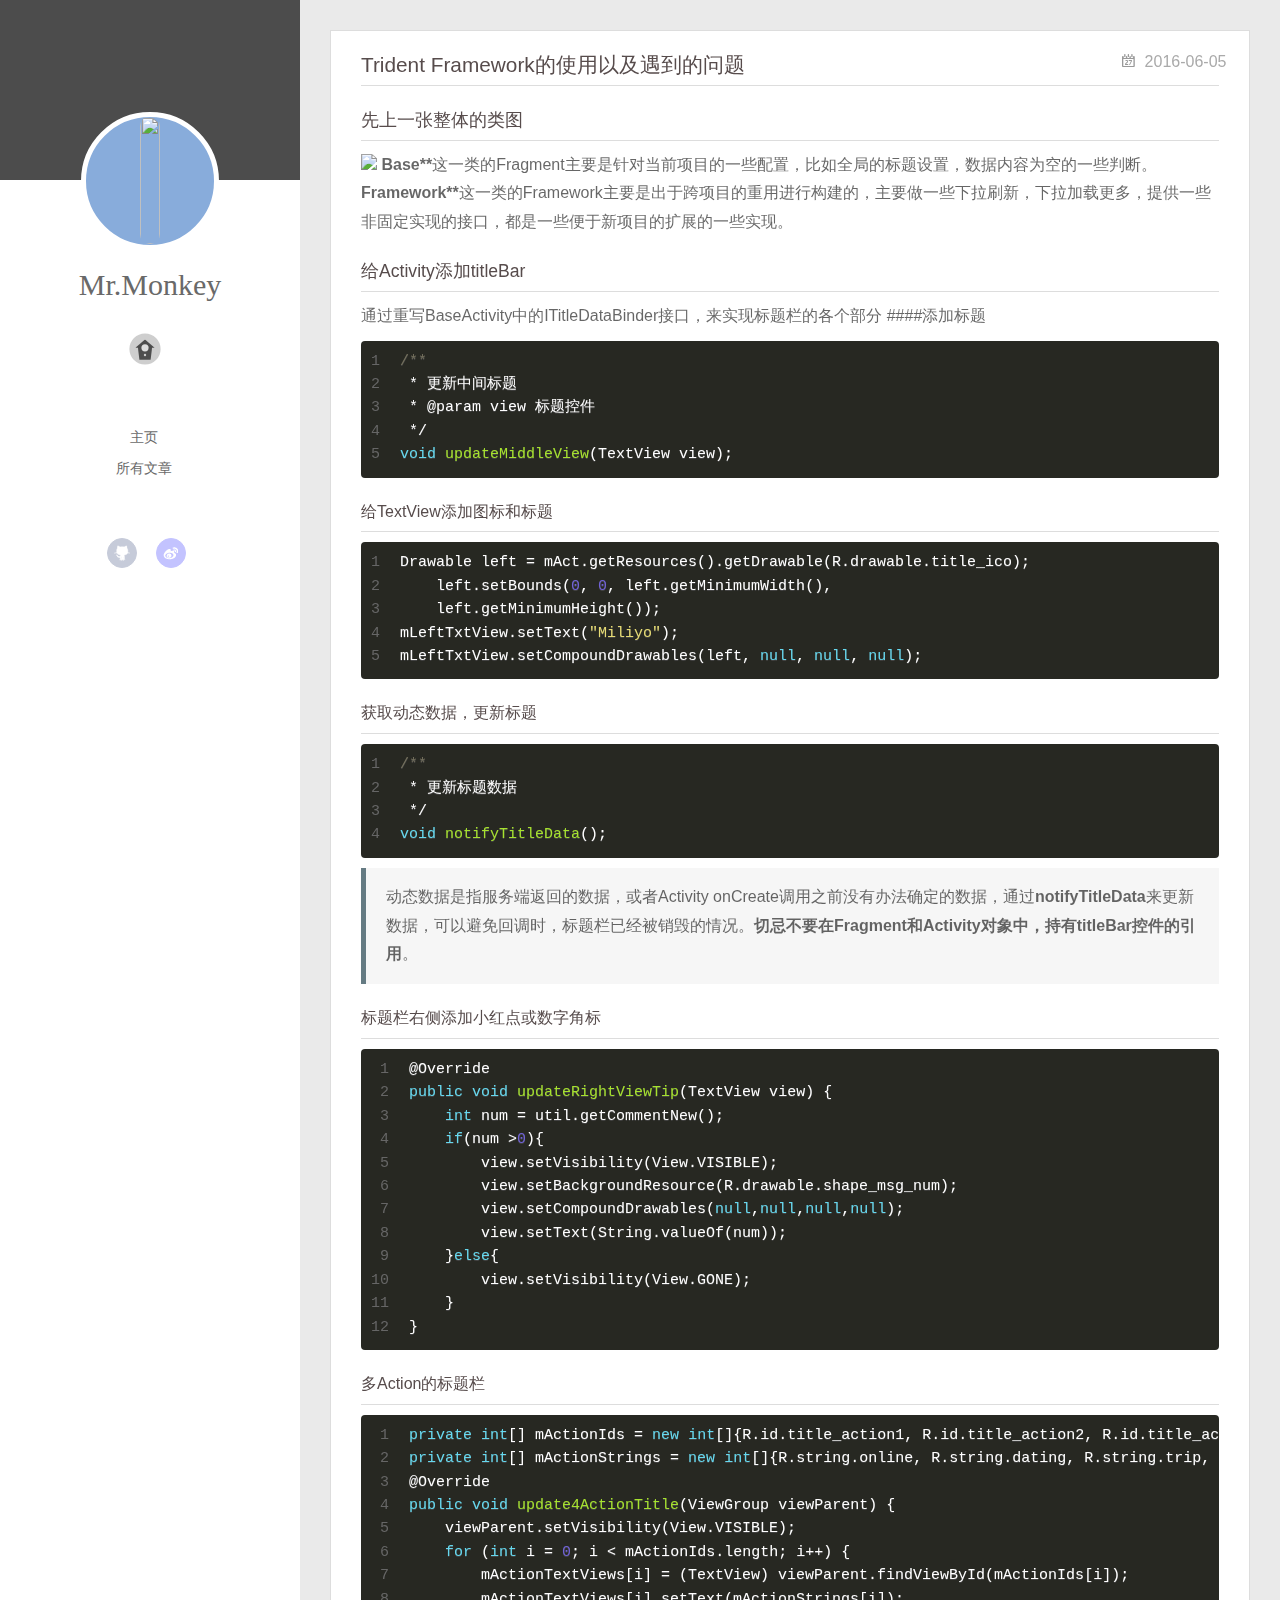
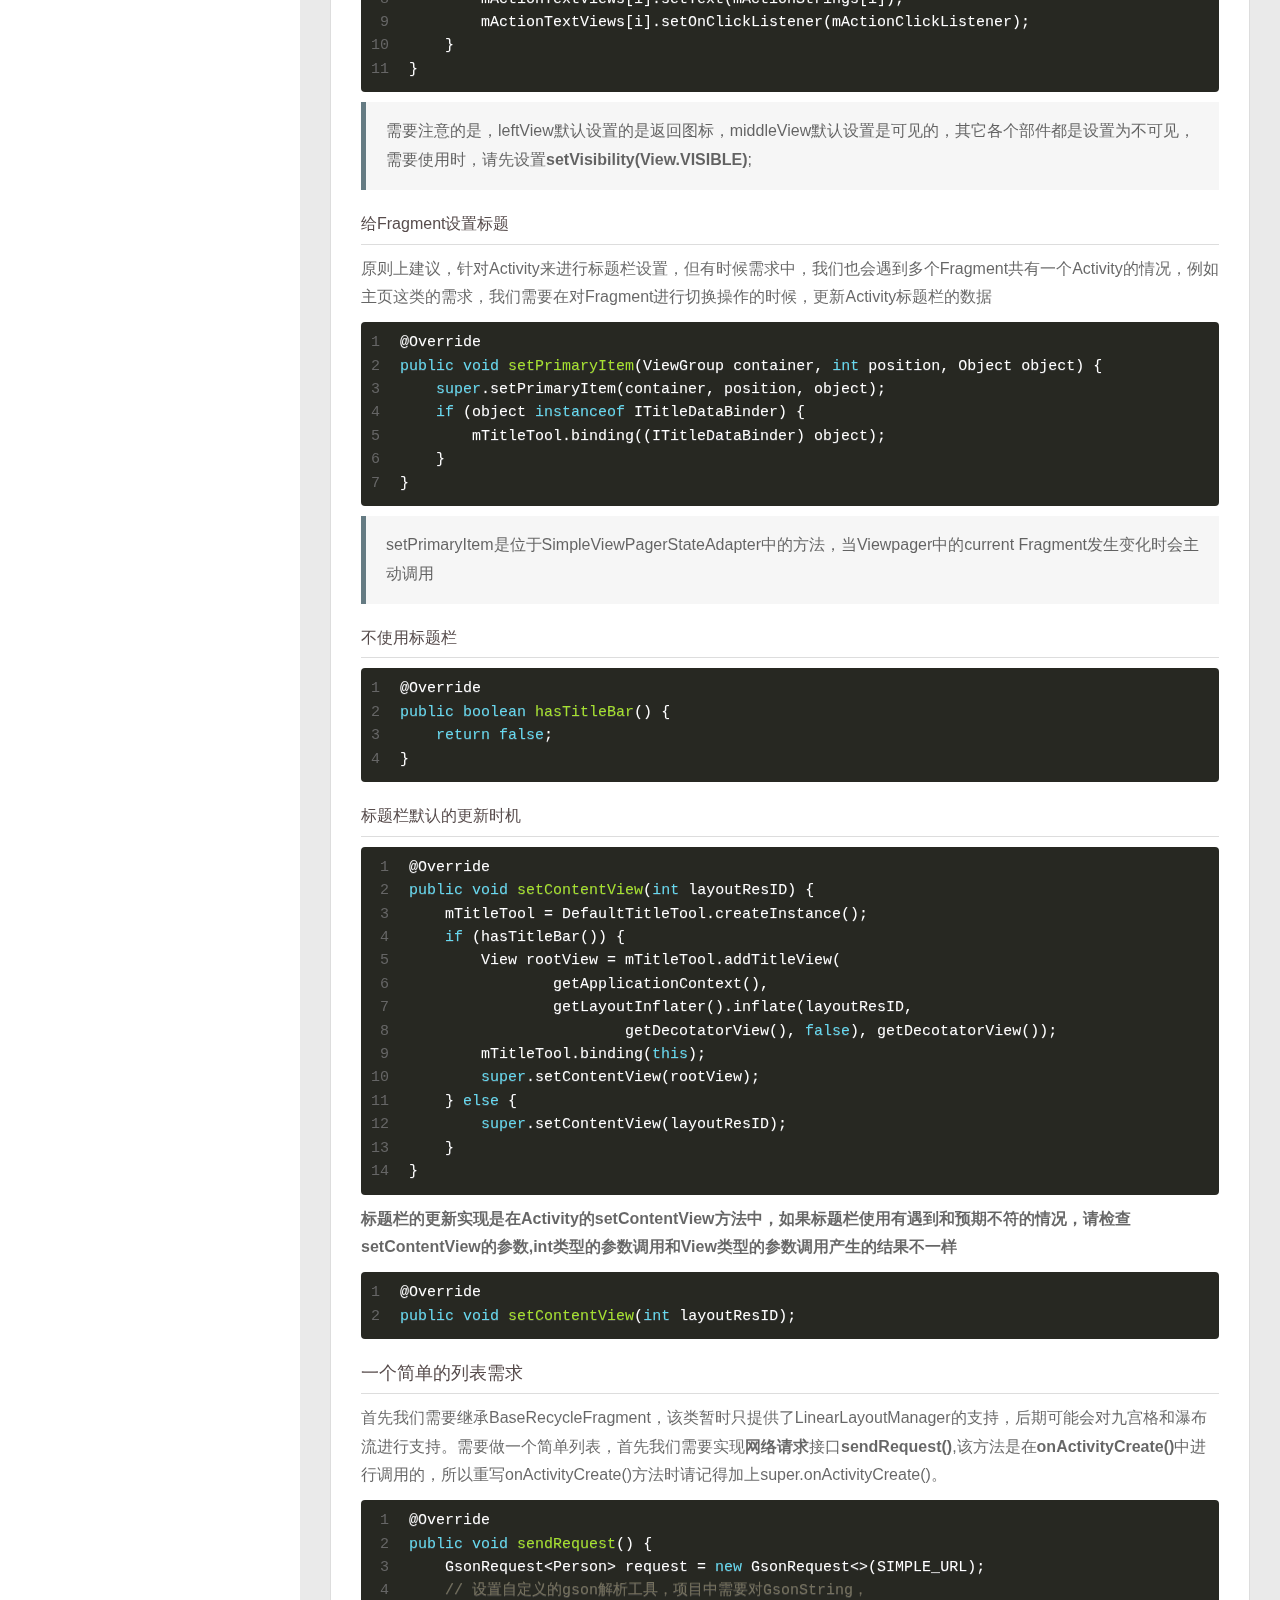
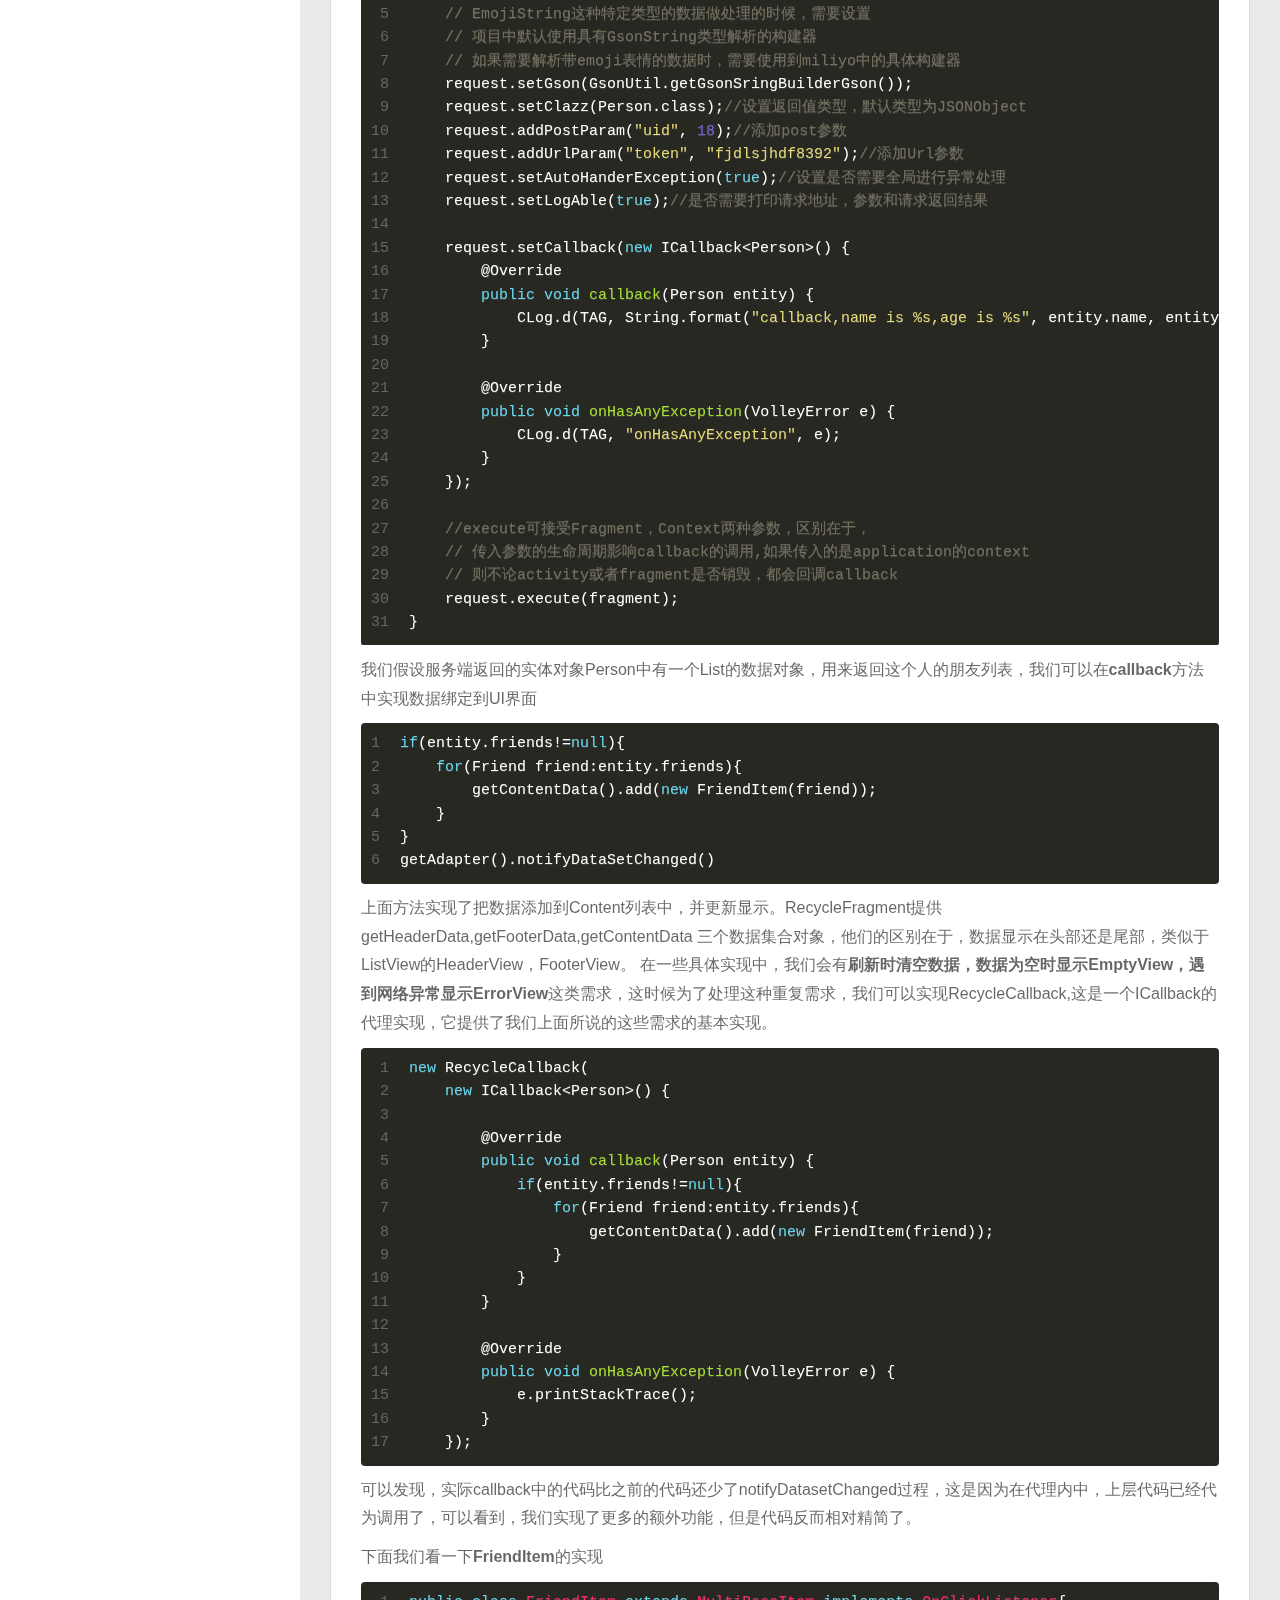
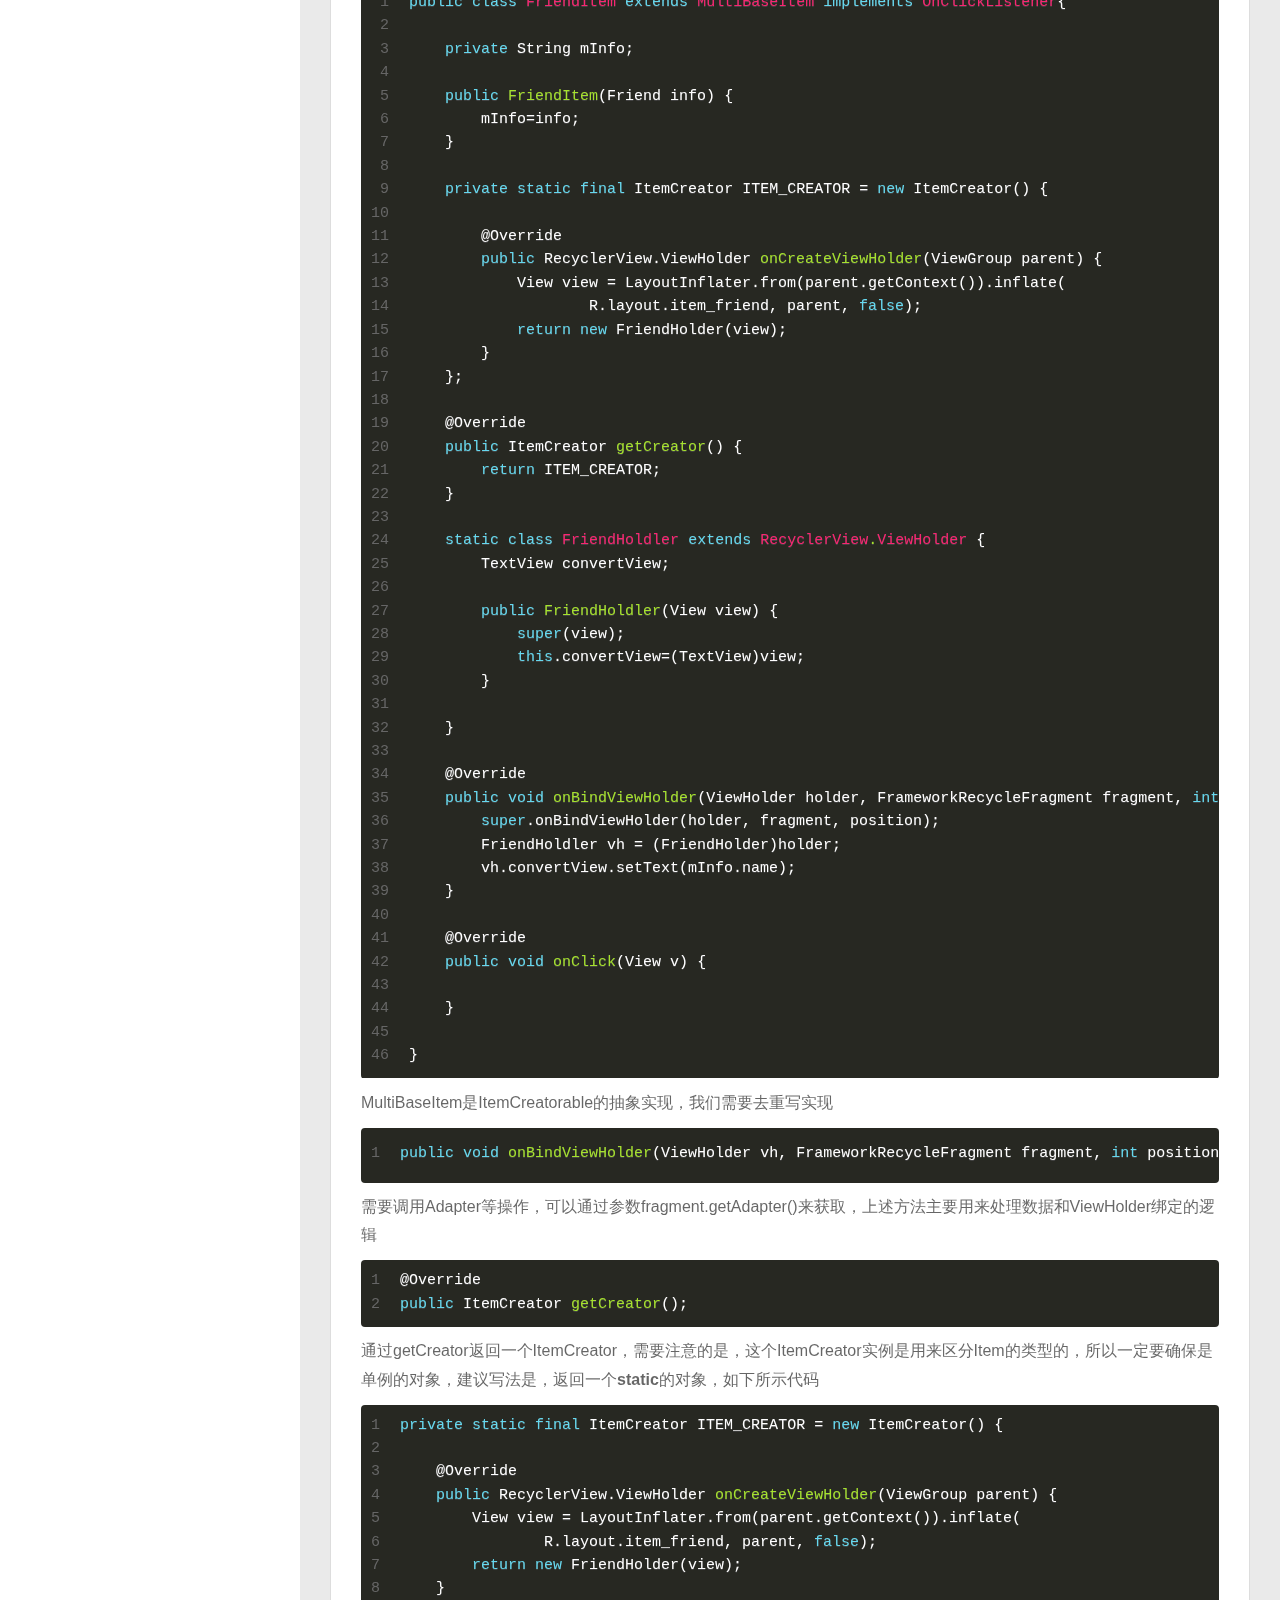
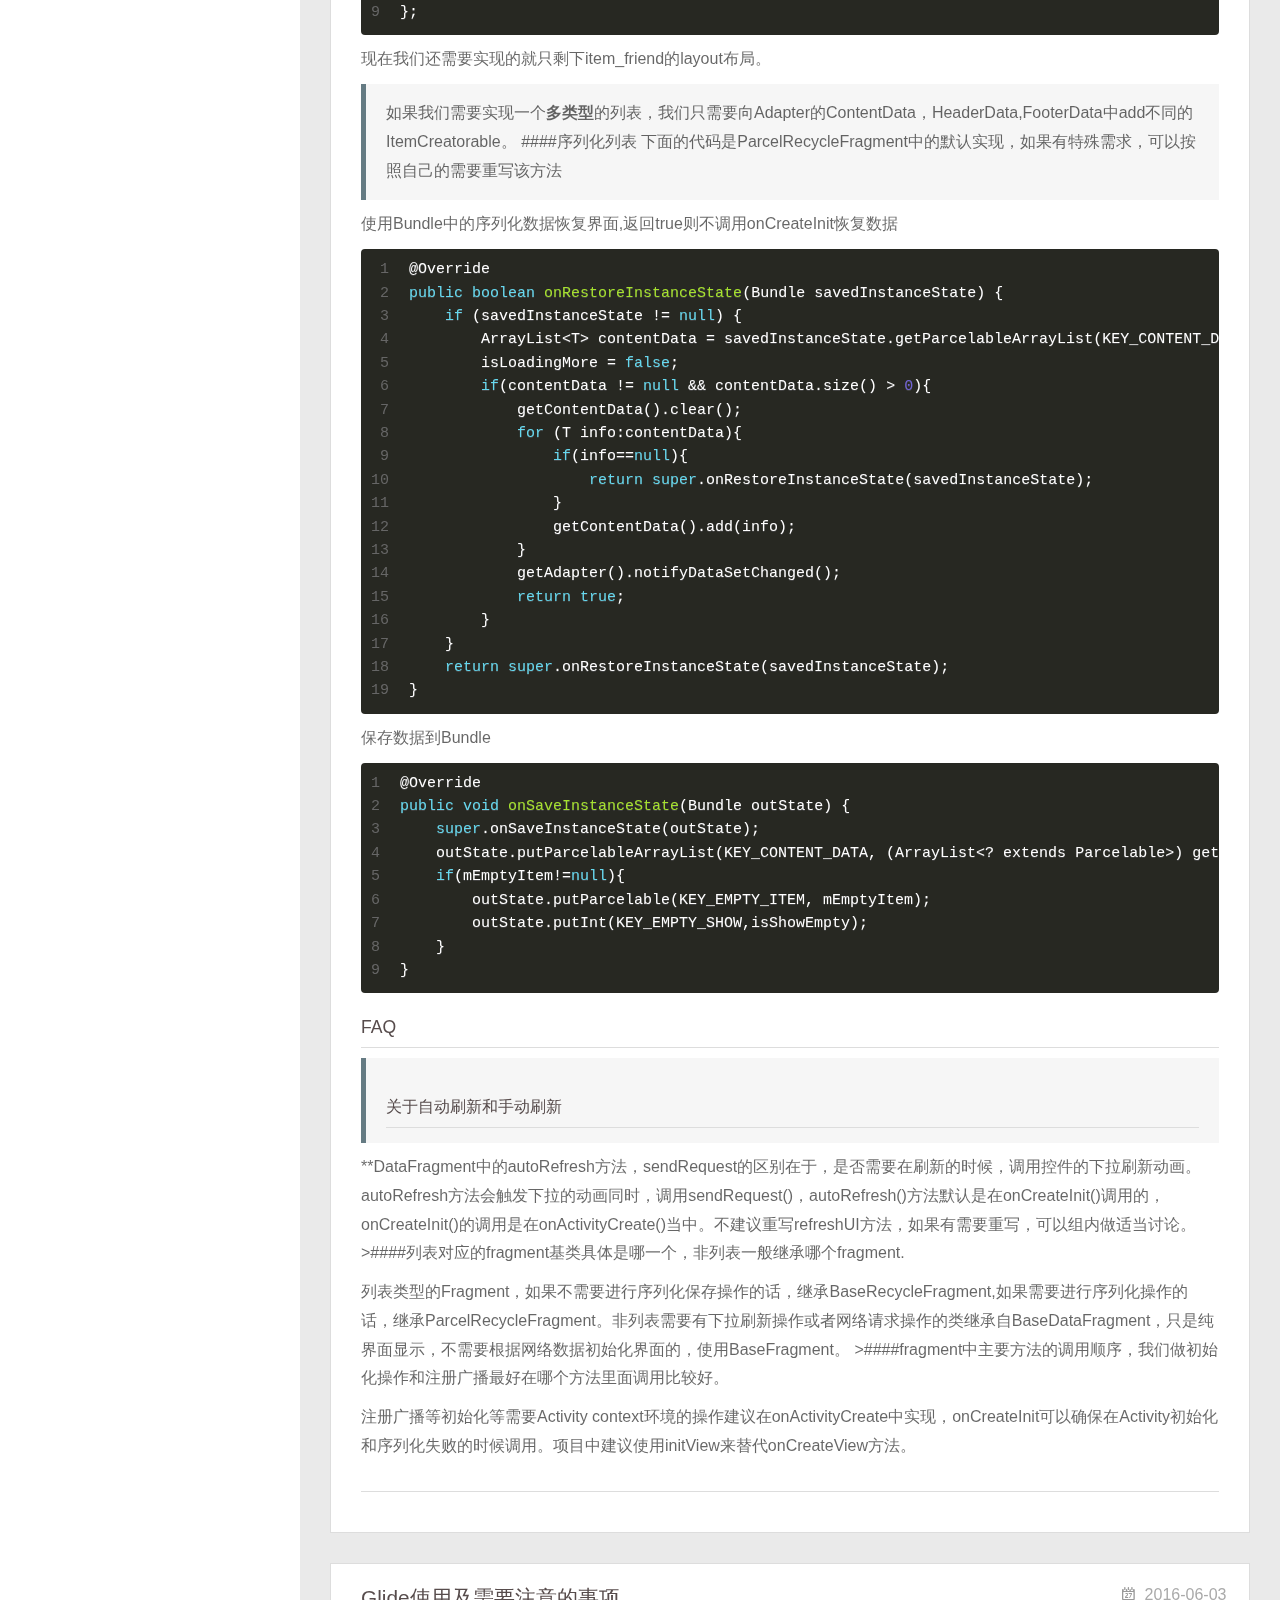
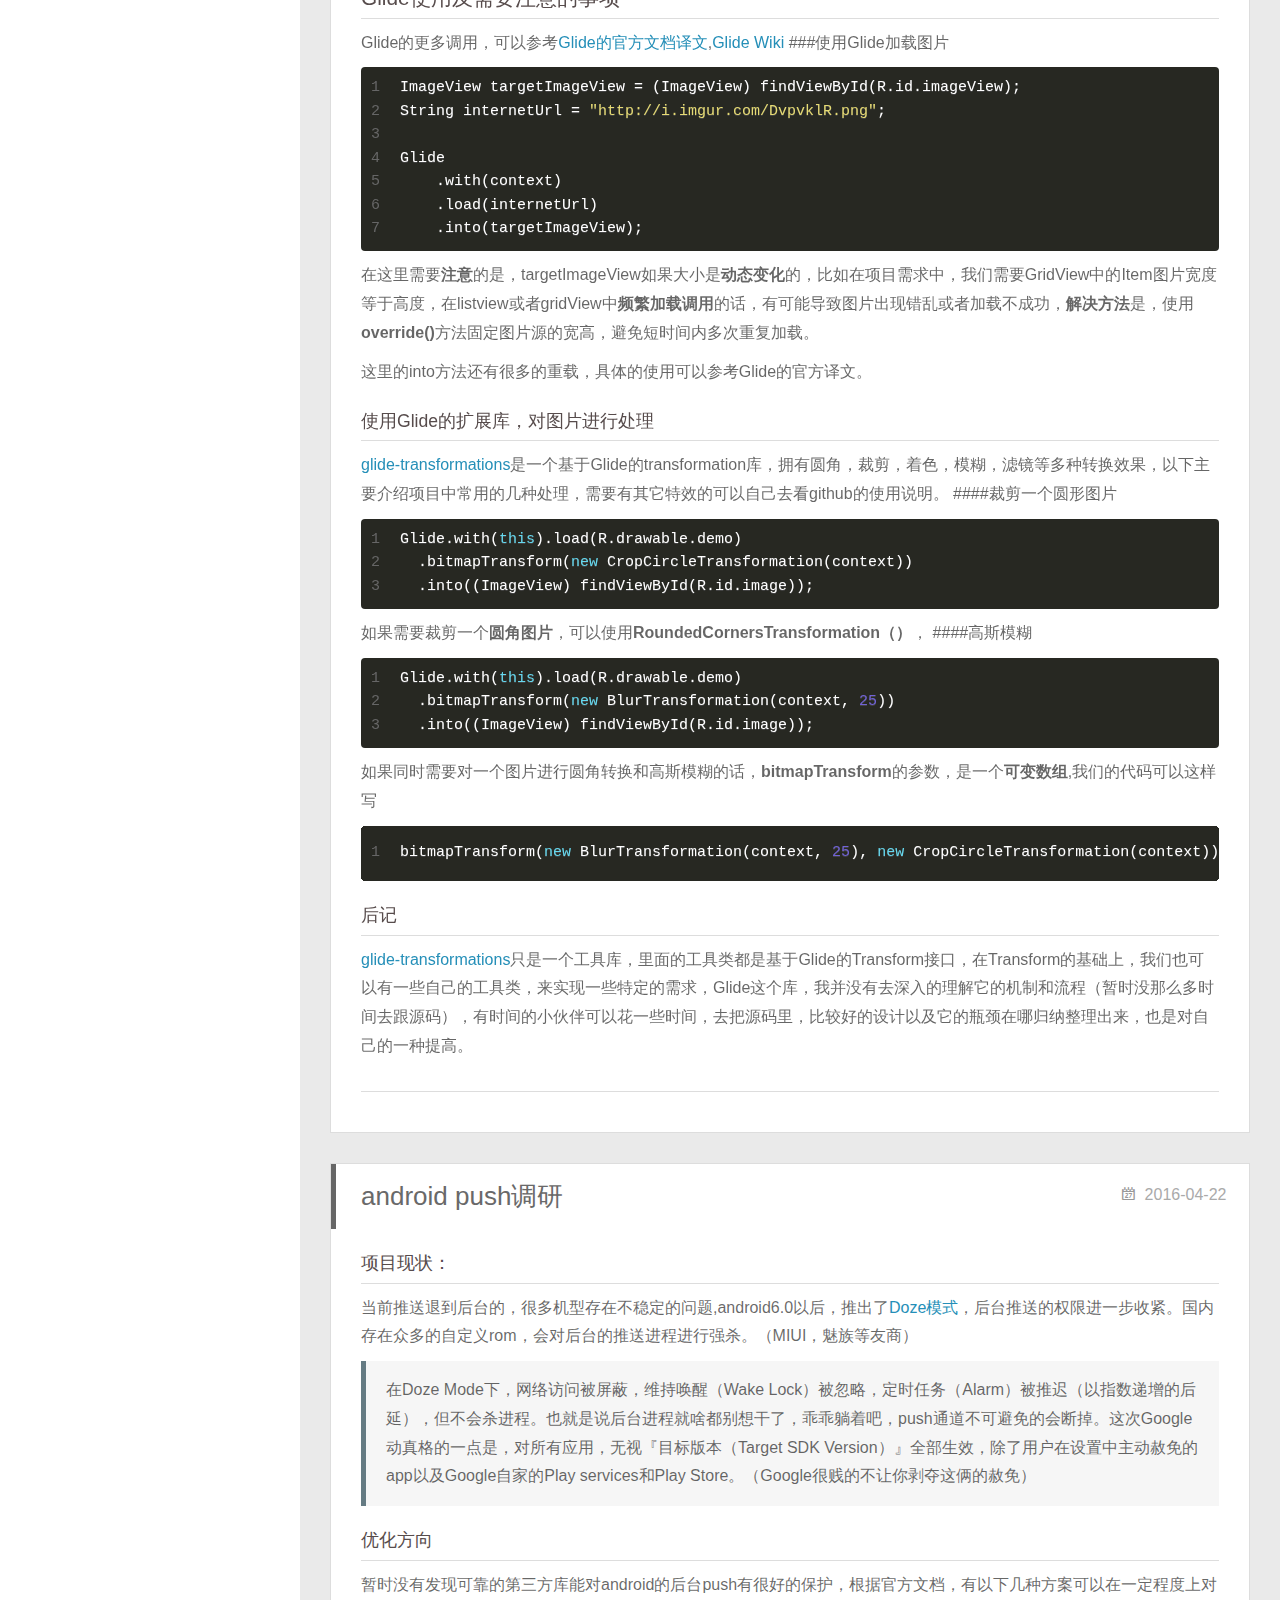
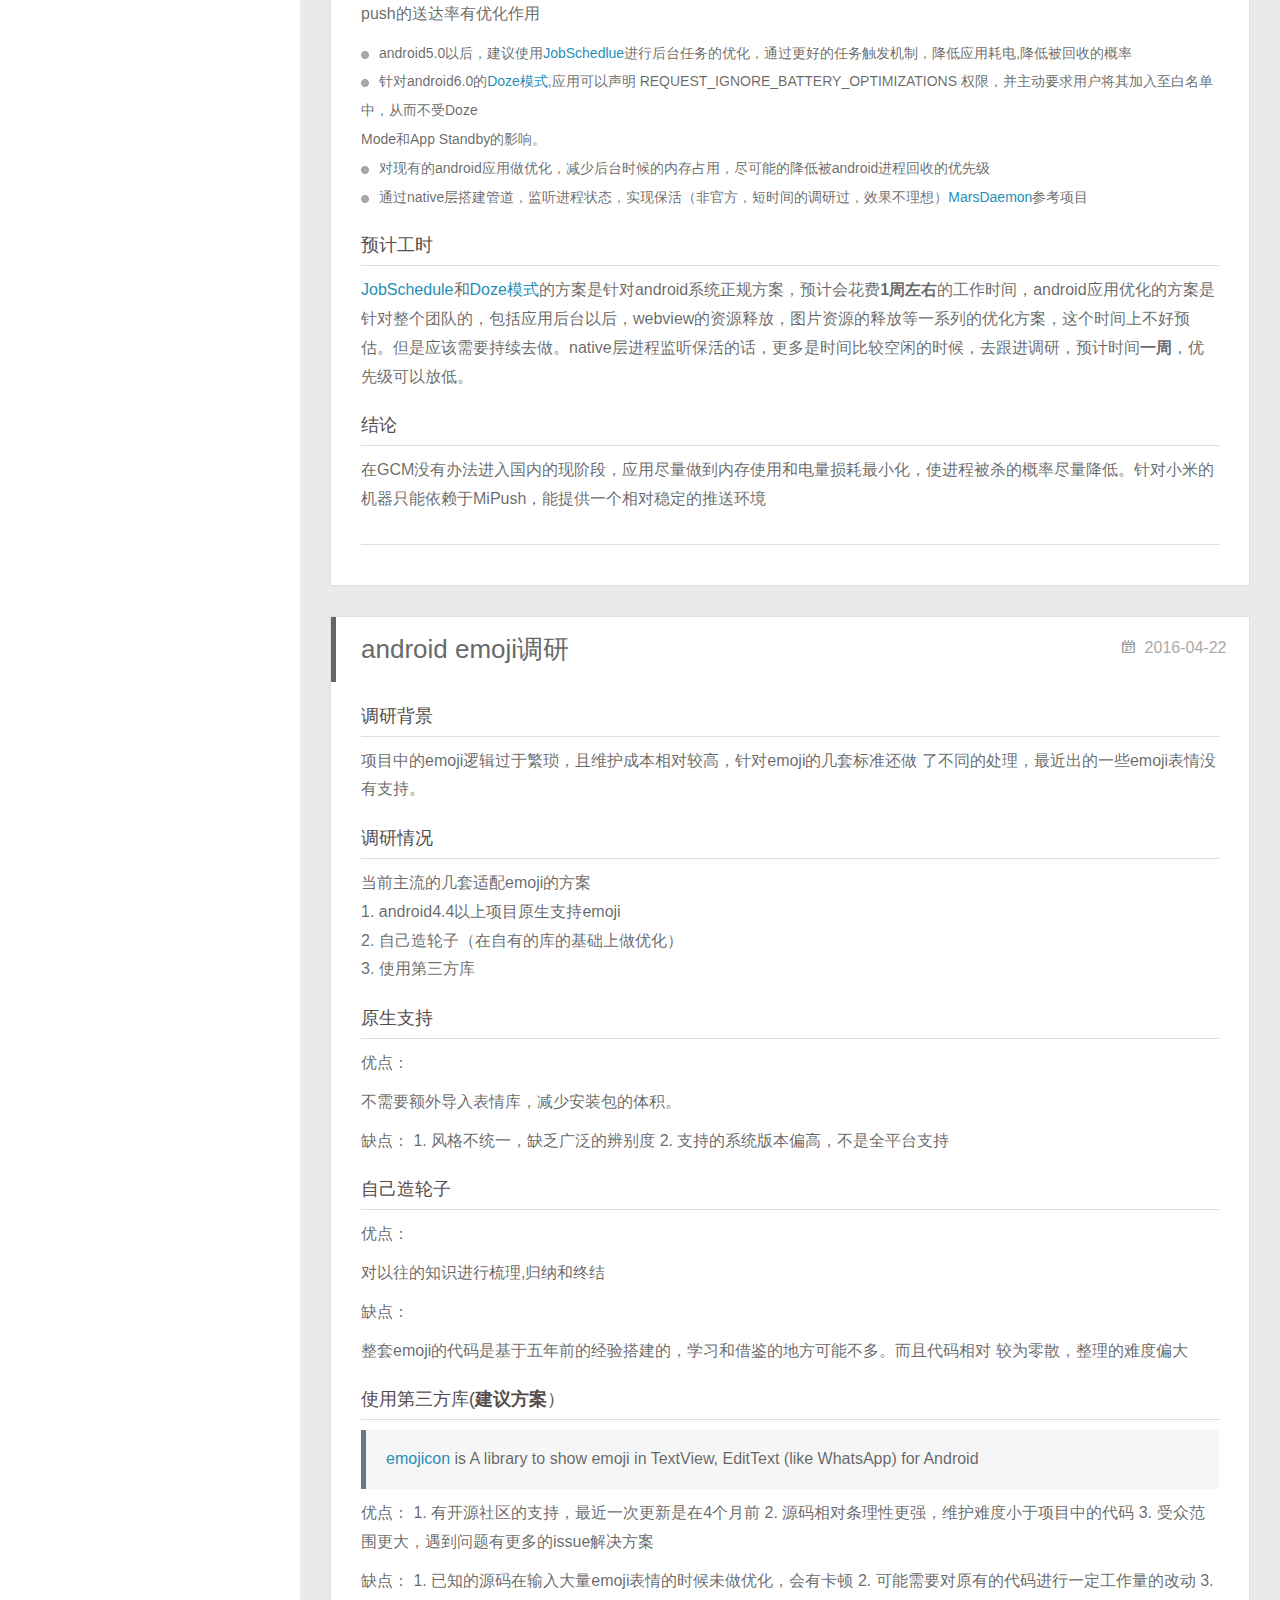
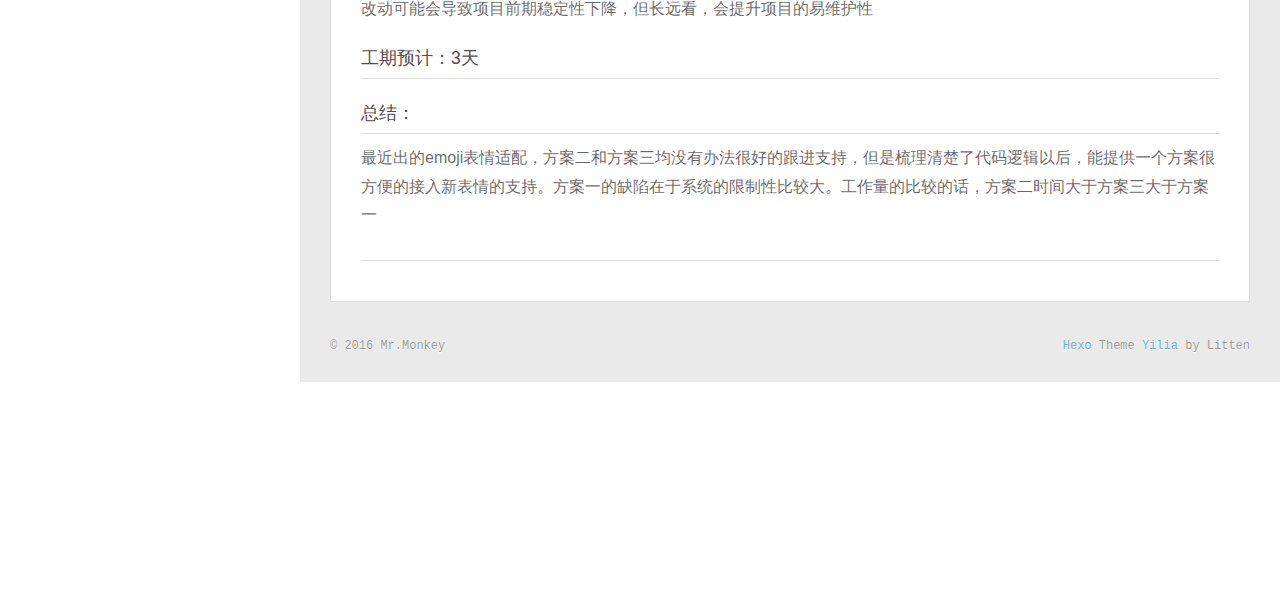
==== index.html @ d8be7259 "add some article" ====
<!DOCTYPE html>
<html>
<head>
  <meta charset="utf-8">
  
  <meta http-equiv="X-UA-Compatible" content="IE=edge" >
  <title>Mr.Monkey&#39;s Pages</title>
  <meta name="viewport" content="width=device-width, initial-scale=1, maximum-scale=1">
  <meta name="description">
<meta property="og:type" content="website">
<meta property="og:title" content="Mr.Monkey's Pages">
<meta property="og:url" content="http://yoursite.com/index.html">
<meta property="og:site_name" content="Mr.Monkey's Pages">
<meta property="og:description">
<meta name="twitter:card" content="summary">
<meta name="twitter:title" content="Mr.Monkey's Pages">
<meta name="twitter:description">
  
    <link rel="alternative" href="/atom.xml" title="Mr.Monkey&#39;s Pages" type="application/atom+xml">
  
  
    <link rel="icon" href="/favicon.png">
  
  <link rel="stylesheet" href="/css/style.css">
</head>

<body>
  <div id="container">
    <div class="left-col">
    <div class="overlay"></div>
<div class="intrude-less">
	<header id="header" class="inner">
		<a href="/" class="profilepic">
			
			<img src="https://raw.githubusercontent.com/lzhAndroid/lzhAndroid.github.io/master/img/avatar.jpg" class="js-avatar" style="width: 100%;height: 100%;opacity: 1;">
			
		</a>

		<hgroup>
		  <h1 class="header-author"><a href="/">Mr.Monkey</a></h1>
		</hgroup>

		

		
			<div class="switch-btn">
				<div class="icon">
					<div class="icon-ctn">
						<div class="icon-wrap icon-house" data-idx="0">
							<div class="birdhouse"></div>
							<div class="birdhouse_holes"></div>
						</div>
						<div class="icon-wrap icon-ribbon hide" data-idx="1">
							<div class="ribbon"></div>
						</div>
						
						
					</div>
					
				</div>
				<div class="tips-box hide">
					<div class="tips-arrow"></div>
					<ul class="tips-inner">
						<li>Menu</li>
						<li>Tags</li>
						
						
					</ul>
				</div>
			</div>
		

		<div class="switch-area">
			<div class="switch-wrap">
				<section class="switch-part switch-part1">
					<nav class="header-menu">
						<ul>
						
							<li><a href="/">主页</a></li>
				        
							<li><a href="/archives">所有文章</a></li>
				        
						</ul>
					</nav>
					<nav class="header-nav">
						<div class="social">
							
								<a class="github" target="_blank" href="#" title="github">github</a>
					        
								<a class="weibo" target="_blank" href="#" title="weibo">weibo</a>
					        
						</div>
					</nav>
				</section>
				
				
				<section class="switch-part switch-part2">
					<div class="widget tagcloud" id="js-tagcloud">
						
					</div>
				</section>
				
				
				

				
			</div>
		</div>
	</header>				
</div>

    </div>
    <div class="mid-col">
      <nav id="mobile-nav">
  	<div class="overlay">
  		<div class="slider-trigger"></div>
  		<h1 class="header-author js-mobile-header hide">Mr.Monkey</h1>
  	</div>
	<div class="intrude-less">
		<header id="header" class="inner">
			<div class="profilepic">
			
				<img src="https://raw.githubusercontent.com/lzhAndroid/lzhAndroid.github.io/master/img/avatar.jpg" class="js-avatar" style="width: 100%;height: 100%;opacity: 1;">
			
			</div>
			<hgroup>
			  <h1 class="header-author">Mr.Monkey</h1>
			</hgroup>
			
			<nav class="header-menu">
				<ul>
				
					<li><a href="/">主页</a></li>
		        
					<li><a href="/archives">所有文章</a></li>
		        
		        <div class="clearfix"></div>
				</ul>
			</nav>
			<nav class="header-nav">
				<div class="social">
					
						<a class="github" target="_blank" href="#" title="github">github</a>
			        
						<a class="weibo" target="_blank" href="#" title="weibo">weibo</a>
			        
				</div>
			</nav>
		</header>				
	</div>
</nav>

      <div class="body-wrap">
  
    <article id="post-trident_framework_guide" class="article article-type-post" itemscope itemprop="blogPost">
  
    <div class="article-meta">
      <a href="/2016/06/05/trident_framework_guide/" class="article-date">
  	<time datetime="2016-06-05T09:55:40.000Z" itemprop="datePublished">2016-06-05</time>
</a>
    </div>
  
  <div class="article-inner">
    
      <input type="hidden" class="isFancy" />
    
    
    <div class="article-entry" itemprop="articleBody">
      
        <h2 id="trident-framework的使用以及遇到的问题">Trident Framework的使用以及遇到的问题</h2>
<h3 id="先上一张整体的类图">先上一张整体的类图</h3>
<p><img src="https://raw.githubusercontent.com/lzhAndroid/image/master/trident_framework_class.jpg"> <strong>Base**</strong>这一类的Fragment主要是针对当前项目的一些配置，比如全局的标题设置，数据内容为空的一些判断。<strong>Framework**</strong>这一类的Framework主要是出于跨项目的重用进行构建的，主要做一些下拉刷新，下拉加载更多，提供一些非固定实现的接口，都是一些便于新项目的扩展的一些实现。</p>
<h3 id="给activity添加titlebar">给Activity添加titleBar</h3>
<p>通过重写BaseActivity中的ITitleDataBinder接口，来实现标题栏的各个部分 ####添加标题 <figure class="highlight java"><table><tr><td class="gutter"><pre><span class="line">1</span><br><span class="line">2</span><br><span class="line">3</span><br><span class="line">4</span><br><span class="line">5</span><br></pre></td><td class="code"><pre><span class="line"><span class="comment">/**</span><br><span class="line"> * 更新中间标题</span><br><span class="line"> * <span class="doctag">@param</span> view 标题控件</span><br><span class="line"> */</span></span><br><span class="line"><span class="function"><span class="keyword">void</span> <span class="title">updateMiddleView</span><span class="params">(TextView view)</span></span>;</span><br></pre></td></tr></table></figure></p>
<h4 id="给textview添加图标和标题">给TextView添加图标和标题</h4>
<figure class="highlight java"><table><tr><td class="gutter"><pre><span class="line">1</span><br><span class="line">2</span><br><span class="line">3</span><br><span class="line">4</span><br><span class="line">5</span><br></pre></td><td class="code"><pre><span class="line">Drawable left = mAct.getResources().getDrawable(R.drawable.title_ico);</span><br><span class="line">    left.setBounds(<span class="number">0</span>, <span class="number">0</span>, left.getMinimumWidth(),</span><br><span class="line">    left.getMinimumHeight());</span><br><span class="line">mLeftTxtView.setText(<span class="string">"Miliyo"</span>);</span><br><span class="line">mLeftTxtView.setCompoundDrawables(left, <span class="keyword">null</span>, <span class="keyword">null</span>, <span class="keyword">null</span>);</span><br></pre></td></tr></table></figure>
<h4 id="获取动态数据更新标题">获取动态数据，更新标题</h4>
<figure class="highlight java"><table><tr><td class="gutter"><pre><span class="line">1</span><br><span class="line">2</span><br><span class="line">3</span><br><span class="line">4</span><br></pre></td><td class="code"><pre><span class="line"><span class="comment">/**</span><br><span class="line"> * 更新标题数据</span><br><span class="line"> */</span></span><br><span class="line"><span class="function"><span class="keyword">void</span> <span class="title">notifyTitleData</span><span class="params">()</span></span>;</span><br></pre></td></tr></table></figure>
<blockquote>
<p>动态数据是指服务端返回的数据，或者Activity onCreate调用之前没有办法确定的数据，通过<strong>notifyTitleData</strong>来更新数据，可以避免回调时，标题栏已经被销毁的情况。<strong>切忌不要在Fragment和Activity对象中，持有titleBar控件的引用</strong>。</p>
</blockquote>
<h4 id="标题栏右侧添加小红点或数字角标">标题栏右侧添加小红点或数字角标</h4>
<figure class="highlight java"><table><tr><td class="gutter"><pre><span class="line">1</span><br><span class="line">2</span><br><span class="line">3</span><br><span class="line">4</span><br><span class="line">5</span><br><span class="line">6</span><br><span class="line">7</span><br><span class="line">8</span><br><span class="line">9</span><br><span class="line">10</span><br><span class="line">11</span><br><span class="line">12</span><br></pre></td><td class="code"><pre><span class="line"><span class="meta">@Override</span></span><br><span class="line"><span class="function"><span class="keyword">public</span> <span class="keyword">void</span> <span class="title">updateRightViewTip</span><span class="params">(TextView view)</span> </span>&#123;</span><br><span class="line">    <span class="keyword">int</span> num = util.getCommentNew();</span><br><span class="line">    <span class="keyword">if</span>(num &gt;<span class="number">0</span>)&#123;</span><br><span class="line">        view.setVisibility(View.VISIBLE);</span><br><span class="line">        view.setBackgroundResource(R.drawable.shape_msg_num);</span><br><span class="line">        view.setCompoundDrawables(<span class="keyword">null</span>,<span class="keyword">null</span>,<span class="keyword">null</span>,<span class="keyword">null</span>);</span><br><span class="line">        view.setText(String.valueOf(num));</span><br><span class="line">    &#125;<span class="keyword">else</span>&#123;</span><br><span class="line">        view.setVisibility(View.GONE);</span><br><span class="line">    &#125;</span><br><span class="line">&#125;</span><br></pre></td></tr></table></figure>
<h4 id="多action的标题栏">多Action的标题栏</h4>
<figure class="highlight java"><table><tr><td class="gutter"><pre><span class="line">1</span><br><span class="line">2</span><br><span class="line">3</span><br><span class="line">4</span><br><span class="line">5</span><br><span class="line">6</span><br><span class="line">7</span><br><span class="line">8</span><br><span class="line">9</span><br><span class="line">10</span><br><span class="line">11</span><br></pre></td><td class="code"><pre><span class="line"><span class="keyword">private</span> <span class="keyword">int</span>[] mActionIds = <span class="keyword">new</span> <span class="keyword">int</span>[]&#123;R.id.title_action1, R.id.title_action2, R.id.title_action3, R.id.title_action4&#125;;</span><br><span class="line"><span class="keyword">private</span> <span class="keyword">int</span>[] mActionStrings = <span class="keyword">new</span> <span class="keyword">int</span>[]&#123;R.string.online, R.string.dating, R.string.trip, R.string.like&#125;;</span><br><span class="line"><span class="meta">@Override</span></span><br><span class="line"><span class="function"><span class="keyword">public</span> <span class="keyword">void</span> <span class="title">update4ActionTitle</span><span class="params">(ViewGroup viewParent)</span> </span>&#123;</span><br><span class="line">    viewParent.setVisibility(View.VISIBLE);</span><br><span class="line">    <span class="keyword">for</span> (<span class="keyword">int</span> i = <span class="number">0</span>; i &lt; mActionIds.length; i++) &#123;</span><br><span class="line">        mActionTextViews[i] = (TextView) viewParent.findViewById(mActionIds[i]);</span><br><span class="line">        mActionTextViews[i].setText(mActionStrings[i]);</span><br><span class="line">        mActionTextViews[i].setOnClickListener(mActionClickListener);</span><br><span class="line">    &#125;</span><br><span class="line">&#125;</span><br></pre></td></tr></table></figure>
<blockquote>
<p>需要注意的是，leftView默认设置的是返回图标，middleView默认设置是可见的，其它各个部件都是设置为不可见，需要使用时，请先设置<strong>setVisibility(View.VISIBLE)</strong>;</p>
</blockquote>
<h4 id="给fragment设置标题">给Fragment设置标题</h4>
<p>原则上建议，针对Activity来进行标题栏设置，但有时候需求中，我们也会遇到多个Fragment共有一个Activity的情况，例如主页这类的需求，我们需要在对Fragment进行切换操作的时候，更新Activity标题栏的数据 <figure class="highlight java"><table><tr><td class="gutter"><pre><span class="line">1</span><br><span class="line">2</span><br><span class="line">3</span><br><span class="line">4</span><br><span class="line">5</span><br><span class="line">6</span><br><span class="line">7</span><br></pre></td><td class="code"><pre><span class="line"><span class="meta">@Override</span></span><br><span class="line"><span class="function"><span class="keyword">public</span> <span class="keyword">void</span> <span class="title">setPrimaryItem</span><span class="params">(ViewGroup container, <span class="keyword">int</span> position, Object object)</span> </span>&#123;</span><br><span class="line">    <span class="keyword">super</span>.setPrimaryItem(container, position, object);</span><br><span class="line">    <span class="keyword">if</span> (object <span class="keyword">instanceof</span> ITitleDataBinder) &#123;</span><br><span class="line">        mTitleTool.binding((ITitleDataBinder) object);</span><br><span class="line">    &#125;</span><br><span class="line">&#125;</span><br></pre></td></tr></table></figure></p>
<blockquote>
<p>setPrimaryItem是位于SimpleViewPagerStateAdapter中的方法，当Viewpager中的current Fragment发生变化时会主动调用</p>
</blockquote>
<h4 id="不使用标题栏">不使用标题栏</h4>
<figure class="highlight java"><table><tr><td class="gutter"><pre><span class="line">1</span><br><span class="line">2</span><br><span class="line">3</span><br><span class="line">4</span><br></pre></td><td class="code"><pre><span class="line"><span class="meta">@Override</span></span><br><span class="line"><span class="function"><span class="keyword">public</span> <span class="keyword">boolean</span> <span class="title">hasTitleBar</span><span class="params">()</span> </span>&#123;</span><br><span class="line">    <span class="keyword">return</span> <span class="keyword">false</span>;</span><br><span class="line">&#125;</span><br></pre></td></tr></table></figure>
<h4 id="标题栏默认的更新时机">标题栏默认的更新时机</h4>
<figure class="highlight java"><table><tr><td class="gutter"><pre><span class="line">1</span><br><span class="line">2</span><br><span class="line">3</span><br><span class="line">4</span><br><span class="line">5</span><br><span class="line">6</span><br><span class="line">7</span><br><span class="line">8</span><br><span class="line">9</span><br><span class="line">10</span><br><span class="line">11</span><br><span class="line">12</span><br><span class="line">13</span><br><span class="line">14</span><br></pre></td><td class="code"><pre><span class="line"><span class="meta">@Override</span></span><br><span class="line"><span class="function"><span class="keyword">public</span> <span class="keyword">void</span> <span class="title">setContentView</span><span class="params">(<span class="keyword">int</span> layoutResID)</span> </span>&#123;</span><br><span class="line">    mTitleTool = DefaultTitleTool.createInstance();</span><br><span class="line">    <span class="keyword">if</span> (hasTitleBar()) &#123;</span><br><span class="line">        View rootView = mTitleTool.addTitleView(</span><br><span class="line">                getApplicationContext(),</span><br><span class="line">                getLayoutInflater().inflate(layoutResID,</span><br><span class="line">                        getDecotatorView(), <span class="keyword">false</span>), getDecotatorView());</span><br><span class="line">        mTitleTool.binding(<span class="keyword">this</span>);</span><br><span class="line">        <span class="keyword">super</span>.setContentView(rootView);</span><br><span class="line">    &#125; <span class="keyword">else</span> &#123;</span><br><span class="line">        <span class="keyword">super</span>.setContentView(layoutResID);</span><br><span class="line">    &#125;</span><br><span class="line">&#125;</span><br></pre></td></tr></table></figure>
<p><strong>标题栏的更新实现是在Activity的setContentView方法中，如果标题栏使用有遇到和预期不符的情况，请检查setContentView的参数,int类型的参数调用和View类型的参数调用产生的结果不一样</strong></p>
<figure class="highlight java"><table><tr><td class="gutter"><pre><span class="line">1</span><br><span class="line">2</span><br></pre></td><td class="code"><pre><span class="line"><span class="meta">@Override</span></span><br><span class="line"><span class="function"><span class="keyword">public</span> <span class="keyword">void</span> <span class="title">setContentView</span><span class="params">(<span class="keyword">int</span> layoutResID)</span></span>;</span><br></pre></td></tr></table></figure>
<h3 id="一个简单的列表需求">一个简单的列表需求</h3>
<p>首先我们需要继承BaseRecycleFragment，该类暂时只提供了LinearLayoutManager的支持，后期可能会对九宫格和瀑布流进行支持。需要做一个简单列表，首先我们需要实现<strong>网络请求</strong>接口<strong>sendRequest()</strong>,该方法是在<strong>onActivityCreate()</strong>中进行调用的，所以重写onActivityCreate()方法时请记得加上super.onActivityCreate()。 <figure class="highlight java"><table><tr><td class="gutter"><pre><span class="line">1</span><br><span class="line">2</span><br><span class="line">3</span><br><span class="line">4</span><br><span class="line">5</span><br><span class="line">6</span><br><span class="line">7</span><br><span class="line">8</span><br><span class="line">9</span><br><span class="line">10</span><br><span class="line">11</span><br><span class="line">12</span><br><span class="line">13</span><br><span class="line">14</span><br><span class="line">15</span><br><span class="line">16</span><br><span class="line">17</span><br><span class="line">18</span><br><span class="line">19</span><br><span class="line">20</span><br><span class="line">21</span><br><span class="line">22</span><br><span class="line">23</span><br><span class="line">24</span><br><span class="line">25</span><br><span class="line">26</span><br><span class="line">27</span><br><span class="line">28</span><br><span class="line">29</span><br><span class="line">30</span><br><span class="line">31</span><br></pre></td><td class="code"><pre><span class="line"><span class="meta">@Override</span></span><br><span class="line"><span class="function"><span class="keyword">public</span> <span class="keyword">void</span> <span class="title">sendRequest</span><span class="params">()</span> </span>&#123;</span><br><span class="line">    GsonRequest&lt;Person&gt; request = <span class="keyword">new</span> GsonRequest&lt;&gt;(SIMPLE_URL);</span><br><span class="line">    <span class="comment">// 设置自定义的gson解析工具，项目中需要对GsonString，</span></span><br><span class="line">    <span class="comment">// EmojiString这种特定类型的数据做处理的时候，需要设置</span></span><br><span class="line">    <span class="comment">// 项目中默认使用具有GsonString类型解析的构建器</span></span><br><span class="line">    <span class="comment">// 如果需要解析带emoji表情的数据时，需要使用到miliyo中的具体构建器</span></span><br><span class="line">    request.setGson(GsonUtil.getGsonSringBuilderGson());</span><br><span class="line">    request.setClazz(Person.class);<span class="comment">//设置返回值类型，默认类型为JSONObject</span></span><br><span class="line">    request.addPostParam(<span class="string">"uid"</span>, <span class="number">18</span>);<span class="comment">//添加post参数</span></span><br><span class="line">    request.addUrlParam(<span class="string">"token"</span>, <span class="string">"fjdlsjhdf8392"</span>);<span class="comment">//添加Url参数</span></span><br><span class="line">    request.setAutoHanderException(<span class="keyword">true</span>);<span class="comment">//设置是否需要全局进行异常处理</span></span><br><span class="line">    request.setLogAble(<span class="keyword">true</span>);<span class="comment">//是否需要打印请求地址，参数和请求返回结果</span></span><br><span class="line">    </span><br><span class="line">    request.setCallback(<span class="keyword">new</span> ICallback&lt;Person&gt;() &#123;</span><br><span class="line">        <span class="meta">@Override</span></span><br><span class="line">        <span class="function"><span class="keyword">public</span> <span class="keyword">void</span> <span class="title">callback</span><span class="params">(Person entity)</span> </span>&#123;</span><br><span class="line">            CLog.d(TAG, String.format(<span class="string">"callback,name is %s,age is %s"</span>, entity.name, entity.age));</span><br><span class="line">        &#125;</span><br><span class="line">    </span><br><span class="line">        <span class="meta">@Override</span></span><br><span class="line">        <span class="function"><span class="keyword">public</span> <span class="keyword">void</span> <span class="title">onHasAnyException</span><span class="params">(VolleyError e)</span> </span>&#123;</span><br><span class="line">            CLog.d(TAG, <span class="string">"onHasAnyException"</span>, e);</span><br><span class="line">        &#125;</span><br><span class="line">    &#125;);</span><br><span class="line">    </span><br><span class="line">    <span class="comment">//execute可接受Fragment，Context两种参数，区别在于，</span></span><br><span class="line">    <span class="comment">// 传入参数的生命周期影响callback的调用,如果传入的是application的context</span></span><br><span class="line">    <span class="comment">// 则不论activity或者fragment是否销毁，都会回调callback</span></span><br><span class="line">    request.execute(fragment);</span><br><span class="line">&#125;</span><br></pre></td></tr></table></figure></p>
<p>我们假设服务端返回的实体对象Person中有一个List<friend>的数据对象，用来返回这个人的朋友列表，我们可以在<strong>callback</strong>方法中实现数据绑定到UI界面 <figure class="highlight java"><table><tr><td class="gutter"><pre><span class="line">1</span><br><span class="line">2</span><br><span class="line">3</span><br><span class="line">4</span><br><span class="line">5</span><br><span class="line">6</span><br></pre></td><td class="code"><pre><span class="line"><span class="keyword">if</span>(entity.friends!=<span class="keyword">null</span>)&#123;</span><br><span class="line">    <span class="keyword">for</span>(Friend friend:entity.friends)&#123;</span><br><span class="line">        getContentData().add(<span class="keyword">new</span> FriendItem(friend));</span><br><span class="line">    &#125;</span><br><span class="line">&#125;</span><br><span class="line">getAdapter().notifyDataSetChanged()</span><br></pre></td></tr></table></figure></friend></p>
<p>上面方法实现了把数据添加到Content列表中，并更新显示。RecycleFragment提供getHeaderData,getFooterData,getContentData 三个数据集合对象，他们的区别在于，数据显示在头部还是尾部，类似于ListView的HeaderView，FooterView。 在一些具体实现中，我们会有<strong>刷新时清空数据，数据为空时显示EmptyView，遇到网络异常显示ErrorView</strong>这类需求，这时候为了处理这种重复需求，我们可以实现RecycleCallback,这是一个ICallback的代理实现，它提供了我们上面所说的这些需求的基本实现。 <figure class="highlight java"><table><tr><td class="gutter"><pre><span class="line">1</span><br><span class="line">2</span><br><span class="line">3</span><br><span class="line">4</span><br><span class="line">5</span><br><span class="line">6</span><br><span class="line">7</span><br><span class="line">8</span><br><span class="line">9</span><br><span class="line">10</span><br><span class="line">11</span><br><span class="line">12</span><br><span class="line">13</span><br><span class="line">14</span><br><span class="line">15</span><br><span class="line">16</span><br><span class="line">17</span><br></pre></td><td class="code"><pre><span class="line"><span class="keyword">new</span> RecycleCallback(</span><br><span class="line">    <span class="keyword">new</span> ICallback&lt;Person&gt;() &#123;</span><br><span class="line"></span><br><span class="line">        <span class="meta">@Override</span></span><br><span class="line">        <span class="function"><span class="keyword">public</span> <span class="keyword">void</span> <span class="title">callback</span><span class="params">(Person entity)</span> </span>&#123;</span><br><span class="line">            <span class="keyword">if</span>(entity.friends!=<span class="keyword">null</span>)&#123;</span><br><span class="line">                <span class="keyword">for</span>(Friend friend:entity.friends)&#123;</span><br><span class="line">                    getContentData().add(<span class="keyword">new</span> FriendItem(friend));</span><br><span class="line">                &#125;</span><br><span class="line">            &#125;</span><br><span class="line">        &#125;</span><br><span class="line"></span><br><span class="line">        <span class="meta">@Override</span></span><br><span class="line">        <span class="function"><span class="keyword">public</span> <span class="keyword">void</span> <span class="title">onHasAnyException</span><span class="params">(VolleyError e)</span> </span>&#123;</span><br><span class="line">            e.printStackTrace();</span><br><span class="line">        &#125;</span><br><span class="line">    &#125;);</span><br></pre></td></tr></table></figure></p>
<p>可以发现，实际callback中的代码比之前的代码还少了notifyDatasetChanged过程，这是因为在代理内中，上层代码已经代为调用了，可以看到，我们实现了更多的额外功能，但是代码反而相对精简了。</p>
<p>下面我们看一下<strong>FriendItem</strong>的实现 <figure class="highlight java"><table><tr><td class="gutter"><pre><span class="line">1</span><br><span class="line">2</span><br><span class="line">3</span><br><span class="line">4</span><br><span class="line">5</span><br><span class="line">6</span><br><span class="line">7</span><br><span class="line">8</span><br><span class="line">9</span><br><span class="line">10</span><br><span class="line">11</span><br><span class="line">12</span><br><span class="line">13</span><br><span class="line">14</span><br><span class="line">15</span><br><span class="line">16</span><br><span class="line">17</span><br><span class="line">18</span><br><span class="line">19</span><br><span class="line">20</span><br><span class="line">21</span><br><span class="line">22</span><br><span class="line">23</span><br><span class="line">24</span><br><span class="line">25</span><br><span class="line">26</span><br><span class="line">27</span><br><span class="line">28</span><br><span class="line">29</span><br><span class="line">30</span><br><span class="line">31</span><br><span class="line">32</span><br><span class="line">33</span><br><span class="line">34</span><br><span class="line">35</span><br><span class="line">36</span><br><span class="line">37</span><br><span class="line">38</span><br><span class="line">39</span><br><span class="line">40</span><br><span class="line">41</span><br><span class="line">42</span><br><span class="line">43</span><br><span class="line">44</span><br><span class="line">45</span><br><span class="line">46</span><br></pre></td><td class="code"><pre><span class="line"><span class="keyword">public</span> <span class="class"><span class="keyword">class</span> <span class="title">FriendItem</span> <span class="keyword">extends</span> <span class="title">MultiBaseItem</span> <span class="keyword">implements</span> <span class="title">OnClickListener</span></span>&#123;</span><br><span class="line"></span><br><span class="line">    <span class="keyword">private</span> String mInfo;</span><br><span class="line">    </span><br><span class="line">    <span class="function"><span class="keyword">public</span> <span class="title">FriendItem</span><span class="params">(Friend info)</span> </span>&#123;</span><br><span class="line">        mInfo=info;</span><br><span class="line">    &#125;</span><br><span class="line">    </span><br><span class="line">    <span class="keyword">private</span> <span class="keyword">static</span> <span class="keyword">final</span> ItemCreator ITEM_CREATOR = <span class="keyword">new</span> ItemCreator() &#123;</span><br><span class="line">    </span><br><span class="line">        <span class="meta">@Override</span></span><br><span class="line">        <span class="keyword">public</span> RecyclerView.<span class="function">ViewHolder <span class="title">onCreateViewHolder</span><span class="params">(ViewGroup parent)</span> </span>&#123;</span><br><span class="line">            View view = LayoutInflater.from(parent.getContext()).inflate(</span><br><span class="line">                    R.layout.item_friend, parent, <span class="keyword">false</span>);</span><br><span class="line">            <span class="keyword">return</span> <span class="keyword">new</span> FriendHolder(view);</span><br><span class="line">        &#125;</span><br><span class="line">    &#125;;</span><br><span class="line">    </span><br><span class="line">    <span class="meta">@Override</span></span><br><span class="line">    <span class="function"><span class="keyword">public</span> ItemCreator <span class="title">getCreator</span><span class="params">()</span> </span>&#123;</span><br><span class="line">        <span class="keyword">return</span> ITEM_CREATOR;</span><br><span class="line">    &#125;</span><br><span class="line">    </span><br><span class="line">    <span class="keyword">static</span> <span class="class"><span class="keyword">class</span> <span class="title">FriendHoldler</span> <span class="keyword">extends</span> <span class="title">RecyclerView</span>.<span class="title">ViewHolder</span> </span>&#123;</span><br><span class="line">        TextView convertView;</span><br><span class="line">    </span><br><span class="line">        <span class="function"><span class="keyword">public</span> <span class="title">FriendHoldler</span><span class="params">(View view)</span> </span>&#123;</span><br><span class="line">            <span class="keyword">super</span>(view);</span><br><span class="line">            <span class="keyword">this</span>.convertView=(TextView)view;</span><br><span class="line">        &#125;</span><br><span class="line">    </span><br><span class="line">    &#125;</span><br><span class="line">    </span><br><span class="line">    <span class="meta">@Override</span></span><br><span class="line">    <span class="function"><span class="keyword">public</span> <span class="keyword">void</span> <span class="title">onBindViewHolder</span><span class="params">(ViewHolder holder, FrameworkRecycleFragment fragment, <span class="keyword">int</span> position)</span> </span>&#123;</span><br><span class="line">        <span class="keyword">super</span>.onBindViewHolder(holder, fragment, position);</span><br><span class="line">        FriendHoldler vh = (FriendHolder)holder;</span><br><span class="line">        vh.convertView.setText(mInfo.name);</span><br><span class="line">    &#125;</span><br><span class="line">    </span><br><span class="line">    <span class="meta">@Override</span></span><br><span class="line">    <span class="function"><span class="keyword">public</span> <span class="keyword">void</span> <span class="title">onClick</span><span class="params">(View v)</span> </span>&#123;</span><br><span class="line">    </span><br><span class="line">    &#125;</span><br><span class="line"></span><br><span class="line">&#125;</span><br></pre></td></tr></table></figure></p>
<p>MultiBaseItem是ItemCreatorable的抽象实现，我们需要去重写实现 <figure class="highlight java"><table><tr><td class="gutter"><pre><span class="line">1</span><br></pre></td><td class="code"><pre><span class="line"><span class="function"><span class="keyword">public</span> <span class="keyword">void</span> <span class="title">onBindViewHolder</span><span class="params">(ViewHolder vh, FrameworkRecycleFragment fragment, <span class="keyword">int</span> position)</span></span>;</span><br></pre></td></tr></table></figure></p>
<p>需要调用Adapter等操作，可以通过参数fragment.getAdapter()来获取，上述方法主要用来处理数据和ViewHolder绑定的逻辑 <figure class="highlight java"><table><tr><td class="gutter"><pre><span class="line">1</span><br><span class="line">2</span><br></pre></td><td class="code"><pre><span class="line"><span class="meta">@Override</span></span><br><span class="line"><span class="function"><span class="keyword">public</span> ItemCreator <span class="title">getCreator</span><span class="params">()</span></span>;</span><br></pre></td></tr></table></figure></p>
<p>通过getCreator返回一个ItemCreator，需要注意的是，这个ItemCreator实例是用来区分Item的类型的，所以一定要确保是单例的对象，建议写法是，返回一个<strong>static</strong>的对象，如下所示代码 <figure class="highlight java"><table><tr><td class="gutter"><pre><span class="line">1</span><br><span class="line">2</span><br><span class="line">3</span><br><span class="line">4</span><br><span class="line">5</span><br><span class="line">6</span><br><span class="line">7</span><br><span class="line">8</span><br><span class="line">9</span><br></pre></td><td class="code"><pre><span class="line"><span class="keyword">private</span> <span class="keyword">static</span> <span class="keyword">final</span> ItemCreator ITEM_CREATOR = <span class="keyword">new</span> ItemCreator() &#123;</span><br><span class="line"></span><br><span class="line">    <span class="meta">@Override</span></span><br><span class="line">    <span class="keyword">public</span> RecyclerView.<span class="function">ViewHolder <span class="title">onCreateViewHolder</span><span class="params">(ViewGroup parent)</span> </span>&#123;</span><br><span class="line">        View view = LayoutInflater.from(parent.getContext()).inflate(</span><br><span class="line">                R.layout.item_friend, parent, <span class="keyword">false</span>);</span><br><span class="line">        <span class="keyword">return</span> <span class="keyword">new</span> FriendHolder(view);</span><br><span class="line">    &#125;</span><br><span class="line">&#125;;</span><br></pre></td></tr></table></figure></p>
<p>现在我们还需要实现的就只剩下item_friend的layout布局。</p>
<blockquote>
<p>如果我们需要实现一个<strong>多类型</strong>的列表，我们只需要向Adapter的ContentData，HeaderData,FooterData中add不同的ItemCreatorable。 ####序列化列表 下面的代码是ParcelRecycleFragment中的默认实现，如果有特殊需求，可以按照自己的需要重写该方法</p>
</blockquote>
<p>使用Bundle中的序列化数据恢复界面,返回true则不调用onCreateInit恢复数据 <figure class="highlight java"><table><tr><td class="gutter"><pre><span class="line">1</span><br><span class="line">2</span><br><span class="line">3</span><br><span class="line">4</span><br><span class="line">5</span><br><span class="line">6</span><br><span class="line">7</span><br><span class="line">8</span><br><span class="line">9</span><br><span class="line">10</span><br><span class="line">11</span><br><span class="line">12</span><br><span class="line">13</span><br><span class="line">14</span><br><span class="line">15</span><br><span class="line">16</span><br><span class="line">17</span><br><span class="line">18</span><br><span class="line">19</span><br></pre></td><td class="code"><pre><span class="line"><span class="meta">@Override</span></span><br><span class="line"><span class="function"><span class="keyword">public</span> <span class="keyword">boolean</span> <span class="title">onRestoreInstanceState</span><span class="params">(Bundle savedInstanceState)</span> </span>&#123;</span><br><span class="line">    <span class="keyword">if</span> (savedInstanceState != <span class="keyword">null</span>) &#123;</span><br><span class="line">        ArrayList&lt;T&gt; contentData = savedInstanceState.getParcelableArrayList(KEY_CONTENT_DATA);</span><br><span class="line">        isLoadingMore = <span class="keyword">false</span>;</span><br><span class="line">        <span class="keyword">if</span>(contentData != <span class="keyword">null</span> &amp;&amp; contentData.size() &gt; <span class="number">0</span>)&#123;</span><br><span class="line">            getContentData().clear();</span><br><span class="line">            <span class="keyword">for</span> (T info:contentData)&#123;</span><br><span class="line">                <span class="keyword">if</span>(info==<span class="keyword">null</span>)&#123;</span><br><span class="line">                    <span class="keyword">return</span> <span class="keyword">super</span>.onRestoreInstanceState(savedInstanceState);</span><br><span class="line">                &#125;</span><br><span class="line">                getContentData().add(info);</span><br><span class="line">            &#125;</span><br><span class="line">            getAdapter().notifyDataSetChanged();</span><br><span class="line">            <span class="keyword">return</span> <span class="keyword">true</span>;</span><br><span class="line">        &#125;</span><br><span class="line">    &#125;</span><br><span class="line">    <span class="keyword">return</span> <span class="keyword">super</span>.onRestoreInstanceState(savedInstanceState);</span><br><span class="line">&#125;</span><br></pre></td></tr></table></figure></p>
<p>保存数据到Bundle <figure class="highlight java"><table><tr><td class="gutter"><pre><span class="line">1</span><br><span class="line">2</span><br><span class="line">3</span><br><span class="line">4</span><br><span class="line">5</span><br><span class="line">6</span><br><span class="line">7</span><br><span class="line">8</span><br><span class="line">9</span><br></pre></td><td class="code"><pre><span class="line"><span class="meta">@Override</span></span><br><span class="line"><span class="function"><span class="keyword">public</span> <span class="keyword">void</span> <span class="title">onSaveInstanceState</span><span class="params">(Bundle outState)</span> </span>&#123;</span><br><span class="line">    <span class="keyword">super</span>.onSaveInstanceState(outState);</span><br><span class="line">    outState.putParcelableArrayList(KEY_CONTENT_DATA, (ArrayList&lt;? extends Parcelable&gt;) getContentData());</span><br><span class="line">    <span class="keyword">if</span>(mEmptyItem!=<span class="keyword">null</span>)&#123;</span><br><span class="line">        outState.putParcelable(KEY_EMPTY_ITEM, mEmptyItem);</span><br><span class="line">        outState.putInt(KEY_EMPTY_SHOW,isShowEmpty);</span><br><span class="line">    &#125;</span><br><span class="line">&#125;</span><br></pre></td></tr></table></figure></p>
<h3 id="faq">FAQ</h3>
<blockquote>
<h4 id="关于自动刷新和手动刷新">关于自动刷新和手动刷新</h4>
</blockquote>
<p>**DataFragment中的autoRefresh方法，sendRequest的区别在于，是否需要在刷新的时候，调用控件的下拉刷新动画。autoRefresh方法会触发下拉的动画同时，调用sendRequest()，autoRefresh()方法默认是在onCreateInit()调用的，onCreateInit()的调用是在onActivityCreate()当中。不建议重写refreshUI方法，如果有需要重写，可以组内做适当讨论。 &gt;####列表对应的fragment基类具体是哪一个，非列表一般继承哪个fragment.</p>
<p>列表类型的Fragment，如果不需要进行序列化保存操作的话，继承BaseRecycleFragment,如果需要进行序列化操作的话，继承ParcelRecycleFragment。非列表需要有下拉刷新操作或者网络请求操作的类继承自BaseDataFragment，只是纯界面显示，不需要根据网络数据初始化界面的，使用BaseFragment。 &gt;####fragment中主要方法的调用顺序，我们做初始化操作和注册广播最好在哪个方法里面调用比较好。</p>
<p>注册广播等初始化等需要Activity context环境的操作建议在onActivityCreate中实现，onCreateInit可以确保在Activity初始化和序列化失败的时候调用。项目中建议使用initView来替代onCreateView方法。</p>

      
    </div>
    
    <div class="article-info article-info-index">
      
      
      

      
      <div class="clearfix"></div>
    </div>
    
  </div>
  
</article>









  
    <article id="post-glide_guide" class="article article-type-post" itemscope itemprop="blogPost">
  
    <div class="article-meta">
      <a href="/2016/06/03/glide_guide/" class="article-date">
  	<time datetime="2016-06-03T02:55:37.000Z" itemprop="datePublished">2016-06-03</time>
</a>
    </div>
  
  <div class="article-inner">
    
      <input type="hidden" class="isFancy" />
    
    
    <div class="article-entry" itemprop="articleBody">
      
        <h2 id="glide使用及需要注意的事项">Glide使用及需要注意的事项</h2>
<p>Glide的更多调用，可以参考<a href="http://mrfu.me/2016/02/27/Glide_Getting_Started/" target="_blank" rel="external">Glide的官方文档译文</a>,<a href="https://github.com/bumptech/glide/wiki" target="_blank" rel="external">Glide Wiki</a> ###使用Glide加载图片 <figure class="highlight java"><table><tr><td class="gutter"><pre><span class="line">1</span><br><span class="line">2</span><br><span class="line">3</span><br><span class="line">4</span><br><span class="line">5</span><br><span class="line">6</span><br><span class="line">7</span><br></pre></td><td class="code"><pre><span class="line">ImageView targetImageView = (ImageView) findViewById(R.id.imageView);</span><br><span class="line">String internetUrl = <span class="string">"http://i.imgur.com/DvpvklR.png"</span>;</span><br><span class="line"></span><br><span class="line">Glide</span><br><span class="line">    .with(context)</span><br><span class="line">    .load(internetUrl)</span><br><span class="line">    .into(targetImageView);</span><br></pre></td></tr></table></figure></p>
<p>在这里需要<strong>注意</strong>的是，targetImageView如果大小是<strong>动态变化</strong>的，比如在项目需求中，我们需要GridView中的Item图片宽度等于高度，在listview或者gridView中<strong>频繁加载调用</strong>的话，有可能导致图片出现错乱或者加载不成功，<strong>解决方法</strong>是，使用<strong>override()</strong>方法固定图片源的宽高，避免短时间内多次重复加载。</p>
<p>这里的into方法还有很多的重载，具体的使用可以参考Glide的官方译文。</p>
<h3 id="使用glide的扩展库对图片进行处理">使用Glide的扩展库，对图片进行处理</h3>
<p><a href="https://github.com/wasabeef/glide-transformations" target="_blank" rel="external">glide-transformations</a>是一个基于Glide的transformation库，拥有圆角，裁剪，着色，模糊，滤镜等多种转换效果，以下主要介绍项目中常用的几种处理，需要有其它特效的可以自己去看github的使用说明。 ####裁剪一个圆形图片 <figure class="highlight java"><table><tr><td class="gutter"><pre><span class="line">1</span><br><span class="line">2</span><br><span class="line">3</span><br></pre></td><td class="code"><pre><span class="line">Glide.with(<span class="keyword">this</span>).load(R.drawable.demo)</span><br><span class="line">  .bitmapTransform(<span class="keyword">new</span> CropCircleTransformation(context))</span><br><span class="line">  .into((ImageView) findViewById(R.id.image));</span><br></pre></td></tr></table></figure></p>
<p>如果需要裁剪一个<strong>圆角图片</strong>，可以使用<strong>RoundedCornersTransformation（）</strong>， ####高斯模糊 <figure class="highlight java"><table><tr><td class="gutter"><pre><span class="line">1</span><br><span class="line">2</span><br><span class="line">3</span><br></pre></td><td class="code"><pre><span class="line">Glide.with(<span class="keyword">this</span>).load(R.drawable.demo)</span><br><span class="line">  .bitmapTransform(<span class="keyword">new</span> BlurTransformation(context, <span class="number">25</span>))</span><br><span class="line">  .into((ImageView) findViewById(R.id.image));</span><br></pre></td></tr></table></figure></p>
<p>如果同时需要对一个图片进行圆角转换和高斯模糊的话，<strong>bitmapTransform</strong>的参数，是一个<strong>可变数组</strong>,我们的代码可以这样写<br>
<figure class="highlight java"><table><tr><td class="gutter"><pre><span class="line">1</span><br></pre></td><td class="code"><pre><span class="line">bitmapTransform(<span class="keyword">new</span> BlurTransformation(context, <span class="number">25</span>), <span class="keyword">new</span> CropCircleTransformation(context))</span><br></pre></td></tr></table></figure></p>
<h3 id="后记">后记</h3>
<p><a href="https://github.com/wasabeef/glide-transformations" target="_blank" rel="external">glide-transformations</a>只是一个工具库，里面的工具类都是基于Glide的Transform接口，在Transform的基础上，我们也可以有一些自己的工具类，来实现一些特定的需求，Glide这个库，我并没有去深入的理解它的机制和流程（暂时没那么多时间去跟源码），有时间的小伙伴可以花一些时间，去把源码里，比较好的设计以及它的瓶颈在哪归纳整理出来，也是对自己的一种提高。</p>

      
    </div>
    
    <div class="article-info article-info-index">
      
      
      

      
      <div class="clearfix"></div>
    </div>
    
  </div>
  
</article>









  
    <article id="post-android-push调研" class="article article-type-post" itemscope itemprop="blogPost">
  
    <div class="article-meta">
      <a href="/2016/04/22/android-push调研/" class="article-date">
  	<time datetime="2016-04-22T12:37:25.000Z" itemprop="datePublished">2016-04-22</time>
</a>
    </div>
  
  <div class="article-inner">
    
      <input type="hidden" class="isFancy" />
    
    
      <header class="article-header">
        
  
    <h1 itemprop="name">
      <a class="article-title" href="/2016/04/22/android-push调研/">android push调研</a>
    </h1>
  

      </header>
      
    
    <div class="article-entry" itemprop="articleBody">
      
        <h3 id="项目现状："><a href="#项目现状：" class="headerlink" title="项目现状："></a>项目现状：</h3><p>当前推送退到后台的，很多机型存在不稳定的问题,android6.0以后，推出了<a href="http://blog.csdn.net/aa20616012/article/details/49781875" target="_blank" rel="external">Doze模式</a>，后台推送的权限进一步收紧。国内存在众多的自定义rom，会对后台的推送进程进行强杀。（MIUI，魅族等友商）</p>
<blockquote>
<p>在Doze Mode下，网络访问被屏蔽，维持唤醒（Wake Lock）被忽略，定时任务（Alarm）被推迟（以指数递增的后延），但不会杀进程。也就是说后台进程就啥都别想干了，乖乖躺着吧，push通道不可避免的会断掉。这次Google动真格的一点是，对所有应用，无视『目标版本（Target SDK Version）』全部生效，除了用户在设置中主动赦免的app以及Google自家的Play services和Play Store。（Google很贱的不让你剥夺这俩的赦免）</p>
</blockquote>
<h3 id="优化方向"><a href="#优化方向" class="headerlink" title="优化方向"></a>优化方向</h3><p>暂时没有发现可靠的第三方库能对android的后台push有很好的保护，根据官方文档，有以下几种方案可以在一定程度上对push的送达率有优化作用  </p>
<ul>
<li>android5.0以后，建议使用<a href="http://blog.csdn.net/bboyfeiyu/article/details/44809395" target="_blank" rel="external">JobSchedlue</a>进行后台任务的优化，通过更好的任务触发机制，降低应用耗电,降低被回收的概率  </li>
<li>针对android6.0的<a href="http://blog.csdn.net/aa20616012/article/details/49781875" target="_blank" rel="external">Doze模式</a>,应用可以声明 REQUEST_IGNORE_BATTERY_OPTIMIZATIONS 权限，并主动要求用户将其加入至白名单中，从而不受Doze<br>Mode和App Standby的影响。  </li>
<li>对现有的android应用做优化，减少后台时候的内存占用，尽可能的降低被android进程回收的优先级 </li>
<li>通过native层搭建管道，监听进程状态，实现保活（非官方，短时间的调研过，效果不理想）<a href="https://github.com/lzhAndroid/MarsDaemon" target="_blank" rel="external">MarsDaemon</a>参考项目  </li>
</ul>
<h3 id="预计工时"><a href="#预计工时" class="headerlink" title="预计工时"></a>预计工时</h3><p><a href="http://blog.csdn.net/bboyfeiyu/article/details/44809395" target="_blank" rel="external">JobSchedule</a>和<a href="http://blog.csdn.net/aa20616012/article/details/49781875" target="_blank" rel="external">Doze模式</a>的方案是针对android系统正规方案，预计会花费<strong>1周左右</strong>的工作时间，android应用优化的方案是针对整个团队的，包括应用后台以后，webview的资源释放，图片资源的释放等一系列的优化方案，这个时间上不好预估。但是应该需要持续去做。native层进程监听保活的话，更多是时间比较空闲的时候，去跟进调研，预计时间<strong>一周</strong>，优先级可以放低。</p>
<h3 id="结论"><a href="#结论" class="headerlink" title="结论"></a>结论</h3><p>在GCM没有办法进入国内的现阶段，应用尽量做到内存使用和电量损耗最小化，使进程被杀的概率尽量降低。针对小米的机器只能依赖于MiPush，能提供一个相对稳定的推送环境  </p>

      
    </div>
    
    <div class="article-info article-info-index">
      
      
      

      
      <div class="clearfix"></div>
    </div>
    
  </div>
  
</article>









  
    <article id="post-android-emoji调研" class="article article-type-post" itemscope itemprop="blogPost">
  
    <div class="article-meta">
      <a href="/2016/04/22/android-emoji调研/" class="article-date">
  	<time datetime="2016-04-22T10:31:00.000Z" itemprop="datePublished">2016-04-22</time>
</a>
    </div>
  
  <div class="article-inner">
    
      <input type="hidden" class="isFancy" />
    
    
      <header class="article-header">
        
  
    <h1 itemprop="name">
      <a class="article-title" href="/2016/04/22/android-emoji调研/">android emoji调研</a>
    </h1>
  

      </header>
      
    
    <div class="article-entry" itemprop="articleBody">
      
        <h3 id="调研背景">调研背景</h3>
<p>项目中的emoji逻辑过于繁琐，且维护成本相对较高，针对emoji的几套标准还做 了不同的处理，最近出的一些emoji表情没有支持。</p>
<h3 id="调研情况">调研情况</h3>
<p>当前主流的几套适配emoji的方案<br>
1. android4.4以上项目原生支持emoji<br>
2. 自己造轮子（在自有的库的基础上做优化）<br>
3. 使用第三方库</p>
<h3 id="原生支持">原生支持</h3>
<p>优点：</p>
<p>不需要额外导入表情库，减少安装包的体积。</p>
<p>缺点： 1. 风格不统一，缺乏广泛的辨别度 2. 支持的系统版本偏高，不是全平台支持</p>
<h3 id="自己造轮子">自己造轮子</h3>
<p>优点：</p>
<p>对以往的知识进行梳理,归纳和终结</p>
<p>缺点：</p>
<p>整套emoji的代码是基于五年前的经验搭建的，学习和借鉴的地方可能不多。而且代码相对 较为零散，整理的难度偏大</p>
<h3 id="使用第三方库建议方案">使用第三方库(<strong>建议方案</strong>）</h3>
<blockquote>
<p><a href="https://github.com/rockerhieu/emojicon" title="emojicon" target="_blank" rel="external">emojicon</a> is A library to show emoji in TextView, EditText (like WhatsApp) for Android</p>
</blockquote>
<p>优点： 1. 有开源社区的支持，最近一次更新是在4个月前 2. 源码相对条理性更强，维护难度小于项目中的代码 3. 受众范围更大，遇到问题有更多的issue解决方案</p>
<p>缺点： 1. 已知的源码在输入大量emoji表情的时候未做优化，会有卡顿 2. 可能需要对原有的代码进行一定工作量的改动 3. 改动可能会导致项目前期稳定性下降，但长远看，会提升项目的易维护性</p>
<h3 id="工期预计3天">工期预计：3天</h3>
<h3 id="总结">总结：</h3>
<p>最近出的emoji表情适配，方案二和方案三均没有办法很好的跟进支持，但是梳理清楚了代码逻辑以后，能提供一个方案很方便的接入新表情的支持。方案一的缺陷在于系统的限制性比较大。工作量的比较的话，方案二时间大于方案三大于方案一</p>

      
    </div>
    
    <div class="article-info article-info-index">
      
      
      

      
      <div class="clearfix"></div>
    </div>
    
  </div>
  
</article>









  
  
</div>
      <footer id="footer">
  <div class="outer">
    <div id="footer-info">
    	<div class="footer-left">
    		&copy; 2016 Mr.Monkey
    	</div>
      	<div class="footer-right">
      		<a href="http://hexo.io/" target="_blank">Hexo</a>  Theme <a href="https://github.com/litten/hexo-theme-yilia" target="_blank">Yilia</a> by Litten
      	</div>
    </div>
  </div>
</footer>
    </div>
    
  <link rel="stylesheet" href="/fancybox/jquery.fancybox.css">


<script>
	var yiliaConfig = {
		fancybox: true,
		mathjax: true,
		animate: false,
		isHome: true,
		isPost: false,
		isArchive: false,
		isTag: false,
		isCategory: false,
		open_in_new: true
	}
</script>
<script src="http://7.url.cn/edu/jslib/comb/require-2.1.6,jquery-1.9.1.min.js"></script>
<script src="/js/main.js"></script>






<script type="text/x-mathjax-config">
MathJax.Hub.Config({
    tex2jax: {
        inlineMath: [ ['$','$'], ["\\(","\\)"]  ],
        processEscapes: true,
        skipTags: ['script', 'noscript', 'style', 'textarea', 'pre', 'code']
    }
});

MathJax.Hub.Queue(function() {
    var all = MathJax.Hub.getAllJax(), i;
    for(i=0; i < all.length; i += 1) {
        all[i].SourceElement().parentNode.className += ' has-jax';                 
    }       
});
</script>

<script type="text/javascript" src="http://cdn.mathjax.org/mathjax/latest/MathJax.js?config=TeX-AMS-MML_HTMLorMML">
</script>


  </div>
</body>
</html>
---- css/style.css ----
body {
  width: 100%;
}
body:before,
body:after {
  content: "";
  display: table;
}
body:after {
  clear: both;
}
@font-face {
  font-family: 'FontAwesome';
  src: url("fonts/fontawesome-webfont.eot");
  src: url("fonts/fontawesome-webfont.eot?#iefix") format("embedded-opentype"), url("fonts/fontawesome-webfont.woff") format("woff"), url("fonts/fontawesome-webfont.ttf") format("truetype"), url("fonts/fontawesome-webfont.svgz#FontAwesomeRegular") format("svg"), url("fonts/fontawesome-webfont.svg#FontAwesomeRegular") format("svg");
  font-weight: normal;
  font-style: normal;
}
html,
body,
div,
span,
applet,
object,
iframe,
h1,
h2,
h3,
h4,
h5,
h6,
p,
blockquote,
pre,
a,
abbr,
acronym,
address,
big,
cite,
code,
del,
dfn,
em,
img,
ins,
kbd,
q,
s,
samp,
small,
strike,
strong,
sub,
sup,
tt,
var,
dl,
dt,
dd,
ol,
ul,
li,
fieldset,
form,
label,
legend,
table,
caption,
tbody,
tfoot,
thead,
tr,
th,
td {
  margin: 0;
  padding: 0;
  border: 0;
  outline: 0;
  font-weight: inherit;
  font-style: inherit;
  font-family: inherit;
  font-size: 100%;
  vertical-align: baseline;
}
body {
  line-height: 1;
  color: #000;
  background: #fff;
}
ol,
ul {
  list-style: none;
}
table {
  border-collapse: separate;
  border-spacing: 0;
  vertical-align: middle;
}
caption,
th,
td {
  text-align: left;
  font-weight: normal;
  vertical-align: middle;
}
a img {
  border: none;
}
ol {
  list-style: decimal;
  padding-left: 20px;
}
ul {
  list-style: none;
}
input,
button {
  margin: 0;
  padding: 0;
}
input::-moz-focus-inner,
button::-moz-focus-inner {
  border: 0;
  padding: 0;
}
@font-face {
  font-family: FontAwesome;
  font-style: normal;
  font-weight: normal;
  src: url("fonts/fontawesome-webfont.eot?v=#4.0.3");
  src: url("fonts/fontawesome-webfont.eot?#iefix&v=#4.0.3") format("embedded-opentype"), url("fonts/fontawesome-webfont.woff?v=#4.0.3") format("woff"), url("fonts/fontawesome-webfont.ttf?v=#4.0.3") format("truetype"), url("fonts/fontawesome-webfont.svg#fontawesomeregular?v=#4.0.3") format("svg");
}
html,
body,
#container {
  height: 100%;
}
body {
  font-family: "微软雅黑", "HelveticaNeue-Light", "Helvetica Neue Light", "Helvetica Neue", Helvetica, Arial, sans-serif;
  font-size: 16px;
  background: #fff;
  color: rgba(0,0,0,0.6);
  -webkit-overflow-scrolling: touch;
}
h1,
h2,
h3 {
  display: block;
}
h1 {
  font-size: 1.5em;
}
h2 {
  font-size: 1.3em;
}
h3 {
  font-size: 1.1em;
}
h4,
h5,
h6 {
  font-size: 1em;
}
a {
  text-decoration: none;
  outline-width: 0;
  color: #258fb8;
  outline: none;
}
.alignleft {
  float: left;
}
.alignright {
  float: right;
}
.clearfix {
  *zoom: 1;
}
.clearfix:after {
  content: "";
  display: table;
  clear: both;
}
.inner {
  width: 1000px;
  margin: 0 auto;
}
.hide {
  display: none;
}
@media screen and (max-width: 1040px) {
  .inner {
    width: 100%;
  }
}
#container {
  position: relative;
  min-height: 100%;
}
#container #mobile-nav {
  display: none;
}
#container #mobile-nav .overlay {
  height: 110px;
  position: absolute;
  width: 100%;
  background: #4d4d4d;
}
#container #mobile-nav .overlay.fixed {
  position: fixed;
  height: 42px;
  z-index: 99;
}
#container #mobile-nav #header {
  padding: 10px 0 0 0;
}
#container #mobile-nav #header .profilepic {
  display: block;
  position: relative;
  z-index: 100;
}
#container #mobile-nav #header .header-menu {
  height: auto;
  margin: 10px;
}
#container #mobile-nav #header .header-menu ul {
  text-align: center;
  cursor: default;
}
#container #mobile-nav #header .header-menu li {
  display: inline-block;
  margin: 3px;
}
#container .left-col {
  background: #fff;
  width: 300px;
  position: fixed;
  opacity: 1;
  -webkit-transition: all 0.2s ease-in;
  -moz-transition: all 0.2s ease-in;
  -ms-transition: all 0.2s ease-in;
  transition: all 0.2s ease-in;
  height: 100%;
}
#container .left-col .overlay {
  width: 100%;
  height: 180px;
  background-color: #000;
  position: absolute;
  opacity: 0.7;
}
#container .left-col .intrude-less {
  width: 76%;
  text-align: center;
  margin: 112px auto 0;
}
#container .mid-col {
  position: absolute;
  right: 0;
  min-height: 100%;
  background: #eaeaea;
  left: 300px;
  width: auto;
}
@media screen and (max-width: 800px) {
  #container .left-col {
    display: none;
  }
  #container .mid-col {
    left: 0;
  }
  #container #header .header-nav {
    position: relative;
  }
  #container .header-author.fixed {
    position: fixed;
    top: -13px;
    width: 100%;
    color: #ddd;
  }
  #container .overlay .slider-trigger {
    position: absolute;
    z-index: 101;
    bottom: 0;
    left: 0;
    width: 42px;
    height: 42px;
  }
  #container .overlay .slider-trigger:hover {
    background: #444;
  }
  #container .overlay .slider-trigger:before {
    color: #ddd;
    content: "\f00b";
    font: 16px FontAwesome;
    width: 16px;
    height: 16px;
    margin-left: 9px;
    margin-top: 14px;
    display: block;
  }
  #container .article-header {
    border-left: none;
    padding: 0;
    border-bottom: 1px dotted #ddd;
  }
  #container .article-header h1 {
    margin-bottom: 10px;
  }
  #container .header-subtitle {
    padding: 0 24px;
  }
  #container .article-info-index.article-info {
    padding-top: 10px;
    margin: 0;
    border-top: 1px solid #ddd;
  }
  #container .article-info-post.article-info {
    margin: 0;
    padding-top: 10px;
    border: none;
  }
  #container .article-more-link a {
    float: right;
  }
  #container #viewer-box .viewer-box-l {
    font-size: 14px;
  }
  #container .article {
    padding: 10px;
    margin: 10px;
    font-size: 14px;
  }
  #container .article .article-entry {
    padding-left: 0;
    padding-right: 0;
    padding-top: 10px;
  }
  #container .article .article-title {
    font-size: 18px;
    max-width: 185px;
    display: block;
    margin: 0;
  }
  #container .article .article-meta {
    width: auto;
    height: 30px;
    margin-top: -5px;
    position: ralative;
  }
  #container .article .article-meta .article-date {
    font-size: 12px;
    -webkit-border-radius: 0;
    border-radius: 0;
    color: #666;
    background: none;
    height: auto;
    padding: 0;
    margin: 0;
    width: 100%;
    text-align: left;
    margin-left: 10px;
  }
  #container .article .article-meta .article-date time {
    width: auto;
    float: right;
    margin-right: 10px;
  }
  #container .article .article-meta .article-tag-list {
    margin-top: 7px;
    position: absolute;
    right: 10px;
    top: 0;
  }
  #container .article .article-meta .article-tag-list:before {
    float: left;
    margin-top: 1px;
    left: 0;
  }
  #container .article .article-meta .article-tag-list .article-tag-list-item {
    float: left;
    padding-left: 0;
    width: auto;
    max-width: 83px;
  }
  #container .article .article-meta .article-category {
    margin-top: 7px;
    position: absolute;
    right: 10px;
    top: -30px;
  }
  #container .article .article-meta .article-category:before {
    float: left;
    margin-top: 1px;
    left: 15px;
  }
  #container .article .article-meta .article-category .article-category-link {
    max-width: 83px;
    width: auto;
    padding-left: 10px;
  }
  #container .article .article-nav-link-wrap {
    margin: 5px 0;
  }
  #container .article .article-nav-link-wrap strong {
    float: left;
    margin-right: 5px;
  }
  #container .article #article-nav-older {
    float: none;
    display: block;
  }
  #container .share {
    padding: 3px 10px;
  }
  #container .duoshuo {
    padding: 0 13px;
  }
  #container #disqus_thread {
    padding: 0 13px;
  }
  #container #mobile-nav {
    display: block;
  }
  #container #page-nav .extend {
    opacity: 1;
  }
  #container .instagram .open-ins {
    left: 2px;
    top: -30px;
    color: #aaa;
  }
  #container .info-on-right {
    float: initial;
  }
  #container .archives-wrap {
    margin: 10px 10px 0px;
    padding: 10px;
  }
  #container .archives-wrap .archive-article-title {
    font-size: 14px;
  }
  #container .archives-wrap .archive-year-wrap {
    position: relative;
    padding: 0 0 0 0;
  }
  #container .archives-wrap .archive-year-wrap a {
    padding: 0 0 0 0;
  }
  #container .archives-wrap .article-meta .archive-article-date {
    font-size: 12px;
    margin-right: 10px;
    margin-top: -5px;
  }
  #container .archives-wrap .article-meta .article-tag-list-link {
    font-size: 12px;
  }
  #container .archives .archive-article {
    padding: 10px 0;
    margin-left: 0;
  }
  #container #footer .footer-left {
    float: initial;
    margin-bottom: 10px;
  }
  #container #footer .footer-right {
    float: initial;
  }
}
.header-author {
  text-align: center;
  margin: 0.67em 0;
  font-family: Roboto, "Roboto", serif;
  font-size: 30px;
  -webkit-transition: 0.3s;
  -moz-transition: 0.3s;
  -ms-transition: 0.3s;
  transition: 0.3s;
}
#header {
  width: 100%;
}
#header a {
  color: #696969;
}
#header a:hover {
  color: #b0a0aa;
}
#header .profilepic {
  text-align: center;
  display: block;
  border: 5px solid #fff;
  -webkit-border-radius: 300px;
  border-radius: 300px;
  width: 128px;
  height: 128px;
  margin: 0 auto;
  position: relative;
  overflow: hidden;
  background: #88acdb;
  -webkit-transition: all 0.2s ease-in;
  display: -webkit-box;
  -webkit-box-orient: horizontal;
  -webkit-box-pack: center;
  -webkit-box-align: center;
  text-align: center;
}
#header .profilepic img {
  width: 20%;
  height: 20%;
  -webkit-border-radius: 300px;
  border-radius: 300px;
  opacity: 0;
  -webkit-transition: all 0.2s ease-in;
}
#header .profilepic img.show {
  width: 100%;
  height: 100%;
  opacity: 1;
}
#header .header-subtitle {
  text-align: center;
  color: #999;
  font-size: 14px;
  line-height: 25px;
  overflow: hidden;
  text-overflow: ellipsis;
  display: -webkit-box;
  -webkit-line-clamp: 2;
  -webkit-box-orient: vertical;
}
#header .header-menu {
  font-weight: 300;
  line-height: 31px;
  cursor: pointer;
  text-transform: uppercase;
  float: none;
  min-height: 150px;
  margin-left: -12px;
  text-align: center;
  display: -webkit-box;
  -webkit-box-orient: horizontal;
  -webkit-box-pack: center;
  -webkit-box-align: center;
}
#header .header-menu li {
  cursor: default;
}
#header .header-menu li a {
  font-size: 14px;
  min-width: 300px;
}
#header .switch-area {
  position: relative;
  width: 100%;
  overflow: hidden;
  min-height: 500px;
  font-size: 14px;
}
#header .switch-area .switch-wrap {
  -webkit-transition: -webkit-transform 0.3s ease-in;
  -moz-transition: -moz-transform 0.3s ease-in;
  -ms-transition: -ms-transform 0.3s ease-in;
  transition: transform 0.3s ease-in;
  position: relative;
}
#header .turn-left {
  -webkit-transform: translate(-100%, 0);
  -moz-transform: translate(-100%, 0);
  -ms-transform: translate(-100%, 0);
  transform: translate(-100%, 0);
}
#header .header-nav {
  width: 100%;
  position: absolute;
  -webkit-transition: -webkit-transform 0.3s ease-in;
  -moz-transition: -moz-transform 0.3s ease-in;
  -ms-transition: -ms-transform 0.3s ease-in;
  transition: transform 0.3s ease-in;
}
#header .header-nav .social {
  margin-right: 15px;
  margin-top: 10px;
  text-align: center;
}
#header .header-nav .social a {
  -webkit-border-radius: 50%;
  border-radius: 50%;
  display: -moz-inline-stack;
  display: inline-block;
  vertical-align: middle;
  *vertical-align: auto;
  zoom: 1;
  *display: inline;
  text-indent: -9999px;
  margin: 0 8px 15px 8px;
  opacity: 0.7;
  width: 28px;
  height: 28px;
  -webkit-transition: 0.3s;
  -moz-transition: 0.3s;
  -ms-transition: 0.3s;
  transition: 0.3s;
}
#header .header-nav .social a:hover {
  opacity: 1;
}
#header .header-nav .social a:last-of-type {
  margin-right: 0;
}
#header .header-nav .social a.weibo {
  background: url("/img/weibo.png") center no-repeat #aaf;
  border: 1px solid #aaf;
}
#header .header-nav .social a.weibo:hover {
  border: 1px solid #aaf;
}
#header .header-nav .social a.rss {
  background: url("/img/rss.png") center no-repeat #ef7522;
  border: 1px solid #ef7522;
}
#header .header-nav .social a.rss:hover {
  border: 1px solid #cf5d0f;
}
#header .header-nav .social a.github {
  background: url("/img/github.png") center no-repeat #afb6ca;
  border: 1px solid #afb6ca;
}
#header .header-nav .social a.github:hover {
  border: 1px solid #909ab6;
}
#header .header-nav .social a.facebook {
  background: url("/img/facebook.png") center no-repeat #3b5998;
  border: 1px solid #3b5998;
}
#header .header-nav .social a.facebook:hover {
  border: 1px solid #2d4373;
}
#header .header-nav .social a.google {
  background: url("/img/google.png") center no-repeat #c83d20;
  border: 1px solid #c83d20;
}
#header .header-nav .social a.google:hover {
  border: 1px solid #9c3019;
}
#header .header-nav .social a.twitter {
  background: url("/img/twitter.png") center no-repeat #55cff8;
  border: 1px solid #55cff8;
}
#header .header-nav .social a.twitter:hover {
  border: 1px solid #24c1f6;
}
#header .header-nav .social a.linkedin {
  background: url("/img/linkedin.png") center no-repeat #005a87;
  border: 1px solid #005a87;
}
#header .header-nav .social a.linkedin:hover {
  border: 1px solid #006b98;
}
#header .header-nav .social a.zhihu {
  background: url("/img/zhihu.png") center no-repeat #0078d8;
  border: 1px solid #0078d8;
}
#header .header-nav .social a.zhihu:hover {
  border: 1px solid #0078d8;
}
#header .header-nav .social a.douban {
  background: url("/img/douban.png") center no-repeat #06c611;
  border: 1px solid #06c611;
}
#header .header-nav .social a.douban:hover {
  border: 1px solid #06c611;
}
#header .header-nav .social a.mail {
  background: url("/img/mail.png") center no-repeat #005a87;
  border: 1px solid #005a87;
}
#header .header-nav .social a.mail:hover {
  border: 1px solid #006b98;
}
#header .switch-part {
  width: 100%;
  position: absolute;
}
#header .switch-part1 {
  left: 0;
}
#header .switch-part2 {
  left: 100%;
  top: 20px;
  overlay-x: hidden;
  overflow-y: auto;
  max-height: 200px;
}
#header .switch-part3 {
  left: 200%;
  line-height: 30px;
}
#header .switch-part3 .switch-friends-link {
  margin-right: 9px;
  -webkit-border-radius: 3px;
  border-radius: 3px;
  padding: 5px;
}
#header .switch-part3 .switch-friends-link:hover {
  background: #88acdb;
  color: #fff;
}
#header .switch-part4 {
  left: 300%;
  text-align: left;
  line-height: 30px;
}
.duoshuo {
  padding: 0 40px;
}
#disqus_thread {
  padding: 0 40px;
}
.archives-wrap {
  position: relative;
  margin: 0 30px;
  padding-right: 60px;
  border-bottom: 1px solid #eee;
  background: #fff;
}
.archives-wrap:first-child {
  margin-top: 30px;
}
.archives-wrap:last-child {
  margin-bottom: 80px;
}
.archives-wrap .archive-year-wrap {
  line-height: 35px;
  width: 200px;
  position: absolute;
  padding-top: 15px;
  font-size: 1.8em;
}
.archives-wrap .archive-year-wrap a {
  color: #666;
  font-weight: bold;
  padding-left: 48px;
}
.archives {
  position: relative;
}
.archives .article-info {
  border: none;
}
.archives .archive-article {
  margin-left: 200px;
  padding: 20px 0;
  border-bottom: 1px solid #eee;
  border-top: 1px solid #fff;
  position: relative;
}
.archives .archive-article:first-child {
  border-top: none;
}
.archives .archive-article:last-child {
  border-bottom: none;
}
.archives .archive-article-title {
  font-size: 16px;
  color: #333;
  -webkit-transition: color 0.3s;
  -moz-transition: color 0.3s;
  -ms-transition: color 0.3s;
  transition: color 0.3s;
}
.archives .archive-article-title:hover {
  color: #657b83;
}
.archives .archive-article-title span {
  display: block;
  color: #a8a8a8;
  font-size: 12px;
  line-height: 14px;
  height: 7px;
  padding-left: 2px;
}
.archives .archive-article-title span:before {
  display: inline-block;
  content: "“";
  font-family: serif;
  font-size: 30px;
  float: left;
  margin: 4px 4px 0 -12px;
  color: #c8c8c8;
}
.archive-article-inner .archive-article-header {
  position: relative;
}
.archive-article-inner .article-meta {
  position: relative;
  float: right;
  margin-top: -10px;
  color: #555;
  background: none;
  text-align: right;
  width: auto;
}
.archive-article-inner .article-meta .article-date time {
  color: #aaa;
}
.archive-article-inner .article-meta .archive-article-date,
.archive-article-inner .article-meta .article-tag-list {
  margin-right: 30px;
  display: -moz-inline-stack;
  display: inline-block;
  vertical-align: middle;
  zoom: 1;
  color: #666;
  font-size: 14px;
}
.archive-article-inner .article-meta .archive-article-date {
  cursor: default;
  font-size: 12px;
  margin-bottom: 5px;
  margin-top: -10px;
}
.archive-article-inner .article-meta .archive-article-date time:before {
  content: "\f073";
  color: #999;
  position: relative;
  margin-right: 10px;
  font: 16px FontAwesome;
}
.archive-article-inner .article-meta .article-category:before {
  float: left;
  margin-top: 1px;
  left: 15px;
}
.archive-article-inner .article-meta .article-category .article-category-link {
  width: auto;
  max-width: 83px;
  padding-left: 10px;
}
.archive-article-inner .article-meta .article-tag-list {
  margin-top: 0px;
}
.archive-article-inner .article-meta .article-tag-list:before {
  left: 15px;
}
.archive-article-inner .article-meta .article-tag-list .article-tag-list-item {
  display: inline-block;
  width: auto;
  max-width: 83px;
  padding-left: 8px;
  font-size: 12px;
}
.body-wrap {
  margin-bottom: 80px;
}
.article {
  margin: 30px;
  position: relative;
  border: 1px solid #ddd;
  background: #fff;
  -webkit-transition: all 0.2s ease-in;
}
.article.show {
  visibility: visible;
  -webkit-animation: cd-bounce-1 0.6s;
  -moz-animation: cd-bounce-1 0.6s;
  -webkit-animation: cd-bounce-1 0.6s;
  -moz-animation: cd-bounce-1 0.6s;
  -ms-animation: cd-bounce-1 0.6s;
  animation: cd-bounce-1 0.6s;
}
.article.hidden {
  visibility: hidden;
}
.article img {
  max-width: 100%;
}
@-webkit-keyframes cd-bounce-1 {
  0% {
    opacity: 0;
    -webkit-transform: scale(1);
  }
  60% {
    opacity: 1;
    -webkit-transform: scale(1.01);
  }
  100% {
    -webkit-transform: scale(1);
  }
}
@-moz-keyframes cd-bounce-1 {
  0% {
    opacity: 0;
    -moz-transform: scale(1);
  }
  60% {
    opacity: 1;
    -moz-transform: scale(1.01);
  }
  100% {
    -moz-transform: scale(1);
  }
}
.article-index {
  margin-left: 200px;
  padding: 15px 0;
  margin-right: 75px;
}
.article-index .brief {
  display: block;
  color: #a8a8a8;
  font-size: 12px;
  line-height: 14px;
  height: 7px;
  padding-left: 2px;
}
.article-index .brief:before {
  display: inline-block;
  content: "“";
  font-family: serif;
  font-size: 30px;
  float: left;
  margin: 4px 4px 0 -12px;
  color: #c8c8c8;
}
.article-title {
  color: #696969;
  margin-left: 0px;
  font-weight: 300;
  line-height: 35px;
  margin-bottom: 20px;
  font-size: 26px;
  -webkit-transition: color 0.3s;
  -moz-transition: color 0.3s;
  -o-transition: color 0.3s;
  -webkit-transition: color 0.3s;
  -moz-transition: color 0.3s;
  -ms-transition: color 0.3s;
  transition: color 0.3s;
}
.article-title:hover {
  color: #b0a0aa;
}
.article-inner {
  position: relative;
  margin-bottom: 20px;
}
.article-header {
  border-left: 5px solid;
  padding: 15px 0px 15px 25px;
}
.article-info.info-on-right {
  margin: 10px 0 0 0;
  float: right;
}
.article-info-index.article-info {
  padding-top: 20px;
  margin: 30px 30px 0 30px;
  border-top: 1px solid #ddd;
}
.article-info-post.article-info {
  padding: 0;
  border: none;
  margin: -30px 0 20px 30px;
}
.article-entry {
  line-height: 1.8em;
  padding-right: 30px;
  padding-left: 30px;
}
.article-entry p {
  margin-top: 10px;
}
.article-entry p code,
.article-entry li code {
  padding: 1px 3px;
  margin: 0 3px;
  background: #ddd;
  border: 1px solid #ccc;
  font-family: Menlo, Monaco, "Andale Mono", "lucida console", "Courier New", monospace;
  word-wrap: break-word;
  font-size: 14px;
}
.article-entry blockquote {
  background: #ddd;
  border-left: 5px solid #ccc;
  padding: 15px 20px;
  margin-top: 10px;
  border-left: 5px solid #657b83;
  background: #f6f6f6;
}
.article-entry blockquote p {
  margin-top: 0;
}
.article-entry em {
  font-style: italic;
}
.article-entry ul li:before {
  content: "";
  width: 6px;
  height: 6px;
  border: 1px solid #999;
  -webkit-border-radius: 10px;
  border-radius: 10px;
  background: #aaa;
  display: inline-block;
  margin-right: 10px;
  float: left;
  margin-top: 12px;
}
.article-entry ul,
.article-entry ol {
  font-size: 14px;
  margin: 10px 0px;
}
.article-entry li ul,
.article-entry li ol {
  margin-left: 30px;
}
.article-entry li ul li:before,
.article-entry li ol li:before {
  content: "";
  background: #dedede;
}
.article-entry h1 {
  margin-top: 30px;
}
.article-entry h2 {
  margin-top: 20px;
  font-weight: 300;
  color: #574c4c;
  padding-bottom: 5px;
  border-bottom: 1px solid #ddd;
}
.article-entry h3,
.article-entry h4,
.article-entry h5,
.article-entry h6 {
  margin-top: 20px;
  font-weight: 300;
  color: #574c4c;
  padding-bottom: 5px;
  border-bottom: 1px solid #ddd;
}
.article-entry video {
  max-width: 100%;
}
.article-entry strong {
  font-weight: bold;
}
.article-entry .caption {
  display: block;
  font-size: 0.8em;
  color: #aaa;
}
.article-entry hr {
  height: 0;
  margin-top: 20px;
  margin-bottom: 20px;
  border-left: 0;
  border-right: 0;
  border-top: 1px solid #ddd;
  border-bottom: 1px solid #fff;
}
.article-entry pre {
  font-size: 1/0.9em;
  line-height: 1.5;
  margin-top: 10px;
  padding: 5px 15px;
  overflow-x: auto;
  color: #657b83;
  font-size: 10px;
  border: 1px solid #ccc;
  text-shadow: 0 1px #444;
  font-family: Menlo, Monaco, "Andale Mono", "lucida console", "Courier New", monospace;
}
.article-entry pre code {
  font-size: 14px;
}
.article-entry table {
  width: 100%;
  border: 1px solid #dedede;
  margin: 15px 0;
  border-collapse: collapse;
}
.article-entry table tr,
.article-entry table td {
  height: 35px;
}
.article-entry table thead tr {
  background: #f8f8f8;
}
.article-entry table tbody tr:hover {
  background: #efefef;
}
.article-entry table td,
.article-entry table th {
  border: 1px solid #dedede;
  padding: 0 10px;
}
.article-entry figure table {
  border: none;
  width: auto;
  margin: 0;
}
.article-entry figure table tbody tr:hover {
  background: none;
}
.article-meta {
  width: 150px;
  font-size: 14;
  text-align: right;
  position: absolute;
  right: 0;
  top: 23px;
  text-align: center;
  z-index: 1;
}
.article-meta time {
  color: #aaa;
}
.article-meta time:before {
  color: #999;
  content: "\f073";
  font: 17px FontAwesome;
  margin-right: 10px;
}
.article-more-link {
  margin-top: 5px;
  text-align: right;
}
.article-more-link a {
  background: #4d4d4d;
  color: #fff;
  font-size: 12px;
  padding: 2px 8px 4px;
  line-height: 16px;
  -webkit-border-radius: 2px;
  -moz-border-radius: 2px;
  -webkit-border-radius: 2px;
  border-radius: 2px;
  -webkit-transition: background 0.3s;
  -moz-transition: background 0.3s;
  -ms-transition: background 0.3s;
  transition: background 0.3s;
}
.article-more-link a:hover {
  background: #3c3c3c;
}
.article-more-link a.hidden {
  visibility: hidden;
}
#article-nav {
  margin: 80px 0 30px 0;
  padding-bottom: 10px;
}
#article-nav .article-nav-link-wrap {
  margin: 0px 30px 0px 30px;
  font-size: 14px;
  color: #333;
}
#article-nav .article-nav-link-wrap .article-nav-title {
  display: inline-block;
  font-size: 12px;
  color: #aaa;
  -webkit-transition: color 0.3s;
  -moz-transition: color 0.3s;
  -ms-transition: color 0.3s;
  transition: color 0.3s;
}
#article-nav .article-nav-link-wrap strong {
  background: #ddd;
  color: #fff;
  -webkit-border-radius: 100%;
  border-radius: 100%;
  width: 15px;
  height: 15px;
  display: inline-block;
  text-align: center;
  -webkit-transition: background 0.3s;
  -moz-transition: background 0.3s;
  -ms-transition: background 0.3s;
  transition: background 0.3s;
}
#article-nav .article-nav-link-wrap:hover strong {
  background: #4d4d4d;
}
#article-nav .article-nav-link-wrap:hover .article-nav-title {
  color: #4d4d4d;
}
#article-nav #article-nav-older {
  float: right;
}
@-moz-keyframes cd-bounce-1 {
  0% {
    opacity: 0;
    -webkit-transform: scale(1);
    -moz-transform: scale(1);
    -ms-transform: scale(1);
    -o-transform: scale(1);
    -webkit-transform: scale(1);
    -moz-transform: scale(1);
    -ms-transform: scale(1);
    transform: scale(1);
  }
  60% {
    opacity: 1;
    -webkit-transform: scale(1.01);
    -moz-transform: scale(1.01);
    -ms-transform: scale(1.01);
    -o-transform: scale(1.01);
    -webkit-transform: scale(1.01);
    -moz-transform: scale(1.01);
    -ms-transform: scale(1.01);
    transform: scale(1.01);
  }
  100% {
    -webkit-transform: scale(1);
    -moz-transform: scale(1);
    -ms-transform: scale(1);
    -o-transform: scale(1);
    -webkit-transform: scale(1);
    -moz-transform: scale(1);
    -ms-transform: scale(1);
    transform: scale(1);
  }
}
@-webkit-keyframes cd-bounce-1 {
  0% {
    opacity: 0;
    -webkit-transform: scale(1);
    -moz-transform: scale(1);
    -ms-transform: scale(1);
    -o-transform: scale(1);
    -webkit-transform: scale(1);
    -moz-transform: scale(1);
    -ms-transform: scale(1);
    transform: scale(1);
  }
  60% {
    opacity: 1;
    -webkit-transform: scale(1.01);
    -moz-transform: scale(1.01);
    -ms-transform: scale(1.01);
    -o-transform: scale(1.01);
    -webkit-transform: scale(1.01);
    -moz-transform: scale(1.01);
    -ms-transform: scale(1.01);
    transform: scale(1.01);
  }
  100% {
    -webkit-transform: scale(1);
    -moz-transform: scale(1);
    -ms-transform: scale(1);
    -o-transform: scale(1);
    -webkit-transform: scale(1);
    -moz-transform: scale(1);
    -ms-transform: scale(1);
    transform: scale(1);
  }
}
@-o-keyframes cd-bounce-1 {
  0% {
    opacity: 0;
    -webkit-transform: scale(1);
    -moz-transform: scale(1);
    -ms-transform: scale(1);
    -o-transform: scale(1);
    -webkit-transform: scale(1);
    -moz-transform: scale(1);
    -ms-transform: scale(1);
    transform: scale(1);
  }
  60% {
    opacity: 1;
    -webkit-transform: scale(1.01);
    -moz-transform: scale(1.01);
    -ms-transform: scale(1.01);
    -o-transform: scale(1.01);
    -webkit-transform: scale(1.01);
    -moz-transform: scale(1.01);
    -ms-transform: scale(1.01);
    transform: scale(1.01);
  }
  100% {
    -webkit-transform: scale(1);
    -moz-transform: scale(1);
    -ms-transform: scale(1);
    -o-transform: scale(1);
    -webkit-transform: scale(1);
    -moz-transform: scale(1);
    -ms-transform: scale(1);
    transform: scale(1);
  }
}
@keyframes cd-bounce-1 {
  0% {
    opacity: 0;
    -webkit-transform: scale(1);
    -moz-transform: scale(1);
    -ms-transform: scale(1);
    -o-transform: scale(1);
    -webkit-transform: scale(1);
    -moz-transform: scale(1);
    -ms-transform: scale(1);
    transform: scale(1);
  }
  60% {
    opacity: 1;
    -webkit-transform: scale(1.01);
    -moz-transform: scale(1.01);
    -ms-transform: scale(1.01);
    -o-transform: scale(1.01);
    -webkit-transform: scale(1.01);
    -moz-transform: scale(1.01);
    -ms-transform: scale(1.01);
    transform: scale(1.01);
  }
  100% {
    -webkit-transform: scale(1);
    -moz-transform: scale(1);
    -ms-transform: scale(1);
    -o-transform: scale(1);
    -webkit-transform: scale(1);
    -moz-transform: scale(1);
    -ms-transform: scale(1);
    transform: scale(1);
  }
}
.archives-wrap {
  position: relative;
  margin: 0 30px;
  padding-right: 60px;
  border-bottom: 1px solid #eee;
  background: #fff;
}
.archives-wrap:first-child {
  margin-top: 30px;
}
.archives-wrap:last-child {
  margin-bottom: 80px;
}
.archives-wrap .archive-year-wrap {
  line-height: 35px;
  width: 200px;
  position: absolute;
  padding-top: 15px;
  font-size: 1.8em;
}
.archives-wrap .archive-year-wrap a {
  color: #666;
  font-weight: bold;
  padding-left: 48px;
}
.archives {
  position: relative;
}
.archives .article-info {
  border: none;
}
.archives .archive-article {
  margin-left: 200px;
  padding: 20px 0;
  border-bottom: 1px solid #eee;
  border-top: 1px solid #fff;
  position: relative;
}
.archives .archive-article:first-child {
  border-top: none;
}
.archives .archive-article:last-child {
  border-bottom: none;
}
.archives .archive-article-title {
  font-size: 16px;
  color: #333;
  -webkit-transition: color 0.3s;
  -moz-transition: color 0.3s;
  -ms-transition: color 0.3s;
  transition: color 0.3s;
}
.archives .archive-article-title:hover {
  color: #657b83;
}
.archives .archive-article-title span {
  display: block;
  color: #a8a8a8;
  font-size: 12px;
  line-height: 14px;
  height: 7px;
  padding-left: 2px;
}
.archives .archive-article-title span:before {
  display: inline-block;
  content: "“";
  font-family: serif;
  font-size: 30px;
  float: left;
  margin: 4px 4px 0 -12px;
  color: #c8c8c8;
}
.archive-article-inner .archive-article-header {
  position: relative;
}
.archive-article-inner .article-meta {
  position: relative;
  float: right;
  margin-top: -10px;
  color: #555;
  background: none;
  text-align: right;
  width: auto;
}
.archive-article-inner .article-meta .article-date time {
  color: #aaa;
}
.archive-article-inner .article-meta .archive-article-date,
.archive-article-inner .article-meta .article-tag-list {
  margin-right: 30px;
  display: -moz-inline-stack;
  display: inline-block;
  vertical-align: middle;
  zoom: 1;
  color: #666;
  font-size: 14px;
}
.archive-article-inner .article-meta .archive-article-date {
  cursor: default;
  font-size: 12px;
  margin-bottom: 5px;
  margin-top: -10px;
}
.archive-article-inner .article-meta .archive-article-date time:before {
  content: "\f073";
  color: #999;
  position: relative;
  margin-right: 10px;
  font: 16px FontAwesome;
}
.archive-article-inner .article-meta .article-category:before {
  float: left;
  margin-top: 1px;
  left: 15px;
}
.archive-article-inner .article-meta .article-category .article-category-link {
  width: auto;
  max-width: 83px;
  padding-left: 10px;
}
.archive-article-inner .article-meta .article-tag-list {
  margin-top: 0px;
}
.archive-article-inner .article-meta .article-tag-list:before {
  left: 15px;
}
.archive-article-inner .article-meta .article-tag-list .article-tag-list-item {
  display: inline-block;
  width: auto;
  max-width: 83px;
  padding-left: 8px;
  font-size: 12px;
}
.article-entry pre,
.article-entry .highlight {
  background: #272822;
  margin: 10px 0;
  padding: 10px 10px;
  overflow: auto;
  color: #4c4c4c;
  line-height: 22.400000000000002px;
}
.article-entry .highlight .gutter pre,
.article-entry .gist .gist-file .gist-data .line-numbers {
  color: #666;
}
.article-entry pre,
.article-entry code {
  font-family: "Source Code Pro", Consolas, Monaco, Menlo, Consolas, monospace;
}
.article-entry code {
  background: #eee;
  padding: 0 0.3em;
  border: none;
}
.article-entry pre {
  color: #fff;
}
.article-entry pre code {
  background: none;
  text-shadow: none;
  padding: 0;
  color: #fff;
}
.article-entry .highlight {
  -webkit-border-radius: 4px;
  border-radius: 4px;
}
.article-entry .highlight pre {
  border: none;
  margin: 0;
  padding: 0;
}
.article-entry .highlight table {
  margin: 0;
  width: auto;
}
.article-entry .highlight td {
  border: none;
  padding: 0;
}
.article-entry .highlight figcaption {
  font-size: 0.85em;
  color: highlight-comment;
  line-height: 1em;
  margin-bottom: 1em;
}
.article-entry .highlight figcaption:before,
.article-entry .highlight figcaption:after {
  content: "";
  display: table;
}
.article-entry .highlight figcaption:after {
  clear: both;
}
.article-entry .highlight figcaption a {
  float: right;
}
.article-entry .highlight .gutter pre {
  text-align: right;
  padding-right: 20px;
}
.article-entry .highlight .gutter pre .line {
  text-shadow: none;
}
.article-entry .highlight .line {
  font-size: 15px;
  height: 15px;
}
.article-entry .gist {
  margin: 0 -20px;
  border-style: solid;
  border-color: #ddd;
  border-width: 1px 0;
  background: #272822;
  padding: 15px 20px 15px 0;
}
.article-entry .gist .gist-file {
  border: none;
  font-family: "Source Code Pro", Consolas, Monaco, Menlo, Consolas, monospace;
  margin: 0;
}
.article-entry .gist .gist-file .gist-data {
  background: none;
  border: none;
}
.article-entry .gist .gist-file .gist-data .line-numbers {
  background: none;
  border: none;
  padding: 0 20px 0 0;
}
.article-entry .gist .gist-file .gist-data .line-data {
  padding: 0 !important;
}
.article-entry .gist .gist-file .highlight {
  margin: 0;
  padding: 0;
  border: none;
}
.article-entry .gist .gist-file .gist-meta {
  background: #272822;
  color: highlight-comment;
  font: 0.85em "Helvetica Neue", Helvetica, Arial, sans-serif;
  text-shadow: 0 0;
  padding: 0;
  margin-top: 1em;
  margin-left: 20px;
}
.article-entry .gist .gist-file .gist-meta a {
  color: #258fb8;
  font-weight: normal;
}
.article-entry .gist .gist-file .gist-meta a:hover {
  text-decoration: underline;
}
pre .comment {
  color: #75715e;
}
pre .keyword,
pre .function .keyword,
pre .class .params {
  color: #66d9ef;
}
pre .tag,
pre .doctype,
pre .params,
pre .function,
pre .css .value {
  color: #fff;
}
pre .css ~ * .tag,
pre .title,
pre .at_rule,
pre .at_rule .keyword,
pre .preprocessor,
pre .preprocessor .keyword {
  color: #f92672;
}
pre .attribute,
pre .built_in,
pre .class,
pre .css ~ * .class,
pre .function .title {
  color: #a6e22e;
}
pre .value,
pre .string {
  color: #e6db74;
}
pre .number {
  color: #7163d7;
}
pre .id,
pre .css ~ * .id {
  color: #fd971f;
}
#footer {
  font-size: 12px;
  font-family: Menlo, Monaco, "Andale Mono", "lucida console", "Courier New", monospace;
  text-shadow: 0 1px #fff;
  position: absolute;
  bottom: 30px;
  opacity: 0.6;
  width: 100%;
  text-align: center;
}
#footer .outer {
  padding: 0 30px;
}
.footer-left {
  float: left;
}
.footer-right {
  float: right;
}
.share {
  padding: 0px 75px 30px 40px;
  margin-bottom: 15px;
}
.back_home {
  float: right;
}
.back_home a {
  font-weight: bold;
  margin-left: 10px;
}
.back_home a:hover {
  color: #6e6e6e;
}
#page-nav {
  text-align: center;
  margin-top: 30px;
}
#page-nav .page-number {
  width: 20px;
  height: 20px;
  background: #4d4d4d;
  -webkit-border-radius: 50%;
  -moz-border-radius: 50%;
  -webkit-border-radius: 50%;
  border-radius: 50%;
  display: inline-block;
  color: #fff;
  line-height: 20px;
  font-size: 12px;
  margin: 0 3px 30px;
}
#page-nav .page-number:hover {
  background: #5e5e5e;
}
#page-nav .current {
  background: #88acdb;
  cursor: default;
}
#page-nav .current:hover {
  background: #88acdb;
}
#page-nav .extend {
  color: #4d4d4d;
  margin: 0 27px;
  opacity: 0;
}
#page-nav .extend:hover {
  color: #5e5e5e;
}
#page-nav:hover .extend {
  opacity: 1;
}
#post-instagram {
  padding: 30px;
}
#post-instagram .article-entry {
  padding-right: 0;
}
.instagram {
  position: relative;
  min-height: 500px;
}
.instagram .open-ins {
  display: block;
  padding: 10px 0;
  position: absolute;
  right: 28px;
  top: -75px;
  color: #333;
}
.instagram .open-ins:hover {
  color: #657b83;
}
.instagram .year {
  display: inline;
}
.instagram .album h1 em {
  font-style: normal;
  font-size: 14px;
  margin-left: 10px;
}
.instagram .album ul {
  min-height: 149px;
  padding-top: 17px;
  border-bottom: 1px solid #ddd;
  list-style: none;
}
.instagram .album li {
  position: relative;
  display: inline-block;
  min-width: 157px;
  margin: 0;
}
.instagram .album li:before {
  display: none;
}
.instagram .album div.img-box {
  position: relative;
  margin: 0 20px 10px;
  -webkit-box-shadow: 0 1px 0 rgba(255,255,255,0.4), 0 1px 0 1px rgba(255,255,255,0.1);
  -moz-box-shadow: 0 1px 0 rgba(255,255,255,0.4), 0 1px 0 1px rgba(255,255,255,0.1);
  -webkit-box-shadow: 0 1px 0 rgba(255,255,255,0.4), 0 1px 0 1px rgba(255,255,255,0.1);
  box-shadow: 0 1px 0 rgba(255,255,255,0.4), 0 1px 0 1px rgba(255,255,255,0.1);
}
.instagram .album div.img-box .img-bg {
  position: absolute;
  top: 0;
  left: 0;
  bottom: 0px;
  width: 100%;
  margin: -5px;
  padding: 5px;
  background: rgba(204,204,204,0.8);
  -webkit-box-shadow: 0 0 0 1px rgba(0,0,0,0.04), 0 1px 5px rgba(0,0,0,0.1);
  -moz-box-shadow: 0 0 0 1px rgba(0,0,0,0.04), 0 1px 5px rgba(0,0,0,0.1);
  -webkit-box-shadow: 0 0 0 1px rgba(0,0,0,0.04), 0 1px 5px rgba(0,0,0,0.1);
  box-shadow: 0 0 0 1px rgba(0,0,0,0.04), 0 1px 5px rgba(0,0,0,0.1);
  -webkit-transition: all 0.15s ease-out 0.1s;
  -moz-transition: all 0.15s ease-out 0.1s;
  -o-transition: all 0.15s ease-out 0.1s;
  -webkit-transition: all 0.15s ease-out 0.1s;
  -moz-transition: all 0.15s ease-out 0.1s;
  -ms-transition: all 0.15s ease-out 0.1s;
  transition: all 0.15s ease-out 0.1s;
  opacity: 0.2;
  cursor: pointer;
  display: block;
}
.instagram .album div.img-box .img-bg:hover {
  opacity: 0;
}
.instagram .album div.img-box img {
  width: 100%;
  height: auto;
  display: block;
}
@media screen and (max-width: 600px) {
  .instagram .album ul {
    margin-left: 0;
    padding: 0;
    text-align: center;
  }
  .instagram .album li {
    max-width: 300px;
  }
  .instagram .album div.img-box {
    margin: 0;
  }
}
.switch-btn {
  margin-left: 74px;
  margin-top: 23px;
  position: relative;
  width: 70px;
  text-align: center;
}
.switch-btn .tips-box {
  position: relative;
}
.switch-btn .tips-box .tips-arrow {
  width: 0;
  height: 0;
  border-left: 5px solid transparent;
  border-right: 5px solid transparent;
  border-bottom: 6px solid #000;
  opacity: 0.8;
  position: absolute;
  top: -6px;
  left: 30px;
}
.switch-btn .tips-box .tips-inner {
  padding: 5px 8px 4px 8px;
  background-color: #000;
  color: #fff;
  width: 80px;
  text-align: center;
  -webkit-border-radius: 3px;
  border-radius: 3px;
  opacity: 0.8;
  position: absolute;
  z-index: 99;
  left: -13px;
}
.switch-btn .tips-box .tips-inner li {
  padding: 4px 0;
  cursor: pointer;
  font-size: 13px;
  color: #ddd;
}
.switch-btn .tips-box .tips-inner li:hover {
  background: #111;
}
.switch-btn .icon {
  height: 32px;
  width: 32px;
  background: #cecece;
  -webkit-border-radius: 100px;
  border-radius: 100px;
  position: relative;
  overflow: hidden;
  display: inline-block;
  padding: 10px;
  -webkit-transform: scale(0.6);
  -moz-transform: scale(0.6);
  -ms-transform: scale(0.6);
  transform: scale(0.6);
  cursor: pointer;
}
.switch-btn .icon-ctn {
  width: 34px;
  height: 34px;
  position: relative;
  overflow: hidden;
}
.switch-btn .icon-ctn .birdhouse {
  width: 0;
  height: 0;
  position: absolute;
  top: 0;
  left: 0;
  border-style: solid;
  border-color: transparent transparent #4d4d4d transparent;
  border-width: 0 16px 14px;
}
.switch-btn .icon-ctn .birdhouse:after {
  content: '';
  position: absolute;
  top: 12px;
  left: -12px;
  border-style: solid;
  border-color: #4d4d4d transparent transparent transparent;
  border-width: 100px 12px;
}
.switch-btn .icon-ctn .birdhouse_holes {
  width: 12px;
  height: 12px;
  background: #ddd;
  position: absolute;
  -webkit-border-radius: 60px;
  -moz-border-radius: 60px;
  -webkit-border-radius: 60px;
  border-radius: 60px;
  left: 10px;
  top: 8px;
}
.switch-btn .icon-ctn .birdhouse_holes:after {
  content: '';
  position: absolute;
  width: 4px;
  height: 4px;
  background: #ccc;
  bottom: -8px;
  left: 4px;
  -webkit-border-radius: 60px;
  -moz-border-radius: 60px;
  -webkit-border-radius: 60px;
  border-radius: 60px;
}
.switch-btn .icon-ctn .ribbon {
  width: 12px;
  height: 20px;
  background: #333;
  margin: 2px 0 0 10px;
}
.switch-btn .icon-ctn .ribbon:after {
  content: '';
  position: absolute;
  left: 10px;
  top: 16px;
  width: 0;
  height: 0;
  border: solid #333;
  border-color: transparent #333 transparent #333;
  border-width: 6px 6px 8px 6px;
}
.switch-btn .icon-ctn .loopback_l {
  width: 10px;
  height: 5px;
  border-style: solid;
  border-width: 0px 3px 3px 3px;
  border-color: #333;
  -webkit-border-radius: 0 0 50px 50px;
  border-radius: 0 0 50px 50px;
  position: absolute;
  top: 16px;
  left: 1px;
}
.switch-btn .icon-ctn .loopback_l:before {
  content: '';
  position: absolute;
  width: 0;
  height: 0;
  border-style: solid;
  border-width: 4px;
  border-color: transparent transparent transparent #333;
  bottom: 7px;
  left: 5px;
}
.switch-btn .icon-ctn .loopback_l:after {
  content: '';
  width: 5px;
  height: 5px;
  border-style: solid;
  border-width: 3px 0 0 3px;
  border-color: #333;
  -webkit-border-radius: 50px 0 0 0;
  border-radius: 50px 0 0 0;
  position: absolute;
  left: -3px;
  bottom: 5px;
}
.switch-btn .icon-ctn .loopback_r {
  width: 10px;
  height: 5px;
  border-style: solid;
  border-width: 3px 3px 0 3px;
  border-color: #333;
  -webkit-border-radius: 50px 50px 0 0;
  border-radius: 50px 50px 0 0;
  position: absolute;
  top: 8px;
  right: 2px;
}
.switch-btn .icon-ctn .loopback_r:before {
  content: '';
  position: absolute;
  width: 0;
  height: 0;
  border-style: solid;
  border-width: 4px;
  border-color: transparent #333 transparent transparent;
  top: 7px;
  right: 5px;
}
.switch-btn .icon-ctn .loopback_r:after {
  content: '';
  width: 5px;
  height: 5px;
  border-style: solid;
  border-width: 0 3px 3px 0;
  border-color: #333;
  -webkit-border-radius: 0 0 50px 0;
  border-radius: 0 0 50px 0;
  position: absolute;
  left: 5px;
  top: 5px;
}
.switch-btn .icon-ctn .user {
  width: 12px;
  height: 14px;
  background: #333;
  -webkit-border-radius: 5px 5px 0 0;
  border-radius: 5px 5px 0 0;
  margin-left: 10px;
  margin-top: 2px;
}
.switch-btn .icon-ctn .user:before {
  content: '';
  width: 0px;
  height: 0px;
  position: absolute;
  top: 17px;
  left: 0px;
  border-style: solid;
  border-color: transparent transparent #333 transparent;
  border-width: 0 16px 6px 16px;
}
.switch-btn .icon-ctn .user:after {
  content: '';
  width: 8px;
  height: 5px;
  background: #333;
  position: absolute;
  margin-top: 13px;
  margin-left: -4px;
}
.switch-btn .icon-ctn .shoulder {
  width: 32px;
  height: 6px;
  background: #333;
  position: absolute;
  bottom: 6px;
}
#header .tagcloud a {
  color: #fff;
}
.tagcloud a {
  display: inline-block;
  text-decoration: none;
  font-weight: normal;
  font-size: 10px;
  color: #fff;
  height: 18px;
  line-height: 18px;
  float: left;
  padding: 0 5px 0px 10px;
  position: relative;
  -webkit-border-radius: 0 5px 5px 0;
  border-radius: 0 5px 5px 0;
  margin: 5px 9px 5px 8px;
  font-family: Menlo, Monaco, "Andale Mono", "lucida console", "Courier New", monospace;
}
.tagcloud a:hover {
  opacity: 0.8;
}
.tagcloud a:before {
  content: " ";
  width: 0px;
  height: 0px;
  position: absolute;
  top: 0;
  left: -18px;
  border: 9px solid transparent;
}
.tagcloud a:after {
  content: " ";
  width: 4px;
  height: 4px;
  background-color: #fff;
  -webkit-border-radius: 4px;
  border-radius: 4px;
  -webkit-box-shadow: 0px 0px 0px 1px rgba(0,0,0,0.3);
  box-shadow: 0px 0px 0px 1px rgba(0,0,0,0.3);
  position: absolute;
  top: 7px;
  left: 2px;
}
.tagcloud a.color1 {
  background: #ff945c;
}
.tagcloud a.color1:before {
  border-right-color: #ff945c;
}
.tagcloud a.color2 {
  background: #f5c7b7;
}
.tagcloud a.color2:before {
  border-right-color: #f5c7b7;
}
.tagcloud a.color3 {
  background: #ba8f6c;
}
.tagcloud a.color3:before {
  border-right-color: #ba8f6c;
}
.tagcloud a.color4 {
  background: #cfb7c4;
}
.tagcloud a.color4:before {
  border-right-color: #cfb7c4;
}
.tagcloud a.color5 {
  background: #7b5d5f;
}
.tagcloud a.color5:before {
  border-right-color: #7b5d5f;
}
.article-tag-list .article-tag-list-item {
  float: left;
}
.article-tag {
  float: left;
}
.article-tag .article-tag-list {
  float: left;
}
.article-tag:before {
  float: left;
  color: #999;
  content: "\f06c";
  font: 16px FontAwesome;
  float: left;
  margin-right: 10px;
  margin-top: 9px;
}
.article-tag:after {
  float: left;
  content: "";
  margin-right: 20px;
  margin-top: 9px;
  float: left;
}
.article-category {
  float: left;
}
.article-category:before {
  float: left;
  color: #999;
  content: "\f02d";
  font: 16px FontAwesome;
  float: left;
  margin-right: 10px;
  margin-top: 9px;
}
.article-category:after {
  float: left;
  content: "";
  margin-right: 20px;
  margin-top: 9px;
  float: left;
}
.article-pop-out {
  float: left;
}
.article-pop-out:before {
  float: left;
  color: #999;
  content: "\f08d";
  font: 16px FontAwesome;
  float: left;
  margin-right: 10px;
  margin-top: 9px;
}
.article-pop-out:after {
  float: left;
  content: "";
  margin-right: 20px;
  margin-top: 9px;
  float: left;
}
::-webkit-scrollbar {
  width: 10px;
  height: 10px;
}
::-webkit-scrollbar-button {
  width: 0;
  height: 0;
}
::-webkit-scrollbar-button:start:increment,
::-webkit-scrollbar-button:end:decrement {
  display: none;
}
::-webkit-scrollbar-corner {
  display: block;
}
::-webkit-scrollbar-thumb {
  -webkit-border-radius: 8px;
  border-radius: 8px;
  background-color: rgba(0,0,0,0.2);
}
::-webkit-scrollbar-thumb:hover {
  -webkit-border-radius: 8px;
  border-radius: 8px;
  background-color: rgba(0,0,0,0.5);
}
::-webkit-scrollbar-track,
::-webkit-scrollbar-thumb {
  border-right: 1px solid transparent;
  border-left: 1px solid transparent;
}
::-webkit-scrollbar-track:hover {
  background-color: rgba(0,0,0,0.15);
}
::-webkit-scrollbar-button:start {
  width: 10px;
  height: 10px;
  background: url("../img/scrollbar_arrow.png") no-repeat 0 0;
}
::-webkit-scrollbar-button:start:hover {
  background: url("../img/scrollbar_arrow.png") no-repeat -15px 0;
}
::-webkit-scrollbar-button:start:active {
  background: url("../img/scrollbar_arrow.png") no-repeat -30px 0;
}
::-webkit-scrollbar-button:end {
  width: 10px;
  height: 10px;
  background: url("../img/scrollbar_arrow.png") no-repeat 0 -18px;
}
::-webkit-scrollbar-button:end:hover {
  background: url("../img/scrollbar_arrow.png") no-repeat -15px -18px;
}
::-webkit-scrollbar-button:end:active {
  background: url("../img/scrollbar_arrow.png") no-repeat -30px -18px;
}
#viewer {
  position: fixed;
  z-index: 1000000;
  top: 0;
  bottom: 0;
  left: 0;
  right: 0;
  overflow: hidden;
}
#viewer-box {
  width: 100%;
  height: 100%;
  position: relative;
  color: #ccc;
  -webkit-transform: translate3d(-100%, 0, 0);
  -webkit-transition: -webkit-transform 0.25s ease-in-out;
}
#viewer-box .viewer-box-l {
  background: rgba(20,20,20,0.9);
  width: 80%;
  height: 100%;
  float: left;
}
#viewer-box .viewer-box-l .viewer-box-wrap {
  margin: 20px 10px 0px 20px;
}
#viewer-box .viewer-box-l .viewer-title {
  line-height: 32px;
}
#viewer-box .viewer-box-l .viewer-title:before {
  content: "";
  width: 6px;
  height: 6px;
  border: 1px solid #999;
  -webkit-border-radius: 10px;
  -webkit-border-radius: 10px;
  border-radius: 10px;
  background: #aaa;
  display: inline-block;
  margin-right: 10px;
}
#viewer-box .viewer-box-l .viewer-div {
  border-bottom: 1px dotted #666;
  padding-bottom: 13px;
  line-height: 20px;
}
#viewer-box .viewer-box-l .viewer-div:last-child {
  border-bottom: none;
}
#viewer-box .viewer-box-l .viewer-div .switch-friends-link {
  line-height: 20px;
}
#viewer-box .viewer-box-r {
  background: rgba(0,0,0,0);
  width: 20%;
  height: 100%;
  float: right;
}
#viewer-box.anm-swipe {
  -webkit-transform: translate3d(0, 0, 0);
}
#viewer-box.anm-swipe .viewer-box-r {
  background: rgba(0,0,0,0);
}
.hide {
  display: none;
}
#viewer-box .viewer-list {
  margin: 0;
  padding: 0;
  height: 100%;
  overflow: hidden;
}
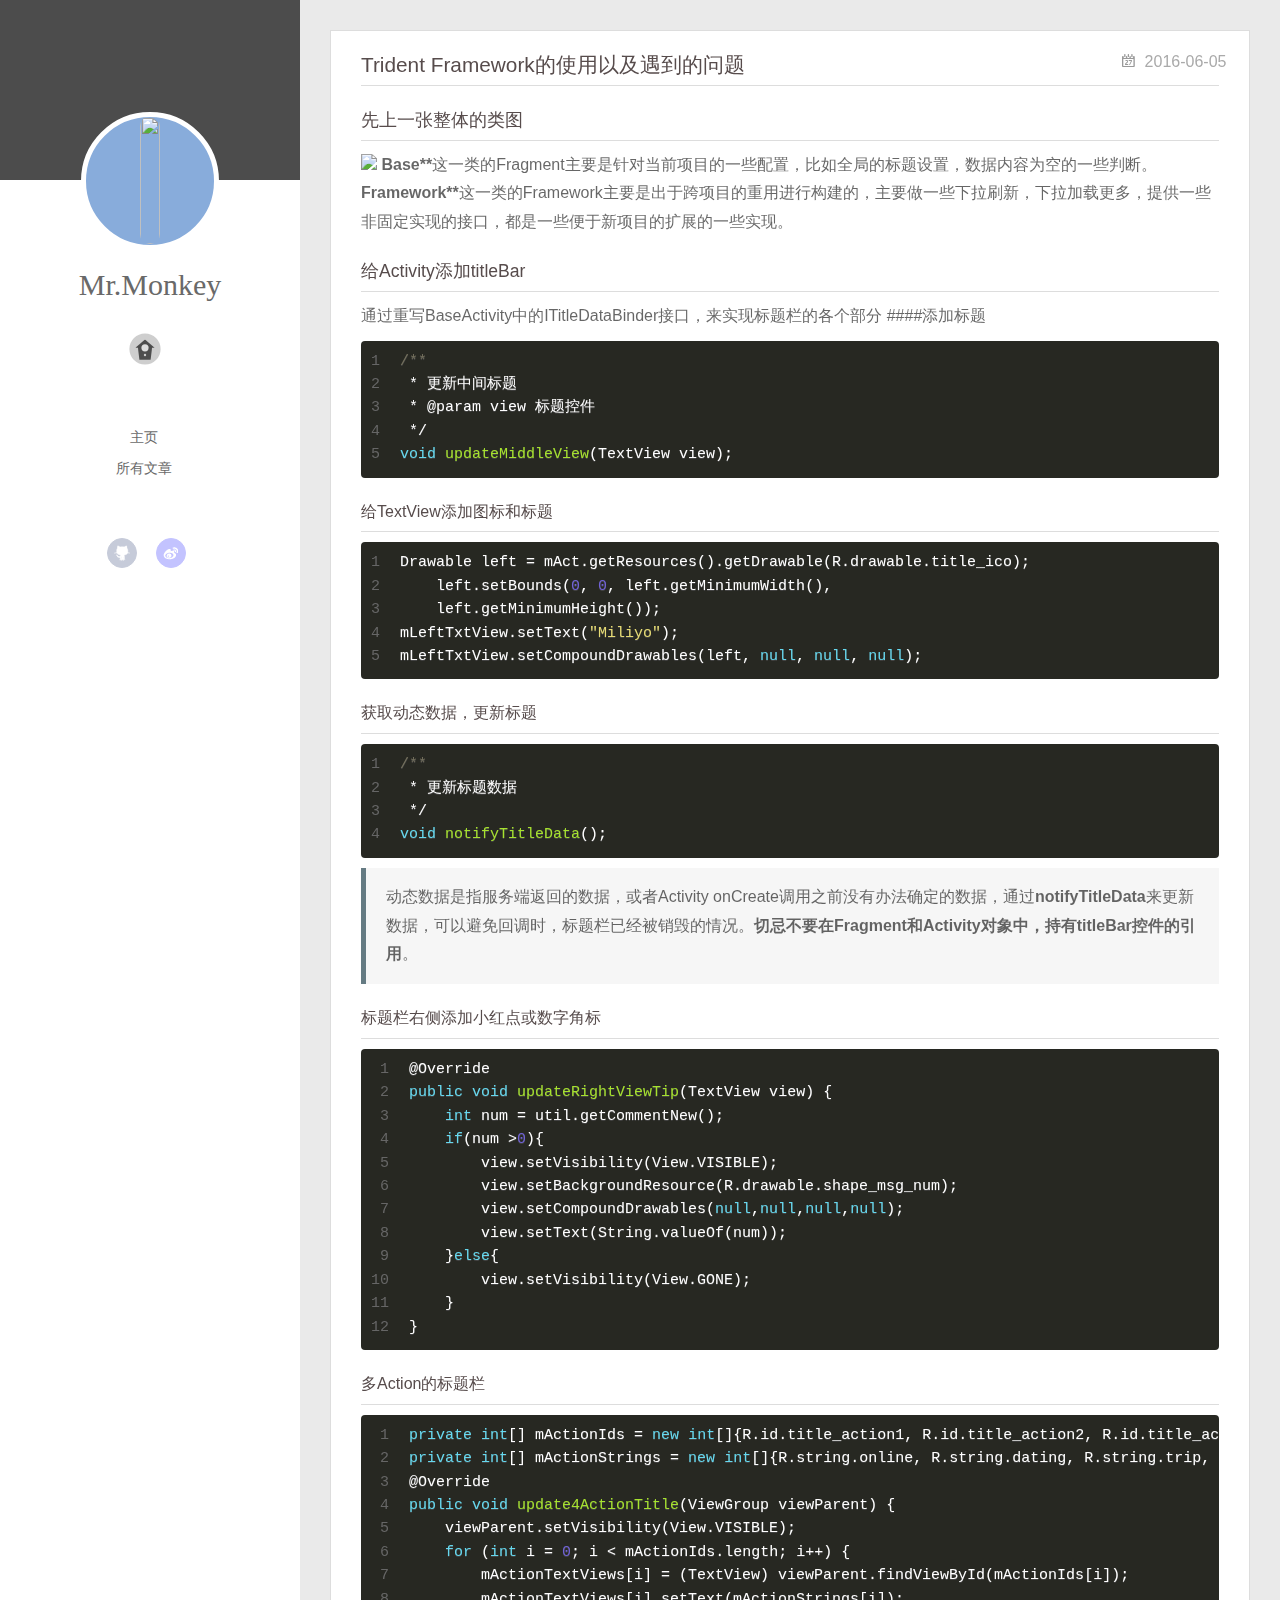
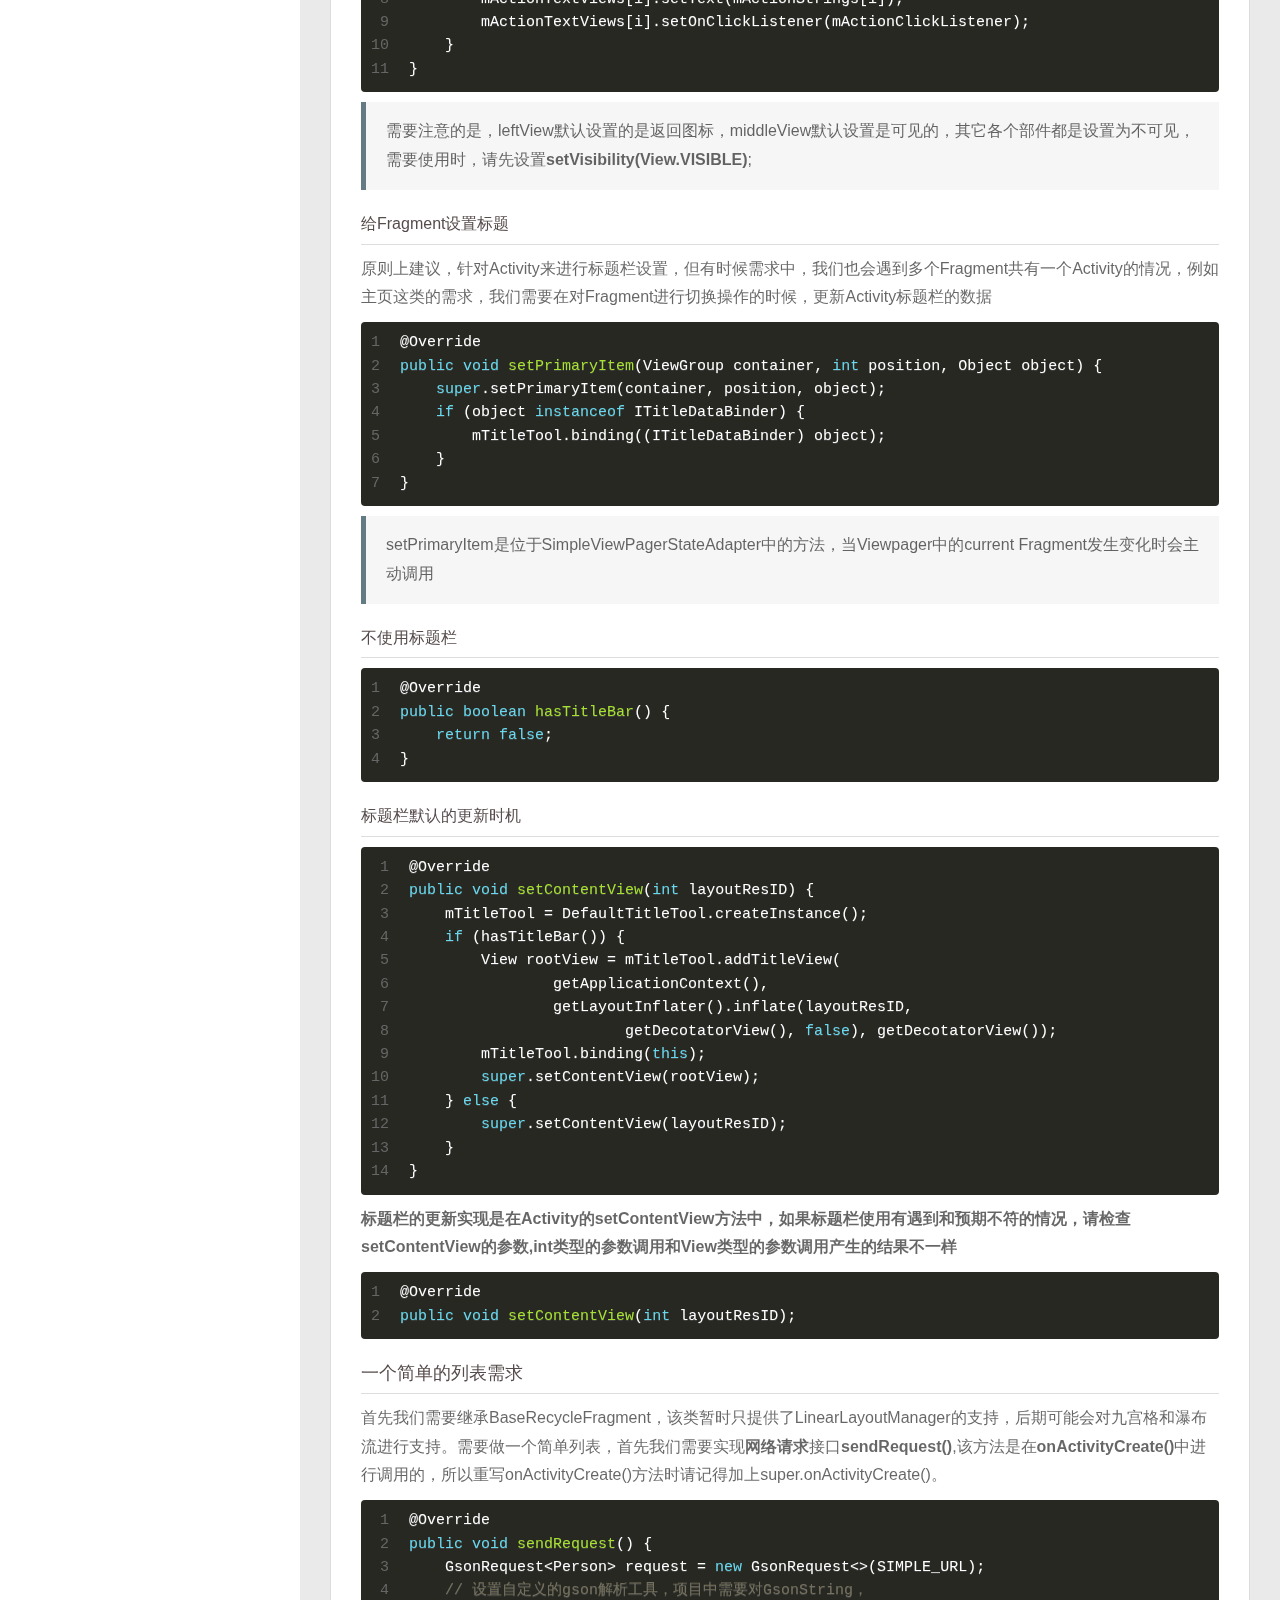
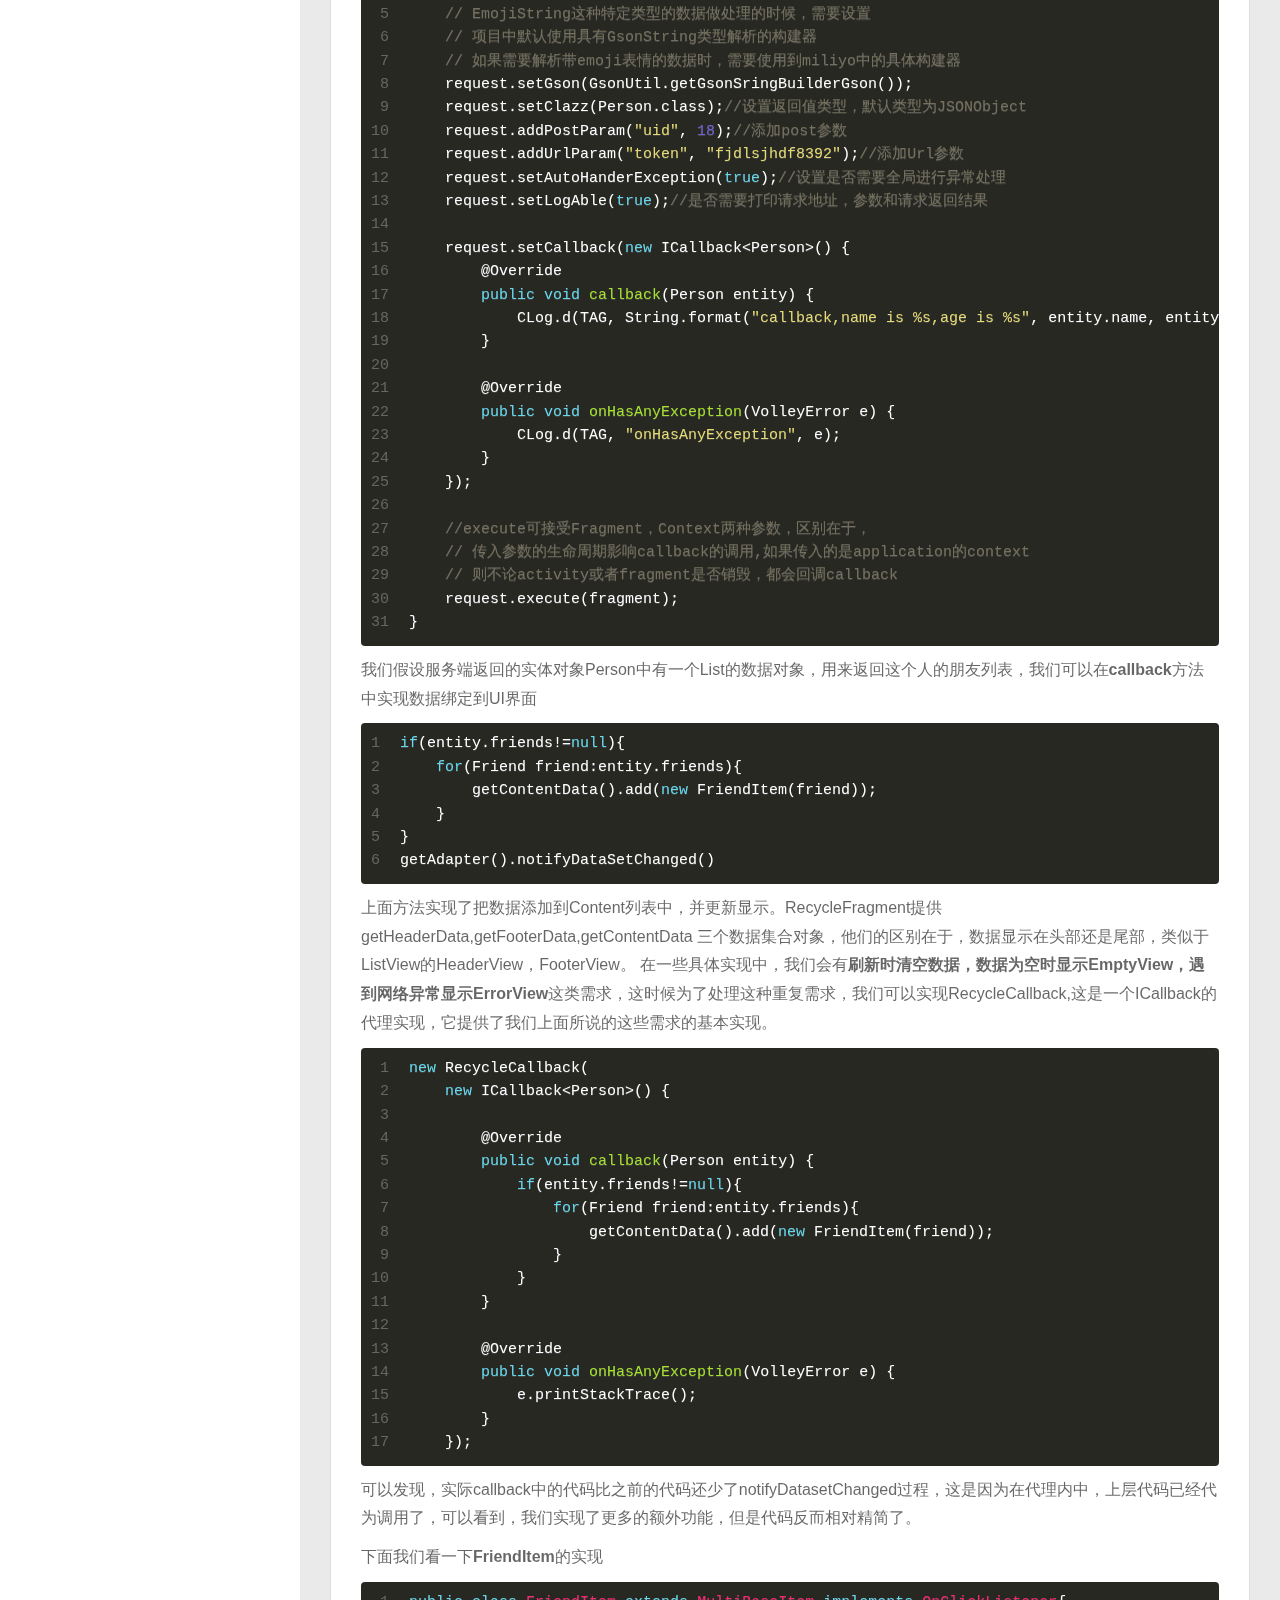
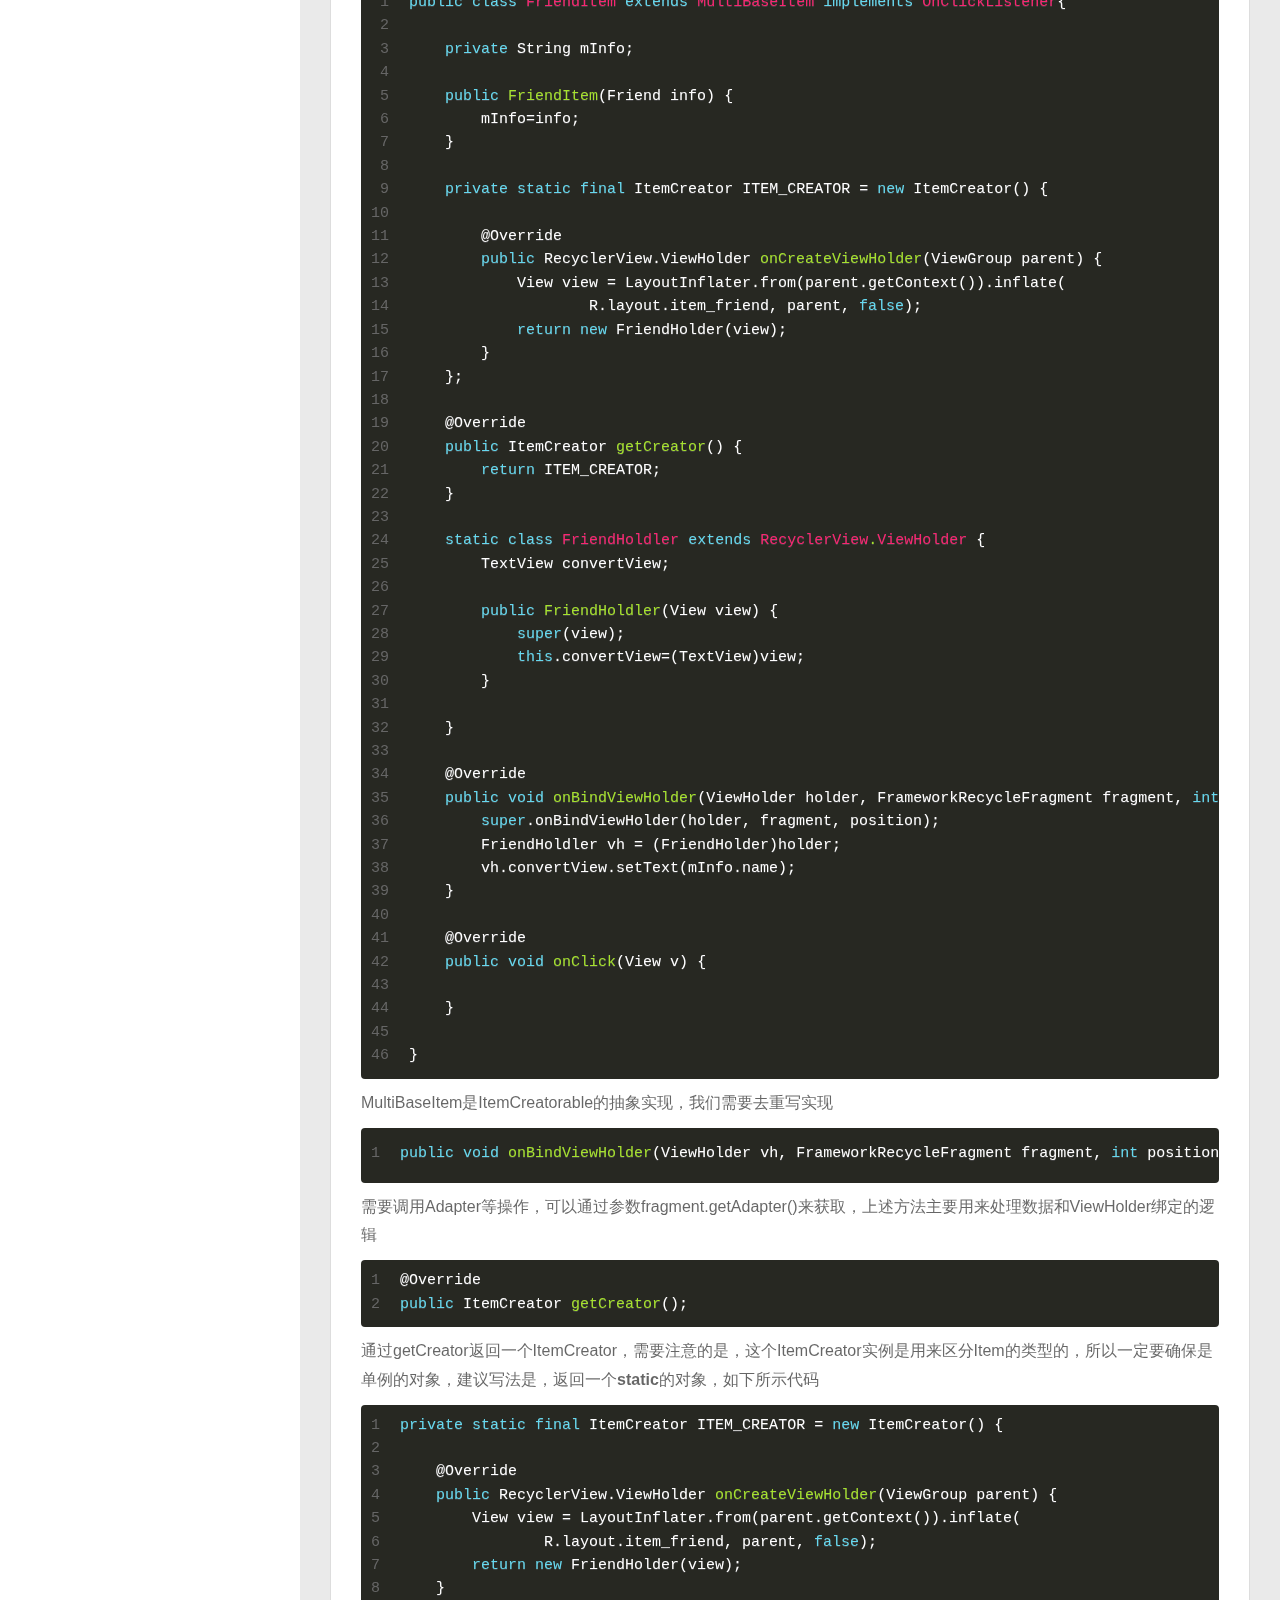
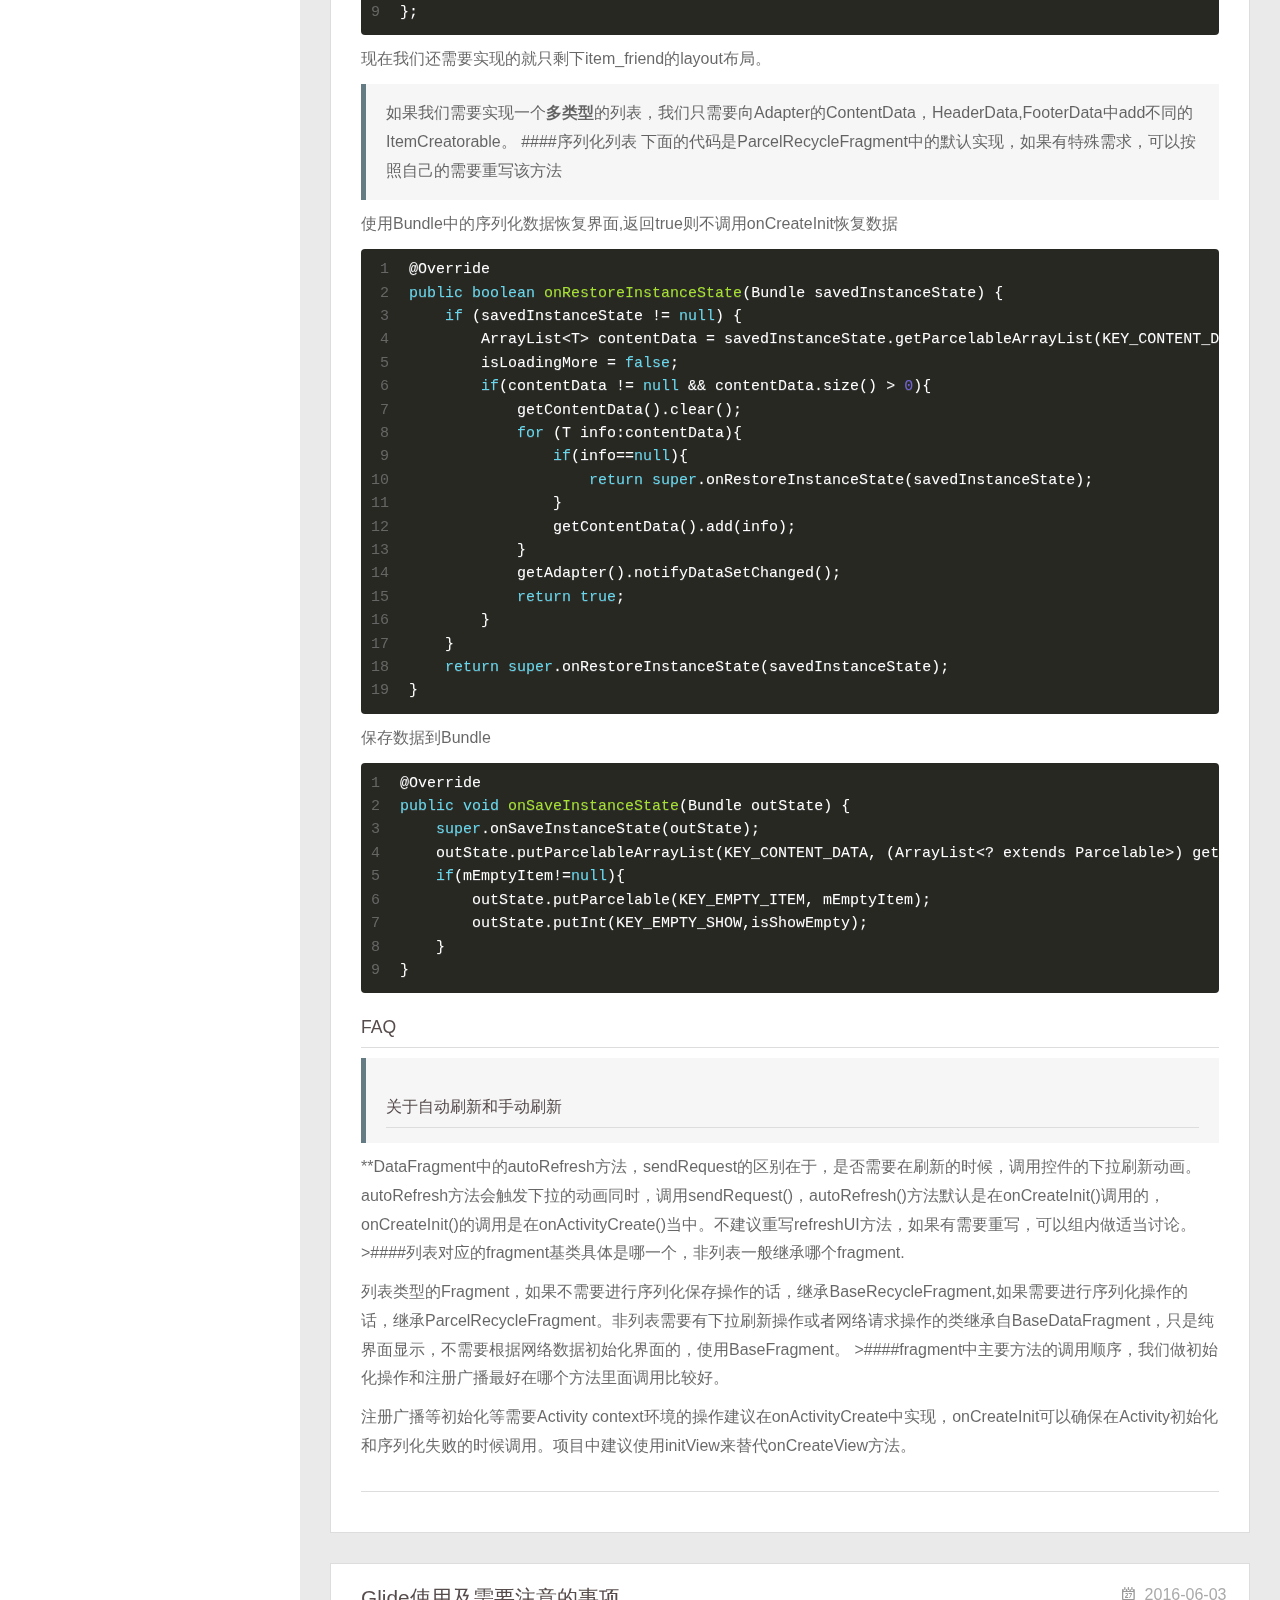
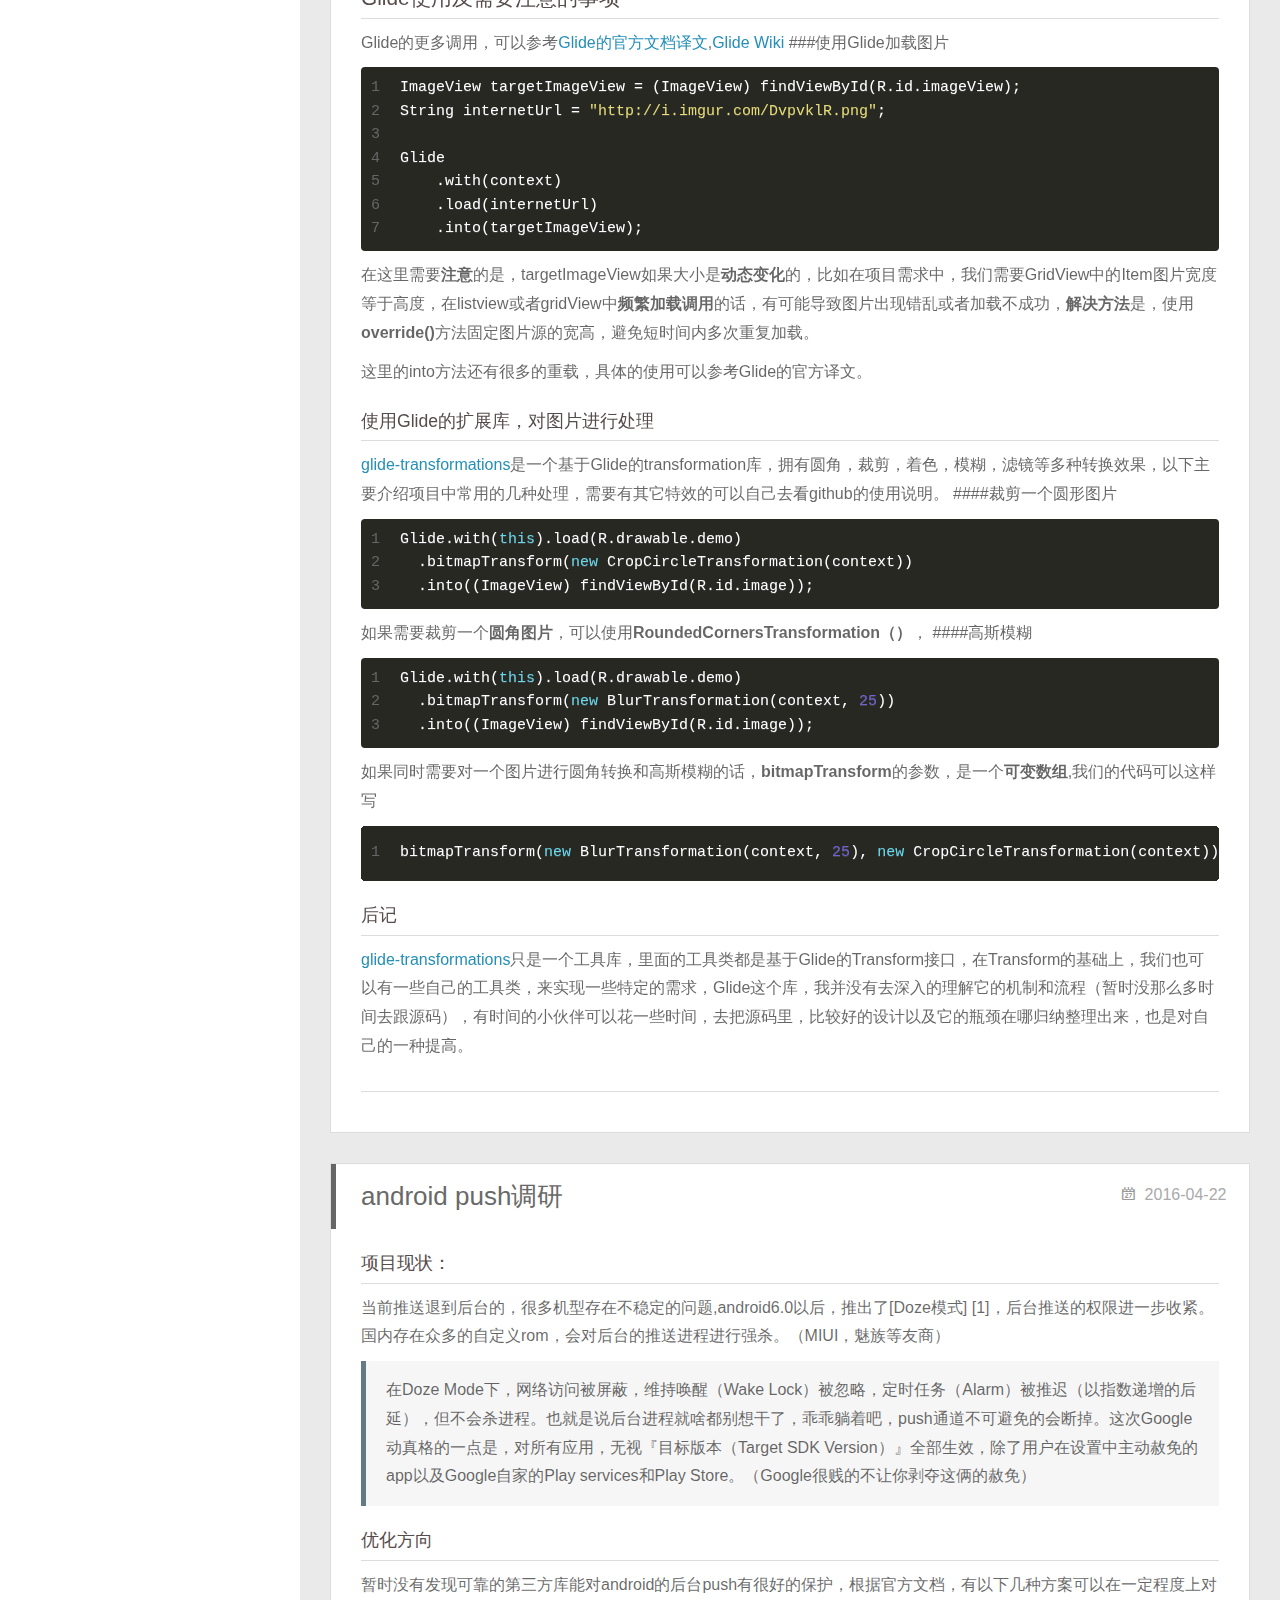
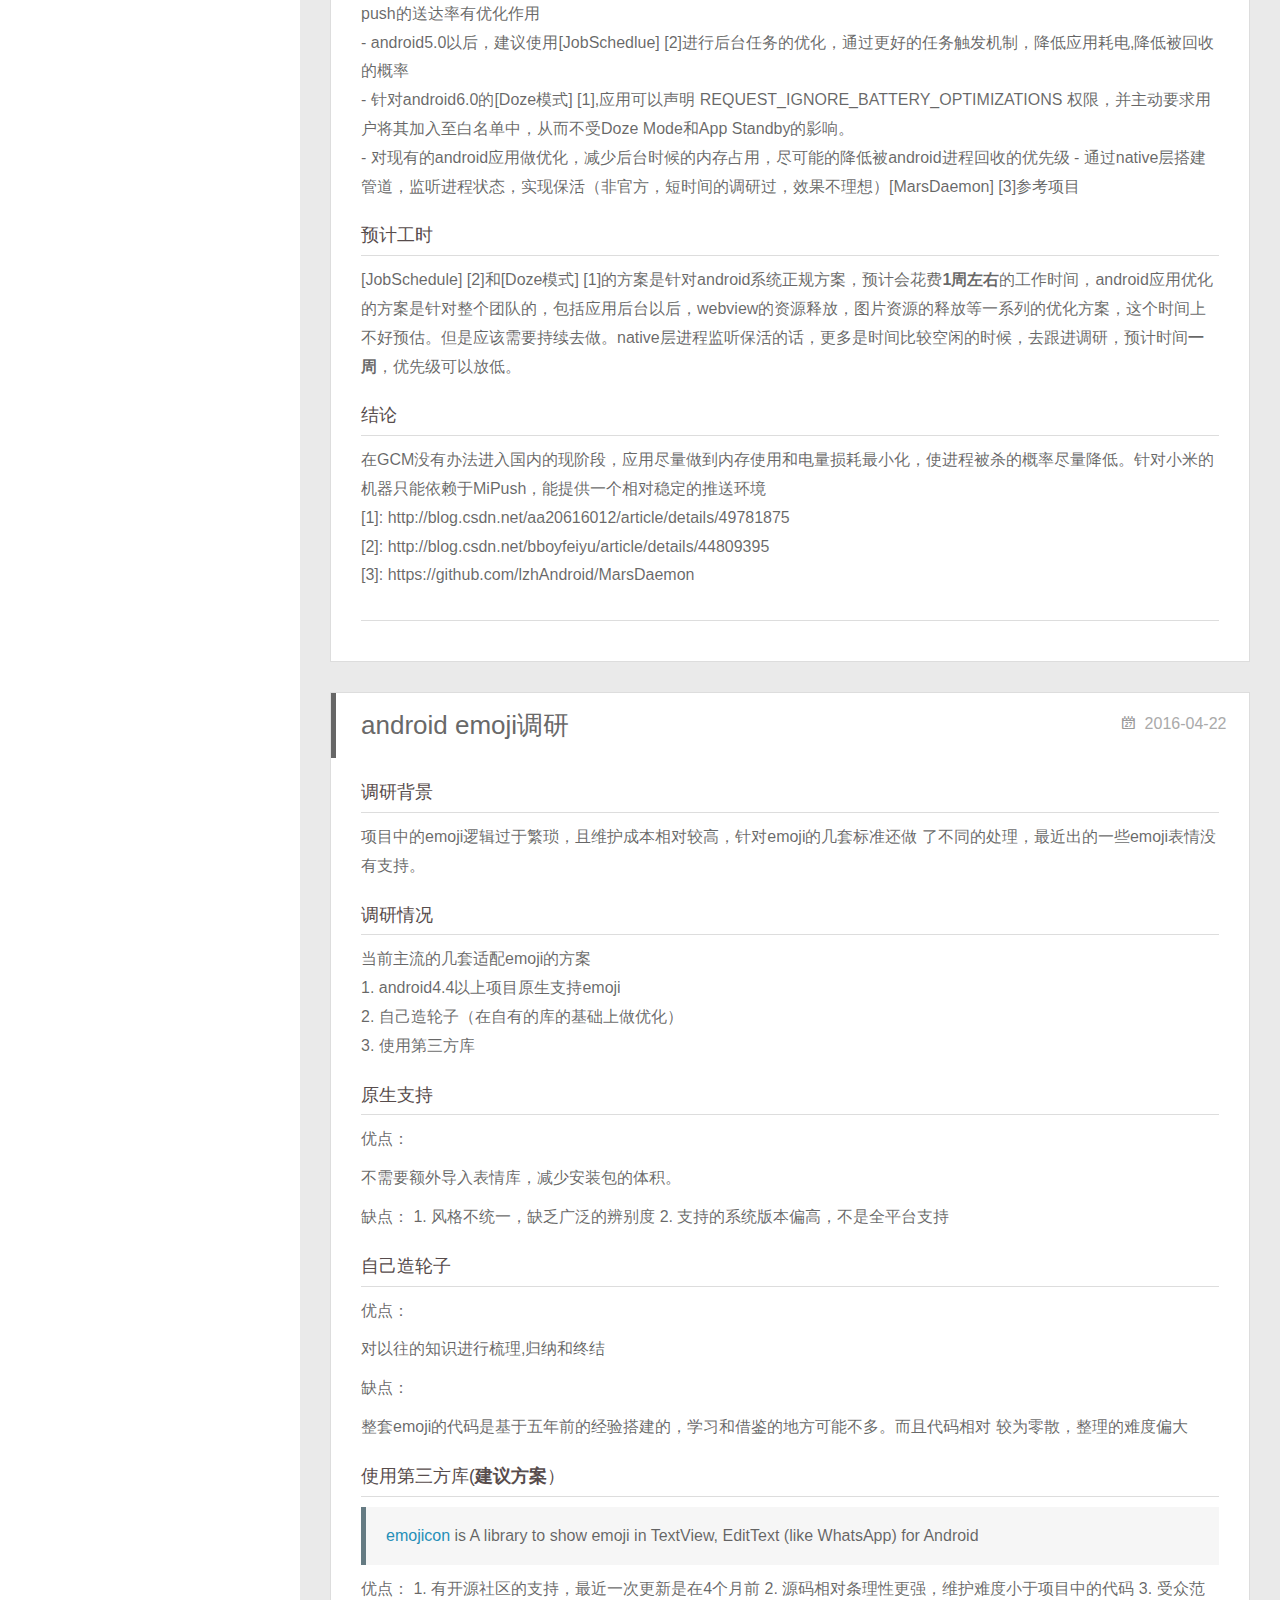
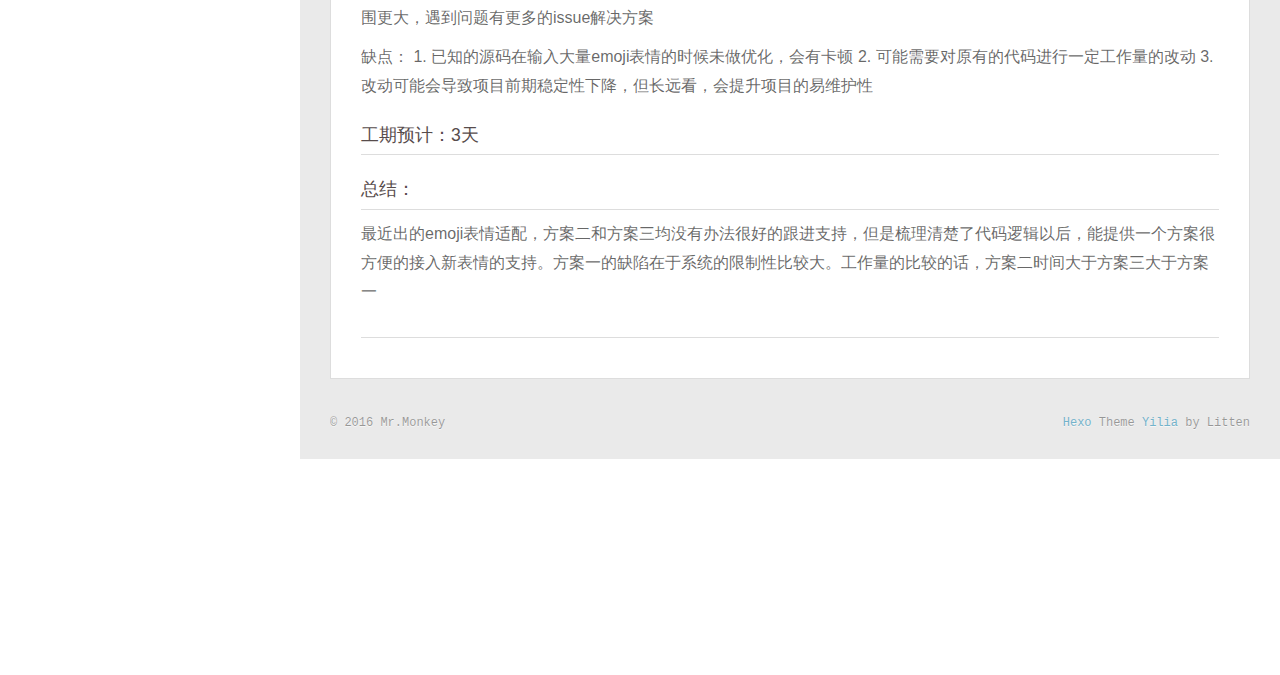
==== commit 32892fc5: "modify some article" ====
--- a/index.html
+++ b/index.html
@@ -323,19 +323,23 @@
     
     <div class="article-entry" itemprop="articleBody">
       
-        <h3 id="项目现状："><a href="#项目现状：" class="headerlink" title="项目现状："></a>项目现状：</h3><p>当前推送退到后台的，很多机型存在不稳定的问题,android6.0以后，推出了<a href="http://blog.csdn.net/aa20616012/article/details/49781875" target="_blank" rel="external">Doze模式</a>，后台推送的权限进一步收紧。国内存在众多的自定义rom，会对后台的推送进程进行强杀。（MIUI，魅族等友商）</p>
+        <h3 id="项目现状">项目现状：</h3>
+<p>当前推送退到后台的，很多机型存在不稳定的问题,android6.0以后，推出了[Doze模式] [1]，后台推送的权限进一步收紧。国内存在众多的自定义rom，会对后台的推送进程进行强杀。（MIUI，魅族等友商）</p>
 <blockquote>
 <p>在Doze Mode下，网络访问被屏蔽，维持唤醒（Wake Lock）被忽略，定时任务（Alarm）被推迟（以指数递增的后延），但不会杀进程。也就是说后台进程就啥都别想干了，乖乖躺着吧，push通道不可避免的会断掉。这次Google动真格的一点是，对所有应用，无视『目标版本（Target SDK Version）』全部生效，除了用户在设置中主动赦免的app以及Google自家的Play services和Play Store。（Google很贱的不让你剥夺这俩的赦免）</p>
 </blockquote>
-<h3 id="优化方向"><a href="#优化方向" class="headerlink" title="优化方向"></a>优化方向</h3><p>暂时没有发现可靠的第三方库能对android的后台push有很好的保护，根据官方文档，有以下几种方案可以在一定程度上对push的送达率有优化作用  </p>
-<ul>
-<li>android5.0以后，建议使用<a href="http://blog.csdn.net/bboyfeiyu/article/details/44809395" target="_blank" rel="external">JobSchedlue</a>进行后台任务的优化，通过更好的任务触发机制，降低应用耗电,降低被回收的概率  </li>
-<li>针对android6.0的<a href="http://blog.csdn.net/aa20616012/article/details/49781875" target="_blank" rel="external">Doze模式</a>,应用可以声明 REQUEST_IGNORE_BATTERY_OPTIMIZATIONS 权限，并主动要求用户将其加入至白名单中，从而不受Doze<br>Mode和App Standby的影响。  </li>
-<li>对现有的android应用做优化，减少后台时候的内存占用，尽可能的降低被android进程回收的优先级 </li>
-<li>通过native层搭建管道，监听进程状态，实现保活（非官方，短时间的调研过，效果不理想）<a href="https://github.com/lzhAndroid/MarsDaemon" target="_blank" rel="external">MarsDaemon</a>参考项目  </li>
-</ul>
-<h3 id="预计工时"><a href="#预计工时" class="headerlink" title="预计工时"></a>预计工时</h3><p><a href="http://blog.csdn.net/bboyfeiyu/article/details/44809395" target="_blank" rel="external">JobSchedule</a>和<a href="http://blog.csdn.net/aa20616012/article/details/49781875" target="_blank" rel="external">Doze模式</a>的方案是针对android系统正规方案，预计会花费<strong>1周左右</strong>的工作时间，android应用优化的方案是针对整个团队的，包括应用后台以后，webview的资源释放，图片资源的释放等一系列的优化方案，这个时间上不好预估。但是应该需要持续去做。native层进程监听保活的话，更多是时间比较空闲的时候，去跟进调研，预计时间<strong>一周</strong>，优先级可以放低。</p>
-<h3 id="结论"><a href="#结论" class="headerlink" title="结论"></a>结论</h3><p>在GCM没有办法进入国内的现阶段，应用尽量做到内存使用和电量损耗最小化，使进程被杀的概率尽量降低。针对小米的机器只能依赖于MiPush，能提供一个相对稳定的推送环境  </p>
+<h3 id="优化方向">优化方向</h3>
+<p>暂时没有发现可靠的第三方库能对android的后台push有很好的保护，根据官方文档，有以下几种方案可以在一定程度上对push的送达率有优化作用<br>
+- android5.0以后，建议使用[JobSchedlue] [2]进行后台任务的优化，通过更好的任务触发机制，降低应用耗电,降低被回收的概率<br>
+- 针对android6.0的[Doze模式] [1],应用可以声明 REQUEST_IGNORE_BATTERY_OPTIMIZATIONS 权限，并主动要求用户将其加入至白名单中，从而不受Doze Mode和App Standby的影响。<br>
+- 对现有的android应用做优化，减少后台时候的内存占用，尽可能的降低被android进程回收的优先级 - 通过native层搭建管道，监听进程状态，实现保活（非官方，短时间的调研过，效果不理想）[MarsDaemon] [3]参考项目</p>
+<h3 id="预计工时">预计工时</h3>
+<p>[JobSchedule] [2]和[Doze模式] [1]的方案是针对android系统正规方案，预计会花费<strong>1周左右</strong>的工作时间，android应用优化的方案是针对整个团队的，包括应用后台以后，webview的资源释放，图片资源的释放等一系列的优化方案，这个时间上不好预估。但是应该需要持续去做。native层进程监听保活的话，更多是时间比较空闲的时候，去跟进调研，预计时间<strong>一周</strong>，优先级可以放低。</p>
+<h3 id="结论">结论</h3>
+<p>在GCM没有办法进入国内的现阶段，应用尽量做到内存使用和电量损耗最小化，使进程被杀的概率尽量降低。针对小米的机器只能依赖于MiPush，能提供一个相对稳定的推送环境<br>
+[1]: http://blog.csdn.net/aa20616012/article/details/49781875<br>
+[2]: http://blog.csdn.net/bboyfeiyu/article/details/44809395<br>
+[3]: https://github.com/lzhAndroid/MarsDaemon</p>
 
       
     </div>
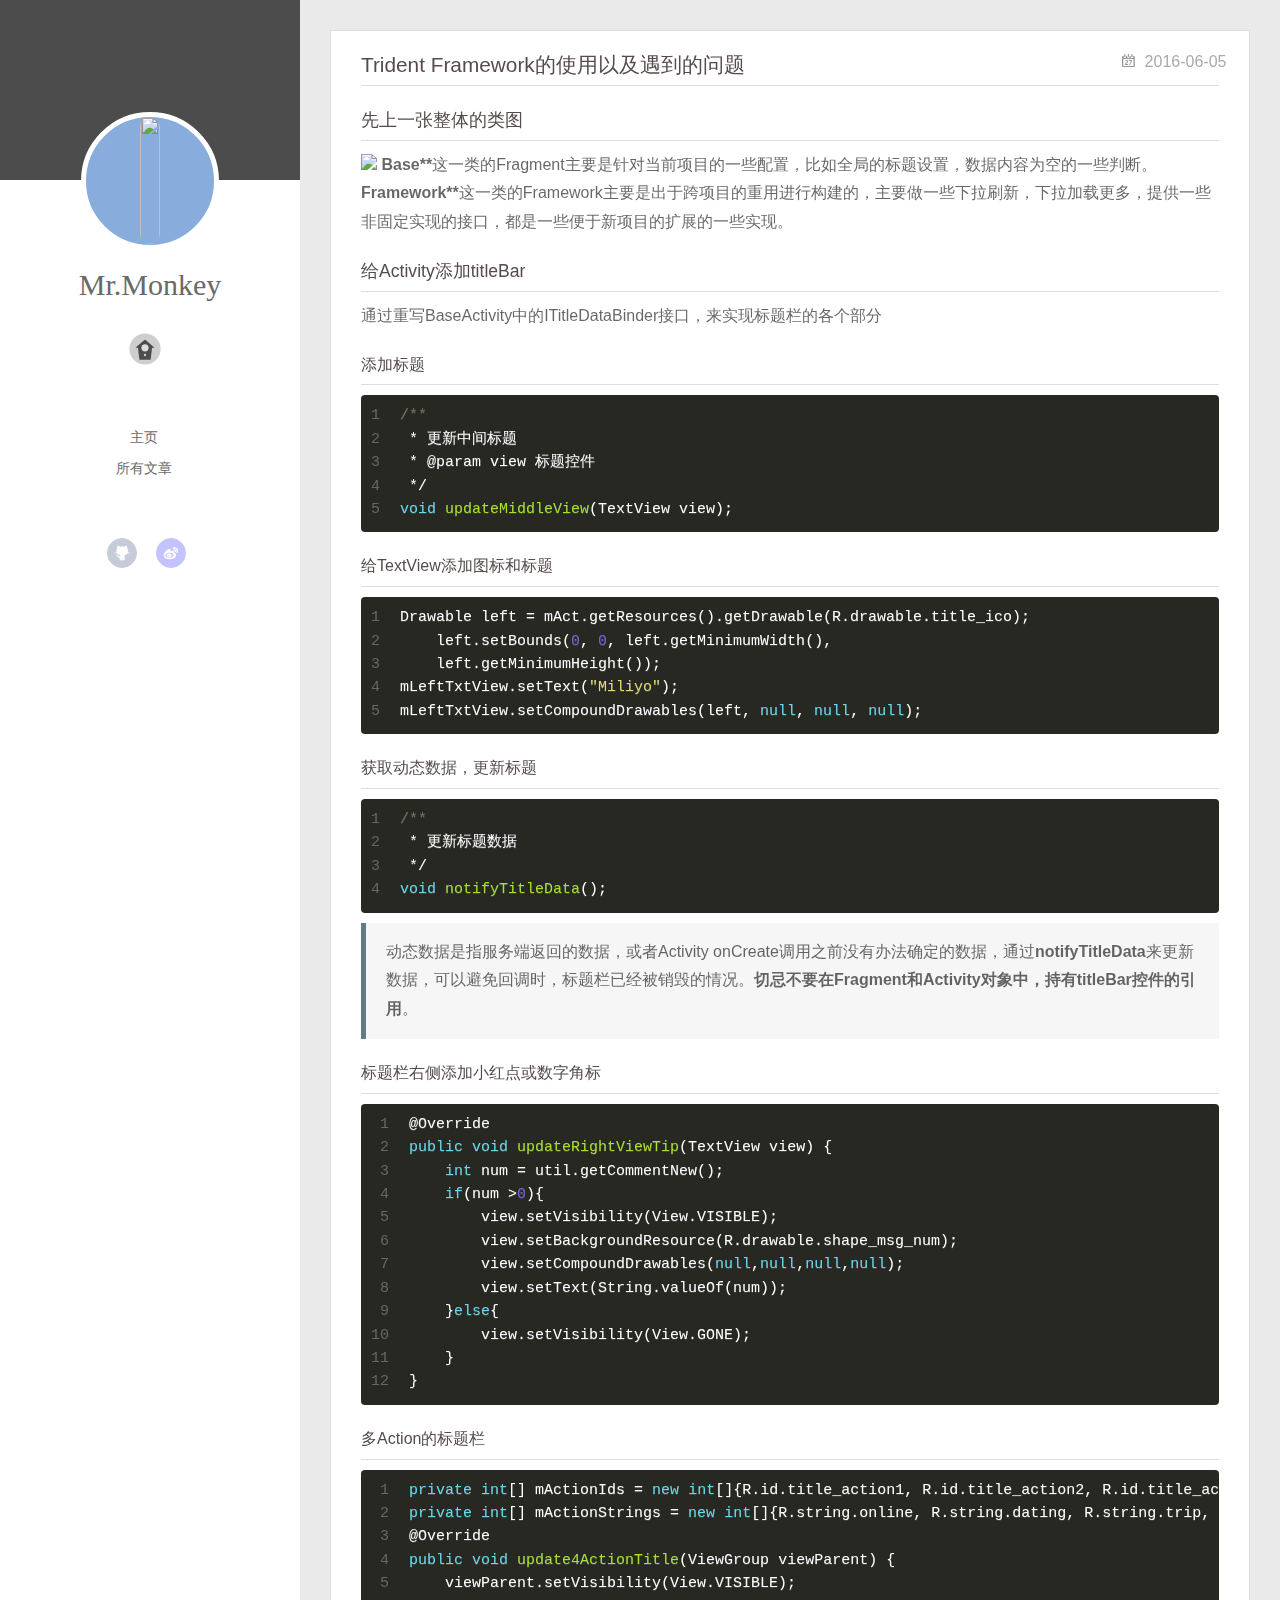
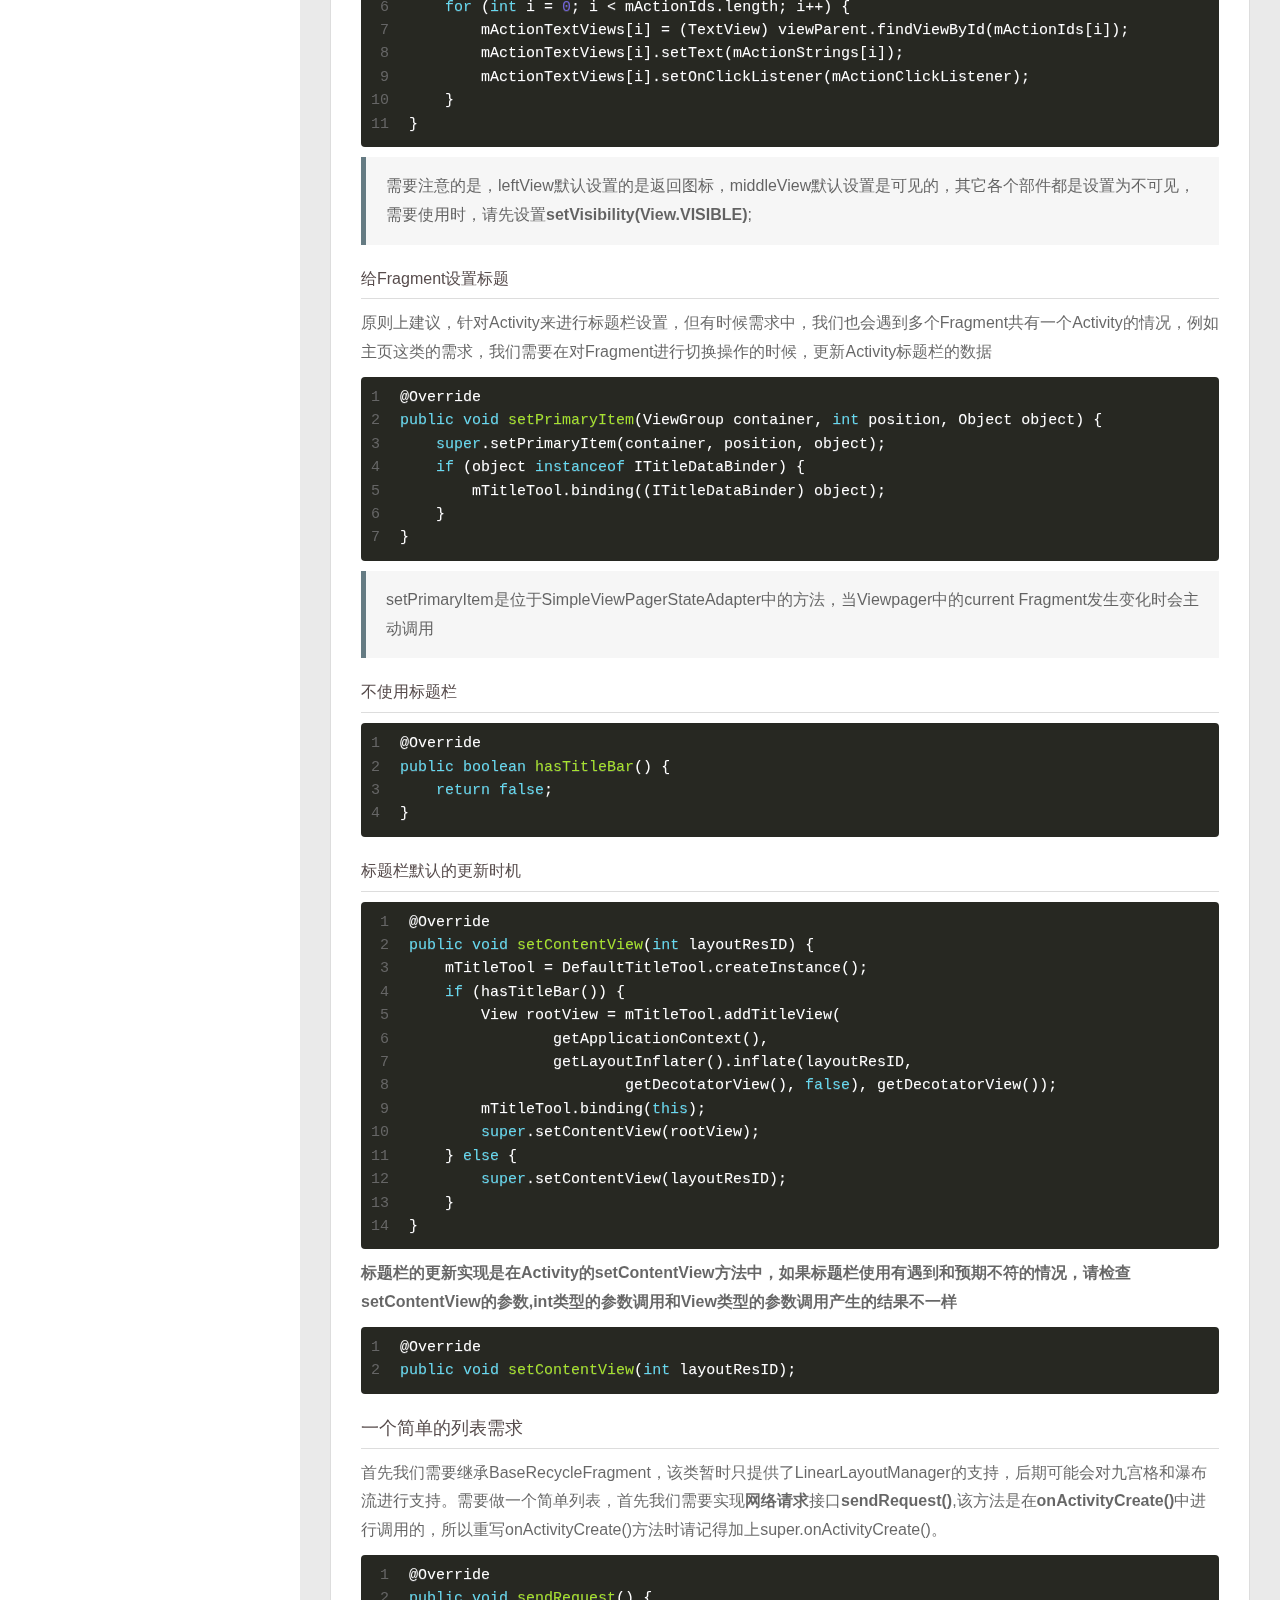
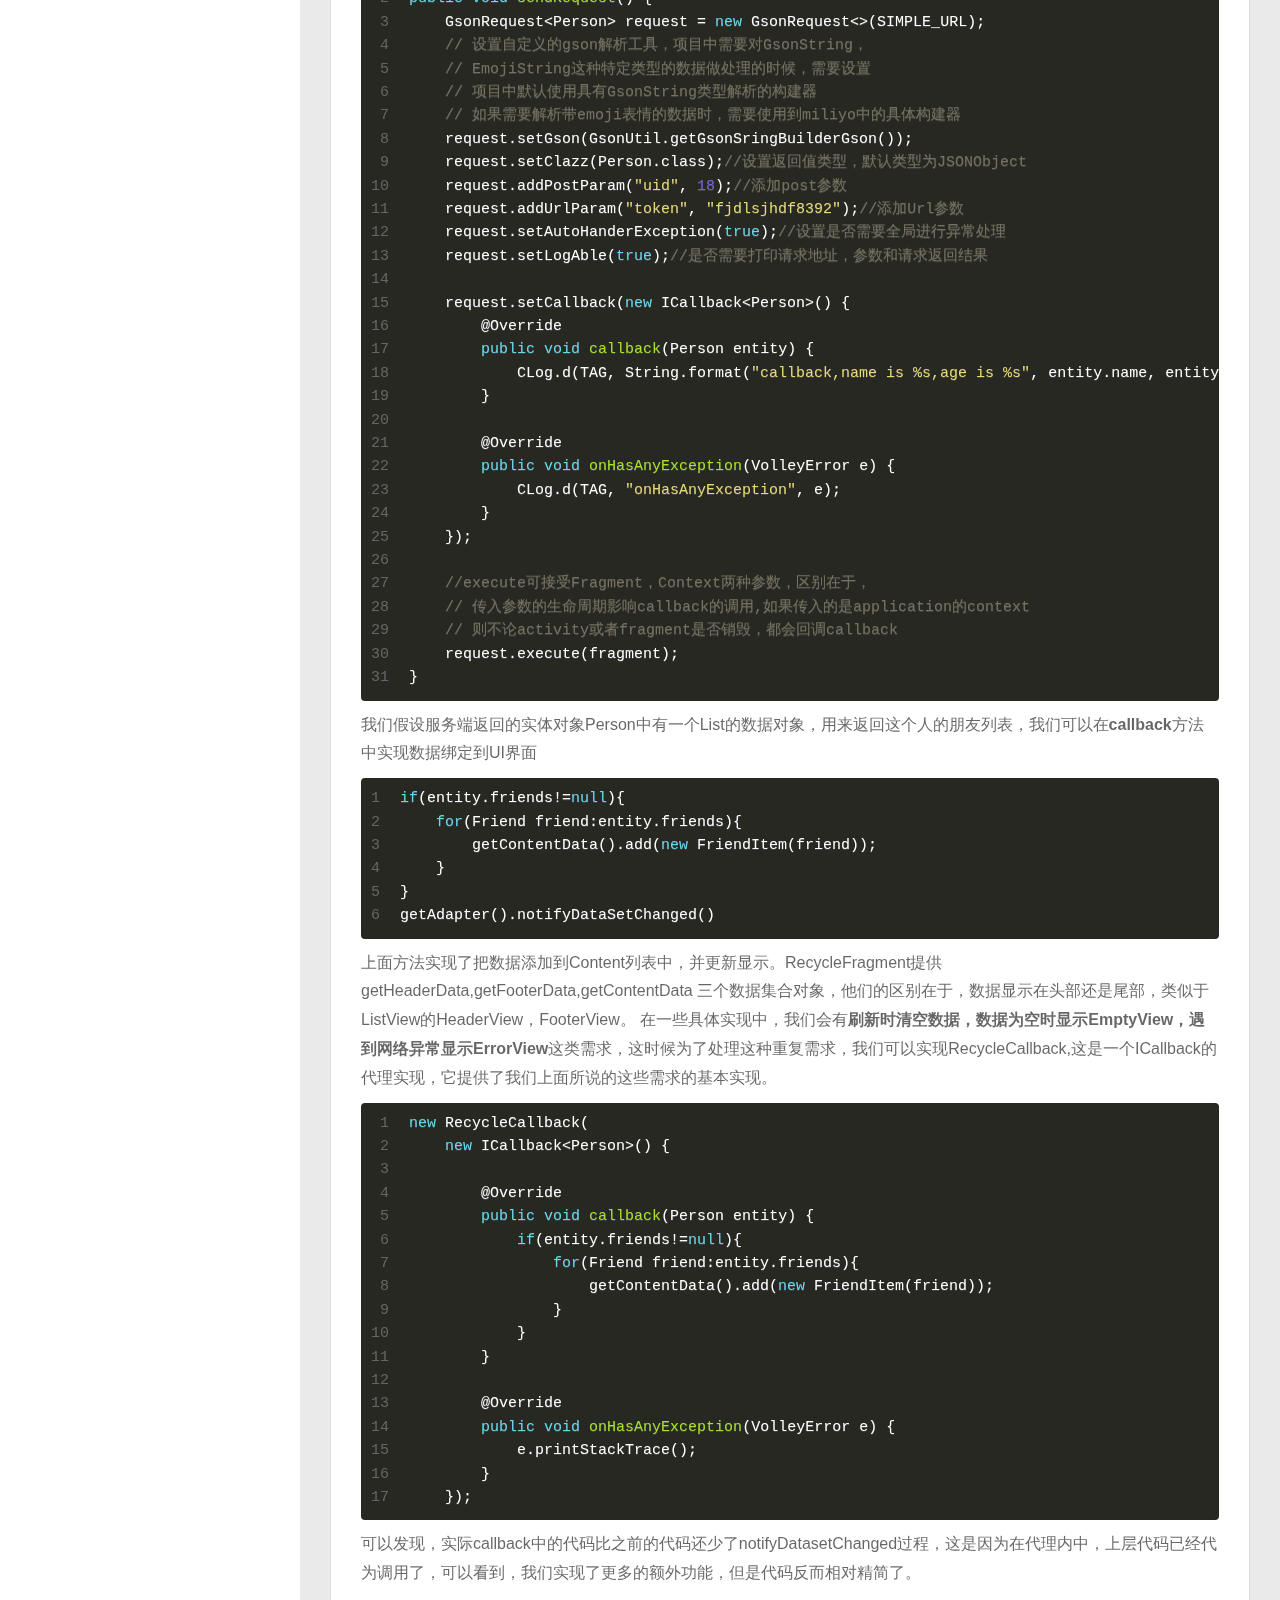
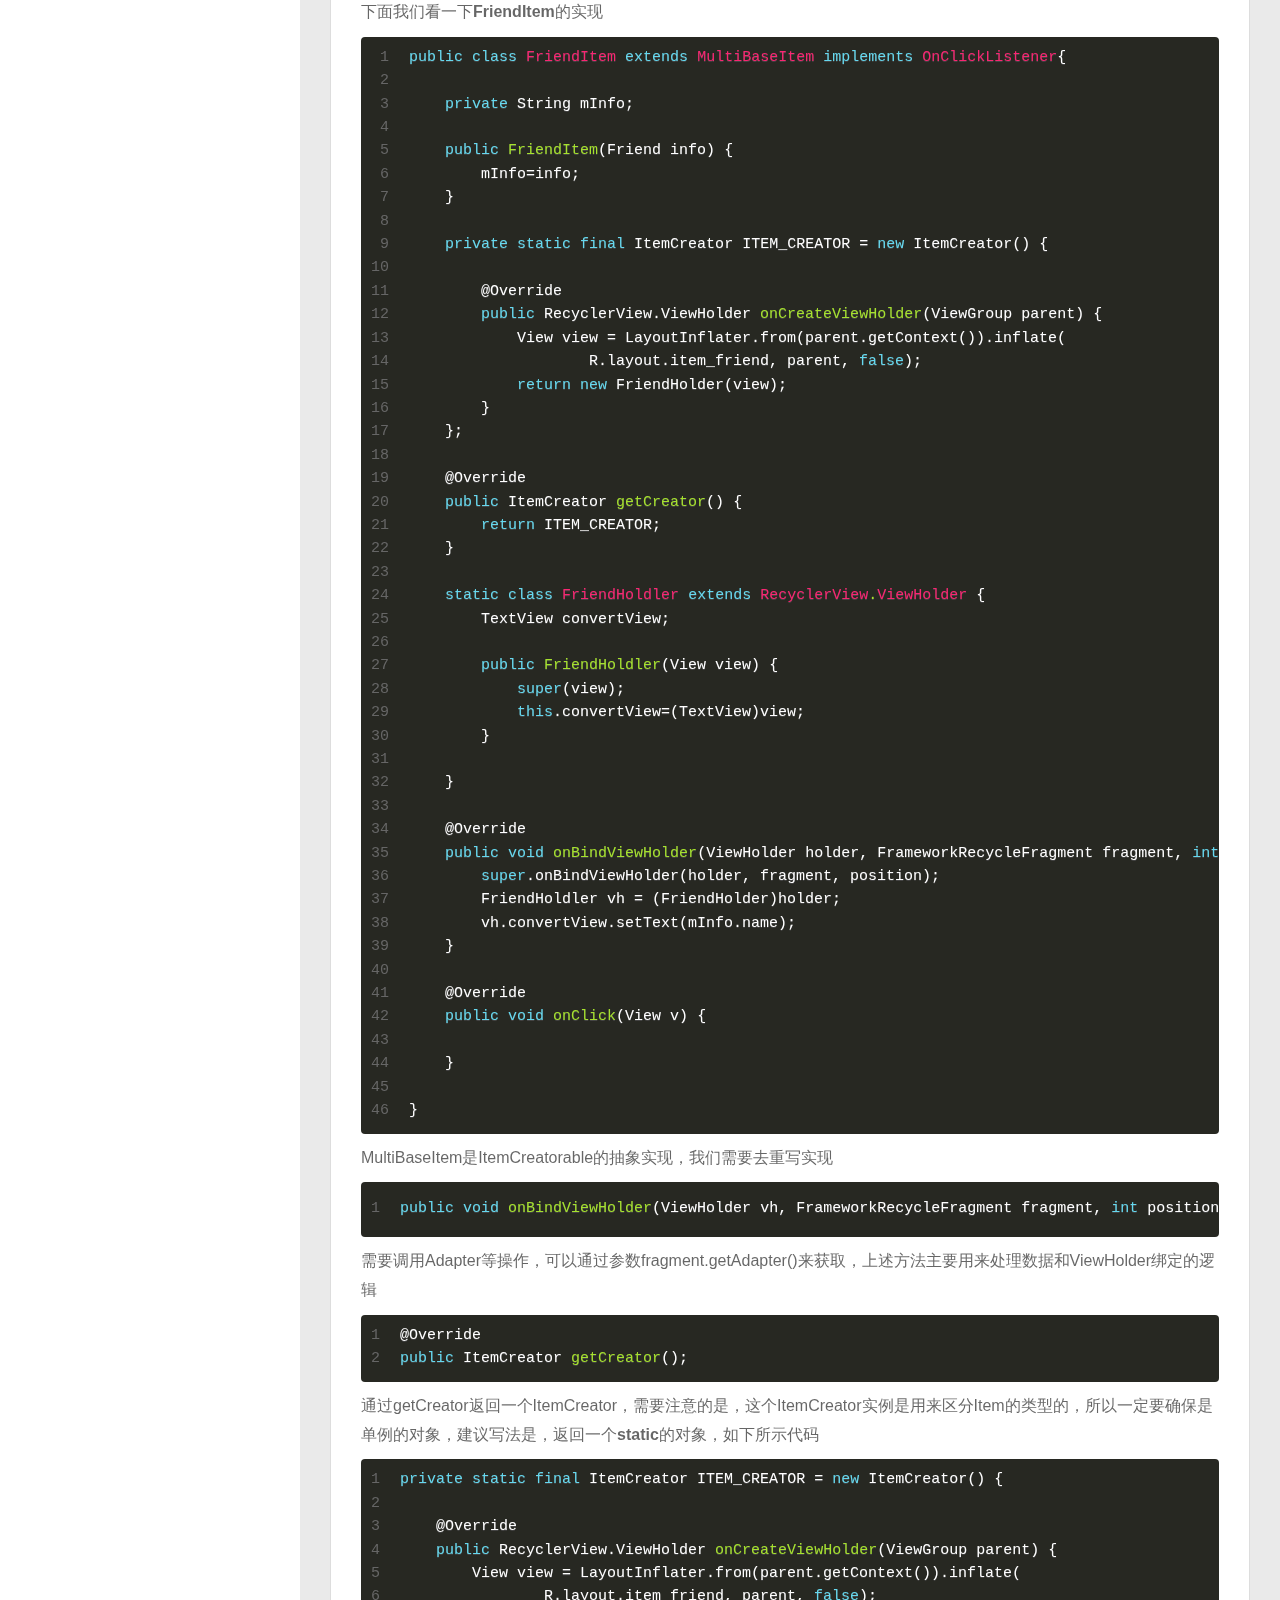
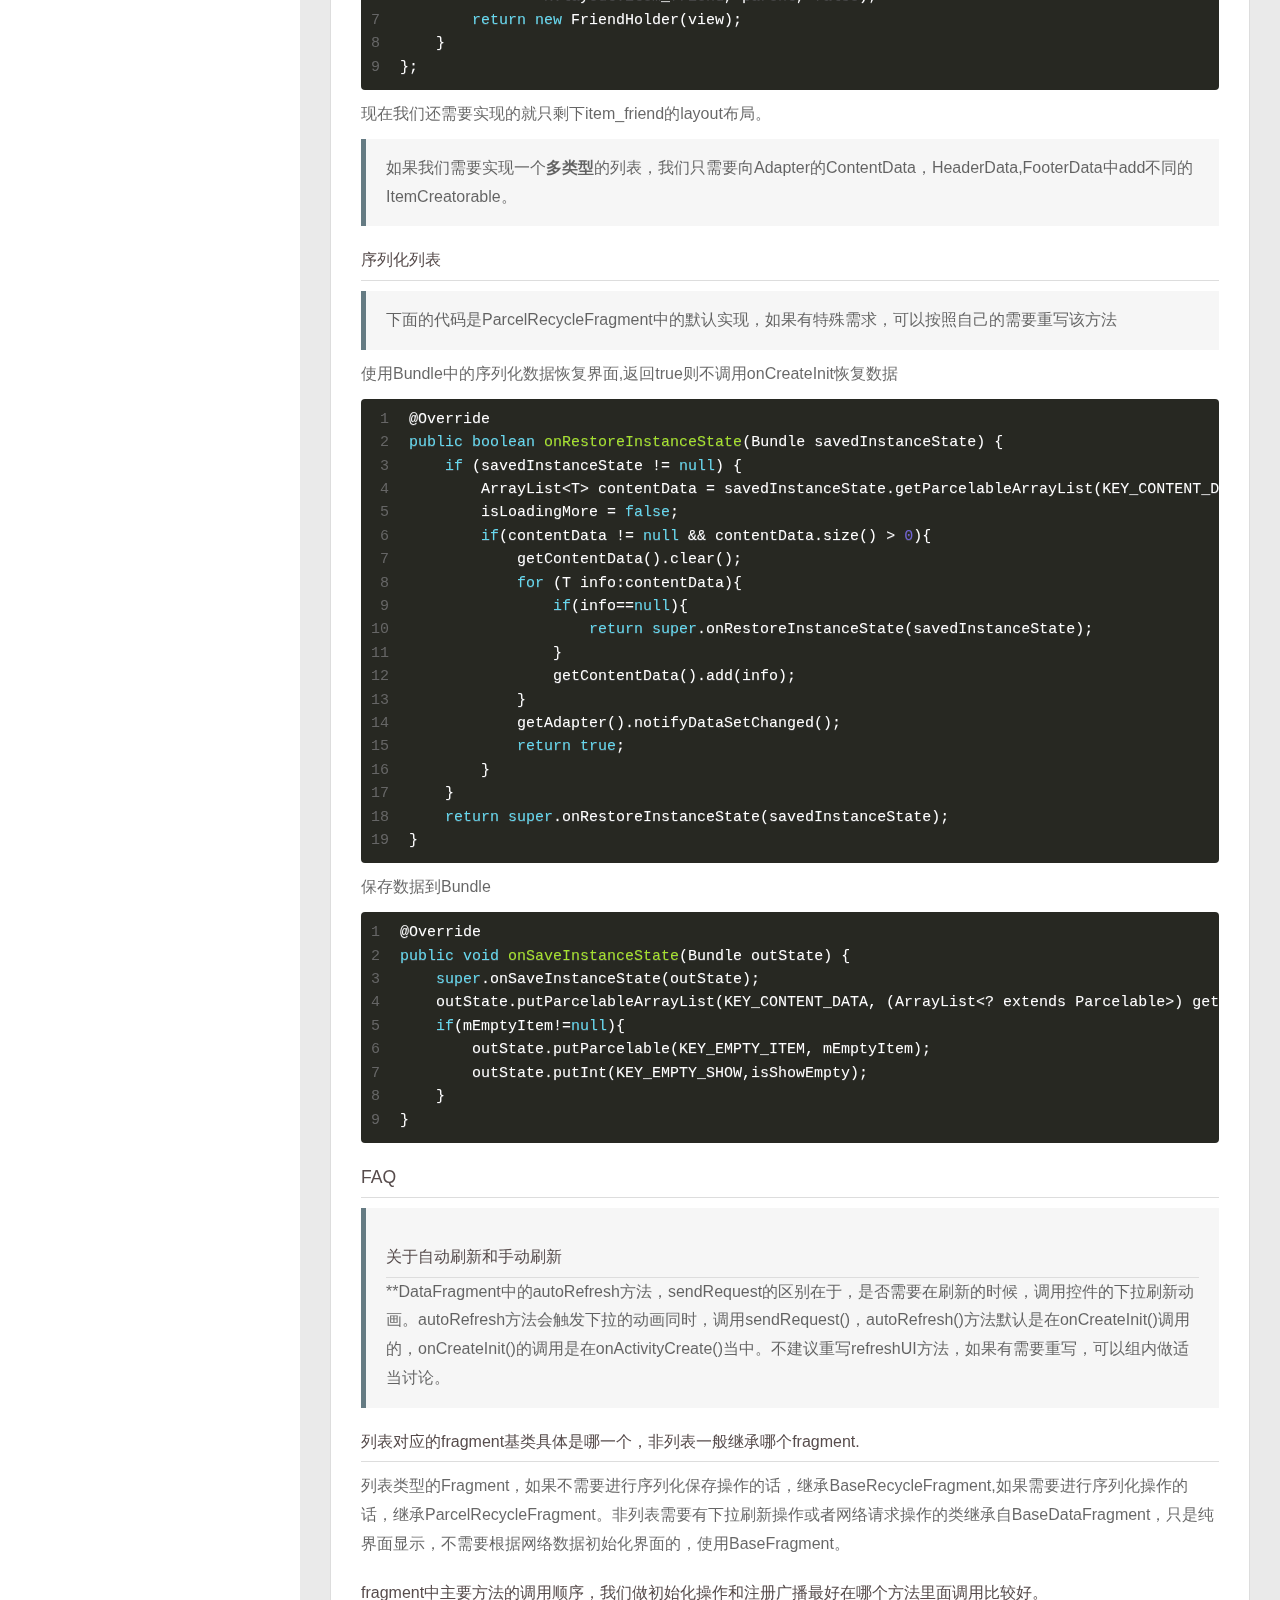
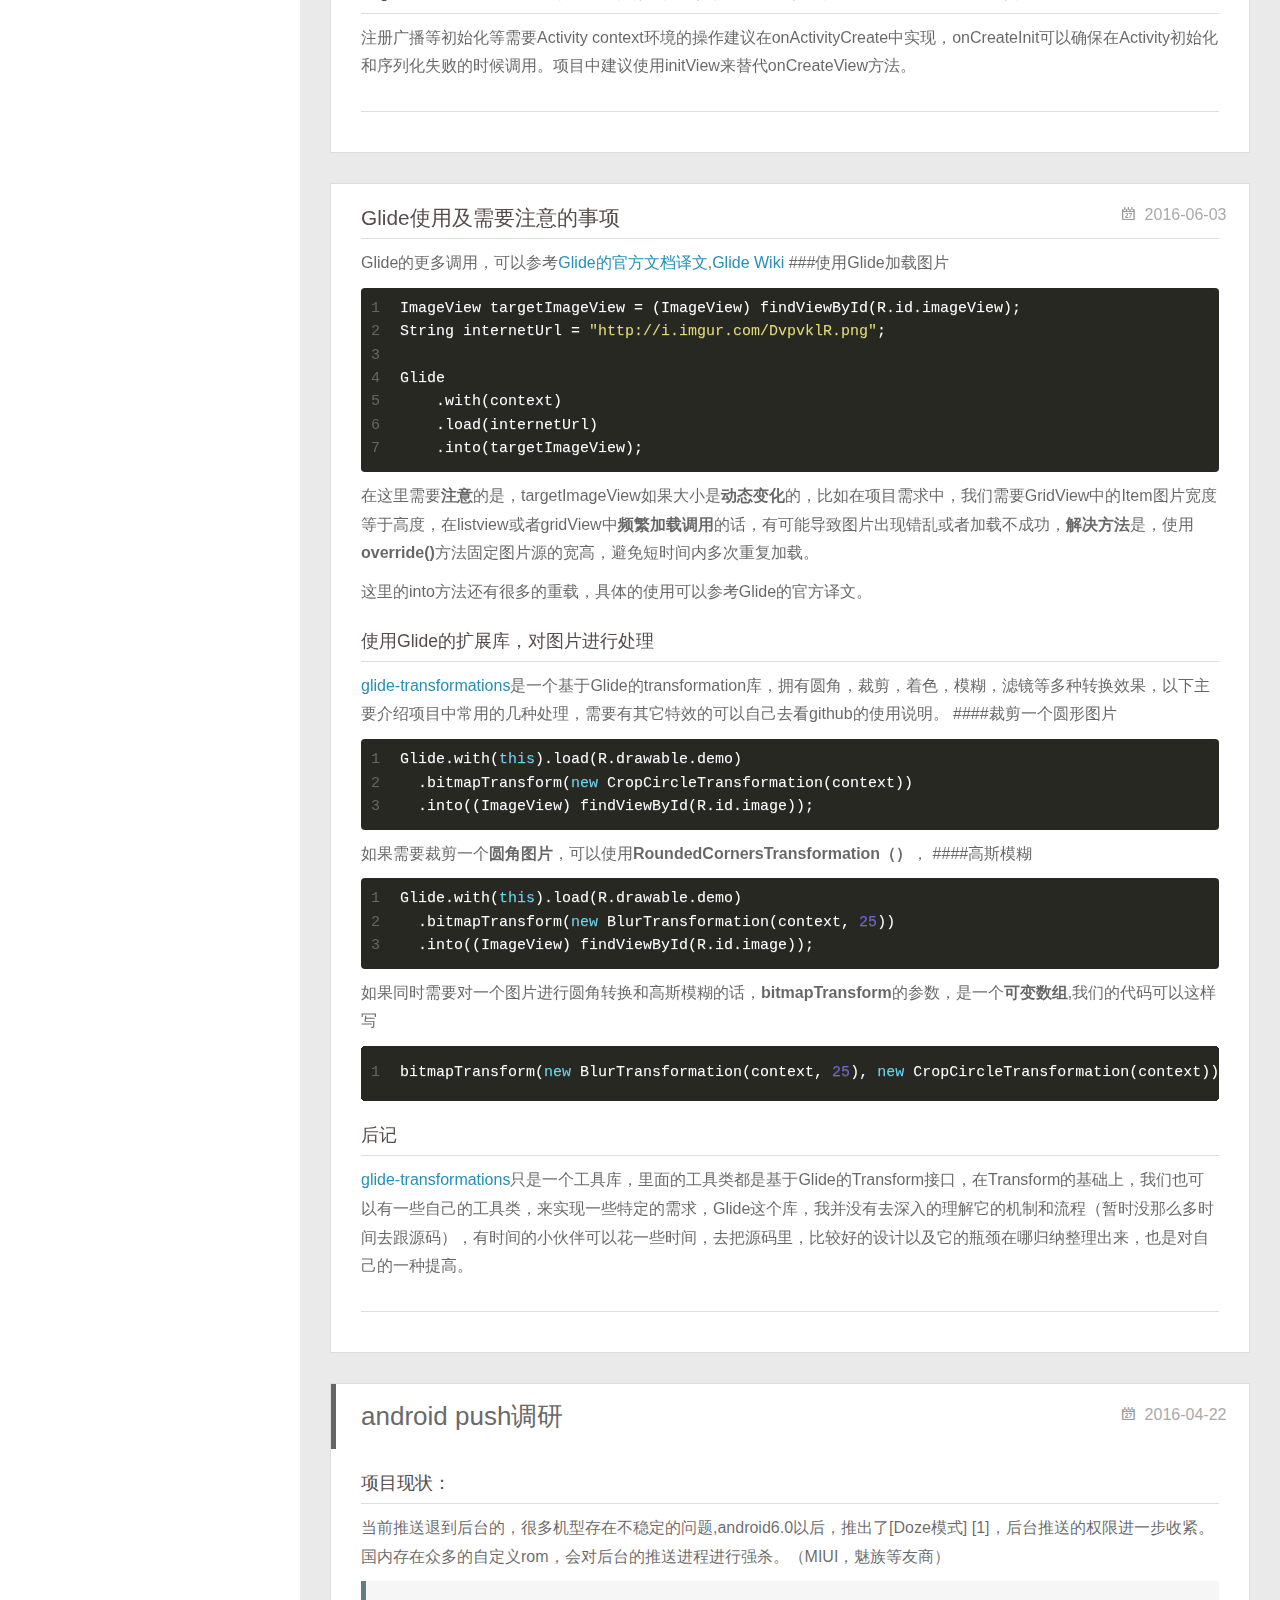
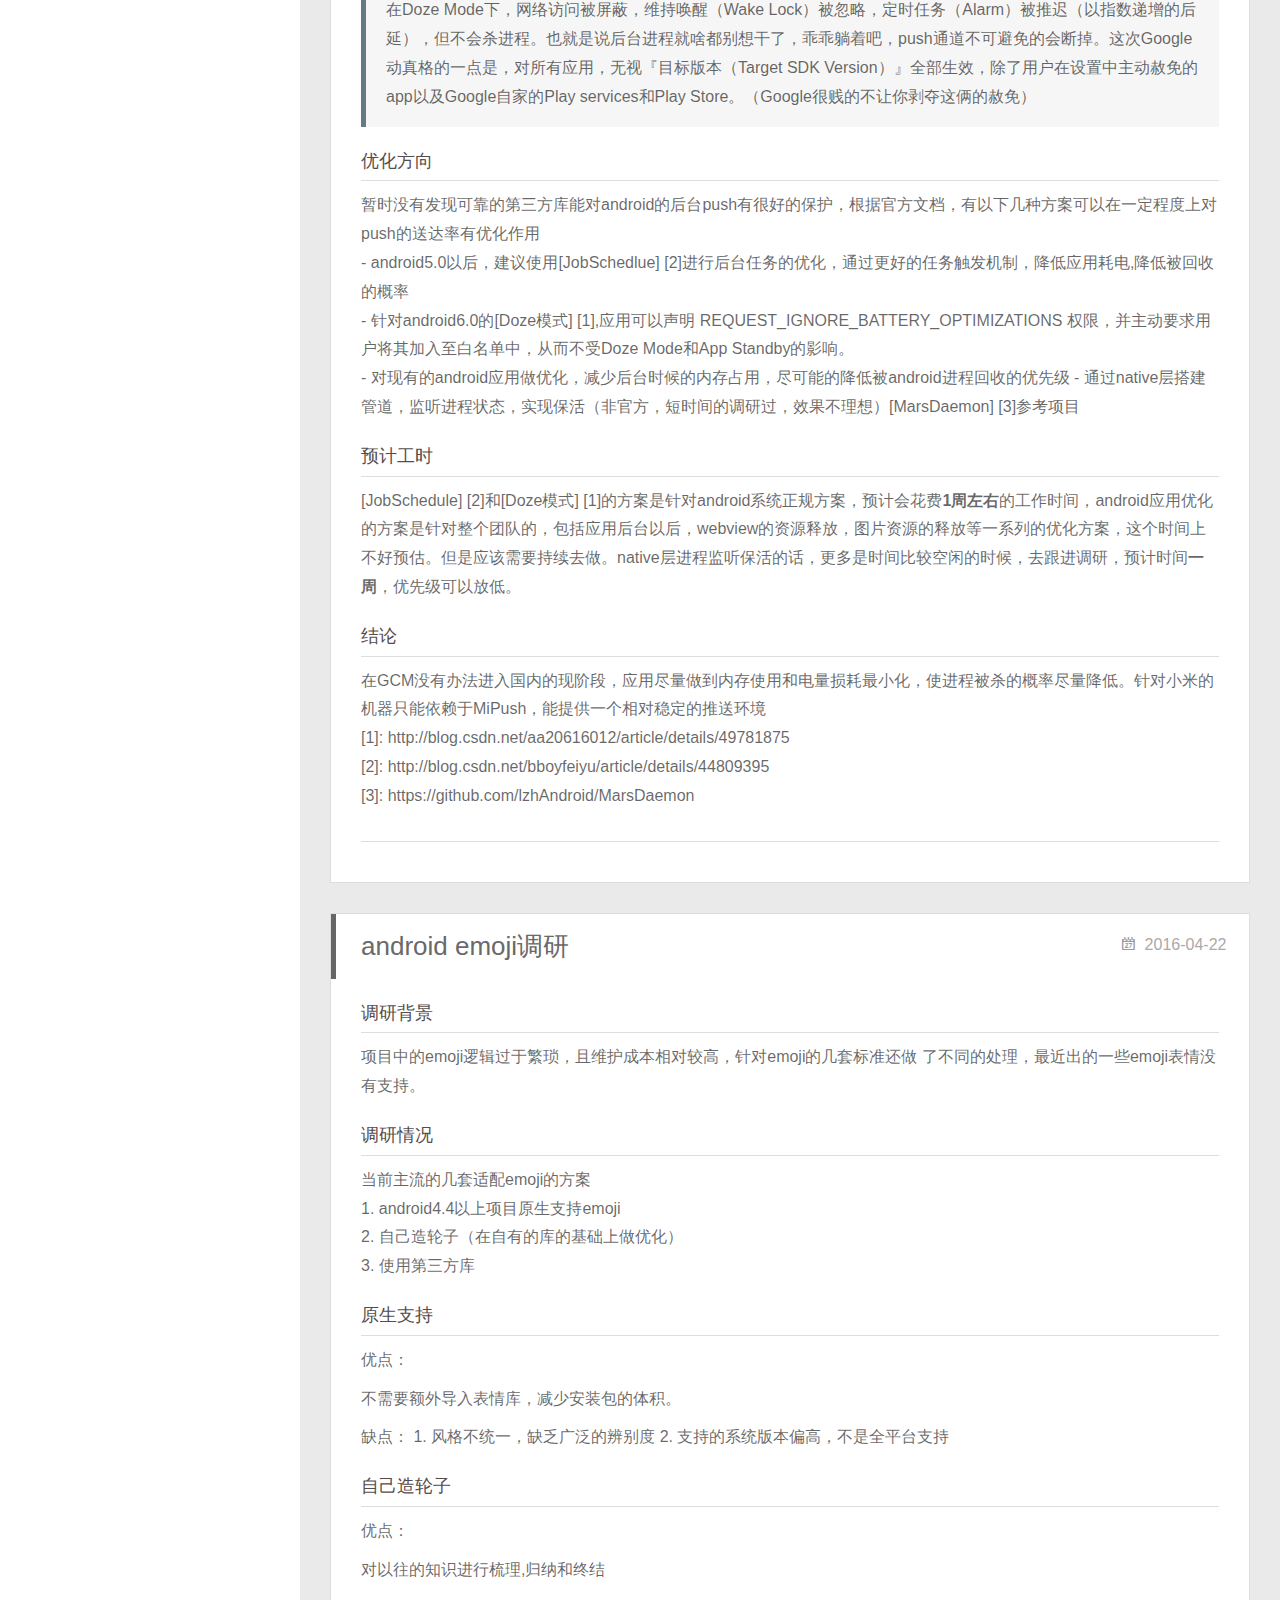
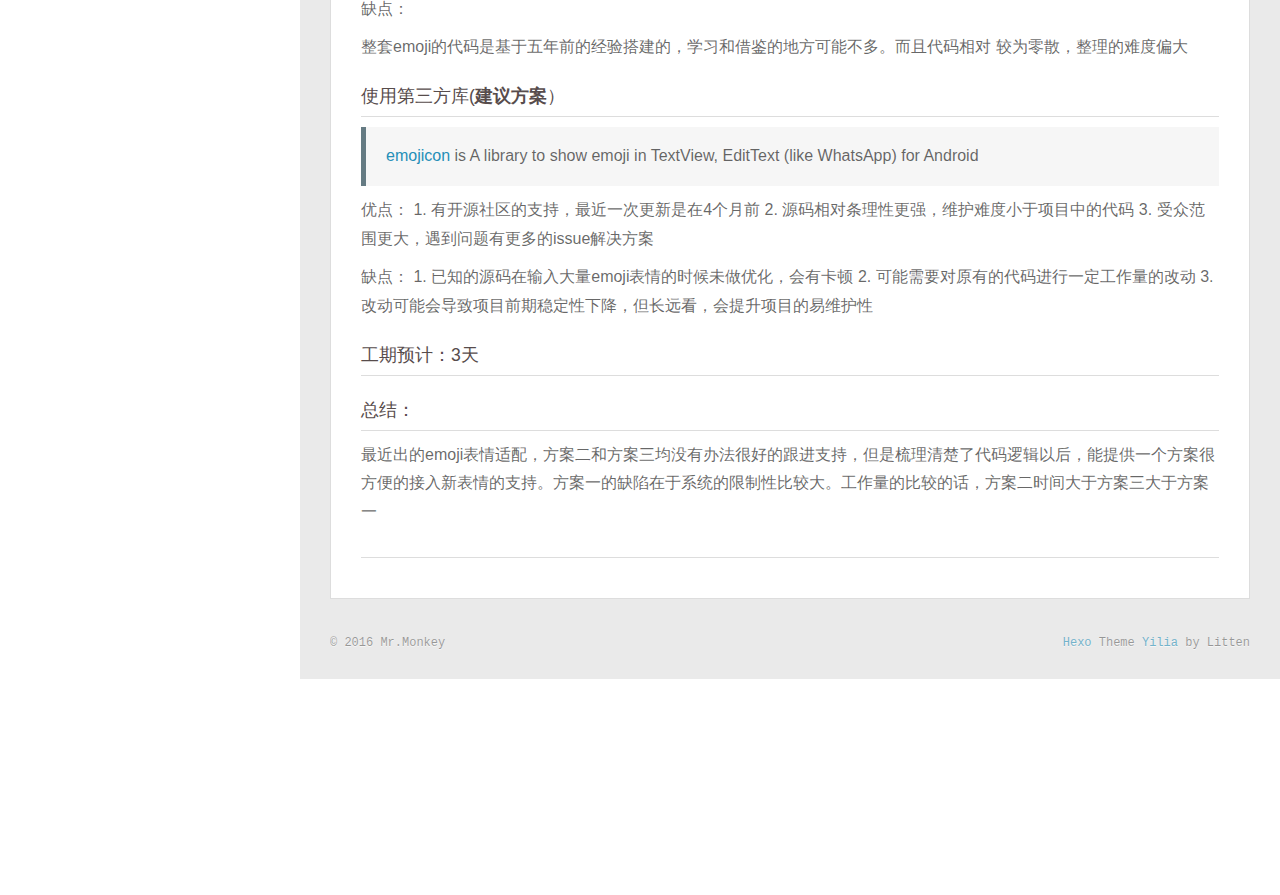
==== commit f8fafd4c: "modify some article" ====
--- a/index.html
+++ b/index.html
@@ -171,7 +171,9 @@
 <h3 id="先上一张整体的类图">先上一张整体的类图</h3>
 <p><img src="https://raw.githubusercontent.com/lzhAndroid/image/master/trident_framework_class.jpg"> <strong>Base**</strong>这一类的Fragment主要是针对当前项目的一些配置，比如全局的标题设置，数据内容为空的一些判断。<strong>Framework**</strong>这一类的Framework主要是出于跨项目的重用进行构建的，主要做一些下拉刷新，下拉加载更多，提供一些非固定实现的接口，都是一些便于新项目的扩展的一些实现。</p>
 <h3 id="给activity添加titlebar">给Activity添加titleBar</h3>
-<p>通过重写BaseActivity中的ITitleDataBinder接口，来实现标题栏的各个部分 ####添加标题 <figure class="highlight java"><table><tr><td class="gutter"><pre><span class="line">1</span><br><span class="line">2</span><br><span class="line">3</span><br><span class="line">4</span><br><span class="line">5</span><br></pre></td><td class="code"><pre><span class="line"><span class="comment">/**</span><br><span class="line"> * 更新中间标题</span><br><span class="line"> * <span class="doctag">@param</span> view 标题控件</span><br><span class="line"> */</span></span><br><span class="line"><span class="function"><span class="keyword">void</span> <span class="title">updateMiddleView</span><span class="params">(TextView view)</span></span>;</span><br></pre></td></tr></table></figure></p>
+<p>通过重写BaseActivity中的ITitleDataBinder接口，来实现标题栏的各个部分</p>
+<h4 id="添加标题">添加标题</h4>
+<figure class="highlight java"><table><tr><td class="gutter"><pre><span class="line">1</span><br><span class="line">2</span><br><span class="line">3</span><br><span class="line">4</span><br><span class="line">5</span><br></pre></td><td class="code"><pre><span class="line"><span class="comment">/**</span><br><span class="line"> * 更新中间标题</span><br><span class="line"> * <span class="doctag">@param</span> view 标题控件</span><br><span class="line"> */</span></span><br><span class="line"><span class="function"><span class="keyword">void</span> <span class="title">updateMiddleView</span><span class="params">(TextView view)</span></span>;</span><br></pre></td></tr></table></figure>
 <h4 id="给textview添加图标和标题">给TextView添加图标和标题</h4>
 <figure class="highlight java"><table><tr><td class="gutter"><pre><span class="line">1</span><br><span class="line">2</span><br><span class="line">3</span><br><span class="line">4</span><br><span class="line">5</span><br></pre></td><td class="code"><pre><span class="line">Drawable left = mAct.getResources().getDrawable(R.drawable.title_ico);</span><br><span class="line">    left.setBounds(<span class="number">0</span>, <span class="number">0</span>, left.getMinimumWidth(),</span><br><span class="line">    left.getMinimumHeight());</span><br><span class="line">mLeftTxtView.setText(<span class="string">"Miliyo"</span>);</span><br><span class="line">mLeftTxtView.setCompoundDrawables(left, <span class="keyword">null</span>, <span class="keyword">null</span>, <span class="keyword">null</span>);</span><br></pre></td></tr></table></figure>
 <h4 id="获取动态数据更新标题">获取动态数据，更新标题</h4>
@@ -208,16 +210,22 @@
 <p>通过getCreator返回一个ItemCreator，需要注意的是，这个ItemCreator实例是用来区分Item的类型的，所以一定要确保是单例的对象，建议写法是，返回一个<strong>static</strong>的对象，如下所示代码 <figure class="highlight java"><table><tr><td class="gutter"><pre><span class="line">1</span><br><span class="line">2</span><br><span class="line">3</span><br><span class="line">4</span><br><span class="line">5</span><br><span class="line">6</span><br><span class="line">7</span><br><span class="line">8</span><br><span class="line">9</span><br></pre></td><td class="code"><pre><span class="line"><span class="keyword">private</span> <span class="keyword">static</span> <span class="keyword">final</span> ItemCreator ITEM_CREATOR = <span class="keyword">new</span> ItemCreator() &#123;</span><br><span class="line"></span><br><span class="line">    <span class="meta">@Override</span></span><br><span class="line">    <span class="keyword">public</span> RecyclerView.<span class="function">ViewHolder <span class="title">onCreateViewHolder</span><span class="params">(ViewGroup parent)</span> </span>&#123;</span><br><span class="line">        View view = LayoutInflater.from(parent.getContext()).inflate(</span><br><span class="line">                R.layout.item_friend, parent, <span class="keyword">false</span>);</span><br><span class="line">        <span class="keyword">return</span> <span class="keyword">new</span> FriendHolder(view);</span><br><span class="line">    &#125;</span><br><span class="line">&#125;;</span><br></pre></td></tr></table></figure></p>
 <p>现在我们还需要实现的就只剩下item_friend的layout布局。</p>
 <blockquote>
-<p>如果我们需要实现一个<strong>多类型</strong>的列表，我们只需要向Adapter的ContentData，HeaderData,FooterData中add不同的ItemCreatorable。 ####序列化列表 下面的代码是ParcelRecycleFragment中的默认实现，如果有特殊需求，可以按照自己的需要重写该方法</p>
+<p>如果我们需要实现一个<strong>多类型</strong>的列表，我们只需要向Adapter的ContentData，HeaderData,FooterData中add不同的ItemCreatorable。</p>
+</blockquote>
+<h4 id="序列化列表">序列化列表</h4>
+<blockquote>
+<p>下面的代码是ParcelRecycleFragment中的默认实现，如果有特殊需求，可以按照自己的需要重写该方法</p>
 </blockquote>
 <p>使用Bundle中的序列化数据恢复界面,返回true则不调用onCreateInit恢复数据 <figure class="highlight java"><table><tr><td class="gutter"><pre><span class="line">1</span><br><span class="line">2</span><br><span class="line">3</span><br><span class="line">4</span><br><span class="line">5</span><br><span class="line">6</span><br><span class="line">7</span><br><span class="line">8</span><br><span class="line">9</span><br><span class="line">10</span><br><span class="line">11</span><br><span class="line">12</span><br><span class="line">13</span><br><span class="line">14</span><br><span class="line">15</span><br><span class="line">16</span><br><span class="line">17</span><br><span class="line">18</span><br><span class="line">19</span><br></pre></td><td class="code"><pre><span class="line"><span class="meta">@Override</span></span><br><span class="line"><span class="function"><span class="keyword">public</span> <span class="keyword">boolean</span> <span class="title">onRestoreInstanceState</span><span class="params">(Bundle savedInstanceState)</span> </span>&#123;</span><br><span class="line">    <span class="keyword">if</span> (savedInstanceState != <span class="keyword">null</span>) &#123;</span><br><span class="line">        ArrayList&lt;T&gt; contentData = savedInstanceState.getParcelableArrayList(KEY_CONTENT_DATA);</span><br><span class="line">        isLoadingMore = <span class="keyword">false</span>;</span><br><span class="line">        <span class="keyword">if</span>(contentData != <span class="keyword">null</span> &amp;&amp; contentData.size() &gt; <span class="number">0</span>)&#123;</span><br><span class="line">            getContentData().clear();</span><br><span class="line">            <span class="keyword">for</span> (T info:contentData)&#123;</span><br><span class="line">                <span class="keyword">if</span>(info==<span class="keyword">null</span>)&#123;</span><br><span class="line">                    <span class="keyword">return</span> <span class="keyword">super</span>.onRestoreInstanceState(savedInstanceState);</span><br><span class="line">                &#125;</span><br><span class="line">                getContentData().add(info);</span><br><span class="line">            &#125;</span><br><span class="line">            getAdapter().notifyDataSetChanged();</span><br><span class="line">            <span class="keyword">return</span> <span class="keyword">true</span>;</span><br><span class="line">        &#125;</span><br><span class="line">    &#125;</span><br><span class="line">    <span class="keyword">return</span> <span class="keyword">super</span>.onRestoreInstanceState(savedInstanceState);</span><br><span class="line">&#125;</span><br></pre></td></tr></table></figure></p>
 <p>保存数据到Bundle <figure class="highlight java"><table><tr><td class="gutter"><pre><span class="line">1</span><br><span class="line">2</span><br><span class="line">3</span><br><span class="line">4</span><br><span class="line">5</span><br><span class="line">6</span><br><span class="line">7</span><br><span class="line">8</span><br><span class="line">9</span><br></pre></td><td class="code"><pre><span class="line"><span class="meta">@Override</span></span><br><span class="line"><span class="function"><span class="keyword">public</span> <span class="keyword">void</span> <span class="title">onSaveInstanceState</span><span class="params">(Bundle outState)</span> </span>&#123;</span><br><span class="line">    <span class="keyword">super</span>.onSaveInstanceState(outState);</span><br><span class="line">    outState.putParcelableArrayList(KEY_CONTENT_DATA, (ArrayList&lt;? extends Parcelable&gt;) getContentData());</span><br><span class="line">    <span class="keyword">if</span>(mEmptyItem!=<span class="keyword">null</span>)&#123;</span><br><span class="line">        outState.putParcelable(KEY_EMPTY_ITEM, mEmptyItem);</span><br><span class="line">        outState.putInt(KEY_EMPTY_SHOW,isShowEmpty);</span><br><span class="line">    &#125;</span><br><span class="line">&#125;</span><br></pre></td></tr></table></figure></p>
 <h3 id="faq">FAQ</h3>
 <blockquote>
 <h4 id="关于自动刷新和手动刷新">关于自动刷新和手动刷新</h4>
-</blockquote>
-<p>**DataFragment中的autoRefresh方法，sendRequest的区别在于，是否需要在刷新的时候，调用控件的下拉刷新动画。autoRefresh方法会触发下拉的动画同时，调用sendRequest()，autoRefresh()方法默认是在onCreateInit()调用的，onCreateInit()的调用是在onActivityCreate()当中。不建议重写refreshUI方法，如果有需要重写，可以组内做适当讨论。 &gt;####列表对应的fragment基类具体是哪一个，非列表一般继承哪个fragment.</p>
-<p>列表类型的Fragment，如果不需要进行序列化保存操作的话，继承BaseRecycleFragment,如果需要进行序列化操作的话，继承ParcelRecycleFragment。非列表需要有下拉刷新操作或者网络请求操作的类继承自BaseDataFragment，只是纯界面显示，不需要根据网络数据初始化界面的，使用BaseFragment。 &gt;####fragment中主要方法的调用顺序，我们做初始化操作和注册广播最好在哪个方法里面调用比较好。</p>
+<p>**DataFragment中的autoRefresh方法，sendRequest的区别在于，是否需要在刷新的时候，调用控件的下拉刷新动画。autoRefresh方法会触发下拉的动画同时，调用sendRequest()，autoRefresh()方法默认是在onCreateInit()调用的，onCreateInit()的调用是在onActivityCreate()当中。不建议重写refreshUI方法，如果有需要重写，可以组内做适当讨论。</p>
+</blockquote>
+<h4 id="列表对应的fragment基类具体是哪一个非列表一般继承哪个fragment.">列表对应的fragment基类具体是哪一个，非列表一般继承哪个fragment.</h4>
+<p>列表类型的Fragment，如果不需要进行序列化保存操作的话，继承BaseRecycleFragment,如果需要进行序列化操作的话，继承ParcelRecycleFragment。非列表需要有下拉刷新操作或者网络请求操作的类继承自BaseDataFragment，只是纯界面显示，不需要根据网络数据初始化界面的，使用BaseFragment。</p>
+<h4 id="fragment中主要方法的调用顺序我们做初始化操作和注册广播最好在哪个方法里面调用比较好">fragment中主要方法的调用顺序，我们做初始化操作和注册广播最好在哪个方法里面调用比较好。</h4>
 <p>注册广播等初始化等需要Activity context环境的操作建议在onActivityCreate中实现，onCreateInit可以确保在Activity初始化和序列化失败的时候调用。项目中建议使用initView来替代onCreateView方法。</p>
 
       
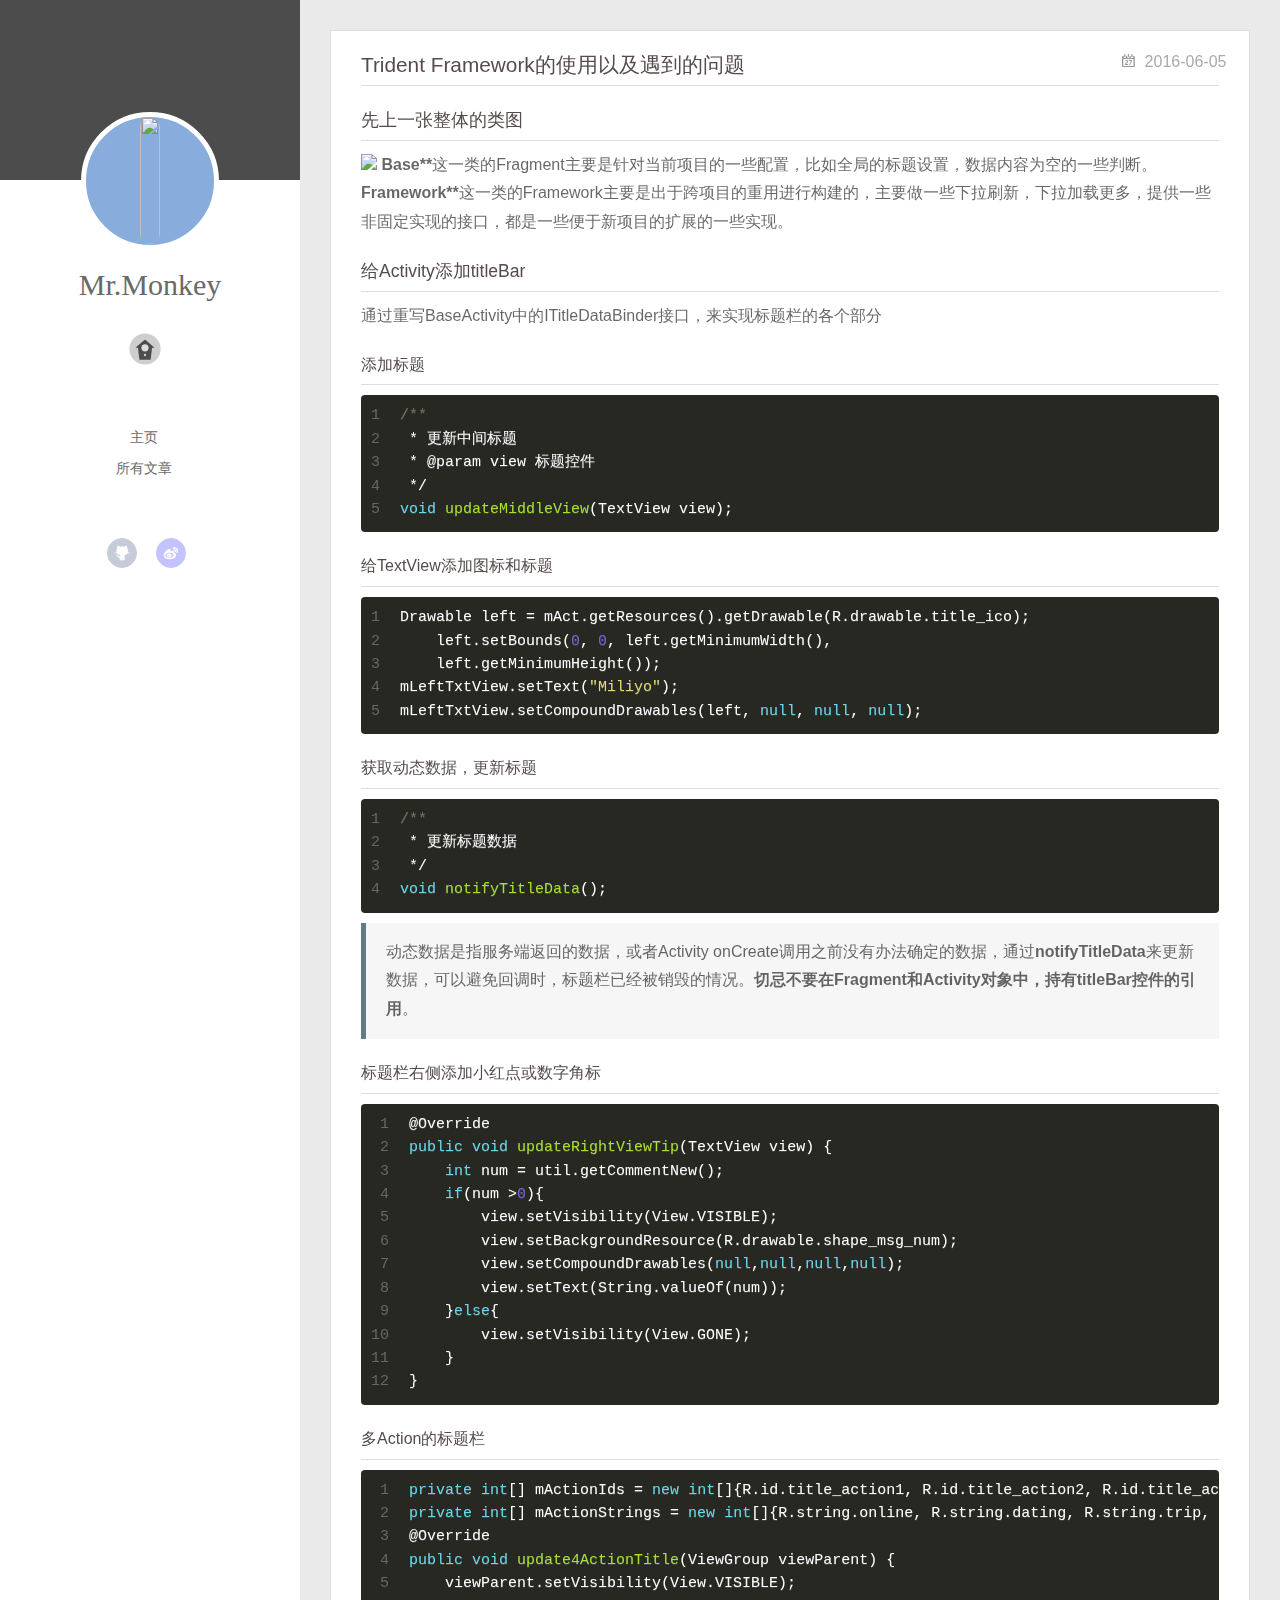
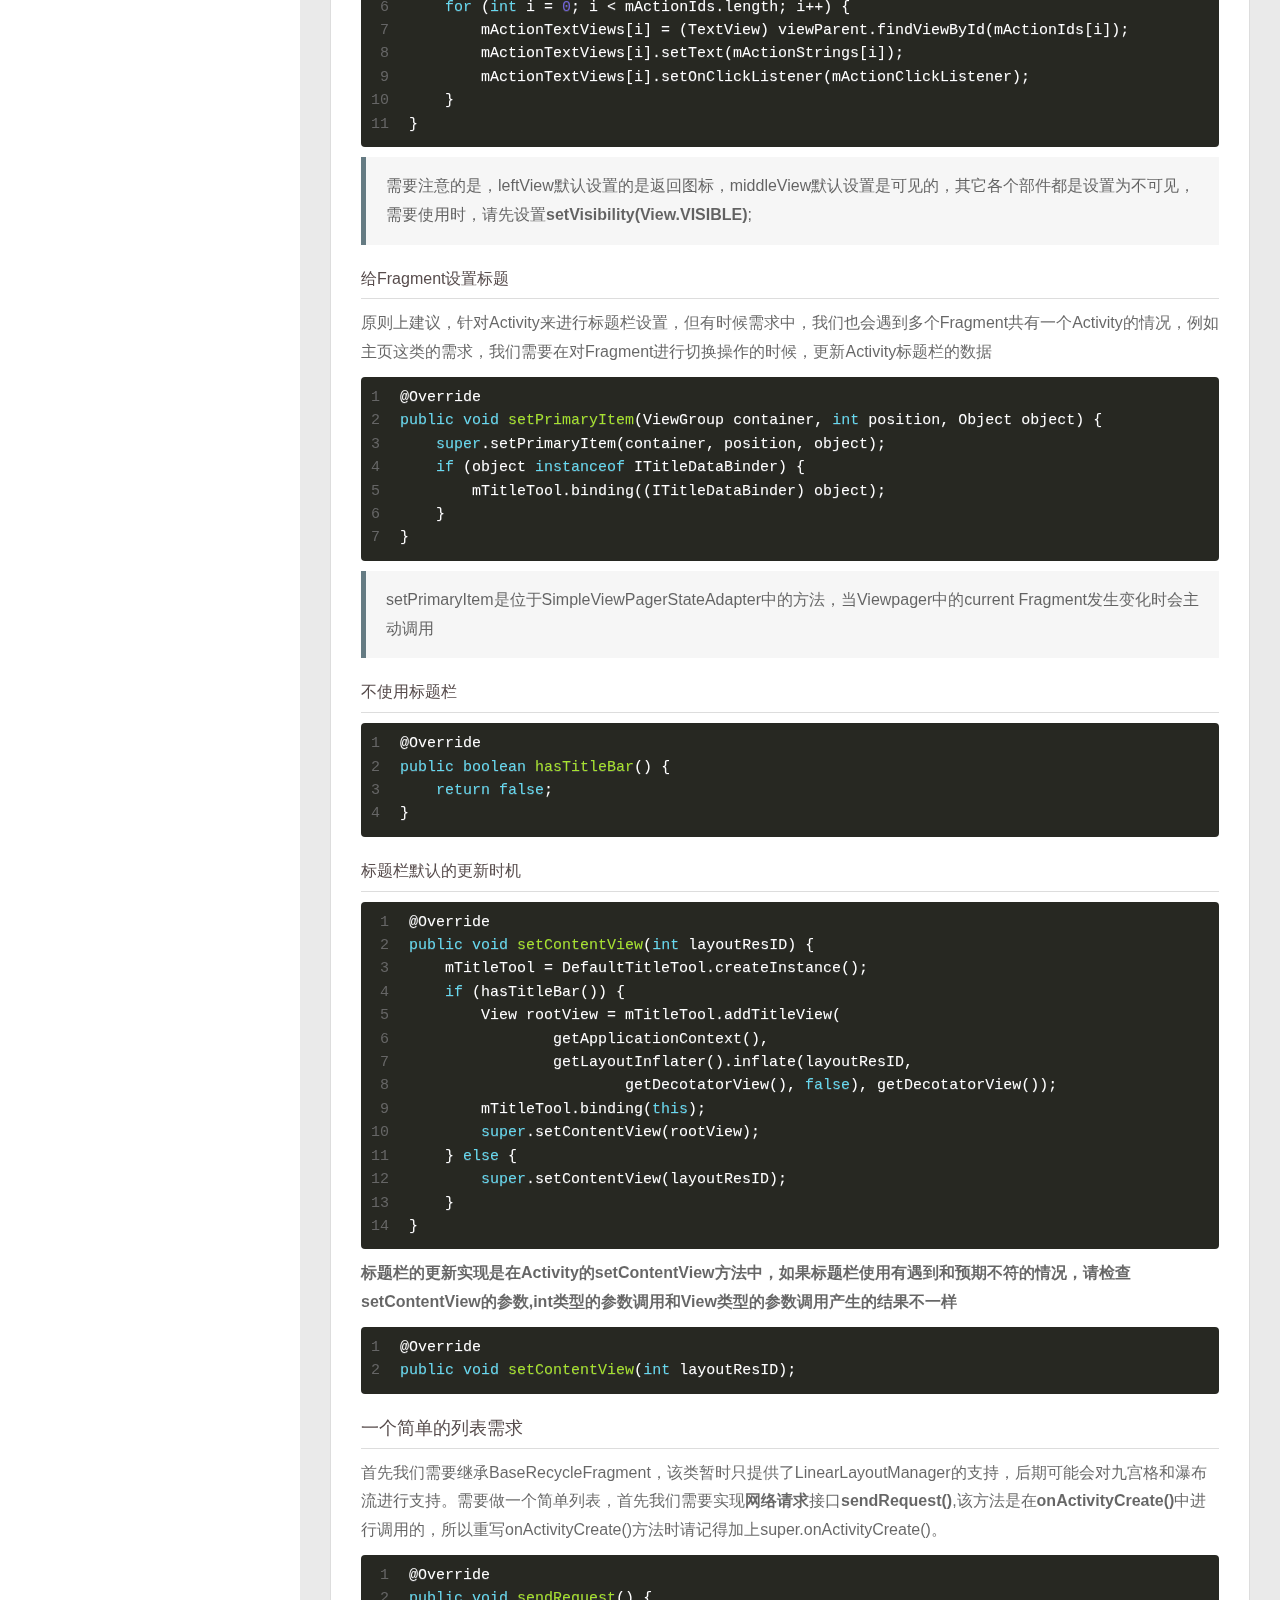
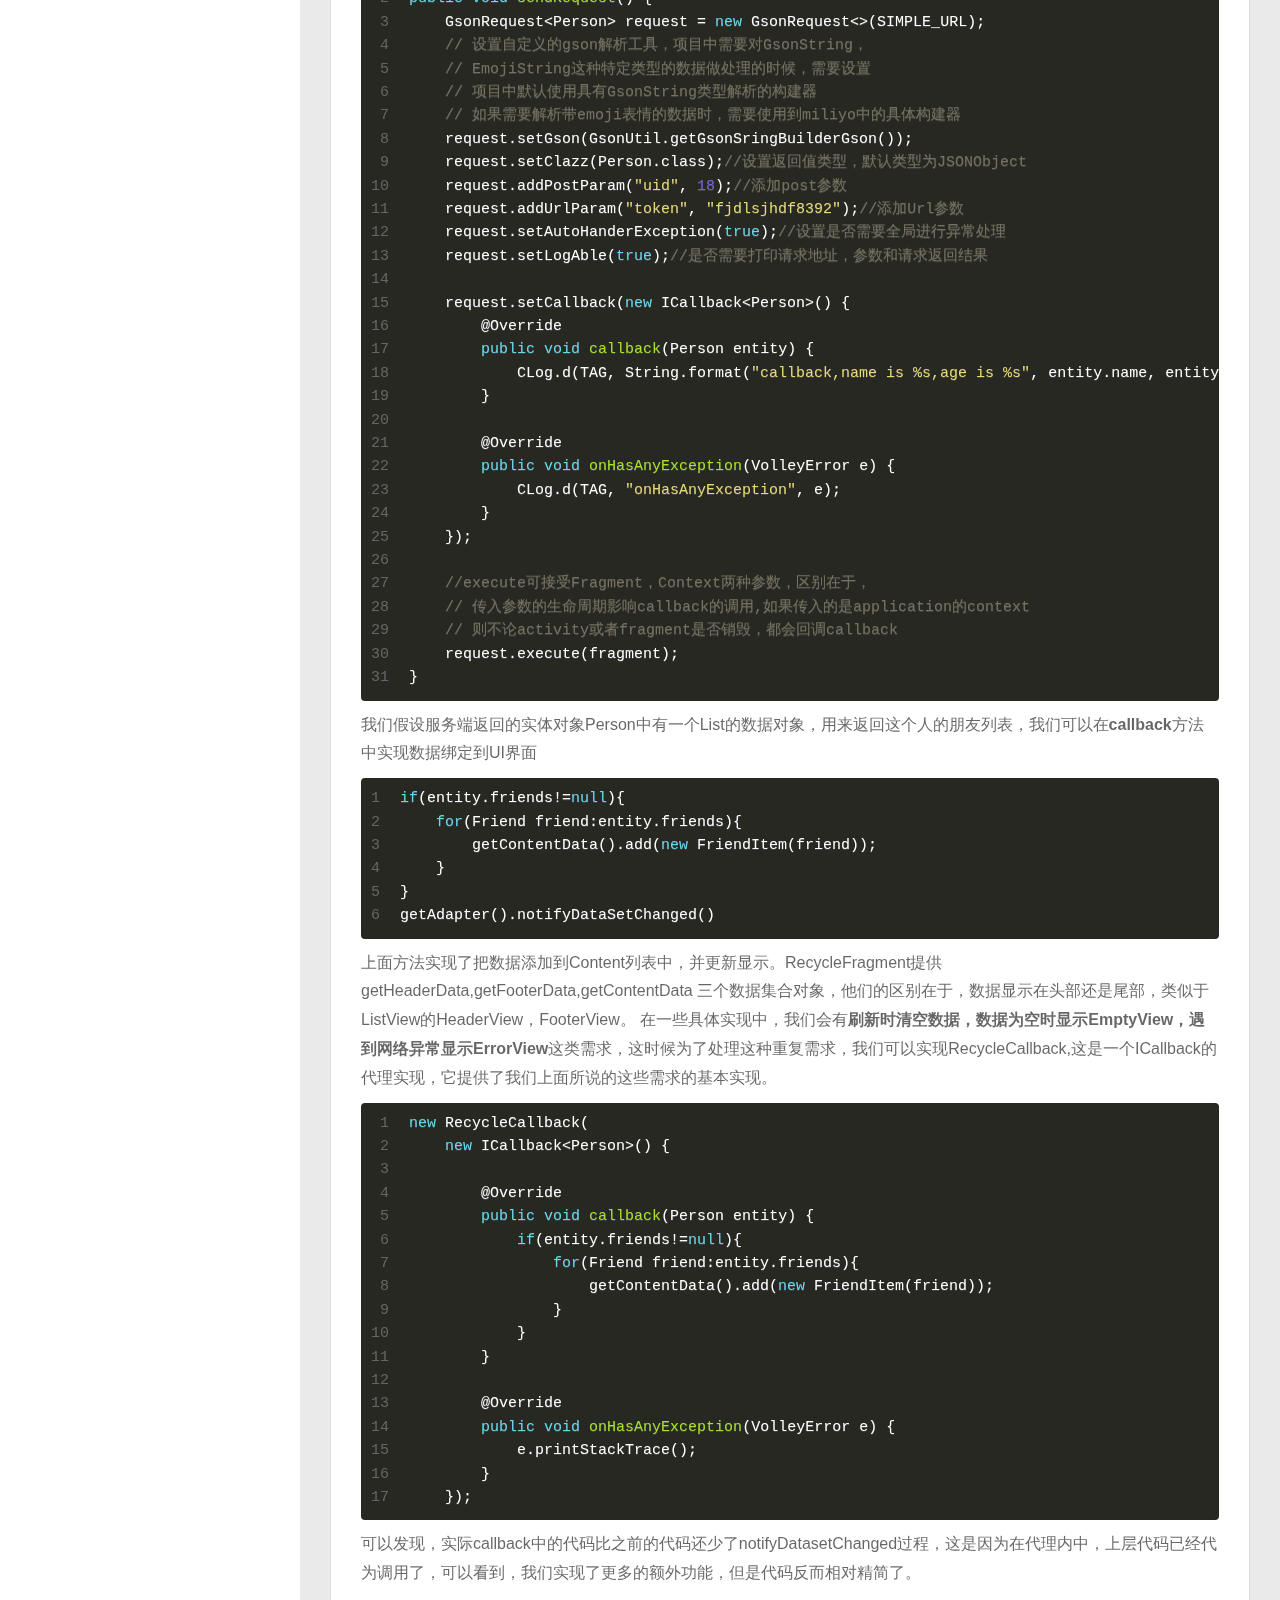
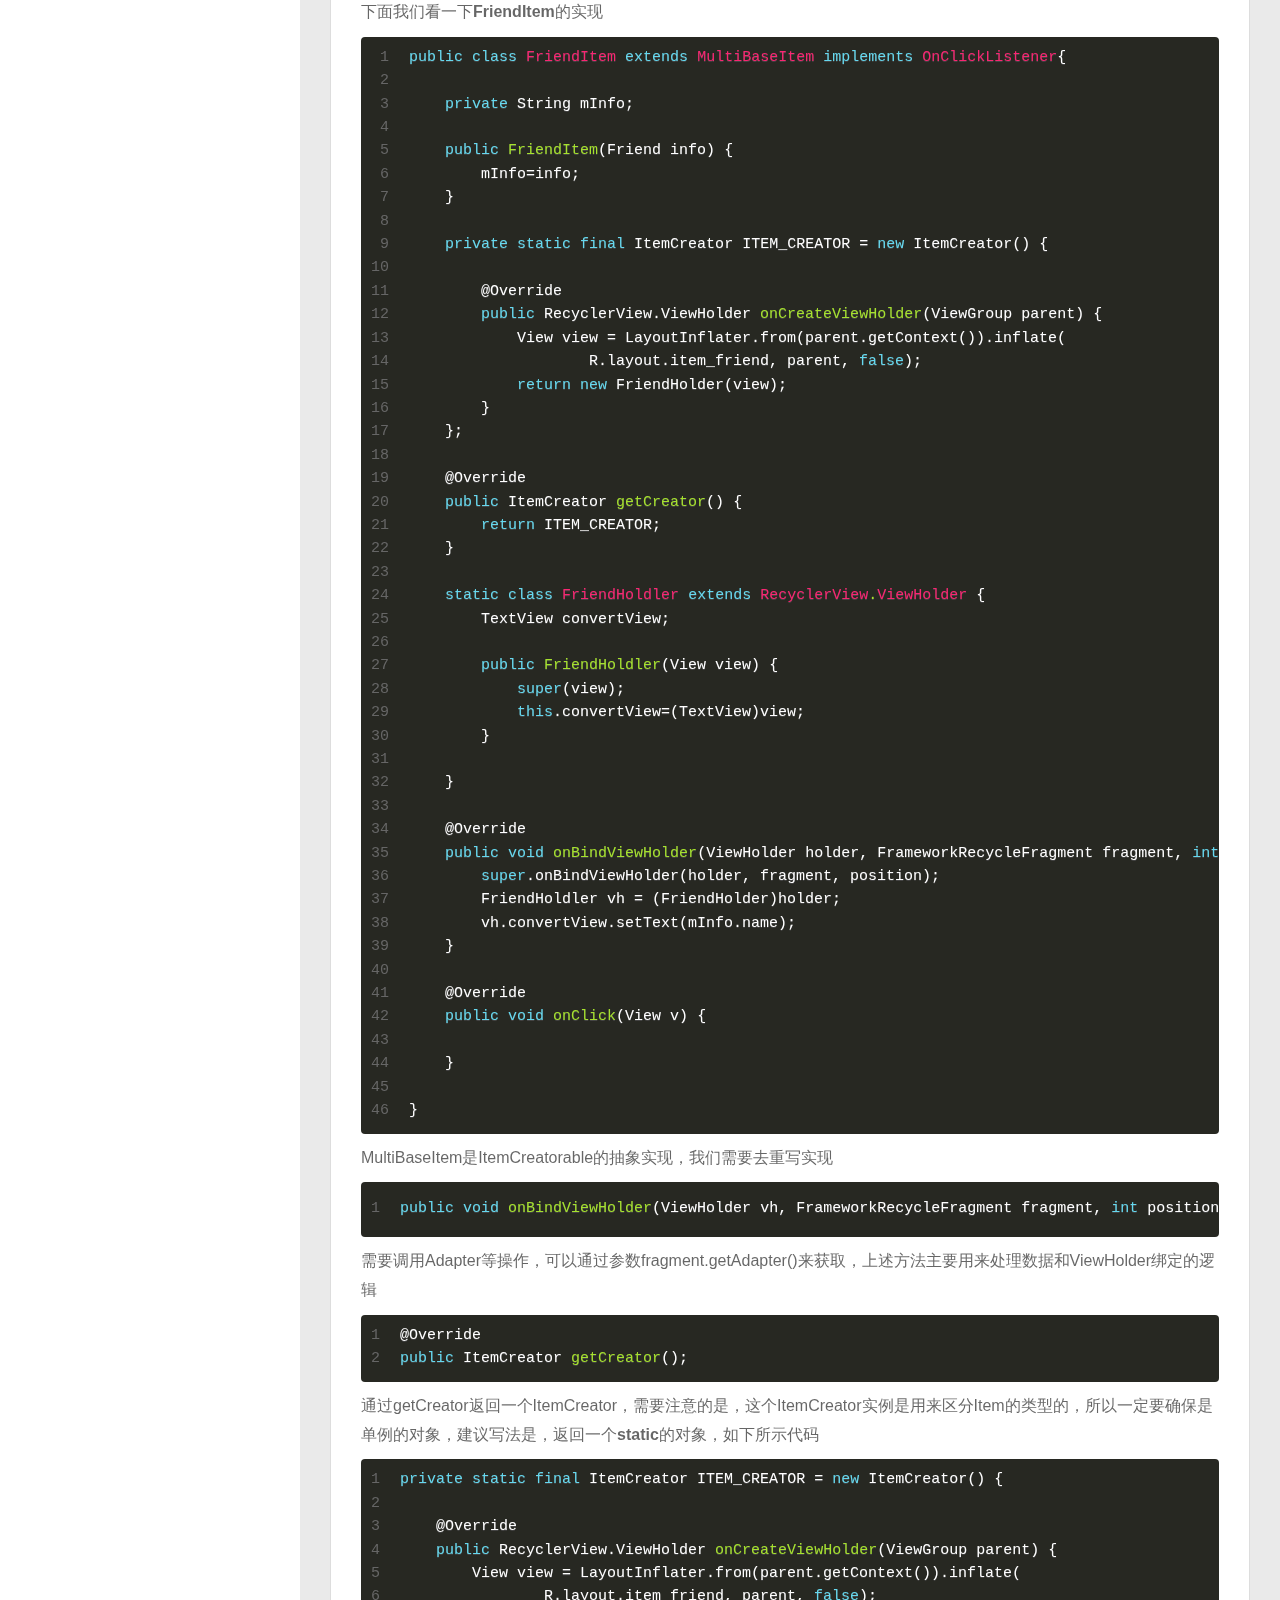
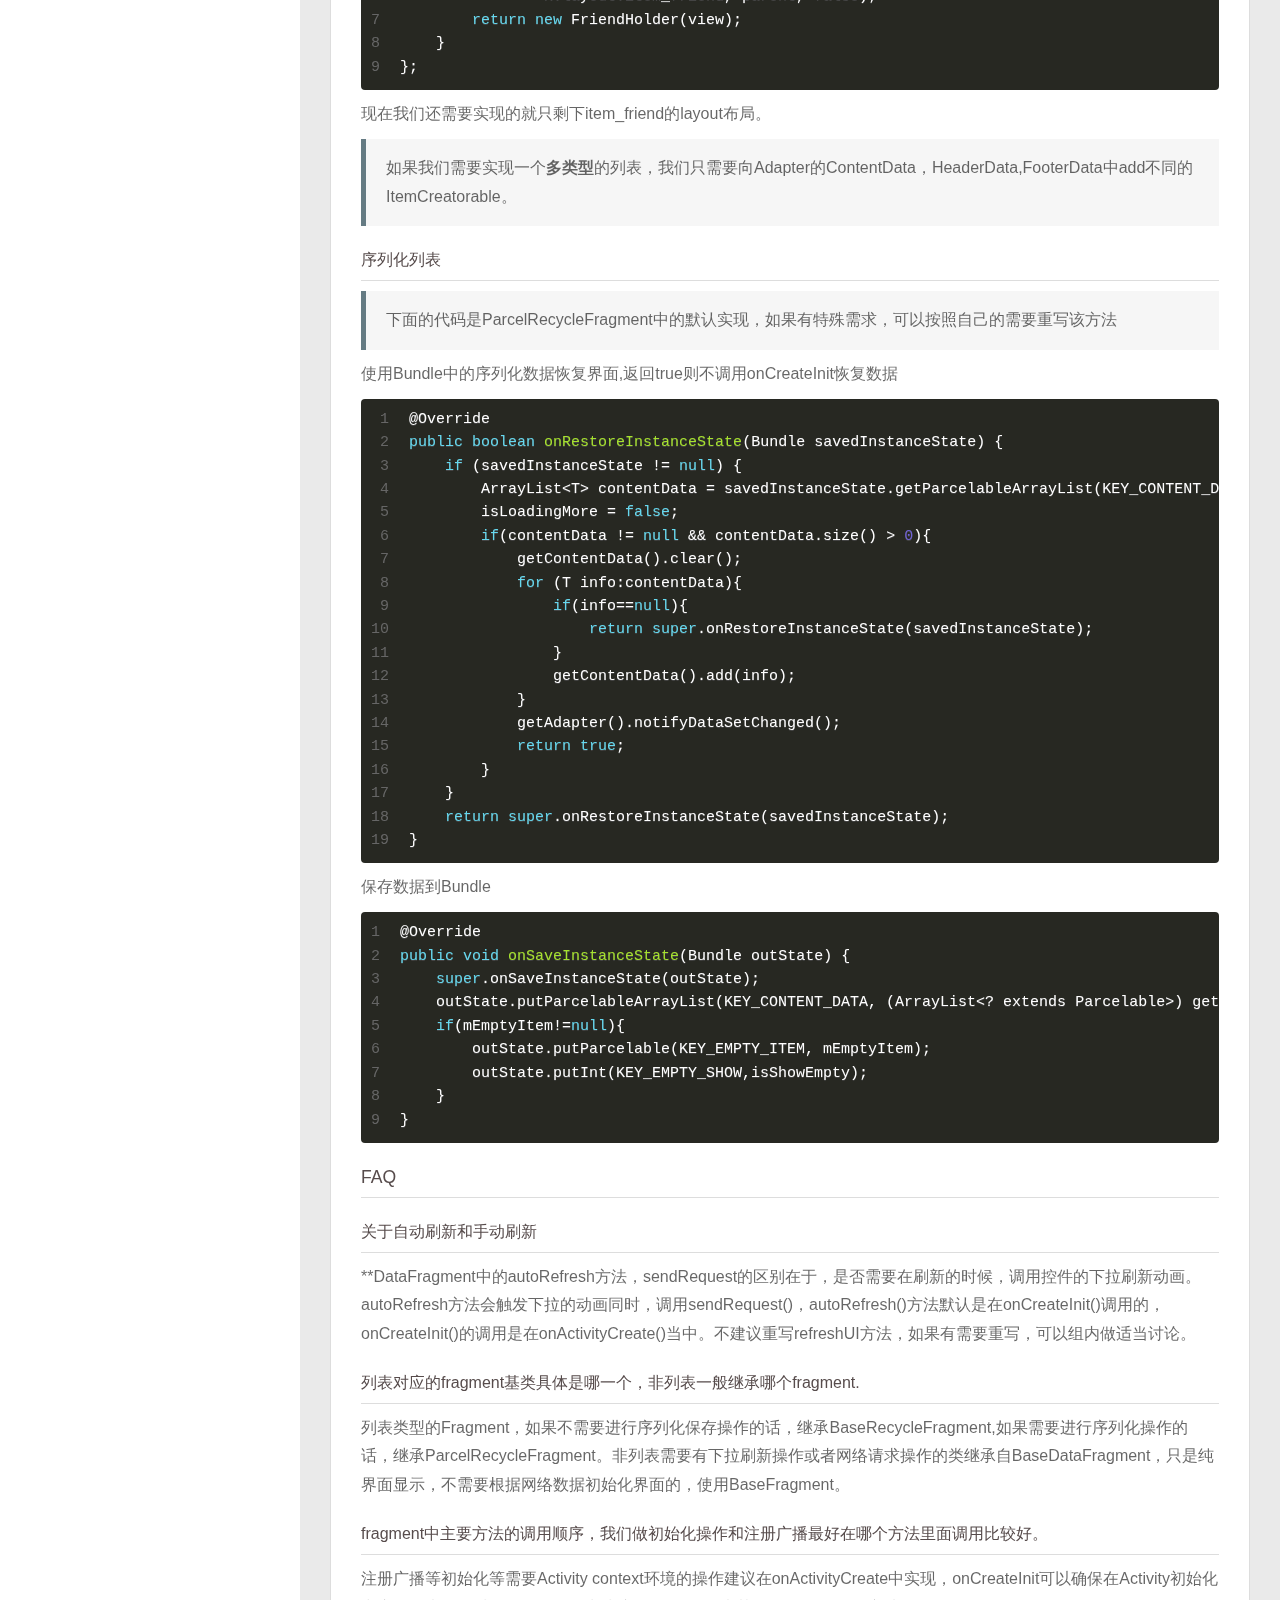
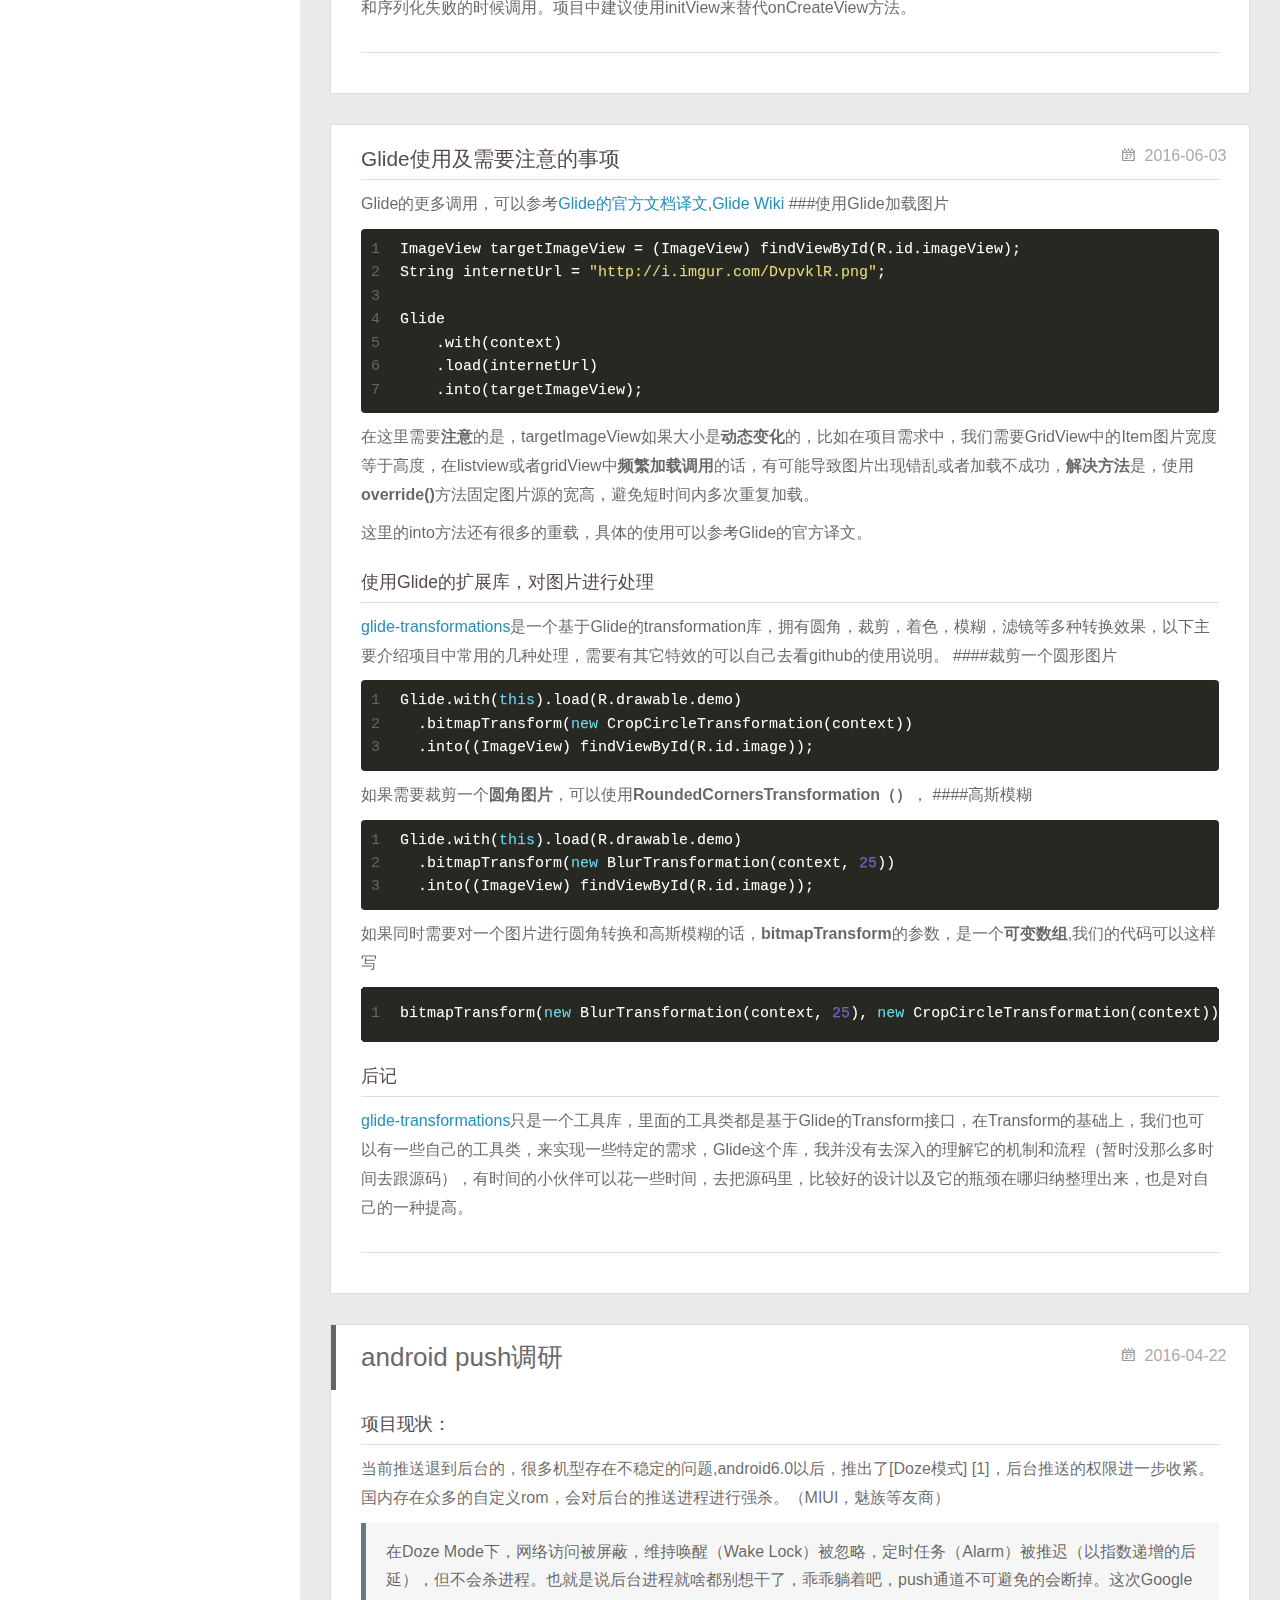
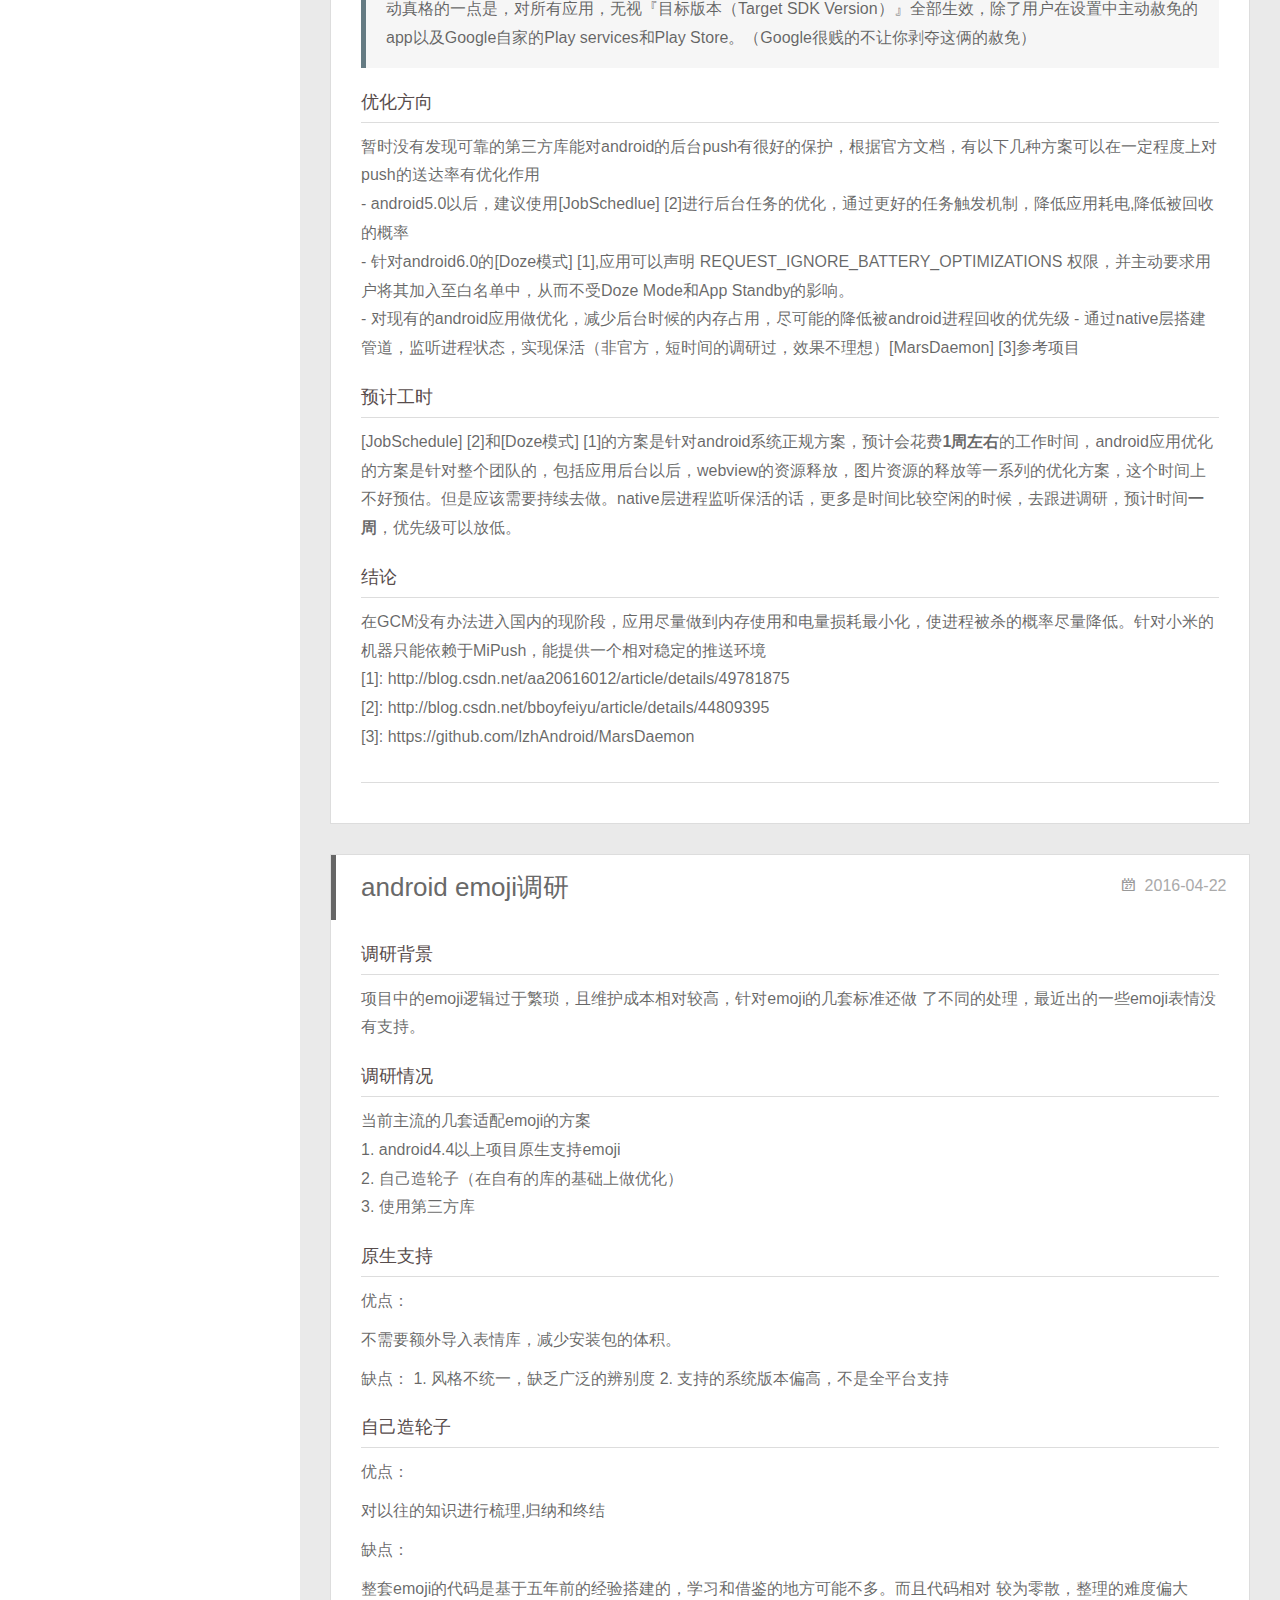
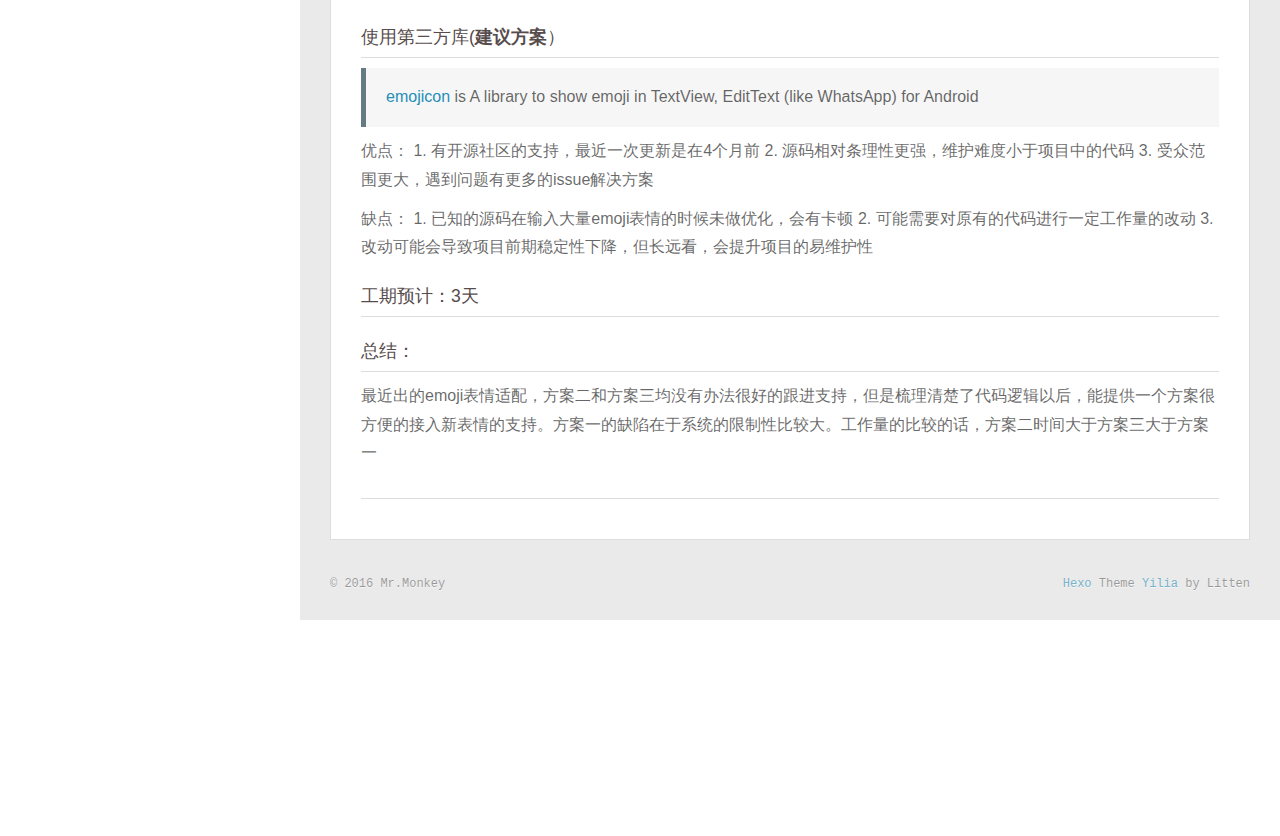
==== commit f79cb63d: "modify some article" ====
--- a/index.html
+++ b/index.html
@@ -219,10 +219,8 @@
 <p>使用Bundle中的序列化数据恢复界面,返回true则不调用onCreateInit恢复数据 <figure class="highlight java"><table><tr><td class="gutter"><pre><span class="line">1</span><br><span class="line">2</span><br><span class="line">3</span><br><span class="line">4</span><br><span class="line">5</span><br><span class="line">6</span><br><span class="line">7</span><br><span class="line">8</span><br><span class="line">9</span><br><span class="line">10</span><br><span class="line">11</span><br><span class="line">12</span><br><span class="line">13</span><br><span class="line">14</span><br><span class="line">15</span><br><span class="line">16</span><br><span class="line">17</span><br><span class="line">18</span><br><span class="line">19</span><br></pre></td><td class="code"><pre><span class="line"><span class="meta">@Override</span></span><br><span class="line"><span class="function"><span class="keyword">public</span> <span class="keyword">boolean</span> <span class="title">onRestoreInstanceState</span><span class="params">(Bundle savedInstanceState)</span> </span>&#123;</span><br><span class="line">    <span class="keyword">if</span> (savedInstanceState != <span class="keyword">null</span>) &#123;</span><br><span class="line">        ArrayList&lt;T&gt; contentData = savedInstanceState.getParcelableArrayList(KEY_CONTENT_DATA);</span><br><span class="line">        isLoadingMore = <span class="keyword">false</span>;</span><br><span class="line">        <span class="keyword">if</span>(contentData != <span class="keyword">null</span> &amp;&amp; contentData.size() &gt; <span class="number">0</span>)&#123;</span><br><span class="line">            getContentData().clear();</span><br><span class="line">            <span class="keyword">for</span> (T info:contentData)&#123;</span><br><span class="line">                <span class="keyword">if</span>(info==<span class="keyword">null</span>)&#123;</span><br><span class="line">                    <span class="keyword">return</span> <span class="keyword">super</span>.onRestoreInstanceState(savedInstanceState);</span><br><span class="line">                &#125;</span><br><span class="line">                getContentData().add(info);</span><br><span class="line">            &#125;</span><br><span class="line">            getAdapter().notifyDataSetChanged();</span><br><span class="line">            <span class="keyword">return</span> <span class="keyword">true</span>;</span><br><span class="line">        &#125;</span><br><span class="line">    &#125;</span><br><span class="line">    <span class="keyword">return</span> <span class="keyword">super</span>.onRestoreInstanceState(savedInstanceState);</span><br><span class="line">&#125;</span><br></pre></td></tr></table></figure></p>
 <p>保存数据到Bundle <figure class="highlight java"><table><tr><td class="gutter"><pre><span class="line">1</span><br><span class="line">2</span><br><span class="line">3</span><br><span class="line">4</span><br><span class="line">5</span><br><span class="line">6</span><br><span class="line">7</span><br><span class="line">8</span><br><span class="line">9</span><br></pre></td><td class="code"><pre><span class="line"><span class="meta">@Override</span></span><br><span class="line"><span class="function"><span class="keyword">public</span> <span class="keyword">void</span> <span class="title">onSaveInstanceState</span><span class="params">(Bundle outState)</span> </span>&#123;</span><br><span class="line">    <span class="keyword">super</span>.onSaveInstanceState(outState);</span><br><span class="line">    outState.putParcelableArrayList(KEY_CONTENT_DATA, (ArrayList&lt;? extends Parcelable&gt;) getContentData());</span><br><span class="line">    <span class="keyword">if</span>(mEmptyItem!=<span class="keyword">null</span>)&#123;</span><br><span class="line">        outState.putParcelable(KEY_EMPTY_ITEM, mEmptyItem);</span><br><span class="line">        outState.putInt(KEY_EMPTY_SHOW,isShowEmpty);</span><br><span class="line">    &#125;</span><br><span class="line">&#125;</span><br></pre></td></tr></table></figure></p>
 <h3 id="faq">FAQ</h3>
-<blockquote>
 <h4 id="关于自动刷新和手动刷新">关于自动刷新和手动刷新</h4>
 <p>**DataFragment中的autoRefresh方法，sendRequest的区别在于，是否需要在刷新的时候，调用控件的下拉刷新动画。autoRefresh方法会触发下拉的动画同时，调用sendRequest()，autoRefresh()方法默认是在onCreateInit()调用的，onCreateInit()的调用是在onActivityCreate()当中。不建议重写refreshUI方法，如果有需要重写，可以组内做适当讨论。</p>
-</blockquote>
 <h4 id="列表对应的fragment基类具体是哪一个非列表一般继承哪个fragment.">列表对应的fragment基类具体是哪一个，非列表一般继承哪个fragment.</h4>
 <p>列表类型的Fragment，如果不需要进行序列化保存操作的话，继承BaseRecycleFragment,如果需要进行序列化操作的话，继承ParcelRecycleFragment。非列表需要有下拉刷新操作或者网络请求操作的类继承自BaseDataFragment，只是纯界面显示，不需要根据网络数据初始化界面的，使用BaseFragment。</p>
 <h4 id="fragment中主要方法的调用顺序我们做初始化操作和注册广播最好在哪个方法里面调用比较好">fragment中主要方法的调用顺序，我们做初始化操作和注册广播最好在哪个方法里面调用比较好。</h4>
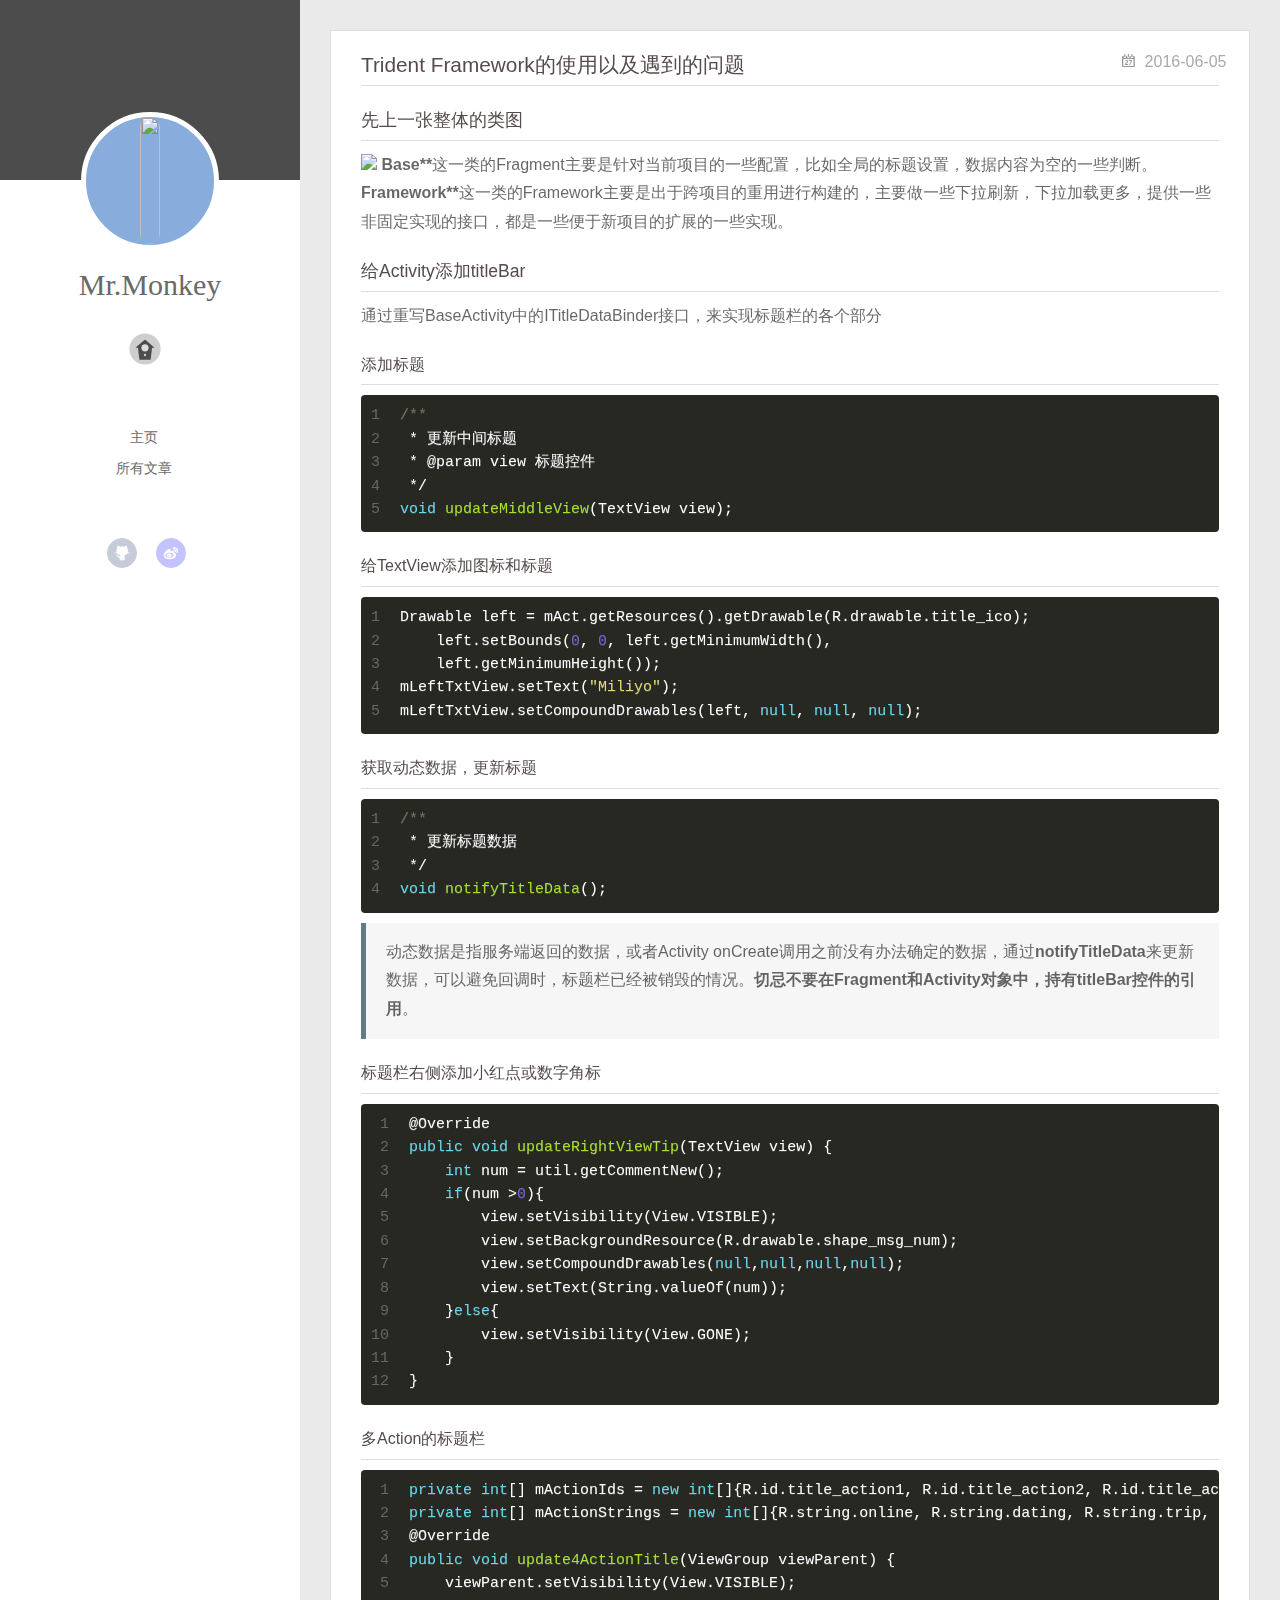
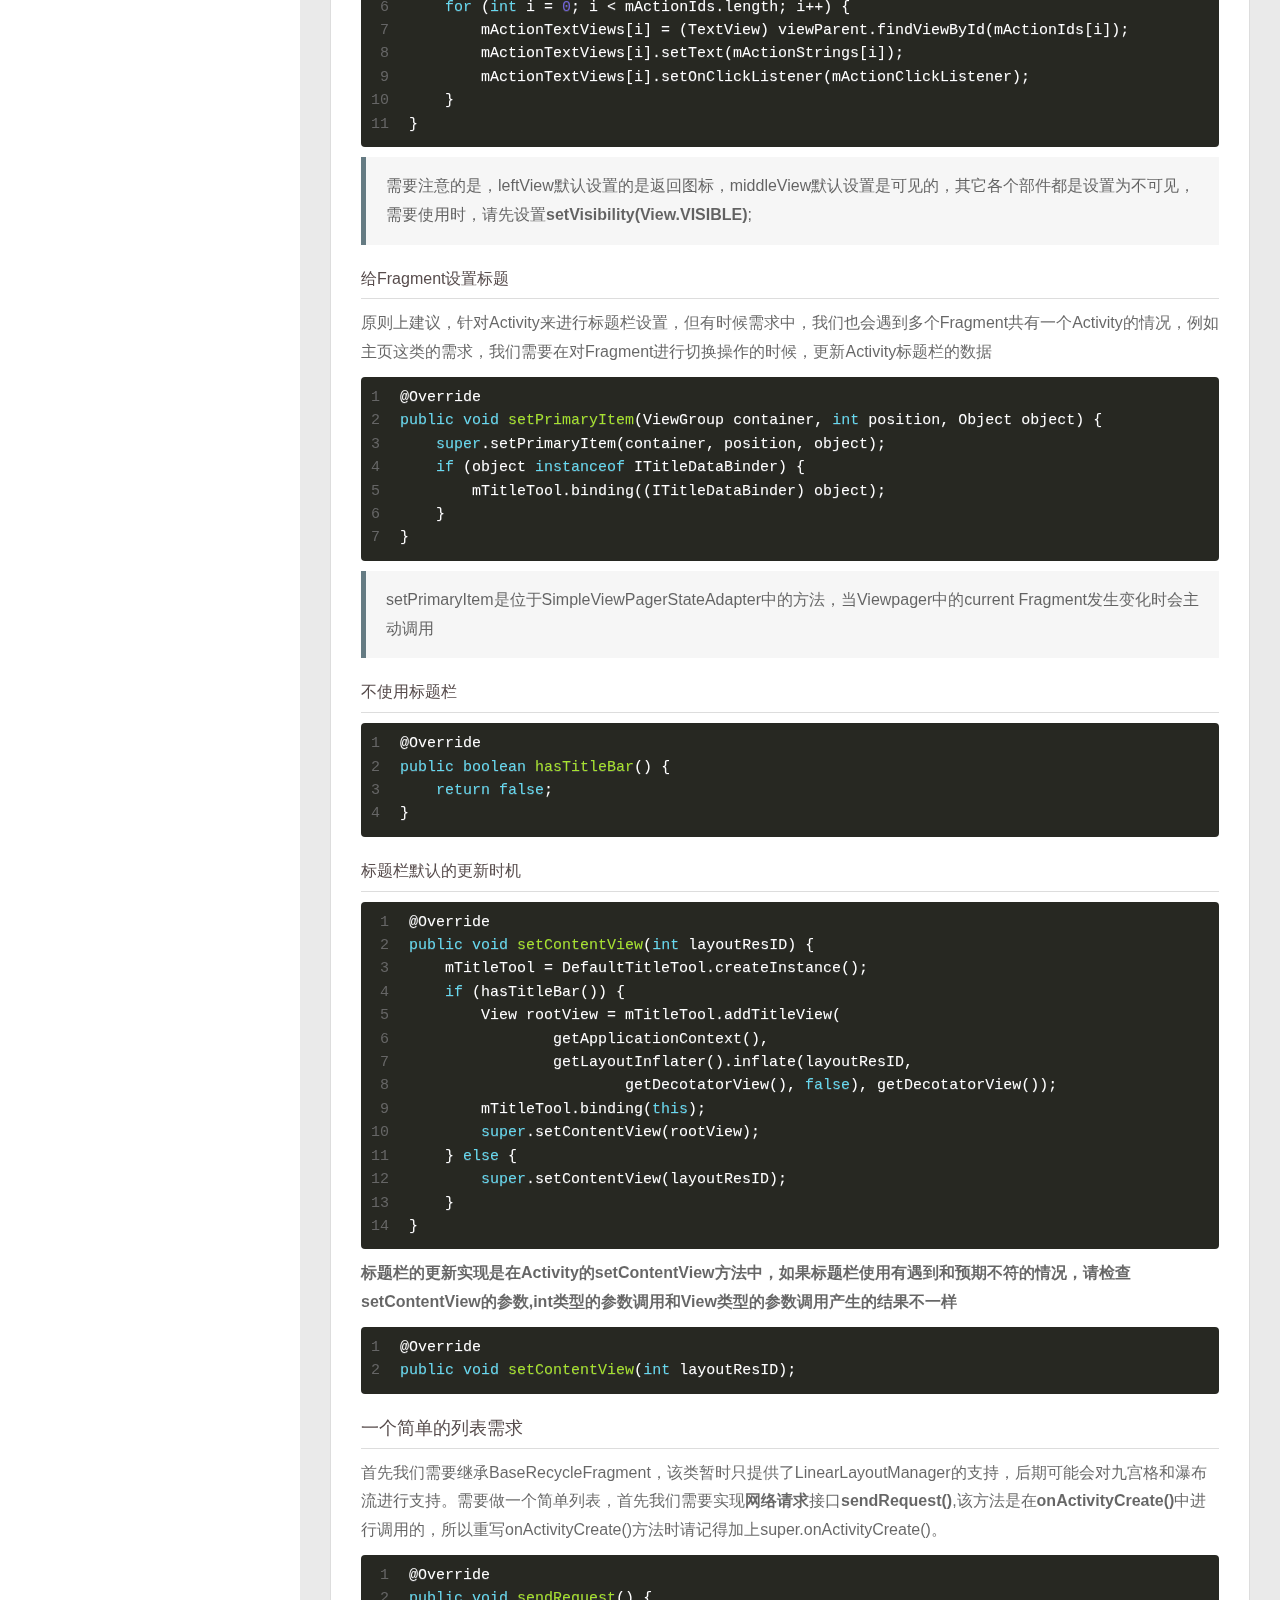
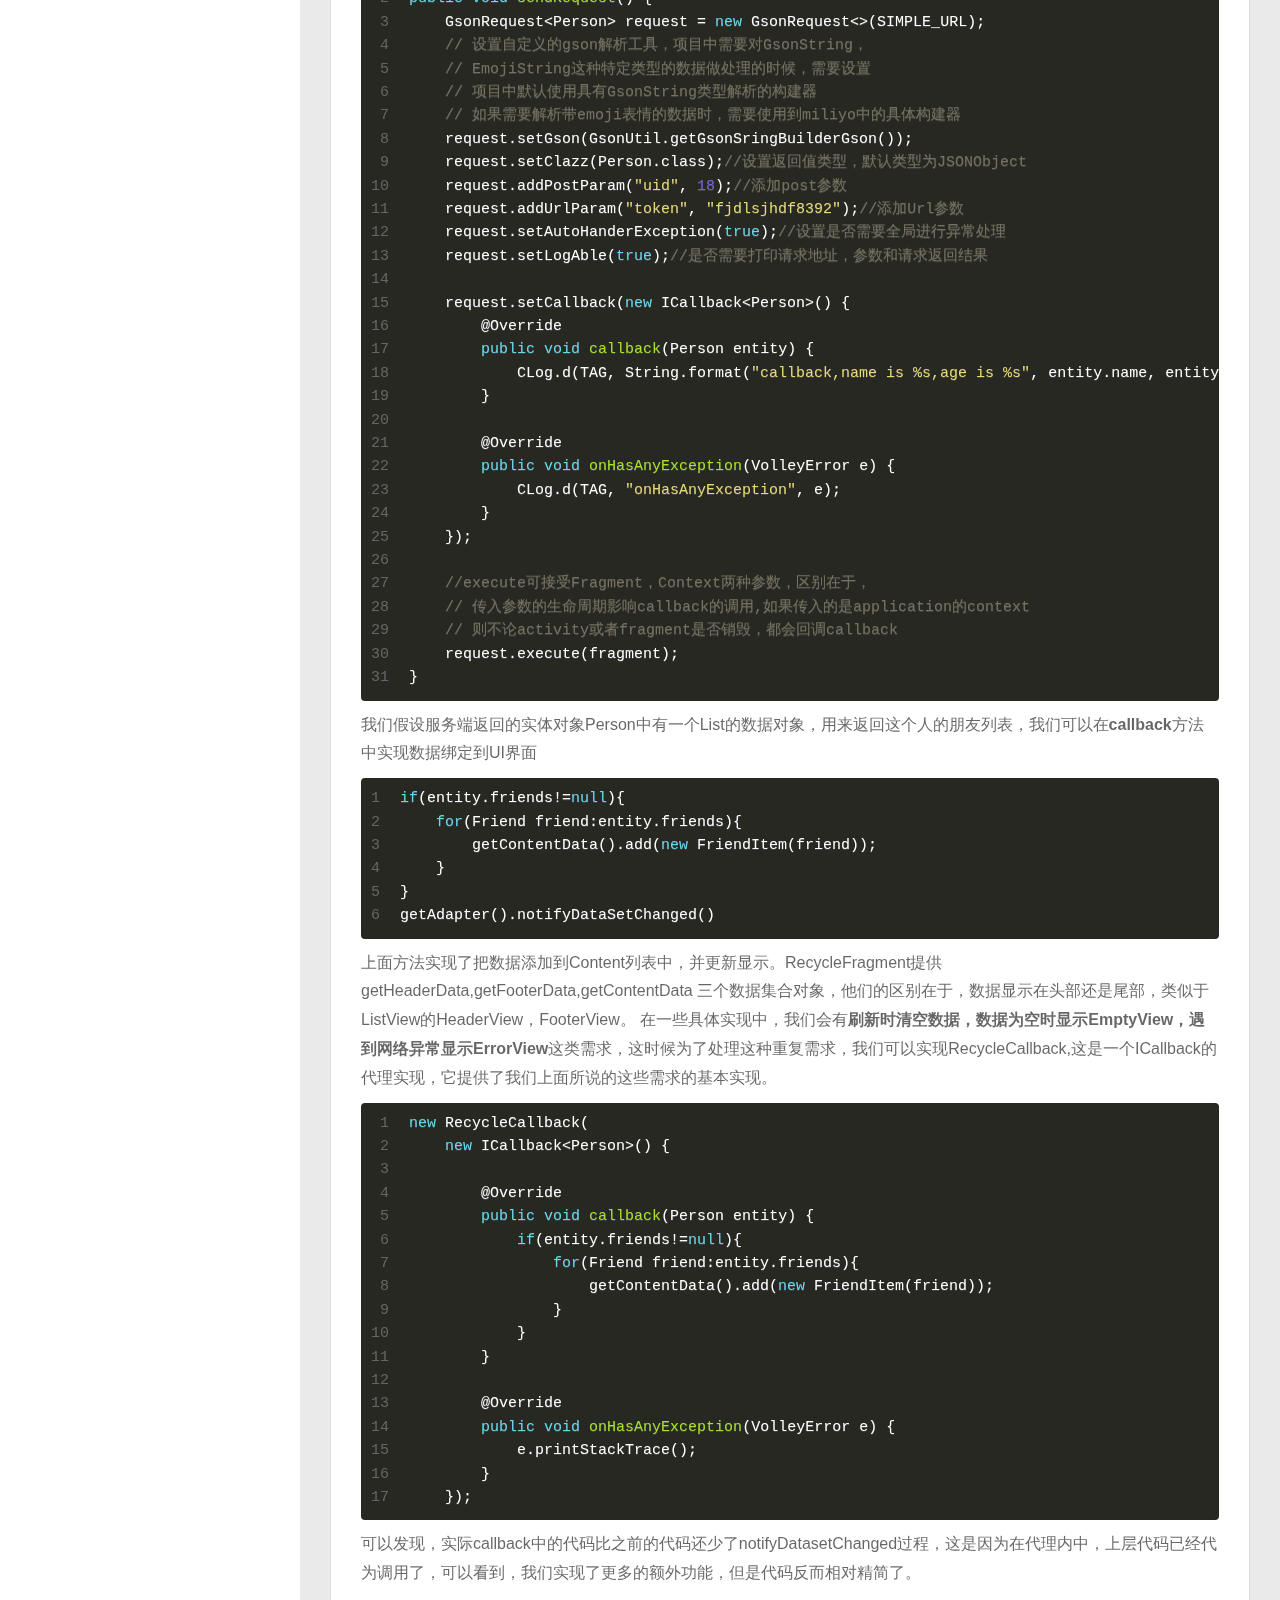
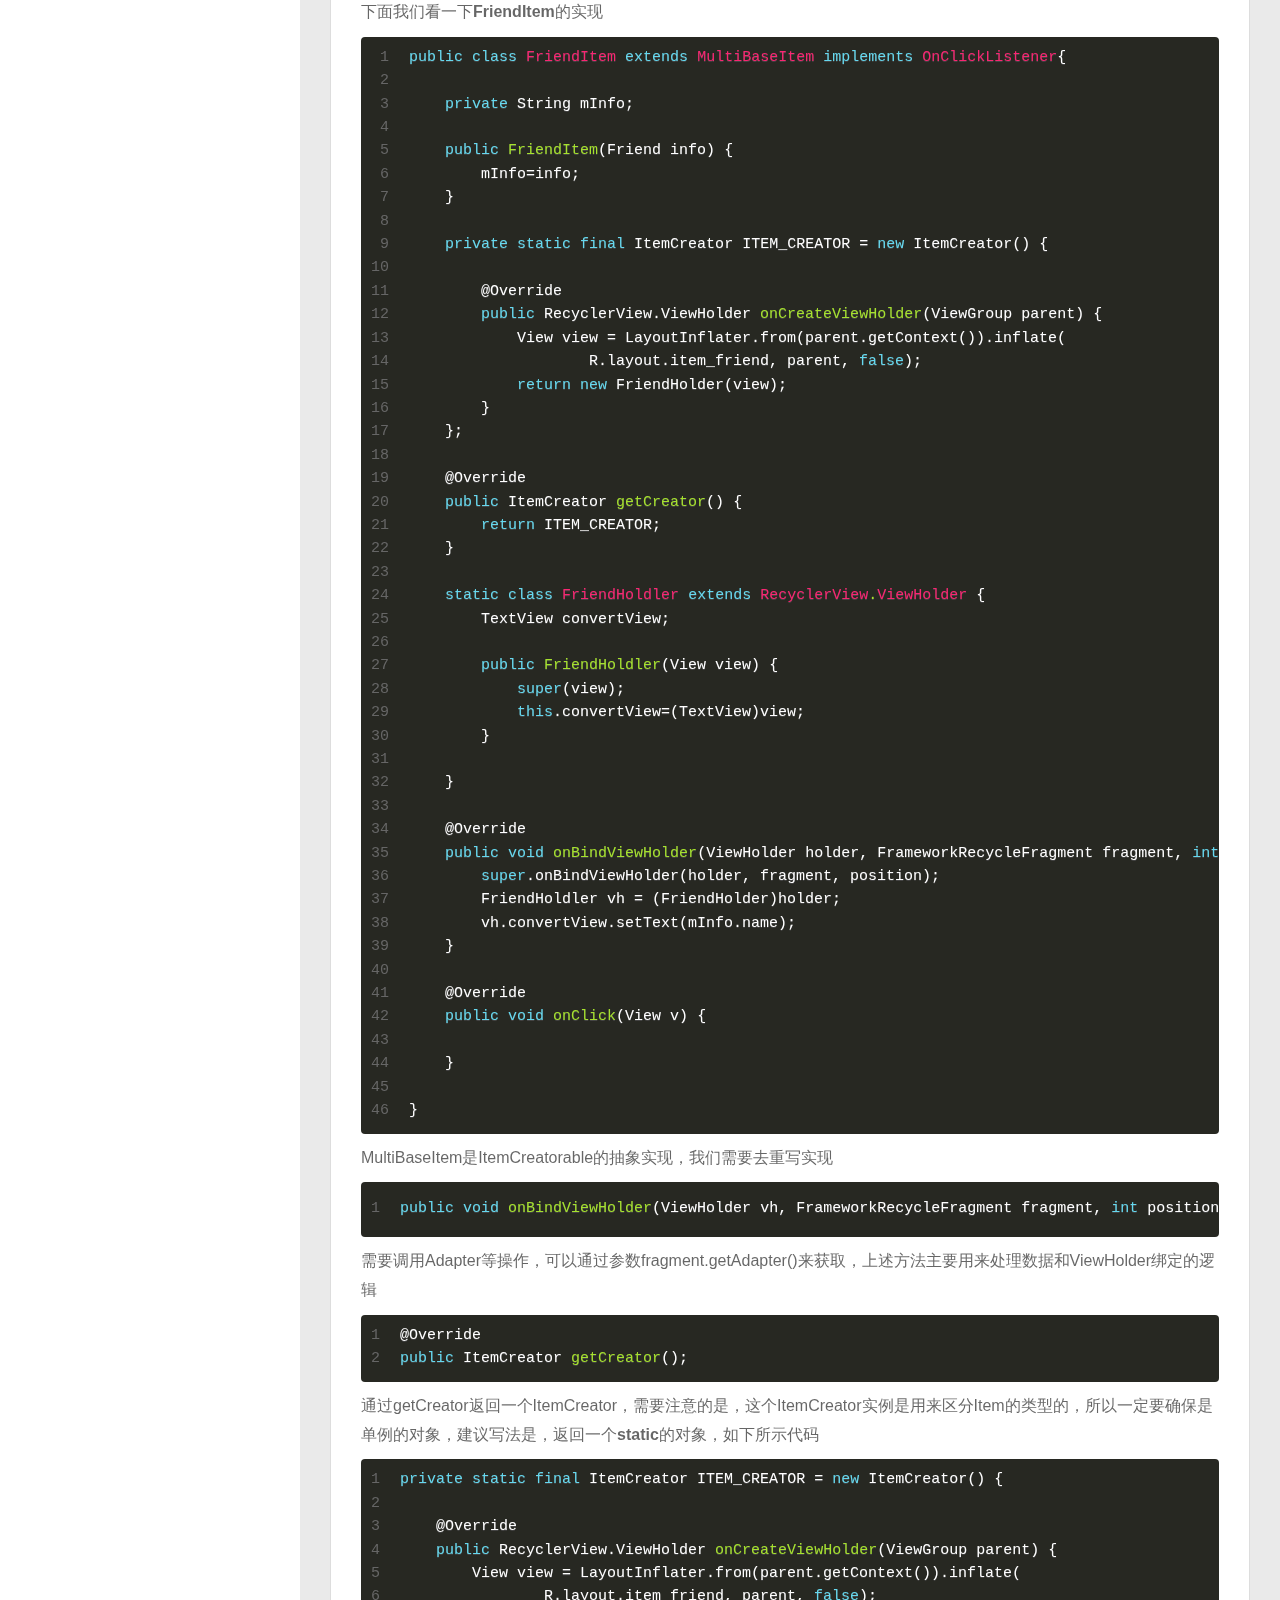
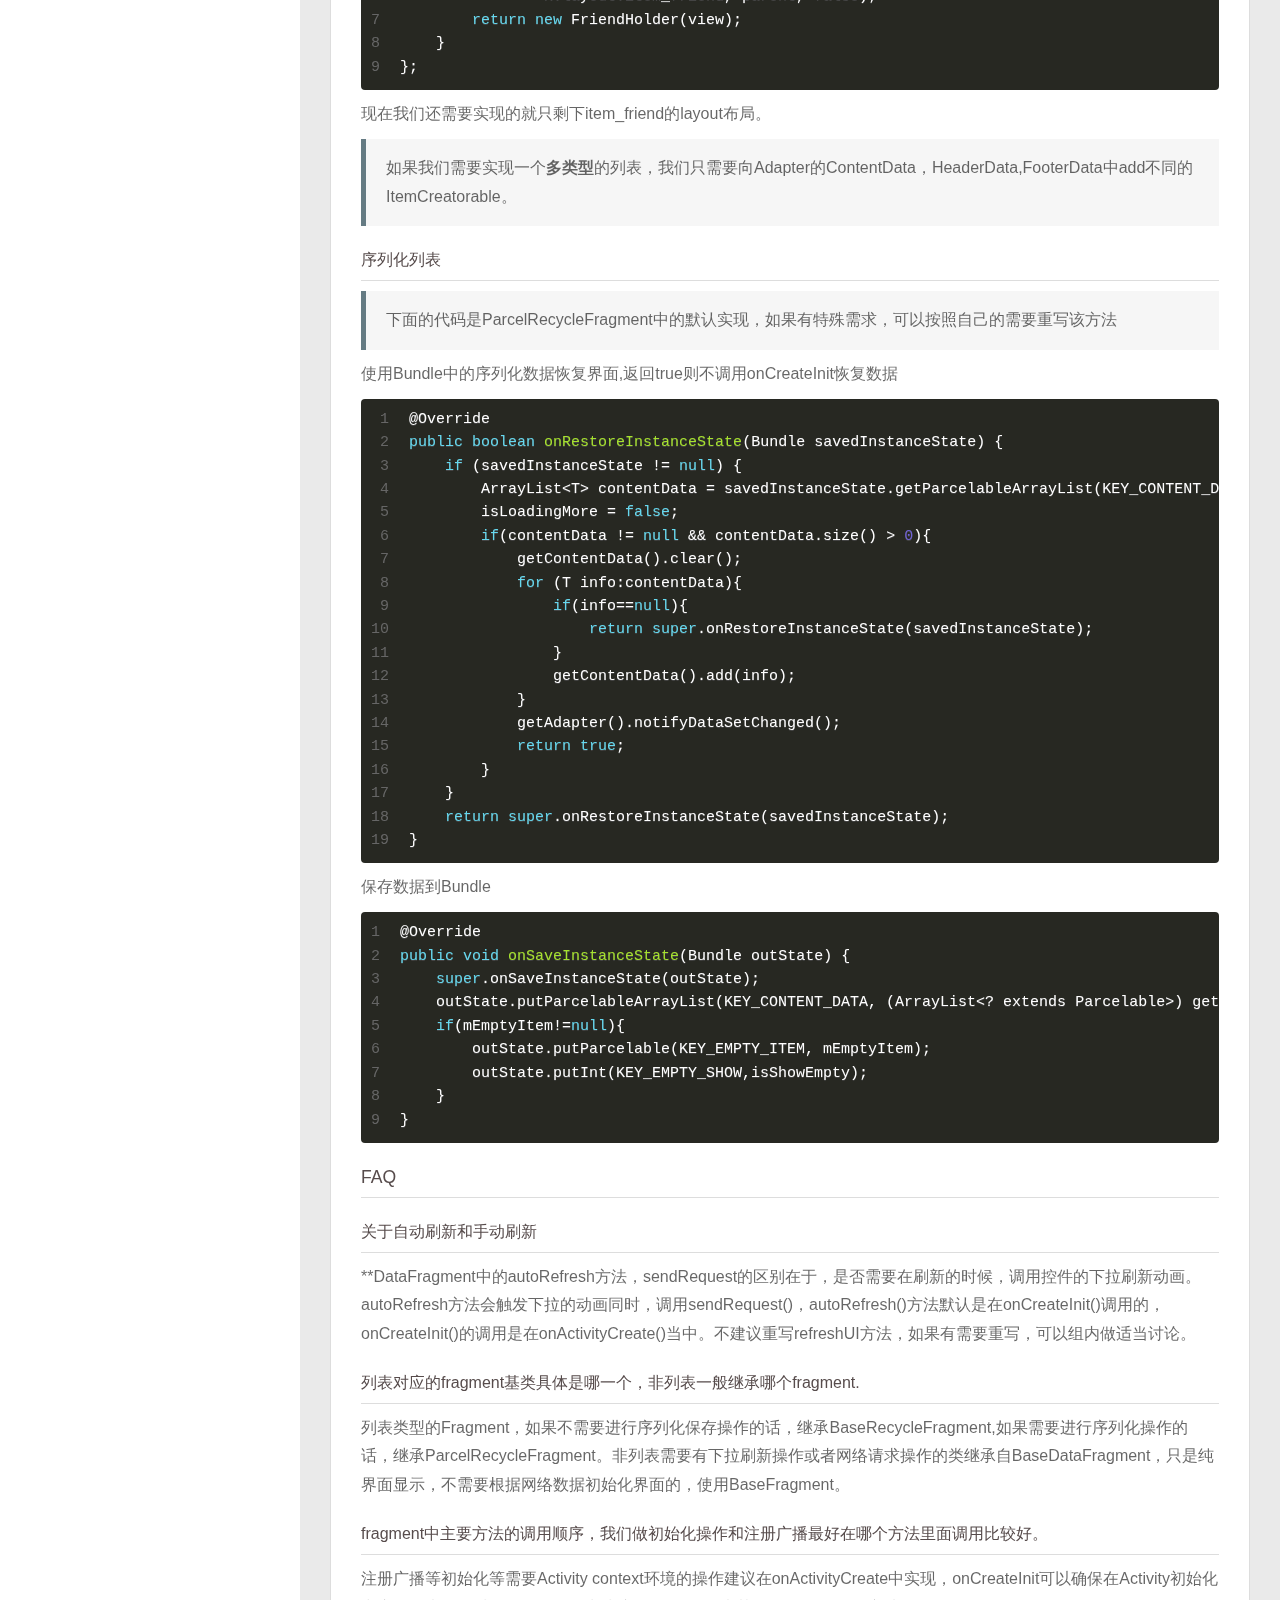
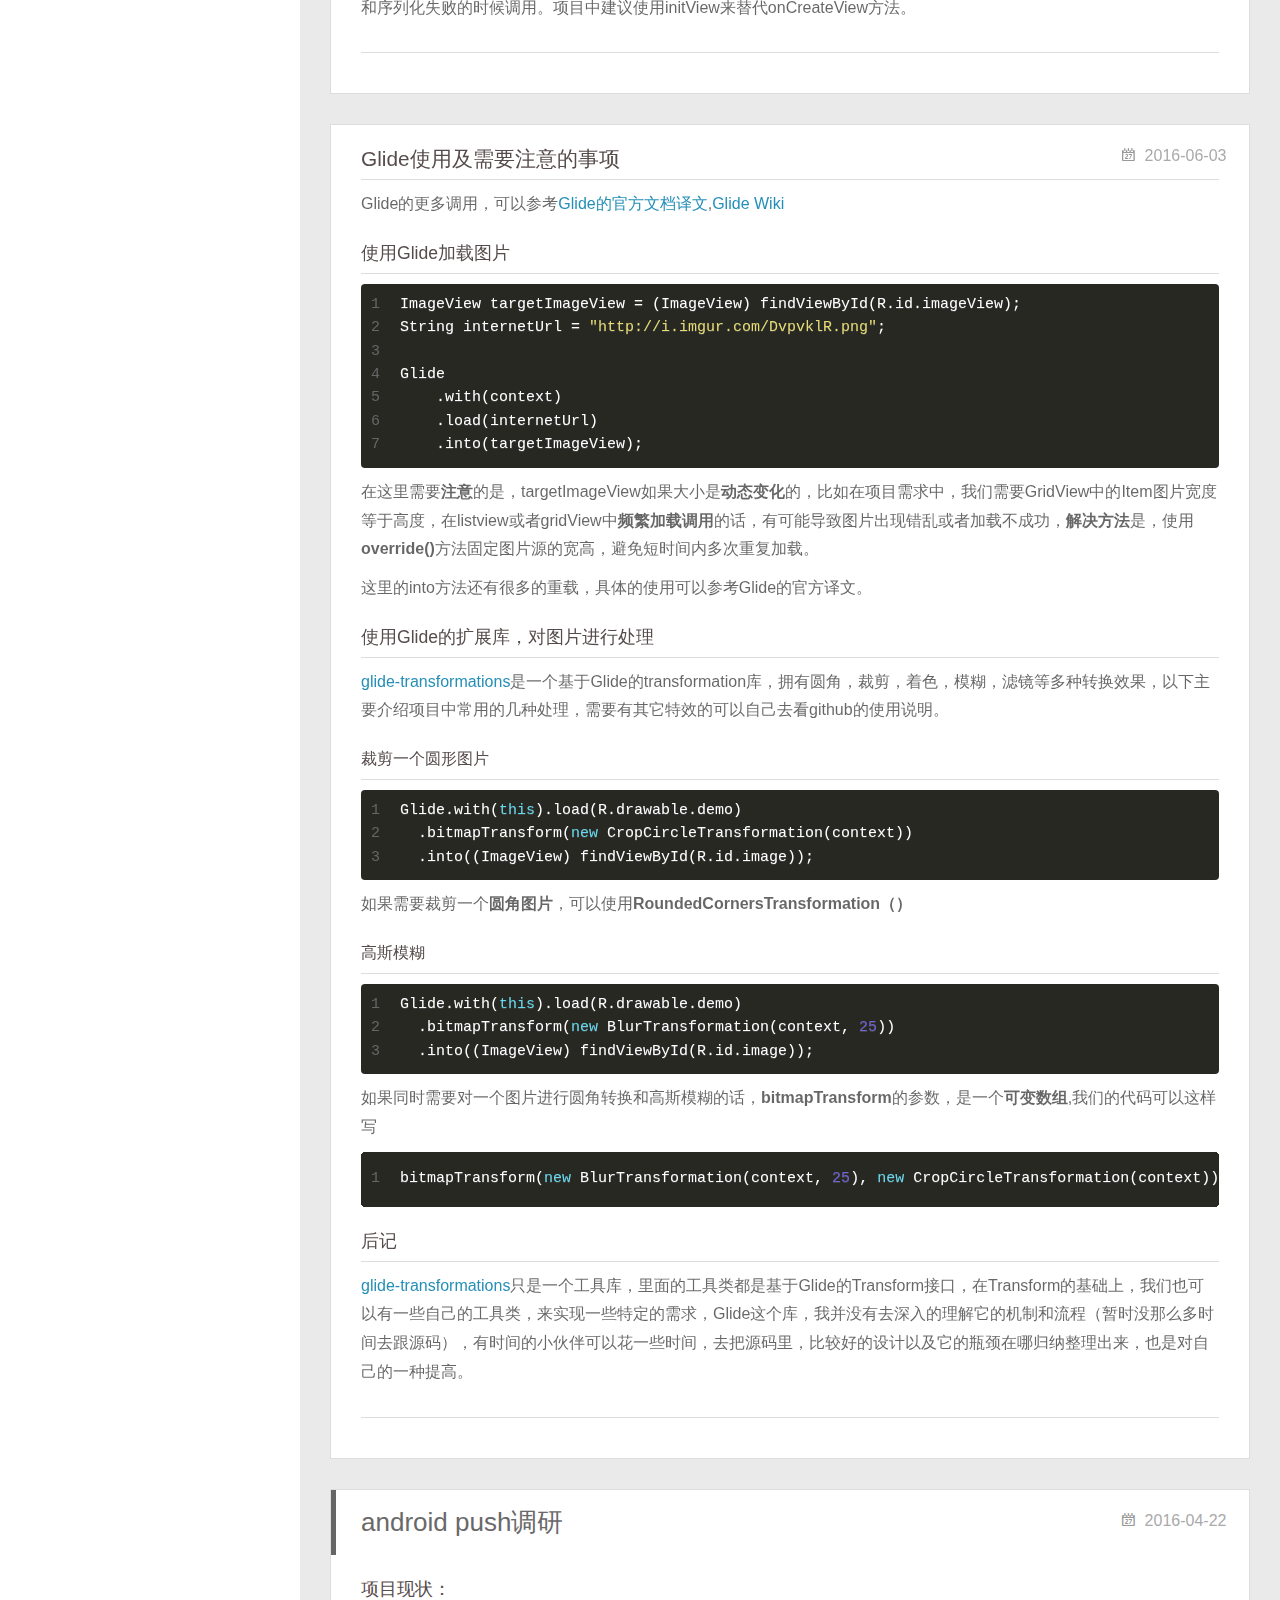
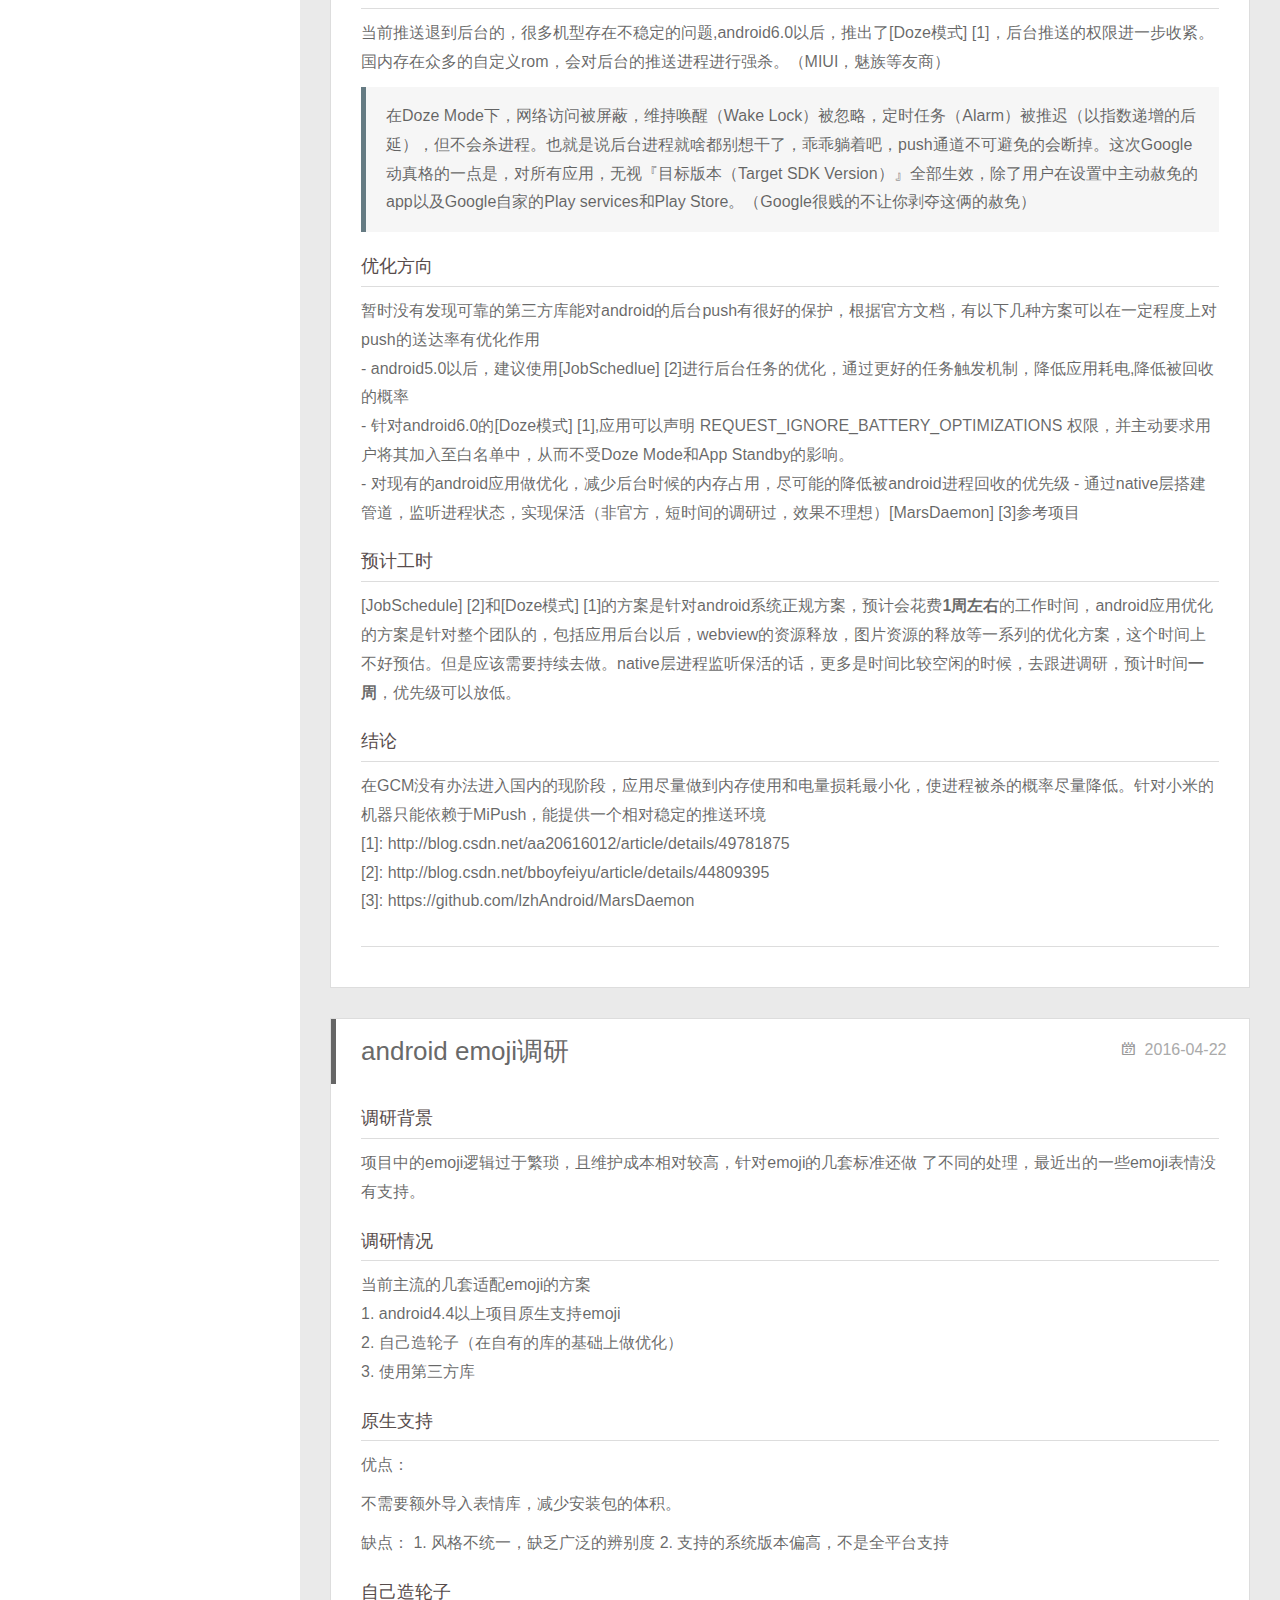
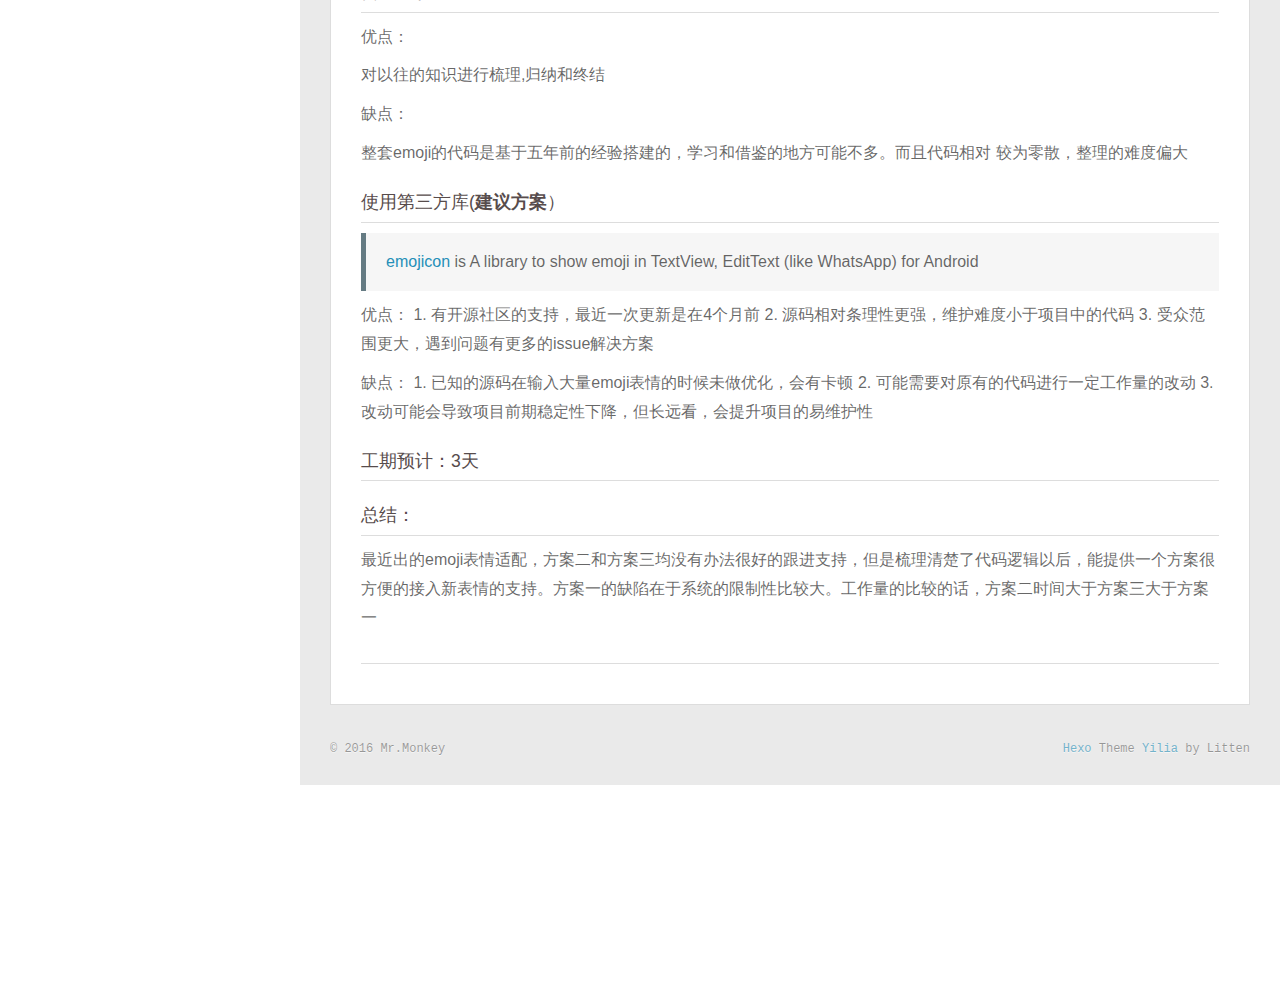
==== commit 4f965147: "modify some article" ====
--- a/index.html
+++ b/index.html
@@ -267,12 +267,18 @@
     <div class="article-entry" itemprop="articleBody">
       
         <h2 id="glide使用及需要注意的事项">Glide使用及需要注意的事项</h2>
-<p>Glide的更多调用，可以参考<a href="http://mrfu.me/2016/02/27/Glide_Getting_Started/" target="_blank" rel="external">Glide的官方文档译文</a>,<a href="https://github.com/bumptech/glide/wiki" target="_blank" rel="external">Glide Wiki</a> ###使用Glide加载图片 <figure class="highlight java"><table><tr><td class="gutter"><pre><span class="line">1</span><br><span class="line">2</span><br><span class="line">3</span><br><span class="line">4</span><br><span class="line">5</span><br><span class="line">6</span><br><span class="line">7</span><br></pre></td><td class="code"><pre><span class="line">ImageView targetImageView = (ImageView) findViewById(R.id.imageView);</span><br><span class="line">String internetUrl = <span class="string">"http://i.imgur.com/DvpvklR.png"</span>;</span><br><span class="line"></span><br><span class="line">Glide</span><br><span class="line">    .with(context)</span><br><span class="line">    .load(internetUrl)</span><br><span class="line">    .into(targetImageView);</span><br></pre></td></tr></table></figure></p>
+<p>Glide的更多调用，可以参考<a href="http://mrfu.me/2016/02/27/Glide_Getting_Started/" target="_blank" rel="external">Glide的官方文档译文</a>,<a href="https://github.com/bumptech/glide/wiki" target="_blank" rel="external">Glide Wiki</a></p>
+<h3 id="使用glide加载图片">使用Glide加载图片</h3>
+<figure class="highlight java"><table><tr><td class="gutter"><pre><span class="line">1</span><br><span class="line">2</span><br><span class="line">3</span><br><span class="line">4</span><br><span class="line">5</span><br><span class="line">6</span><br><span class="line">7</span><br></pre></td><td class="code"><pre><span class="line">ImageView targetImageView = (ImageView) findViewById(R.id.imageView);</span><br><span class="line">String internetUrl = <span class="string">"http://i.imgur.com/DvpvklR.png"</span>;</span><br><span class="line"></span><br><span class="line">Glide</span><br><span class="line">    .with(context)</span><br><span class="line">    .load(internetUrl)</span><br><span class="line">    .into(targetImageView);</span><br></pre></td></tr></table></figure>
 <p>在这里需要<strong>注意</strong>的是，targetImageView如果大小是<strong>动态变化</strong>的，比如在项目需求中，我们需要GridView中的Item图片宽度等于高度，在listview或者gridView中<strong>频繁加载调用</strong>的话，有可能导致图片出现错乱或者加载不成功，<strong>解决方法</strong>是，使用<strong>override()</strong>方法固定图片源的宽高，避免短时间内多次重复加载。</p>
 <p>这里的into方法还有很多的重载，具体的使用可以参考Glide的官方译文。</p>
 <h3 id="使用glide的扩展库对图片进行处理">使用Glide的扩展库，对图片进行处理</h3>
-<p><a href="https://github.com/wasabeef/glide-transformations" target="_blank" rel="external">glide-transformations</a>是一个基于Glide的transformation库，拥有圆角，裁剪，着色，模糊，滤镜等多种转换效果，以下主要介绍项目中常用的几种处理，需要有其它特效的可以自己去看github的使用说明。 ####裁剪一个圆形图片 <figure class="highlight java"><table><tr><td class="gutter"><pre><span class="line">1</span><br><span class="line">2</span><br><span class="line">3</span><br></pre></td><td class="code"><pre><span class="line">Glide.with(<span class="keyword">this</span>).load(R.drawable.demo)</span><br><span class="line">  .bitmapTransform(<span class="keyword">new</span> CropCircleTransformation(context))</span><br><span class="line">  .into((ImageView) findViewById(R.id.image));</span><br></pre></td></tr></table></figure></p>
-<p>如果需要裁剪一个<strong>圆角图片</strong>，可以使用<strong>RoundedCornersTransformation（）</strong>， ####高斯模糊 <figure class="highlight java"><table><tr><td class="gutter"><pre><span class="line">1</span><br><span class="line">2</span><br><span class="line">3</span><br></pre></td><td class="code"><pre><span class="line">Glide.with(<span class="keyword">this</span>).load(R.drawable.demo)</span><br><span class="line">  .bitmapTransform(<span class="keyword">new</span> BlurTransformation(context, <span class="number">25</span>))</span><br><span class="line">  .into((ImageView) findViewById(R.id.image));</span><br></pre></td></tr></table></figure></p>
+<p><a href="https://github.com/wasabeef/glide-transformations" target="_blank" rel="external">glide-transformations</a>是一个基于Glide的transformation库，拥有圆角，裁剪，着色，模糊，滤镜等多种转换效果，以下主要介绍项目中常用的几种处理，需要有其它特效的可以自己去看github的使用说明。</p>
+<h4 id="裁剪一个圆形图片">裁剪一个圆形图片</h4>
+<figure class="highlight java"><table><tr><td class="gutter"><pre><span class="line">1</span><br><span class="line">2</span><br><span class="line">3</span><br></pre></td><td class="code"><pre><span class="line">Glide.with(<span class="keyword">this</span>).load(R.drawable.demo)</span><br><span class="line">  .bitmapTransform(<span class="keyword">new</span> CropCircleTransformation(context))</span><br><span class="line">  .into((ImageView) findViewById(R.id.image));</span><br></pre></td></tr></table></figure>
+<p>如果需要裁剪一个<strong>圆角图片</strong>，可以使用<strong>RoundedCornersTransformation（）</strong></p>
+<h4 id="高斯模糊">高斯模糊</h4>
+<figure class="highlight java"><table><tr><td class="gutter"><pre><span class="line">1</span><br><span class="line">2</span><br><span class="line">3</span><br></pre></td><td class="code"><pre><span class="line">Glide.with(<span class="keyword">this</span>).load(R.drawable.demo)</span><br><span class="line">  .bitmapTransform(<span class="keyword">new</span> BlurTransformation(context, <span class="number">25</span>))</span><br><span class="line">  .into((ImageView) findViewById(R.id.image));</span><br></pre></td></tr></table></figure>
 <p>如果同时需要对一个图片进行圆角转换和高斯模糊的话，<strong>bitmapTransform</strong>的参数，是一个<strong>可变数组</strong>,我们的代码可以这样写<br>
 <figure class="highlight java"><table><tr><td class="gutter"><pre><span class="line">1</span><br></pre></td><td class="code"><pre><span class="line">bitmapTransform(<span class="keyword">new</span> BlurTransformation(context, <span class="number">25</span>), <span class="keyword">new</span> CropCircleTransformation(context))</span><br></pre></td></tr></table></figure></p>
 <h3 id="后记">后记</h3>
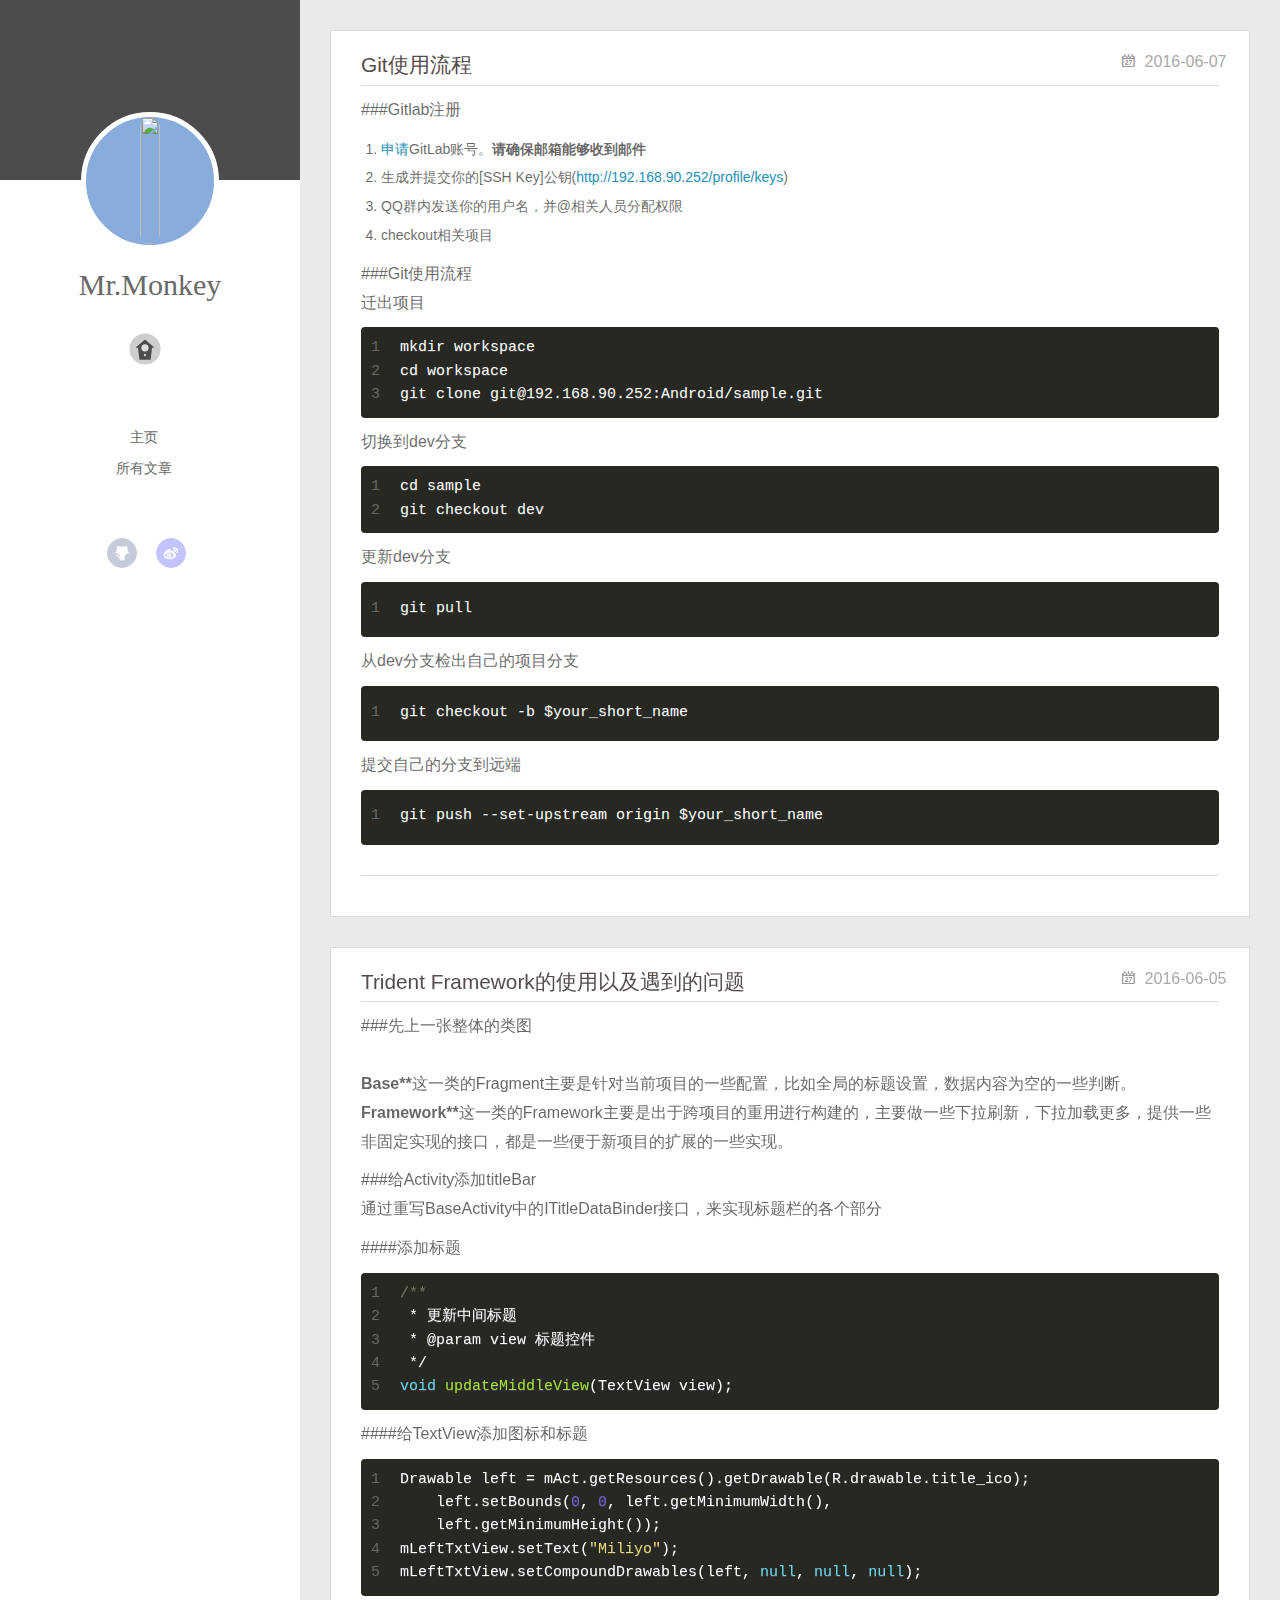
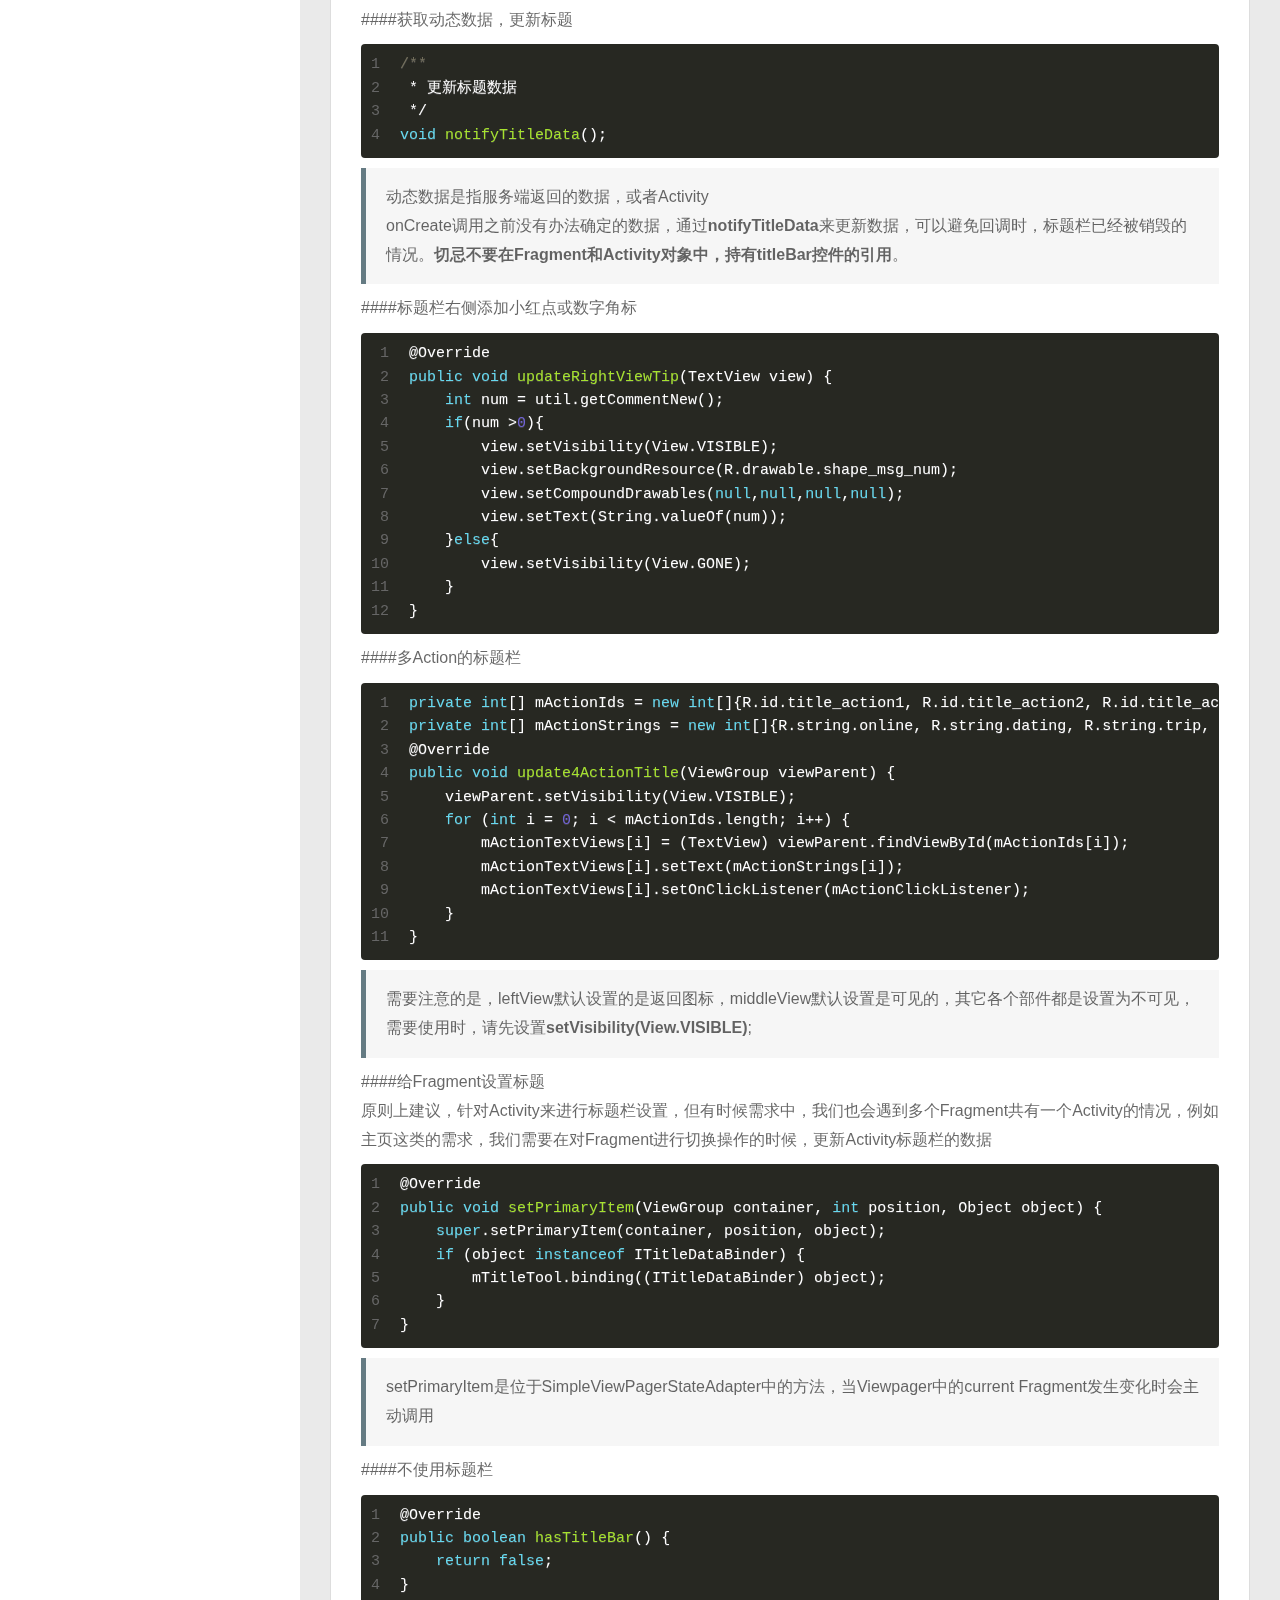
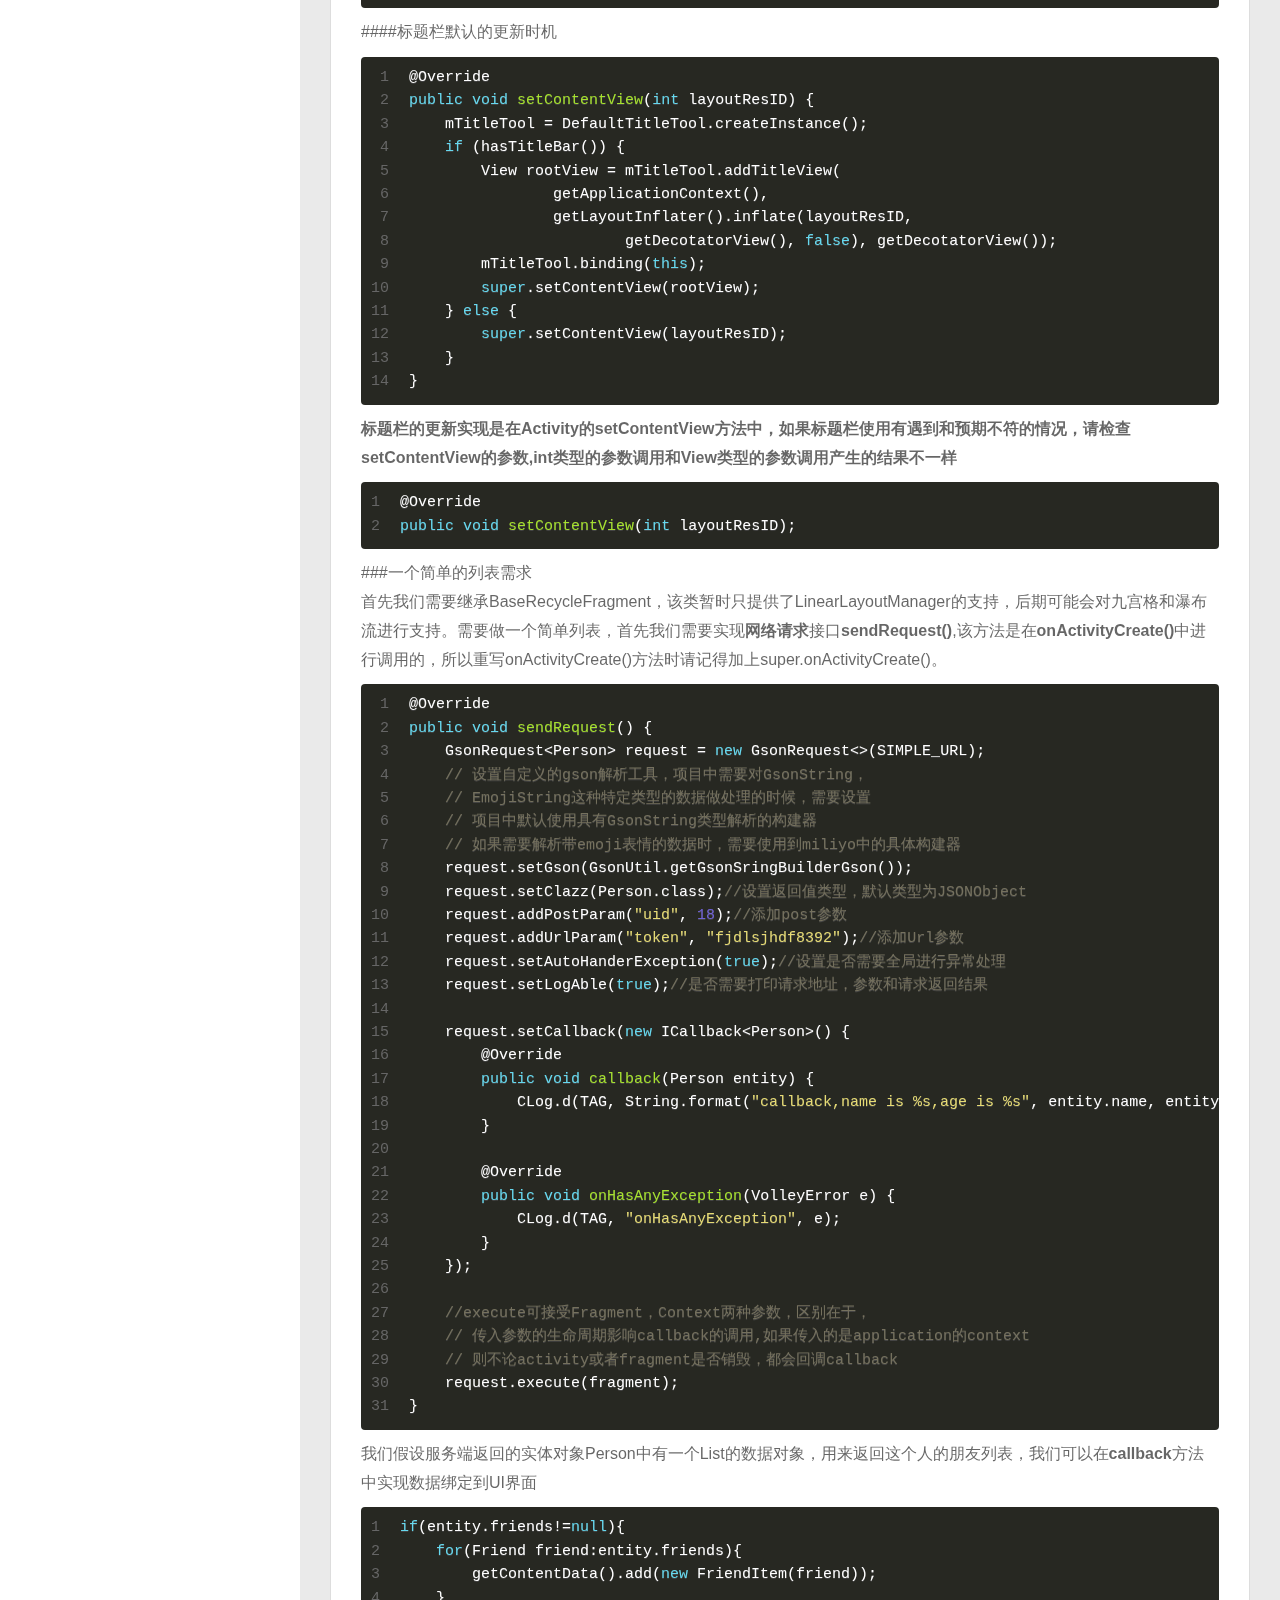
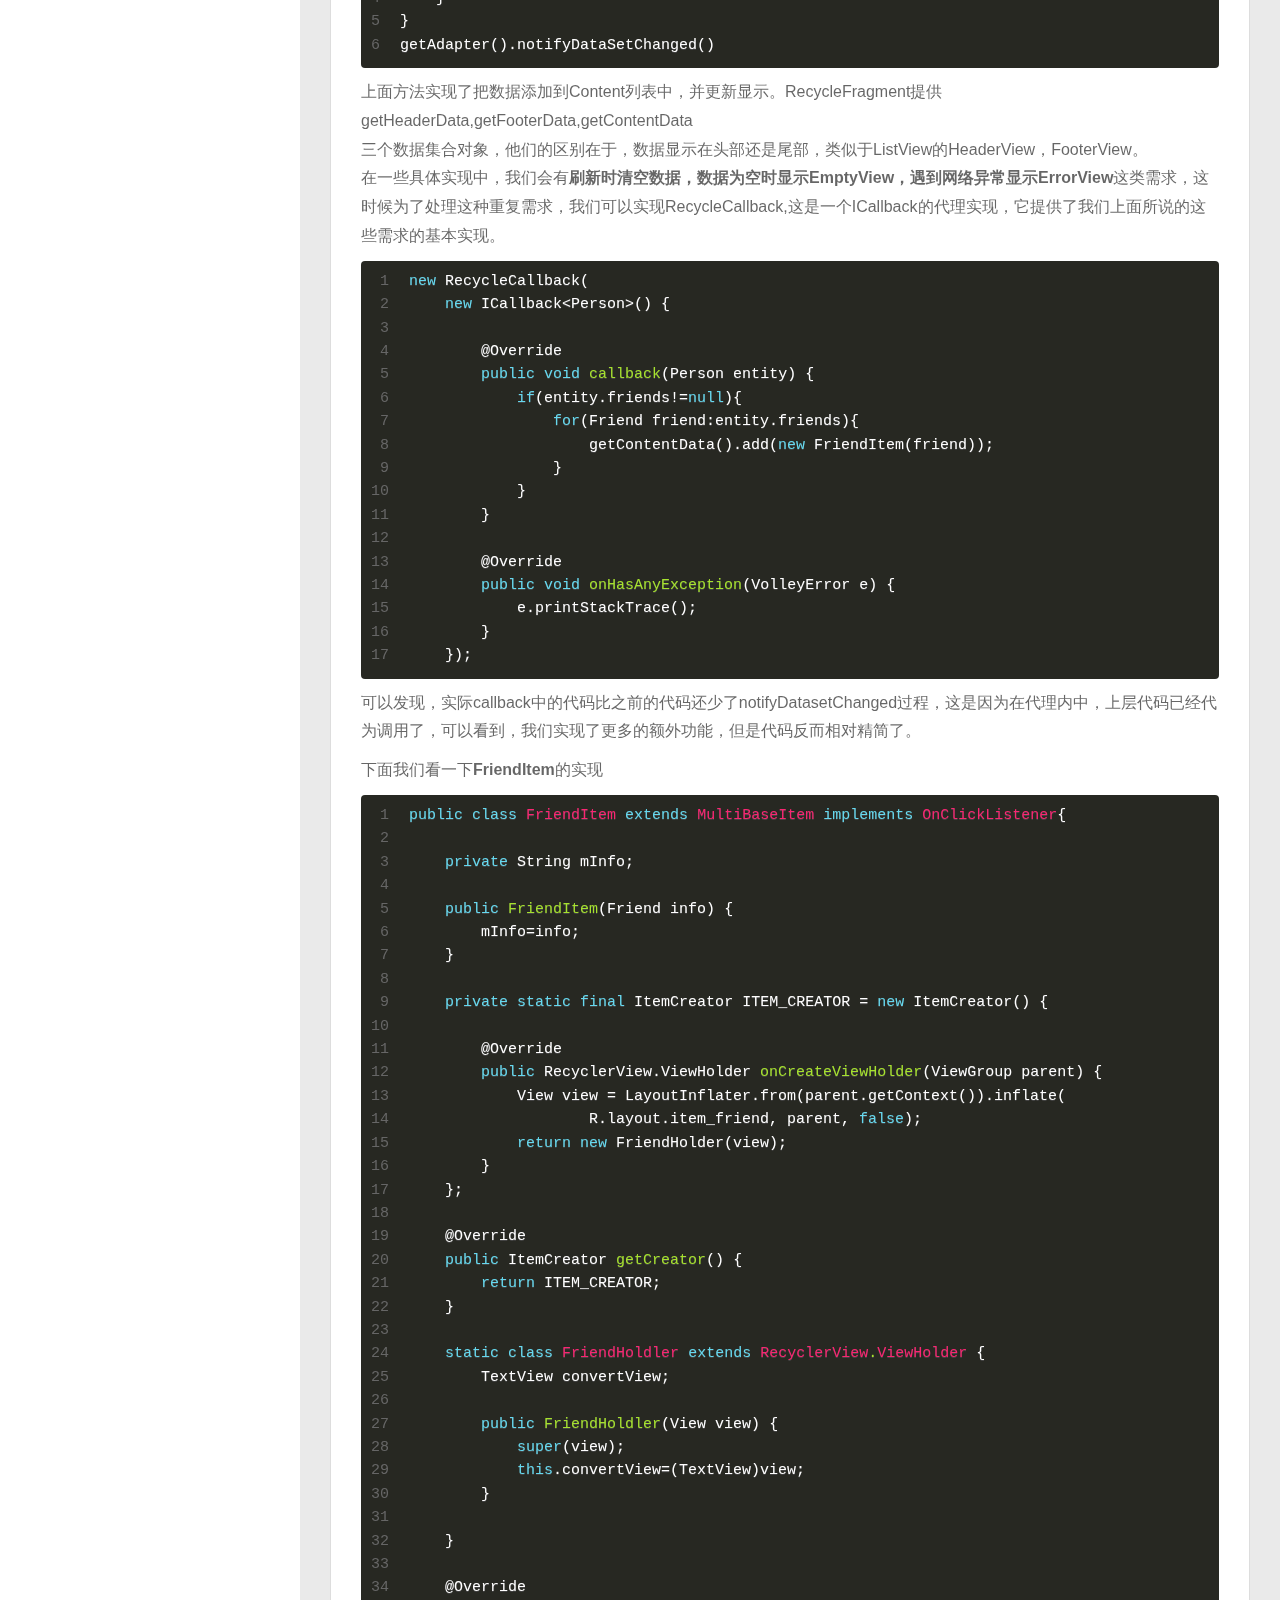
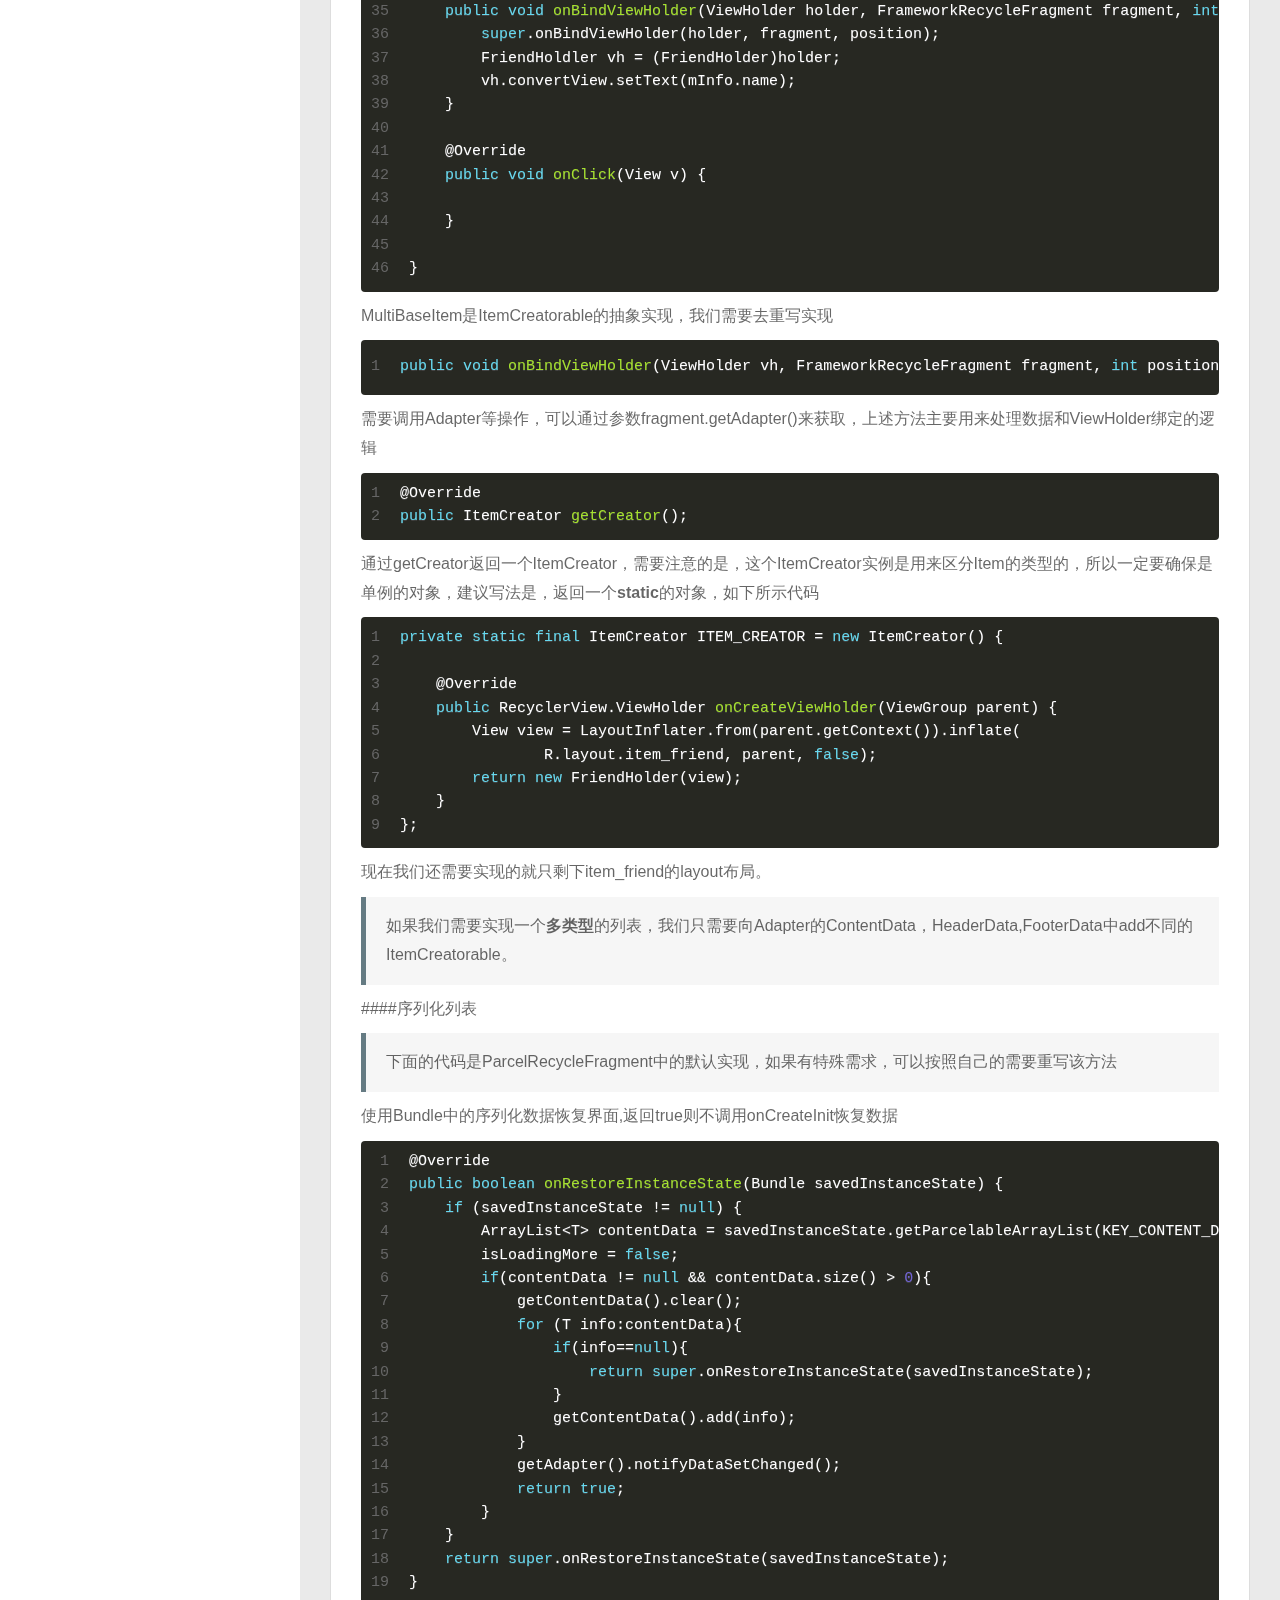
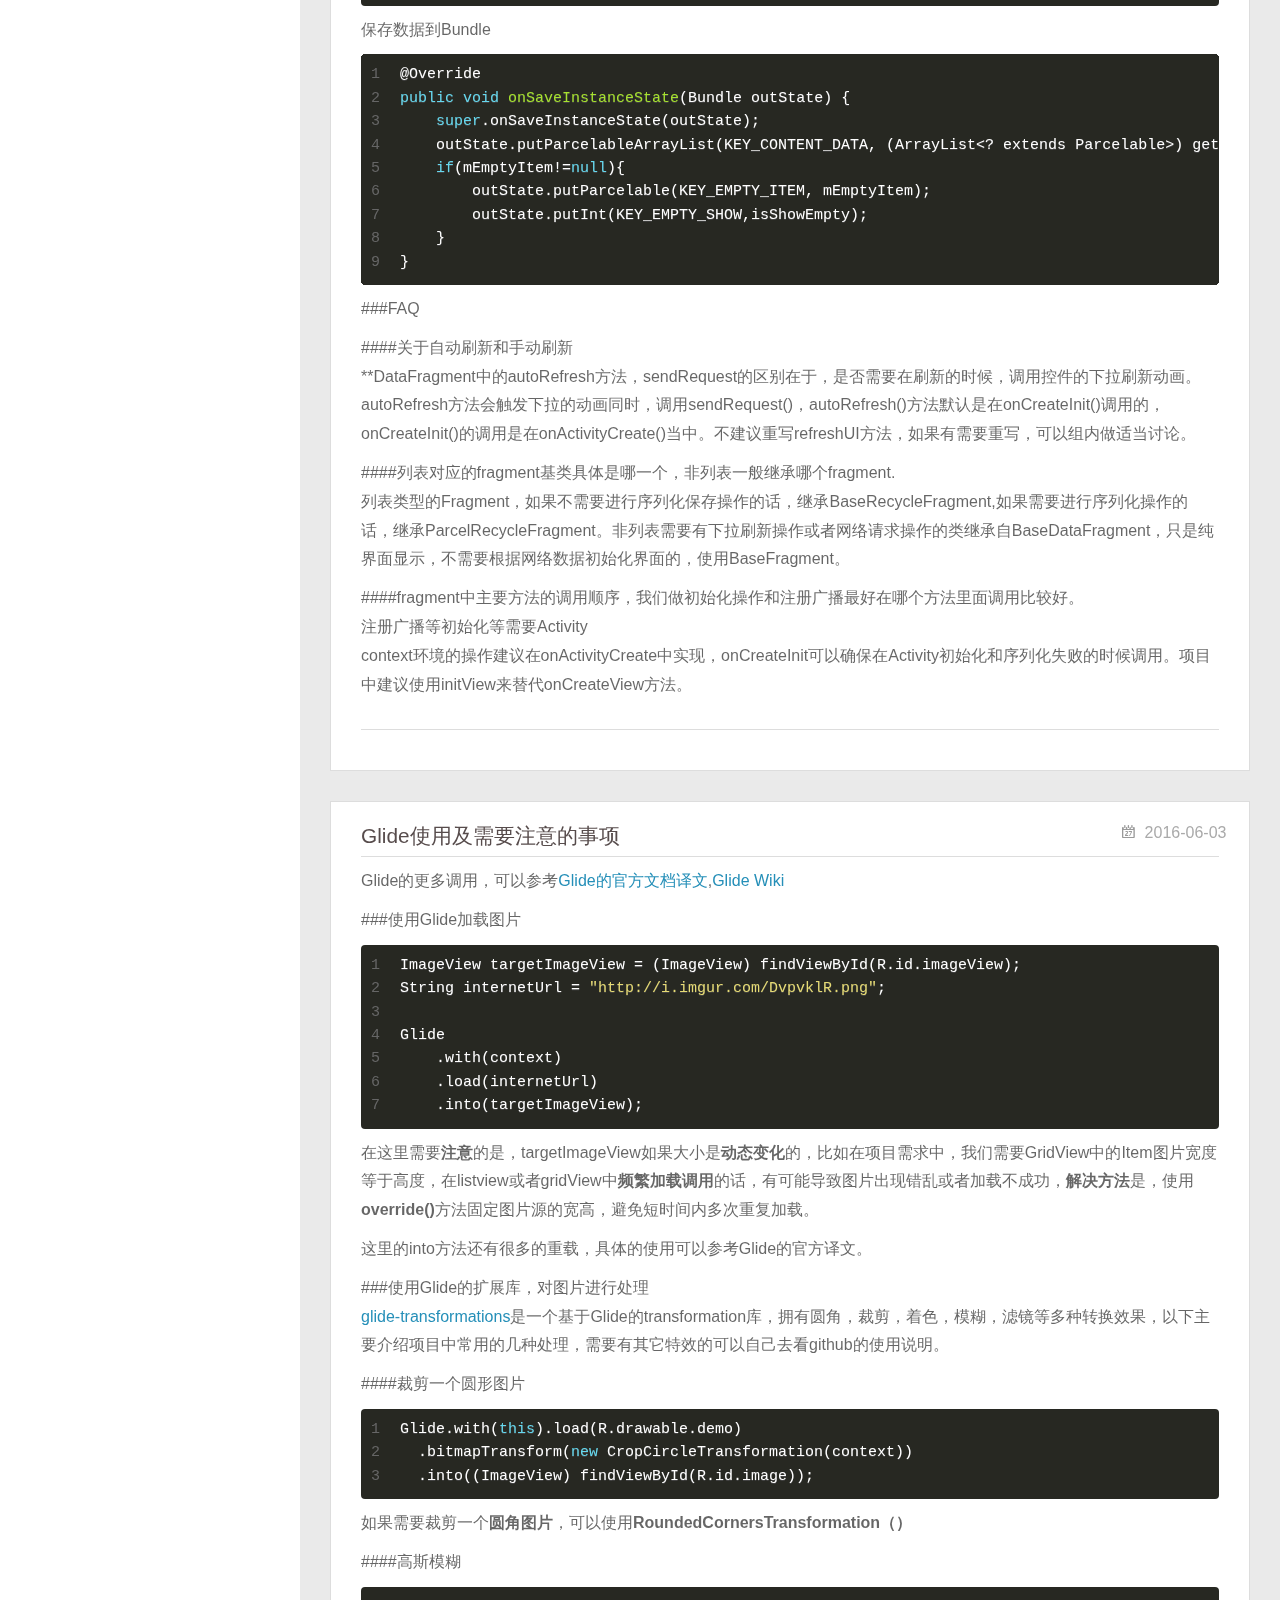
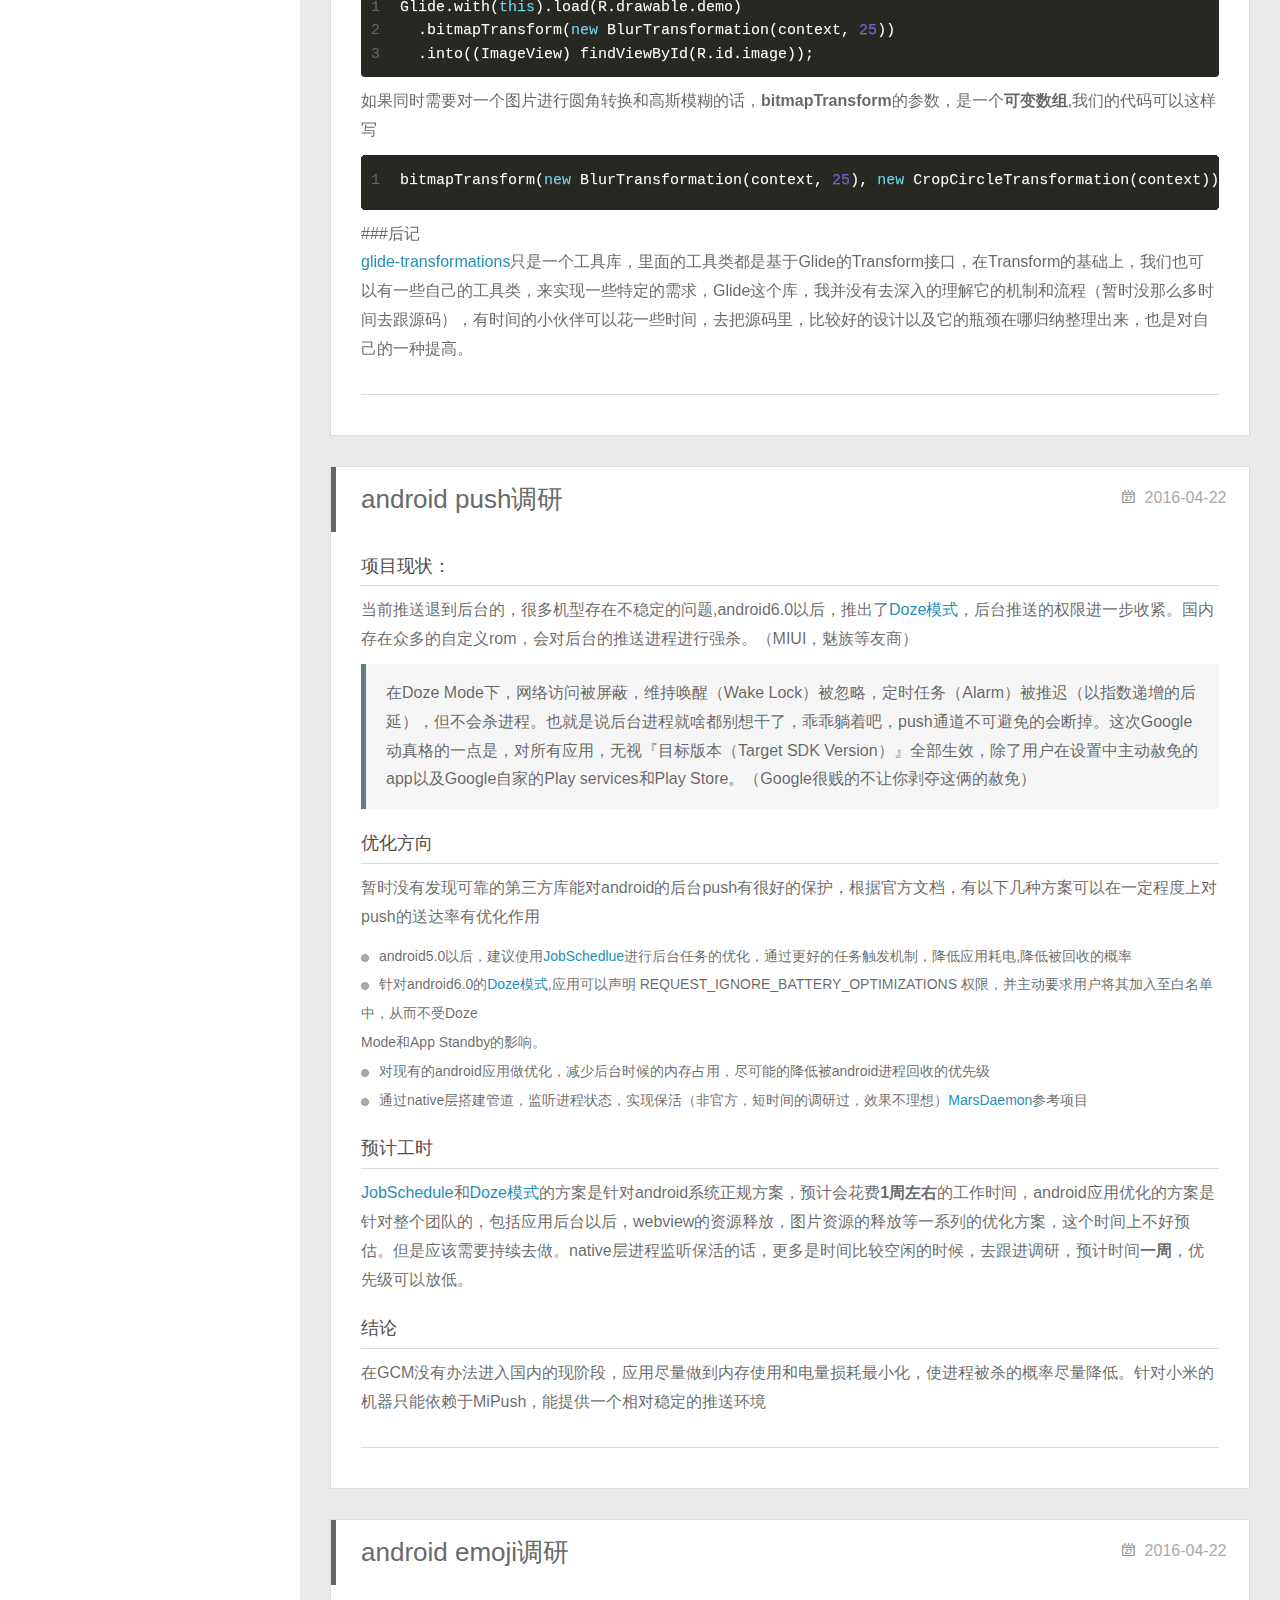
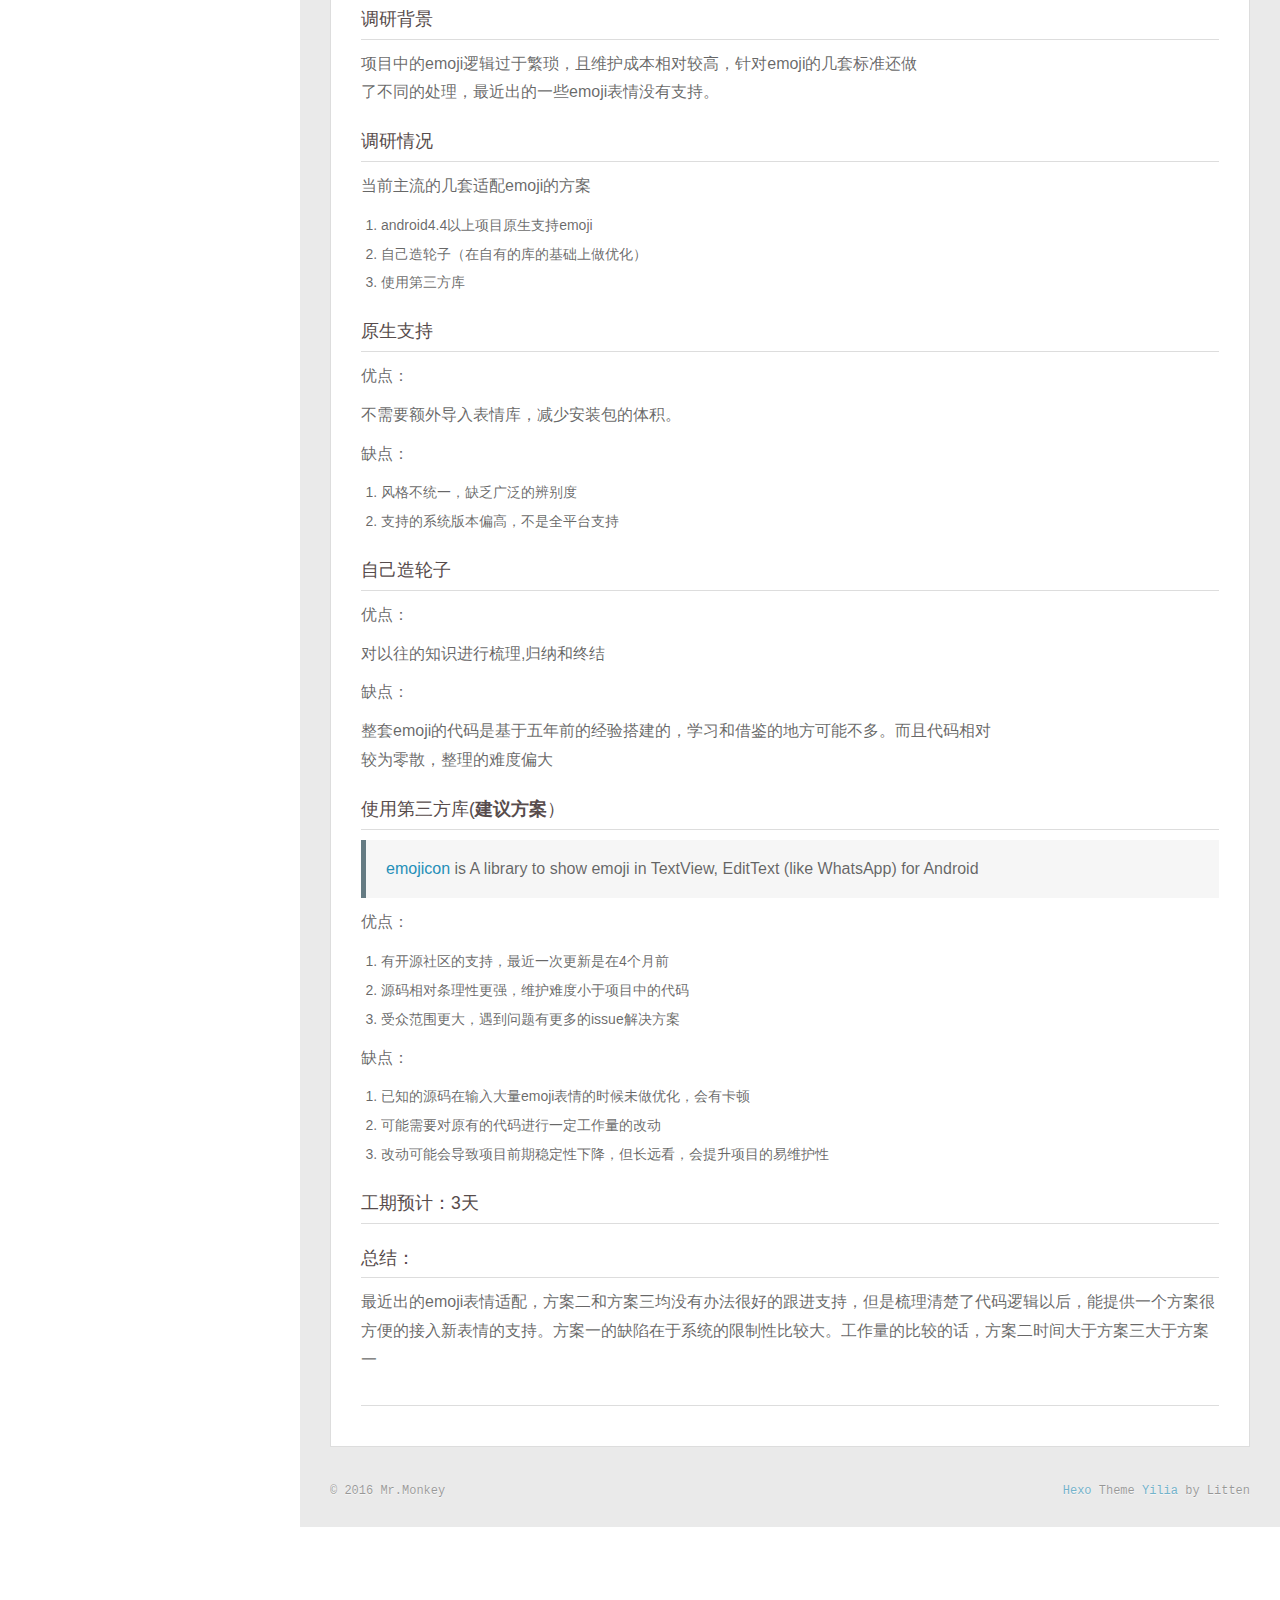
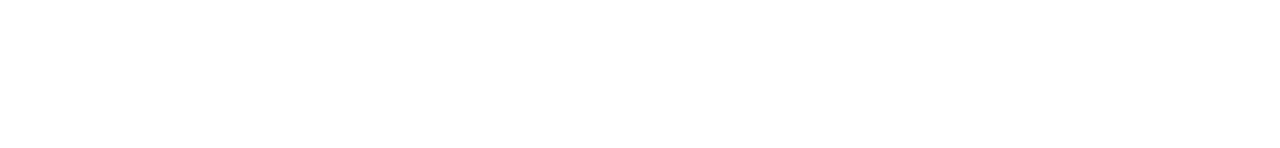
==== commit 265727da: "add git guide" ====
--- a/index.html
+++ b/index.html
@@ -152,6 +152,60 @@
 
       <div class="body-wrap">
   
+    <article id="post-git_guide" class="article article-type-post" itemscope itemprop="blogPost">
+  
+    <div class="article-meta">
+      <a href="/2016/06/07/git_guide/" class="article-date">
+  	<time datetime="2016-06-07T07:31:47.000Z" itemprop="datePublished">2016-06-07</time>
+</a>
+    </div>
+  
+  <div class="article-inner">
+    
+      <input type="hidden" class="isFancy" />
+    
+    
+    <div class="article-entry" itemprop="articleBody">
+      
+        <h2 id="Git使用流程"><a href="#Git使用流程" class="headerlink" title="Git使用流程"></a>Git使用流程</h2><p>###Gitlab注册</p>
+<ol>
+<li><a href="http://192.168.90.252/users/sign_in" target="_blank" rel="external">申请</a>GitLab账号。<strong>请确保邮箱能够收到邮件</strong></li>
+<li>生成并提交你的[SSH Key]公钥(<a href="http://192.168.90.252/profile/keys" target="_blank" rel="external">http://192.168.90.252/profile/keys</a>)</li>
+<li>QQ群内发送你的用户名，并@相关人员分配权限</li>
+<li>checkout相关项目</li>
+</ol>
+<p>###Git使用流程<br>迁出项目</p>
+<figure class="highlight plain"><table><tr><td class="gutter"><pre><span class="line">1</span><br><span class="line">2</span><br><span class="line">3</span><br></pre></td><td class="code"><pre><span class="line">mkdir workspace  </span><br><span class="line">cd workspace  </span><br><span class="line">git clone git@192.168.90.252:Android/sample.git</span><br></pre></td></tr></table></figure>
+<p>切换到dev分支<br><figure class="highlight plain"><table><tr><td class="gutter"><pre><span class="line">1</span><br><span class="line">2</span><br></pre></td><td class="code"><pre><span class="line">cd sample</span><br><span class="line">git checkout dev</span><br></pre></td></tr></table></figure></p>
+<p>更新dev分支<br><figure class="highlight plain"><table><tr><td class="gutter"><pre><span class="line">1</span><br></pre></td><td class="code"><pre><span class="line">git pull</span><br></pre></td></tr></table></figure></p>
+<p>从dev分支检出自己的项目分支<br><figure class="highlight plain"><table><tr><td class="gutter"><pre><span class="line">1</span><br></pre></td><td class="code"><pre><span class="line">git checkout -b $your_short_name</span><br></pre></td></tr></table></figure></p>
+<p>提交自己的分支到远端<br><figure class="highlight plain"><table><tr><td class="gutter"><pre><span class="line">1</span><br></pre></td><td class="code"><pre><span class="line">git push --set-upstream origin $your_short_name</span><br></pre></td></tr></table></figure></p>
+
+      
+    </div>
+    
+    <div class="article-info article-info-index">
+      
+      
+      
+
+      
+      <div class="clearfix"></div>
+    </div>
+    
+  </div>
+  
+</article>
+
+
+
+
+
+
+
+
+
+  
     <article id="post-trident_framework_guide" class="article article-type-post" itemscope itemprop="blogPost">
   
     <div class="article-meta">
@@ -167,64 +221,49 @@
     
     <div class="article-entry" itemprop="articleBody">
       
-        <h2 id="trident-framework的使用以及遇到的问题">Trident Framework的使用以及遇到的问题</h2>
-<h3 id="先上一张整体的类图">先上一张整体的类图</h3>
-<p><img src="https://raw.githubusercontent.com/lzhAndroid/image/master/trident_framework_class.jpg"> <strong>Base**</strong>这一类的Fragment主要是针对当前项目的一些配置，比如全局的标题设置，数据内容为空的一些判断。<strong>Framework**</strong>这一类的Framework主要是出于跨项目的重用进行构建的，主要做一些下拉刷新，下拉加载更多，提供一些非固定实现的接口，都是一些便于新项目的扩展的一些实现。</p>
-<h3 id="给activity添加titlebar">给Activity添加titleBar</h3>
-<p>通过重写BaseActivity中的ITitleDataBinder接口，来实现标题栏的各个部分</p>
-<h4 id="添加标题">添加标题</h4>
-<figure class="highlight java"><table><tr><td class="gutter"><pre><span class="line">1</span><br><span class="line">2</span><br><span class="line">3</span><br><span class="line">4</span><br><span class="line">5</span><br></pre></td><td class="code"><pre><span class="line"><span class="comment">/**</span><br><span class="line"> * 更新中间标题</span><br><span class="line"> * <span class="doctag">@param</span> view 标题控件</span><br><span class="line"> */</span></span><br><span class="line"><span class="function"><span class="keyword">void</span> <span class="title">updateMiddleView</span><span class="params">(TextView view)</span></span>;</span><br></pre></td></tr></table></figure>
-<h4 id="给textview添加图标和标题">给TextView添加图标和标题</h4>
-<figure class="highlight java"><table><tr><td class="gutter"><pre><span class="line">1</span><br><span class="line">2</span><br><span class="line">3</span><br><span class="line">4</span><br><span class="line">5</span><br></pre></td><td class="code"><pre><span class="line">Drawable left = mAct.getResources().getDrawable(R.drawable.title_ico);</span><br><span class="line">    left.setBounds(<span class="number">0</span>, <span class="number">0</span>, left.getMinimumWidth(),</span><br><span class="line">    left.getMinimumHeight());</span><br><span class="line">mLeftTxtView.setText(<span class="string">"Miliyo"</span>);</span><br><span class="line">mLeftTxtView.setCompoundDrawables(left, <span class="keyword">null</span>, <span class="keyword">null</span>, <span class="keyword">null</span>);</span><br></pre></td></tr></table></figure>
-<h4 id="获取动态数据更新标题">获取动态数据，更新标题</h4>
-<figure class="highlight java"><table><tr><td class="gutter"><pre><span class="line">1</span><br><span class="line">2</span><br><span class="line">3</span><br><span class="line">4</span><br></pre></td><td class="code"><pre><span class="line"><span class="comment">/**</span><br><span class="line"> * 更新标题数据</span><br><span class="line"> */</span></span><br><span class="line"><span class="function"><span class="keyword">void</span> <span class="title">notifyTitleData</span><span class="params">()</span></span>;</span><br></pre></td></tr></table></figure>
+        <h2 id="Trident-Framework的使用以及遇到的问题"><a href="#Trident-Framework的使用以及遇到的问题" class="headerlink" title="Trident Framework的使用以及遇到的问题"></a>Trident Framework的使用以及遇到的问题</h2><p>###先上一张整体的类图<br><img src="https://raw.githubusercontent.com/lzhAndroid/image/master/trident_framework_class.jpg" alt=""><br><strong>Base**</strong>这一类的Fragment主要是针对当前项目的一些配置，比如全局的标题设置，数据内容为空的一些判断。<strong>Framework**</strong>这一类的Framework主要是出于跨项目的重用进行构建的，主要做一些下拉刷新，下拉加载更多，提供一些非固定实现的接口，都是一些便于新项目的扩展的一些实现。</p>
+<p>###给Activity添加titleBar<br>通过重写BaseActivity中的ITitleDataBinder接口，来实现标题栏的各个部分</p>
+<p>####添加标题<br><figure class="highlight java"><table><tr><td class="gutter"><pre><span class="line">1</span><br><span class="line">2</span><br><span class="line">3</span><br><span class="line">4</span><br><span class="line">5</span><br></pre></td><td class="code"><pre><span class="line"><span class="comment">/**</span><br><span class="line"> * 更新中间标题</span><br><span class="line"> * <span class="doctag">@param</span> view 标题控件</span><br><span class="line"> */</span></span><br><span class="line"><span class="function"><span class="keyword">void</span> <span class="title">updateMiddleView</span><span class="params">(TextView view)</span></span>;</span><br></pre></td></tr></table></figure></p>
+<p>####给TextView添加图标和标题<br><figure class="highlight java"><table><tr><td class="gutter"><pre><span class="line">1</span><br><span class="line">2</span><br><span class="line">3</span><br><span class="line">4</span><br><span class="line">5</span><br></pre></td><td class="code"><pre><span class="line">Drawable left = mAct.getResources().getDrawable(R.drawable.title_ico);</span><br><span class="line">    left.setBounds(<span class="number">0</span>, <span class="number">0</span>, left.getMinimumWidth(),</span><br><span class="line">    left.getMinimumHeight());</span><br><span class="line">mLeftTxtView.setText(<span class="string">"Miliyo"</span>);</span><br><span class="line">mLeftTxtView.setCompoundDrawables(left, <span class="keyword">null</span>, <span class="keyword">null</span>, <span class="keyword">null</span>);</span><br></pre></td></tr></table></figure></p>
+<p>####获取动态数据，更新标题<br><figure class="highlight java"><table><tr><td class="gutter"><pre><span class="line">1</span><br><span class="line">2</span><br><span class="line">3</span><br><span class="line">4</span><br></pre></td><td class="code"><pre><span class="line"><span class="comment">/**</span><br><span class="line"> * 更新标题数据</span><br><span class="line"> */</span></span><br><span class="line"><span class="function"><span class="keyword">void</span> <span class="title">notifyTitleData</span><span class="params">()</span></span>;</span><br></pre></td></tr></table></figure></p>
 <blockquote>
-<p>动态数据是指服务端返回的数据，或者Activity onCreate调用之前没有办法确定的数据，通过<strong>notifyTitleData</strong>来更新数据，可以避免回调时，标题栏已经被销毁的情况。<strong>切忌不要在Fragment和Activity对象中，持有titleBar控件的引用</strong>。</p>
-</blockquote>
-<h4 id="标题栏右侧添加小红点或数字角标">标题栏右侧添加小红点或数字角标</h4>
-<figure class="highlight java"><table><tr><td class="gutter"><pre><span class="line">1</span><br><span class="line">2</span><br><span class="line">3</span><br><span class="line">4</span><br><span class="line">5</span><br><span class="line">6</span><br><span class="line">7</span><br><span class="line">8</span><br><span class="line">9</span><br><span class="line">10</span><br><span class="line">11</span><br><span class="line">12</span><br></pre></td><td class="code"><pre><span class="line"><span class="meta">@Override</span></span><br><span class="line"><span class="function"><span class="keyword">public</span> <span class="keyword">void</span> <span class="title">updateRightViewTip</span><span class="params">(TextView view)</span> </span>&#123;</span><br><span class="line">    <span class="keyword">int</span> num = util.getCommentNew();</span><br><span class="line">    <span class="keyword">if</span>(num &gt;<span class="number">0</span>)&#123;</span><br><span class="line">        view.setVisibility(View.VISIBLE);</span><br><span class="line">        view.setBackgroundResource(R.drawable.shape_msg_num);</span><br><span class="line">        view.setCompoundDrawables(<span class="keyword">null</span>,<span class="keyword">null</span>,<span class="keyword">null</span>,<span class="keyword">null</span>);</span><br><span class="line">        view.setText(String.valueOf(num));</span><br><span class="line">    &#125;<span class="keyword">else</span>&#123;</span><br><span class="line">        view.setVisibility(View.GONE);</span><br><span class="line">    &#125;</span><br><span class="line">&#125;</span><br></pre></td></tr></table></figure>
-<h4 id="多action的标题栏">多Action的标题栏</h4>
-<figure class="highlight java"><table><tr><td class="gutter"><pre><span class="line">1</span><br><span class="line">2</span><br><span class="line">3</span><br><span class="line">4</span><br><span class="line">5</span><br><span class="line">6</span><br><span class="line">7</span><br><span class="line">8</span><br><span class="line">9</span><br><span class="line">10</span><br><span class="line">11</span><br></pre></td><td class="code"><pre><span class="line"><span class="keyword">private</span> <span class="keyword">int</span>[] mActionIds = <span class="keyword">new</span> <span class="keyword">int</span>[]&#123;R.id.title_action1, R.id.title_action2, R.id.title_action3, R.id.title_action4&#125;;</span><br><span class="line"><span class="keyword">private</span> <span class="keyword">int</span>[] mActionStrings = <span class="keyword">new</span> <span class="keyword">int</span>[]&#123;R.string.online, R.string.dating, R.string.trip, R.string.like&#125;;</span><br><span class="line"><span class="meta">@Override</span></span><br><span class="line"><span class="function"><span class="keyword">public</span> <span class="keyword">void</span> <span class="title">update4ActionTitle</span><span class="params">(ViewGroup viewParent)</span> </span>&#123;</span><br><span class="line">    viewParent.setVisibility(View.VISIBLE);</span><br><span class="line">    <span class="keyword">for</span> (<span class="keyword">int</span> i = <span class="number">0</span>; i &lt; mActionIds.length; i++) &#123;</span><br><span class="line">        mActionTextViews[i] = (TextView) viewParent.findViewById(mActionIds[i]);</span><br><span class="line">        mActionTextViews[i].setText(mActionStrings[i]);</span><br><span class="line">        mActionTextViews[i].setOnClickListener(mActionClickListener);</span><br><span class="line">    &#125;</span><br><span class="line">&#125;</span><br></pre></td></tr></table></figure>
+<p>动态数据是指服务端返回的数据，或者Activity<br>onCreate调用之前没有办法确定的数据，通过<strong>notifyTitleData</strong>来更新数据，可以避免回调时，标题栏已经被销毁的情况。<strong>切忌不要在Fragment和Activity对象中，持有titleBar控件的引用</strong>。</p>
+</blockquote>
+<p>####标题栏右侧添加小红点或数字角标<br><figure class="highlight java"><table><tr><td class="gutter"><pre><span class="line">1</span><br><span class="line">2</span><br><span class="line">3</span><br><span class="line">4</span><br><span class="line">5</span><br><span class="line">6</span><br><span class="line">7</span><br><span class="line">8</span><br><span class="line">9</span><br><span class="line">10</span><br><span class="line">11</span><br><span class="line">12</span><br></pre></td><td class="code"><pre><span class="line"><span class="meta">@Override</span></span><br><span class="line"><span class="function"><span class="keyword">public</span> <span class="keyword">void</span> <span class="title">updateRightViewTip</span><span class="params">(TextView view)</span> </span>&#123;</span><br><span class="line">    <span class="keyword">int</span> num = util.getCommentNew();</span><br><span class="line">    <span class="keyword">if</span>(num &gt;<span class="number">0</span>)&#123;</span><br><span class="line">        view.setVisibility(View.VISIBLE);</span><br><span class="line">        view.setBackgroundResource(R.drawable.shape_msg_num);</span><br><span class="line">        view.setCompoundDrawables(<span class="keyword">null</span>,<span class="keyword">null</span>,<span class="keyword">null</span>,<span class="keyword">null</span>);</span><br><span class="line">        view.setText(String.valueOf(num));</span><br><span class="line">    &#125;<span class="keyword">else</span>&#123;</span><br><span class="line">        view.setVisibility(View.GONE);</span><br><span class="line">    &#125;</span><br><span class="line">&#125;</span><br></pre></td></tr></table></figure></p>
+<p>####多Action的标题栏<br><figure class="highlight java"><table><tr><td class="gutter"><pre><span class="line">1</span><br><span class="line">2</span><br><span class="line">3</span><br><span class="line">4</span><br><span class="line">5</span><br><span class="line">6</span><br><span class="line">7</span><br><span class="line">8</span><br><span class="line">9</span><br><span class="line">10</span><br><span class="line">11</span><br></pre></td><td class="code"><pre><span class="line"><span class="keyword">private</span> <span class="keyword">int</span>[] mActionIds = <span class="keyword">new</span> <span class="keyword">int</span>[]&#123;R.id.title_action1, R.id.title_action2, R.id.title_action3, R.id.title_action4&#125;;</span><br><span class="line"><span class="keyword">private</span> <span class="keyword">int</span>[] mActionStrings = <span class="keyword">new</span> <span class="keyword">int</span>[]&#123;R.string.online, R.string.dating, R.string.trip, R.string.like&#125;;</span><br><span class="line"><span class="meta">@Override</span></span><br><span class="line"><span class="function"><span class="keyword">public</span> <span class="keyword">void</span> <span class="title">update4ActionTitle</span><span class="params">(ViewGroup viewParent)</span> </span>&#123;</span><br><span class="line">    viewParent.setVisibility(View.VISIBLE);</span><br><span class="line">    <span class="keyword">for</span> (<span class="keyword">int</span> i = <span class="number">0</span>; i &lt; mActionIds.length; i++) &#123;</span><br><span class="line">        mActionTextViews[i] = (TextView) viewParent.findViewById(mActionIds[i]);</span><br><span class="line">        mActionTextViews[i].setText(mActionStrings[i]);</span><br><span class="line">        mActionTextViews[i].setOnClickListener(mActionClickListener);</span><br><span class="line">    &#125;</span><br><span class="line">&#125;</span><br></pre></td></tr></table></figure></p>
 <blockquote>
 <p>需要注意的是，leftView默认设置的是返回图标，middleView默认设置是可见的，其它各个部件都是设置为不可见，需要使用时，请先设置<strong>setVisibility(View.VISIBLE)</strong>;</p>
 </blockquote>
-<h4 id="给fragment设置标题">给Fragment设置标题</h4>
-<p>原则上建议，针对Activity来进行标题栏设置，但有时候需求中，我们也会遇到多个Fragment共有一个Activity的情况，例如主页这类的需求，我们需要在对Fragment进行切换操作的时候，更新Activity标题栏的数据 <figure class="highlight java"><table><tr><td class="gutter"><pre><span class="line">1</span><br><span class="line">2</span><br><span class="line">3</span><br><span class="line">4</span><br><span class="line">5</span><br><span class="line">6</span><br><span class="line">7</span><br></pre></td><td class="code"><pre><span class="line"><span class="meta">@Override</span></span><br><span class="line"><span class="function"><span class="keyword">public</span> <span class="keyword">void</span> <span class="title">setPrimaryItem</span><span class="params">(ViewGroup container, <span class="keyword">int</span> position, Object object)</span> </span>&#123;</span><br><span class="line">    <span class="keyword">super</span>.setPrimaryItem(container, position, object);</span><br><span class="line">    <span class="keyword">if</span> (object <span class="keyword">instanceof</span> ITitleDataBinder) &#123;</span><br><span class="line">        mTitleTool.binding((ITitleDataBinder) object);</span><br><span class="line">    &#125;</span><br><span class="line">&#125;</span><br></pre></td></tr></table></figure></p>
+<p>####给Fragment设置标题<br>原则上建议，针对Activity来进行标题栏设置，但有时候需求中，我们也会遇到多个Fragment共有一个Activity的情况，例如主页这类的需求，我们需要在对Fragment进行切换操作的时候，更新Activity标题栏的数据<br><figure class="highlight java"><table><tr><td class="gutter"><pre><span class="line">1</span><br><span class="line">2</span><br><span class="line">3</span><br><span class="line">4</span><br><span class="line">5</span><br><span class="line">6</span><br><span class="line">7</span><br></pre></td><td class="code"><pre><span class="line"><span class="meta">@Override</span></span><br><span class="line"><span class="function"><span class="keyword">public</span> <span class="keyword">void</span> <span class="title">setPrimaryItem</span><span class="params">(ViewGroup container, <span class="keyword">int</span> position, Object object)</span> </span>&#123;</span><br><span class="line">    <span class="keyword">super</span>.setPrimaryItem(container, position, object);</span><br><span class="line">    <span class="keyword">if</span> (object <span class="keyword">instanceof</span> ITitleDataBinder) &#123;</span><br><span class="line">        mTitleTool.binding((ITitleDataBinder) object);</span><br><span class="line">    &#125;</span><br><span class="line">&#125;</span><br></pre></td></tr></table></figure></p>
 <blockquote>
 <p>setPrimaryItem是位于SimpleViewPagerStateAdapter中的方法，当Viewpager中的current Fragment发生变化时会主动调用</p>
 </blockquote>
-<h4 id="不使用标题栏">不使用标题栏</h4>
-<figure class="highlight java"><table><tr><td class="gutter"><pre><span class="line">1</span><br><span class="line">2</span><br><span class="line">3</span><br><span class="line">4</span><br></pre></td><td class="code"><pre><span class="line"><span class="meta">@Override</span></span><br><span class="line"><span class="function"><span class="keyword">public</span> <span class="keyword">boolean</span> <span class="title">hasTitleBar</span><span class="params">()</span> </span>&#123;</span><br><span class="line">    <span class="keyword">return</span> <span class="keyword">false</span>;</span><br><span class="line">&#125;</span><br></pre></td></tr></table></figure>
-<h4 id="标题栏默认的更新时机">标题栏默认的更新时机</h4>
-<figure class="highlight java"><table><tr><td class="gutter"><pre><span class="line">1</span><br><span class="line">2</span><br><span class="line">3</span><br><span class="line">4</span><br><span class="line">5</span><br><span class="line">6</span><br><span class="line">7</span><br><span class="line">8</span><br><span class="line">9</span><br><span class="line">10</span><br><span class="line">11</span><br><span class="line">12</span><br><span class="line">13</span><br><span class="line">14</span><br></pre></td><td class="code"><pre><span class="line"><span class="meta">@Override</span></span><br><span class="line"><span class="function"><span class="keyword">public</span> <span class="keyword">void</span> <span class="title">setContentView</span><span class="params">(<span class="keyword">int</span> layoutResID)</span> </span>&#123;</span><br><span class="line">    mTitleTool = DefaultTitleTool.createInstance();</span><br><span class="line">    <span class="keyword">if</span> (hasTitleBar()) &#123;</span><br><span class="line">        View rootView = mTitleTool.addTitleView(</span><br><span class="line">                getApplicationContext(),</span><br><span class="line">                getLayoutInflater().inflate(layoutResID,</span><br><span class="line">                        getDecotatorView(), <span class="keyword">false</span>), getDecotatorView());</span><br><span class="line">        mTitleTool.binding(<span class="keyword">this</span>);</span><br><span class="line">        <span class="keyword">super</span>.setContentView(rootView);</span><br><span class="line">    &#125; <span class="keyword">else</span> &#123;</span><br><span class="line">        <span class="keyword">super</span>.setContentView(layoutResID);</span><br><span class="line">    &#125;</span><br><span class="line">&#125;</span><br></pre></td></tr></table></figure>
+<p>####不使用标题栏<br><figure class="highlight java"><table><tr><td class="gutter"><pre><span class="line">1</span><br><span class="line">2</span><br><span class="line">3</span><br><span class="line">4</span><br></pre></td><td class="code"><pre><span class="line"><span class="meta">@Override</span></span><br><span class="line"><span class="function"><span class="keyword">public</span> <span class="keyword">boolean</span> <span class="title">hasTitleBar</span><span class="params">()</span> </span>&#123;</span><br><span class="line">    <span class="keyword">return</span> <span class="keyword">false</span>;</span><br><span class="line">&#125;</span><br></pre></td></tr></table></figure></p>
+<p>####标题栏默认的更新时机<br><figure class="highlight java"><table><tr><td class="gutter"><pre><span class="line">1</span><br><span class="line">2</span><br><span class="line">3</span><br><span class="line">4</span><br><span class="line">5</span><br><span class="line">6</span><br><span class="line">7</span><br><span class="line">8</span><br><span class="line">9</span><br><span class="line">10</span><br><span class="line">11</span><br><span class="line">12</span><br><span class="line">13</span><br><span class="line">14</span><br></pre></td><td class="code"><pre><span class="line"><span class="meta">@Override</span></span><br><span class="line"><span class="function"><span class="keyword">public</span> <span class="keyword">void</span> <span class="title">setContentView</span><span class="params">(<span class="keyword">int</span> layoutResID)</span> </span>&#123;</span><br><span class="line">    mTitleTool = DefaultTitleTool.createInstance();</span><br><span class="line">    <span class="keyword">if</span> (hasTitleBar()) &#123;</span><br><span class="line">        View rootView = mTitleTool.addTitleView(</span><br><span class="line">                getApplicationContext(),</span><br><span class="line">                getLayoutInflater().inflate(layoutResID,</span><br><span class="line">                        getDecotatorView(), <span class="keyword">false</span>), getDecotatorView());</span><br><span class="line">        mTitleTool.binding(<span class="keyword">this</span>);</span><br><span class="line">        <span class="keyword">super</span>.setContentView(rootView);</span><br><span class="line">    &#125; <span class="keyword">else</span> &#123;</span><br><span class="line">        <span class="keyword">super</span>.setContentView(layoutResID);</span><br><span class="line">    &#125;</span><br><span class="line">&#125;</span><br></pre></td></tr></table></figure></p>
 <p><strong>标题栏的更新实现是在Activity的setContentView方法中，如果标题栏使用有遇到和预期不符的情况，请检查setContentView的参数,int类型的参数调用和View类型的参数调用产生的结果不一样</strong></p>
 <figure class="highlight java"><table><tr><td class="gutter"><pre><span class="line">1</span><br><span class="line">2</span><br></pre></td><td class="code"><pre><span class="line"><span class="meta">@Override</span></span><br><span class="line"><span class="function"><span class="keyword">public</span> <span class="keyword">void</span> <span class="title">setContentView</span><span class="params">(<span class="keyword">int</span> layoutResID)</span></span>;</span><br></pre></td></tr></table></figure>
-<h3 id="一个简单的列表需求">一个简单的列表需求</h3>
-<p>首先我们需要继承BaseRecycleFragment，该类暂时只提供了LinearLayoutManager的支持，后期可能会对九宫格和瀑布流进行支持。需要做一个简单列表，首先我们需要实现<strong>网络请求</strong>接口<strong>sendRequest()</strong>,该方法是在<strong>onActivityCreate()</strong>中进行调用的，所以重写onActivityCreate()方法时请记得加上super.onActivityCreate()。 <figure class="highlight java"><table><tr><td class="gutter"><pre><span class="line">1</span><br><span class="line">2</span><br><span class="line">3</span><br><span class="line">4</span><br><span class="line">5</span><br><span class="line">6</span><br><span class="line">7</span><br><span class="line">8</span><br><span class="line">9</span><br><span class="line">10</span><br><span class="line">11</span><br><span class="line">12</span><br><span class="line">13</span><br><span class="line">14</span><br><span class="line">15</span><br><span class="line">16</span><br><span class="line">17</span><br><span class="line">18</span><br><span class="line">19</span><br><span class="line">20</span><br><span class="line">21</span><br><span class="line">22</span><br><span class="line">23</span><br><span class="line">24</span><br><span class="line">25</span><br><span class="line">26</span><br><span class="line">27</span><br><span class="line">28</span><br><span class="line">29</span><br><span class="line">30</span><br><span class="line">31</span><br></pre></td><td class="code"><pre><span class="line"><span class="meta">@Override</span></span><br><span class="line"><span class="function"><span class="keyword">public</span> <span class="keyword">void</span> <span class="title">sendRequest</span><span class="params">()</span> </span>&#123;</span><br><span class="line">    GsonRequest&lt;Person&gt; request = <span class="keyword">new</span> GsonRequest&lt;&gt;(SIMPLE_URL);</span><br><span class="line">    <span class="comment">// 设置自定义的gson解析工具，项目中需要对GsonString，</span></span><br><span class="line">    <span class="comment">// EmojiString这种特定类型的数据做处理的时候，需要设置</span></span><br><span class="line">    <span class="comment">// 项目中默认使用具有GsonString类型解析的构建器</span></span><br><span class="line">    <span class="comment">// 如果需要解析带emoji表情的数据时，需要使用到miliyo中的具体构建器</span></span><br><span class="line">    request.setGson(GsonUtil.getGsonSringBuilderGson());</span><br><span class="line">    request.setClazz(Person.class);<span class="comment">//设置返回值类型，默认类型为JSONObject</span></span><br><span class="line">    request.addPostParam(<span class="string">"uid"</span>, <span class="number">18</span>);<span class="comment">//添加post参数</span></span><br><span class="line">    request.addUrlParam(<span class="string">"token"</span>, <span class="string">"fjdlsjhdf8392"</span>);<span class="comment">//添加Url参数</span></span><br><span class="line">    request.setAutoHanderException(<span class="keyword">true</span>);<span class="comment">//设置是否需要全局进行异常处理</span></span><br><span class="line">    request.setLogAble(<span class="keyword">true</span>);<span class="comment">//是否需要打印请求地址，参数和请求返回结果</span></span><br><span class="line">    </span><br><span class="line">    request.setCallback(<span class="keyword">new</span> ICallback&lt;Person&gt;() &#123;</span><br><span class="line">        <span class="meta">@Override</span></span><br><span class="line">        <span class="function"><span class="keyword">public</span> <span class="keyword">void</span> <span class="title">callback</span><span class="params">(Person entity)</span> </span>&#123;</span><br><span class="line">            CLog.d(TAG, String.format(<span class="string">"callback,name is %s,age is %s"</span>, entity.name, entity.age));</span><br><span class="line">        &#125;</span><br><span class="line">    </span><br><span class="line">        <span class="meta">@Override</span></span><br><span class="line">        <span class="function"><span class="keyword">public</span> <span class="keyword">void</span> <span class="title">onHasAnyException</span><span class="params">(VolleyError e)</span> </span>&#123;</span><br><span class="line">            CLog.d(TAG, <span class="string">"onHasAnyException"</span>, e);</span><br><span class="line">        &#125;</span><br><span class="line">    &#125;);</span><br><span class="line">    </span><br><span class="line">    <span class="comment">//execute可接受Fragment，Context两种参数，区别在于，</span></span><br><span class="line">    <span class="comment">// 传入参数的生命周期影响callback的调用,如果传入的是application的context</span></span><br><span class="line">    <span class="comment">// 则不论activity或者fragment是否销毁，都会回调callback</span></span><br><span class="line">    request.execute(fragment);</span><br><span class="line">&#125;</span><br></pre></td></tr></table></figure></p>
-<p>我们假设服务端返回的实体对象Person中有一个List<friend>的数据对象，用来返回这个人的朋友列表，我们可以在<strong>callback</strong>方法中实现数据绑定到UI界面 <figure class="highlight java"><table><tr><td class="gutter"><pre><span class="line">1</span><br><span class="line">2</span><br><span class="line">3</span><br><span class="line">4</span><br><span class="line">5</span><br><span class="line">6</span><br></pre></td><td class="code"><pre><span class="line"><span class="keyword">if</span>(entity.friends!=<span class="keyword">null</span>)&#123;</span><br><span class="line">    <span class="keyword">for</span>(Friend friend:entity.friends)&#123;</span><br><span class="line">        getContentData().add(<span class="keyword">new</span> FriendItem(friend));</span><br><span class="line">    &#125;</span><br><span class="line">&#125;</span><br><span class="line">getAdapter().notifyDataSetChanged()</span><br></pre></td></tr></table></figure></friend></p>
-<p>上面方法实现了把数据添加到Content列表中，并更新显示。RecycleFragment提供getHeaderData,getFooterData,getContentData 三个数据集合对象，他们的区别在于，数据显示在头部还是尾部，类似于ListView的HeaderView，FooterView。 在一些具体实现中，我们会有<strong>刷新时清空数据，数据为空时显示EmptyView，遇到网络异常显示ErrorView</strong>这类需求，这时候为了处理这种重复需求，我们可以实现RecycleCallback,这是一个ICallback的代理实现，它提供了我们上面所说的这些需求的基本实现。 <figure class="highlight java"><table><tr><td class="gutter"><pre><span class="line">1</span><br><span class="line">2</span><br><span class="line">3</span><br><span class="line">4</span><br><span class="line">5</span><br><span class="line">6</span><br><span class="line">7</span><br><span class="line">8</span><br><span class="line">9</span><br><span class="line">10</span><br><span class="line">11</span><br><span class="line">12</span><br><span class="line">13</span><br><span class="line">14</span><br><span class="line">15</span><br><span class="line">16</span><br><span class="line">17</span><br></pre></td><td class="code"><pre><span class="line"><span class="keyword">new</span> RecycleCallback(</span><br><span class="line">    <span class="keyword">new</span> ICallback&lt;Person&gt;() &#123;</span><br><span class="line"></span><br><span class="line">        <span class="meta">@Override</span></span><br><span class="line">        <span class="function"><span class="keyword">public</span> <span class="keyword">void</span> <span class="title">callback</span><span class="params">(Person entity)</span> </span>&#123;</span><br><span class="line">            <span class="keyword">if</span>(entity.friends!=<span class="keyword">null</span>)&#123;</span><br><span class="line">                <span class="keyword">for</span>(Friend friend:entity.friends)&#123;</span><br><span class="line">                    getContentData().add(<span class="keyword">new</span> FriendItem(friend));</span><br><span class="line">                &#125;</span><br><span class="line">            &#125;</span><br><span class="line">        &#125;</span><br><span class="line"></span><br><span class="line">        <span class="meta">@Override</span></span><br><span class="line">        <span class="function"><span class="keyword">public</span> <span class="keyword">void</span> <span class="title">onHasAnyException</span><span class="params">(VolleyError e)</span> </span>&#123;</span><br><span class="line">            e.printStackTrace();</span><br><span class="line">        &#125;</span><br><span class="line">    &#125;);</span><br></pre></td></tr></table></figure></p>
+<p>###一个简单的列表需求<br>首先我们需要继承BaseRecycleFragment，该类暂时只提供了LinearLayoutManager的支持，后期可能会对九宫格和瀑布流进行支持。需要做一个简单列表，首先我们需要实现<strong>网络请求</strong>接口<strong>sendRequest()</strong>,该方法是在<strong>onActivityCreate()</strong>中进行调用的，所以重写onActivityCreate()方法时请记得加上super.onActivityCreate()。<br><figure class="highlight java"><table><tr><td class="gutter"><pre><span class="line">1</span><br><span class="line">2</span><br><span class="line">3</span><br><span class="line">4</span><br><span class="line">5</span><br><span class="line">6</span><br><span class="line">7</span><br><span class="line">8</span><br><span class="line">9</span><br><span class="line">10</span><br><span class="line">11</span><br><span class="line">12</span><br><span class="line">13</span><br><span class="line">14</span><br><span class="line">15</span><br><span class="line">16</span><br><span class="line">17</span><br><span class="line">18</span><br><span class="line">19</span><br><span class="line">20</span><br><span class="line">21</span><br><span class="line">22</span><br><span class="line">23</span><br><span class="line">24</span><br><span class="line">25</span><br><span class="line">26</span><br><span class="line">27</span><br><span class="line">28</span><br><span class="line">29</span><br><span class="line">30</span><br><span class="line">31</span><br></pre></td><td class="code"><pre><span class="line"><span class="meta">@Override</span></span><br><span class="line"><span class="function"><span class="keyword">public</span> <span class="keyword">void</span> <span class="title">sendRequest</span><span class="params">()</span> </span>&#123;</span><br><span class="line">    GsonRequest&lt;Person&gt; request = <span class="keyword">new</span> GsonRequest&lt;&gt;(SIMPLE_URL);</span><br><span class="line">    <span class="comment">// 设置自定义的gson解析工具，项目中需要对GsonString，</span></span><br><span class="line">    <span class="comment">// EmojiString这种特定类型的数据做处理的时候，需要设置</span></span><br><span class="line">    <span class="comment">// 项目中默认使用具有GsonString类型解析的构建器</span></span><br><span class="line">    <span class="comment">// 如果需要解析带emoji表情的数据时，需要使用到miliyo中的具体构建器</span></span><br><span class="line">    request.setGson(GsonUtil.getGsonSringBuilderGson());</span><br><span class="line">    request.setClazz(Person.class);<span class="comment">//设置返回值类型，默认类型为JSONObject</span></span><br><span class="line">    request.addPostParam(<span class="string">"uid"</span>, <span class="number">18</span>);<span class="comment">//添加post参数</span></span><br><span class="line">    request.addUrlParam(<span class="string">"token"</span>, <span class="string">"fjdlsjhdf8392"</span>);<span class="comment">//添加Url参数</span></span><br><span class="line">    request.setAutoHanderException(<span class="keyword">true</span>);<span class="comment">//设置是否需要全局进行异常处理</span></span><br><span class="line">    request.setLogAble(<span class="keyword">true</span>);<span class="comment">//是否需要打印请求地址，参数和请求返回结果</span></span><br><span class="line">    </span><br><span class="line">    request.setCallback(<span class="keyword">new</span> ICallback&lt;Person&gt;() &#123;</span><br><span class="line">        <span class="meta">@Override</span></span><br><span class="line">        <span class="function"><span class="keyword">public</span> <span class="keyword">void</span> <span class="title">callback</span><span class="params">(Person entity)</span> </span>&#123;</span><br><span class="line">            CLog.d(TAG, String.format(<span class="string">"callback,name is %s,age is %s"</span>, entity.name, entity.age));</span><br><span class="line">        &#125;</span><br><span class="line">    </span><br><span class="line">        <span class="meta">@Override</span></span><br><span class="line">        <span class="function"><span class="keyword">public</span> <span class="keyword">void</span> <span class="title">onHasAnyException</span><span class="params">(VolleyError e)</span> </span>&#123;</span><br><span class="line">            CLog.d(TAG, <span class="string">"onHasAnyException"</span>, e);</span><br><span class="line">        &#125;</span><br><span class="line">    &#125;);</span><br><span class="line">    </span><br><span class="line">    <span class="comment">//execute可接受Fragment，Context两种参数，区别在于，</span></span><br><span class="line">    <span class="comment">// 传入参数的生命周期影响callback的调用,如果传入的是application的context</span></span><br><span class="line">    <span class="comment">// 则不论activity或者fragment是否销毁，都会回调callback</span></span><br><span class="line">    request.execute(fragment);</span><br><span class="line">&#125;</span><br></pre></td></tr></table></figure></p>
+<p>我们假设服务端返回的实体对象Person中有一个List<friend>的数据对象，用来返回这个人的朋友列表，我们可以在<strong>callback</strong>方法中实现数据绑定到UI界面<br><figure class="highlight java"><table><tr><td class="gutter"><pre><span class="line">1</span><br><span class="line">2</span><br><span class="line">3</span><br><span class="line">4</span><br><span class="line">5</span><br><span class="line">6</span><br></pre></td><td class="code"><pre><span class="line"><span class="keyword">if</span>(entity.friends!=<span class="keyword">null</span>)&#123;</span><br><span class="line">    <span class="keyword">for</span>(Friend friend:entity.friends)&#123;</span><br><span class="line">        getContentData().add(<span class="keyword">new</span> FriendItem(friend));</span><br><span class="line">    &#125;</span><br><span class="line">&#125;</span><br><span class="line">getAdapter().notifyDataSetChanged()</span><br></pre></td></tr></table></figure></friend></p>
+<p>上面方法实现了把数据添加到Content列表中，并更新显示。RecycleFragment提供getHeaderData,getFooterData,getContentData<br>三个数据集合对象，他们的区别在于，数据显示在头部还是尾部，类似于ListView的HeaderView，FooterView。<br>在一些具体实现中，我们会有<strong>刷新时清空数据，数据为空时显示EmptyView，遇到网络异常显示ErrorView</strong>这类需求，这时候为了处理这种重复需求，我们可以实现RecycleCallback,这是一个ICallback的代理实现，它提供了我们上面所说的这些需求的基本实现。<br><figure class="highlight java"><table><tr><td class="gutter"><pre><span class="line">1</span><br><span class="line">2</span><br><span class="line">3</span><br><span class="line">4</span><br><span class="line">5</span><br><span class="line">6</span><br><span class="line">7</span><br><span class="line">8</span><br><span class="line">9</span><br><span class="line">10</span><br><span class="line">11</span><br><span class="line">12</span><br><span class="line">13</span><br><span class="line">14</span><br><span class="line">15</span><br><span class="line">16</span><br><span class="line">17</span><br></pre></td><td class="code"><pre><span class="line"><span class="keyword">new</span> RecycleCallback(</span><br><span class="line">    <span class="keyword">new</span> ICallback&lt;Person&gt;() &#123;</span><br><span class="line"></span><br><span class="line">        <span class="meta">@Override</span></span><br><span class="line">        <span class="function"><span class="keyword">public</span> <span class="keyword">void</span> <span class="title">callback</span><span class="params">(Person entity)</span> </span>&#123;</span><br><span class="line">            <span class="keyword">if</span>(entity.friends!=<span class="keyword">null</span>)&#123;</span><br><span class="line">                <span class="keyword">for</span>(Friend friend:entity.friends)&#123;</span><br><span class="line">                    getContentData().add(<span class="keyword">new</span> FriendItem(friend));</span><br><span class="line">                &#125;</span><br><span class="line">            &#125;</span><br><span class="line">        &#125;</span><br><span class="line"></span><br><span class="line">        <span class="meta">@Override</span></span><br><span class="line">        <span class="function"><span class="keyword">public</span> <span class="keyword">void</span> <span class="title">onHasAnyException</span><span class="params">(VolleyError e)</span> </span>&#123;</span><br><span class="line">            e.printStackTrace();</span><br><span class="line">        &#125;</span><br><span class="line">    &#125;);</span><br></pre></td></tr></table></figure></p>
 <p>可以发现，实际callback中的代码比之前的代码还少了notifyDatasetChanged过程，这是因为在代理内中，上层代码已经代为调用了，可以看到，我们实现了更多的额外功能，但是代码反而相对精简了。</p>
-<p>下面我们看一下<strong>FriendItem</strong>的实现 <figure class="highlight java"><table><tr><td class="gutter"><pre><span class="line">1</span><br><span class="line">2</span><br><span class="line">3</span><br><span class="line">4</span><br><span class="line">5</span><br><span class="line">6</span><br><span class="line">7</span><br><span class="line">8</span><br><span class="line">9</span><br><span class="line">10</span><br><span class="line">11</span><br><span class="line">12</span><br><span class="line">13</span><br><span class="line">14</span><br><span class="line">15</span><br><span class="line">16</span><br><span class="line">17</span><br><span class="line">18</span><br><span class="line">19</span><br><span class="line">20</span><br><span class="line">21</span><br><span class="line">22</span><br><span class="line">23</span><br><span class="line">24</span><br><span class="line">25</span><br><span class="line">26</span><br><span class="line">27</span><br><span class="line">28</span><br><span class="line">29</span><br><span class="line">30</span><br><span class="line">31</span><br><span class="line">32</span><br><span class="line">33</span><br><span class="line">34</span><br><span class="line">35</span><br><span class="line">36</span><br><span class="line">37</span><br><span class="line">38</span><br><span class="line">39</span><br><span class="line">40</span><br><span class="line">41</span><br><span class="line">42</span><br><span class="line">43</span><br><span class="line">44</span><br><span class="line">45</span><br><span class="line">46</span><br></pre></td><td class="code"><pre><span class="line"><span class="keyword">public</span> <span class="class"><span class="keyword">class</span> <span class="title">FriendItem</span> <span class="keyword">extends</span> <span class="title">MultiBaseItem</span> <span class="keyword">implements</span> <span class="title">OnClickListener</span></span>&#123;</span><br><span class="line"></span><br><span class="line">    <span class="keyword">private</span> String mInfo;</span><br><span class="line">    </span><br><span class="line">    <span class="function"><span class="keyword">public</span> <span class="title">FriendItem</span><span class="params">(Friend info)</span> </span>&#123;</span><br><span class="line">        mInfo=info;</span><br><span class="line">    &#125;</span><br><span class="line">    </span><br><span class="line">    <span class="keyword">private</span> <span class="keyword">static</span> <span class="keyword">final</span> ItemCreator ITEM_CREATOR = <span class="keyword">new</span> ItemCreator() &#123;</span><br><span class="line">    </span><br><span class="line">        <span class="meta">@Override</span></span><br><span class="line">        <span class="keyword">public</span> RecyclerView.<span class="function">ViewHolder <span class="title">onCreateViewHolder</span><span class="params">(ViewGroup parent)</span> </span>&#123;</span><br><span class="line">            View view = LayoutInflater.from(parent.getContext()).inflate(</span><br><span class="line">                    R.layout.item_friend, parent, <span class="keyword">false</span>);</span><br><span class="line">            <span class="keyword">return</span> <span class="keyword">new</span> FriendHolder(view);</span><br><span class="line">        &#125;</span><br><span class="line">    &#125;;</span><br><span class="line">    </span><br><span class="line">    <span class="meta">@Override</span></span><br><span class="line">    <span class="function"><span class="keyword">public</span> ItemCreator <span class="title">getCreator</span><span class="params">()</span> </span>&#123;</span><br><span class="line">        <span class="keyword">return</span> ITEM_CREATOR;</span><br><span class="line">    &#125;</span><br><span class="line">    </span><br><span class="line">    <span class="keyword">static</span> <span class="class"><span class="keyword">class</span> <span class="title">FriendHoldler</span> <span class="keyword">extends</span> <span class="title">RecyclerView</span>.<span class="title">ViewHolder</span> </span>&#123;</span><br><span class="line">        TextView convertView;</span><br><span class="line">    </span><br><span class="line">        <span class="function"><span class="keyword">public</span> <span class="title">FriendHoldler</span><span class="params">(View view)</span> </span>&#123;</span><br><span class="line">            <span class="keyword">super</span>(view);</span><br><span class="line">            <span class="keyword">this</span>.convertView=(TextView)view;</span><br><span class="line">        &#125;</span><br><span class="line">    </span><br><span class="line">    &#125;</span><br><span class="line">    </span><br><span class="line">    <span class="meta">@Override</span></span><br><span class="line">    <span class="function"><span class="keyword">public</span> <span class="keyword">void</span> <span class="title">onBindViewHolder</span><span class="params">(ViewHolder holder, FrameworkRecycleFragment fragment, <span class="keyword">int</span> position)</span> </span>&#123;</span><br><span class="line">        <span class="keyword">super</span>.onBindViewHolder(holder, fragment, position);</span><br><span class="line">        FriendHoldler vh = (FriendHolder)holder;</span><br><span class="line">        vh.convertView.setText(mInfo.name);</span><br><span class="line">    &#125;</span><br><span class="line">    </span><br><span class="line">    <span class="meta">@Override</span></span><br><span class="line">    <span class="function"><span class="keyword">public</span> <span class="keyword">void</span> <span class="title">onClick</span><span class="params">(View v)</span> </span>&#123;</span><br><span class="line">    </span><br><span class="line">    &#125;</span><br><span class="line"></span><br><span class="line">&#125;</span><br></pre></td></tr></table></figure></p>
-<p>MultiBaseItem是ItemCreatorable的抽象实现，我们需要去重写实现 <figure class="highlight java"><table><tr><td class="gutter"><pre><span class="line">1</span><br></pre></td><td class="code"><pre><span class="line"><span class="function"><span class="keyword">public</span> <span class="keyword">void</span> <span class="title">onBindViewHolder</span><span class="params">(ViewHolder vh, FrameworkRecycleFragment fragment, <span class="keyword">int</span> position)</span></span>;</span><br></pre></td></tr></table></figure></p>
-<p>需要调用Adapter等操作，可以通过参数fragment.getAdapter()来获取，上述方法主要用来处理数据和ViewHolder绑定的逻辑 <figure class="highlight java"><table><tr><td class="gutter"><pre><span class="line">1</span><br><span class="line">2</span><br></pre></td><td class="code"><pre><span class="line"><span class="meta">@Override</span></span><br><span class="line"><span class="function"><span class="keyword">public</span> ItemCreator <span class="title">getCreator</span><span class="params">()</span></span>;</span><br></pre></td></tr></table></figure></p>
-<p>通过getCreator返回一个ItemCreator，需要注意的是，这个ItemCreator实例是用来区分Item的类型的，所以一定要确保是单例的对象，建议写法是，返回一个<strong>static</strong>的对象，如下所示代码 <figure class="highlight java"><table><tr><td class="gutter"><pre><span class="line">1</span><br><span class="line">2</span><br><span class="line">3</span><br><span class="line">4</span><br><span class="line">5</span><br><span class="line">6</span><br><span class="line">7</span><br><span class="line">8</span><br><span class="line">9</span><br></pre></td><td class="code"><pre><span class="line"><span class="keyword">private</span> <span class="keyword">static</span> <span class="keyword">final</span> ItemCreator ITEM_CREATOR = <span class="keyword">new</span> ItemCreator() &#123;</span><br><span class="line"></span><br><span class="line">    <span class="meta">@Override</span></span><br><span class="line">    <span class="keyword">public</span> RecyclerView.<span class="function">ViewHolder <span class="title">onCreateViewHolder</span><span class="params">(ViewGroup parent)</span> </span>&#123;</span><br><span class="line">        View view = LayoutInflater.from(parent.getContext()).inflate(</span><br><span class="line">                R.layout.item_friend, parent, <span class="keyword">false</span>);</span><br><span class="line">        <span class="keyword">return</span> <span class="keyword">new</span> FriendHolder(view);</span><br><span class="line">    &#125;</span><br><span class="line">&#125;;</span><br></pre></td></tr></table></figure></p>
+<p>下面我们看一下<strong>FriendItem</strong>的实现<br><figure class="highlight java"><table><tr><td class="gutter"><pre><span class="line">1</span><br><span class="line">2</span><br><span class="line">3</span><br><span class="line">4</span><br><span class="line">5</span><br><span class="line">6</span><br><span class="line">7</span><br><span class="line">8</span><br><span class="line">9</span><br><span class="line">10</span><br><span class="line">11</span><br><span class="line">12</span><br><span class="line">13</span><br><span class="line">14</span><br><span class="line">15</span><br><span class="line">16</span><br><span class="line">17</span><br><span class="line">18</span><br><span class="line">19</span><br><span class="line">20</span><br><span class="line">21</span><br><span class="line">22</span><br><span class="line">23</span><br><span class="line">24</span><br><span class="line">25</span><br><span class="line">26</span><br><span class="line">27</span><br><span class="line">28</span><br><span class="line">29</span><br><span class="line">30</span><br><span class="line">31</span><br><span class="line">32</span><br><span class="line">33</span><br><span class="line">34</span><br><span class="line">35</span><br><span class="line">36</span><br><span class="line">37</span><br><span class="line">38</span><br><span class="line">39</span><br><span class="line">40</span><br><span class="line">41</span><br><span class="line">42</span><br><span class="line">43</span><br><span class="line">44</span><br><span class="line">45</span><br><span class="line">46</span><br></pre></td><td class="code"><pre><span class="line"><span class="keyword">public</span> <span class="class"><span class="keyword">class</span> <span class="title">FriendItem</span> <span class="keyword">extends</span> <span class="title">MultiBaseItem</span> <span class="keyword">implements</span> <span class="title">OnClickListener</span></span>&#123;</span><br><span class="line"></span><br><span class="line">    <span class="keyword">private</span> String mInfo;</span><br><span class="line">    </span><br><span class="line">    <span class="function"><span class="keyword">public</span> <span class="title">FriendItem</span><span class="params">(Friend info)</span> </span>&#123;</span><br><span class="line">        mInfo=info;</span><br><span class="line">    &#125;</span><br><span class="line">    </span><br><span class="line">    <span class="keyword">private</span> <span class="keyword">static</span> <span class="keyword">final</span> ItemCreator ITEM_CREATOR = <span class="keyword">new</span> ItemCreator() &#123;</span><br><span class="line">    </span><br><span class="line">        <span class="meta">@Override</span></span><br><span class="line">        <span class="keyword">public</span> RecyclerView.<span class="function">ViewHolder <span class="title">onCreateViewHolder</span><span class="params">(ViewGroup parent)</span> </span>&#123;</span><br><span class="line">            View view = LayoutInflater.from(parent.getContext()).inflate(</span><br><span class="line">                    R.layout.item_friend, parent, <span class="keyword">false</span>);</span><br><span class="line">            <span class="keyword">return</span> <span class="keyword">new</span> FriendHolder(view);</span><br><span class="line">        &#125;</span><br><span class="line">    &#125;;</span><br><span class="line">    </span><br><span class="line">    <span class="meta">@Override</span></span><br><span class="line">    <span class="function"><span class="keyword">public</span> ItemCreator <span class="title">getCreator</span><span class="params">()</span> </span>&#123;</span><br><span class="line">        <span class="keyword">return</span> ITEM_CREATOR;</span><br><span class="line">    &#125;</span><br><span class="line">    </span><br><span class="line">    <span class="keyword">static</span> <span class="class"><span class="keyword">class</span> <span class="title">FriendHoldler</span> <span class="keyword">extends</span> <span class="title">RecyclerView</span>.<span class="title">ViewHolder</span> </span>&#123;</span><br><span class="line">        TextView convertView;</span><br><span class="line">    </span><br><span class="line">        <span class="function"><span class="keyword">public</span> <span class="title">FriendHoldler</span><span class="params">(View view)</span> </span>&#123;</span><br><span class="line">            <span class="keyword">super</span>(view);</span><br><span class="line">            <span class="keyword">this</span>.convertView=(TextView)view;</span><br><span class="line">        &#125;</span><br><span class="line">    </span><br><span class="line">    &#125;</span><br><span class="line">    </span><br><span class="line">    <span class="meta">@Override</span></span><br><span class="line">    <span class="function"><span class="keyword">public</span> <span class="keyword">void</span> <span class="title">onBindViewHolder</span><span class="params">(ViewHolder holder, FrameworkRecycleFragment fragment, <span class="keyword">int</span> position)</span> </span>&#123;</span><br><span class="line">        <span class="keyword">super</span>.onBindViewHolder(holder, fragment, position);</span><br><span class="line">        FriendHoldler vh = (FriendHolder)holder;</span><br><span class="line">        vh.convertView.setText(mInfo.name);</span><br><span class="line">    &#125;</span><br><span class="line">    </span><br><span class="line">    <span class="meta">@Override</span></span><br><span class="line">    <span class="function"><span class="keyword">public</span> <span class="keyword">void</span> <span class="title">onClick</span><span class="params">(View v)</span> </span>&#123;</span><br><span class="line">    </span><br><span class="line">    &#125;</span><br><span class="line"></span><br><span class="line">&#125;</span><br></pre></td></tr></table></figure></p>
+<p>MultiBaseItem是ItemCreatorable的抽象实现，我们需要去重写实现<br><figure class="highlight java"><table><tr><td class="gutter"><pre><span class="line">1</span><br></pre></td><td class="code"><pre><span class="line"><span class="function"><span class="keyword">public</span> <span class="keyword">void</span> <span class="title">onBindViewHolder</span><span class="params">(ViewHolder vh, FrameworkRecycleFragment fragment, <span class="keyword">int</span> position)</span></span>;</span><br></pre></td></tr></table></figure></p>
+<p>需要调用Adapter等操作，可以通过参数fragment.getAdapter()来获取，上述方法主要用来处理数据和ViewHolder绑定的逻辑<br><figure class="highlight java"><table><tr><td class="gutter"><pre><span class="line">1</span><br><span class="line">2</span><br></pre></td><td class="code"><pre><span class="line"><span class="meta">@Override</span></span><br><span class="line"><span class="function"><span class="keyword">public</span> ItemCreator <span class="title">getCreator</span><span class="params">()</span></span>;</span><br></pre></td></tr></table></figure></p>
+<p>通过getCreator返回一个ItemCreator，需要注意的是，这个ItemCreator实例是用来区分Item的类型的，所以一定要确保是单例的对象，建议写法是，返回一个<strong>static</strong>的对象，如下所示代码<br><figure class="highlight java"><table><tr><td class="gutter"><pre><span class="line">1</span><br><span class="line">2</span><br><span class="line">3</span><br><span class="line">4</span><br><span class="line">5</span><br><span class="line">6</span><br><span class="line">7</span><br><span class="line">8</span><br><span class="line">9</span><br></pre></td><td class="code"><pre><span class="line"><span class="keyword">private</span> <span class="keyword">static</span> <span class="keyword">final</span> ItemCreator ITEM_CREATOR = <span class="keyword">new</span> ItemCreator() &#123;</span><br><span class="line"></span><br><span class="line">    <span class="meta">@Override</span></span><br><span class="line">    <span class="keyword">public</span> RecyclerView.<span class="function">ViewHolder <span class="title">onCreateViewHolder</span><span class="params">(ViewGroup parent)</span> </span>&#123;</span><br><span class="line">        View view = LayoutInflater.from(parent.getContext()).inflate(</span><br><span class="line">                R.layout.item_friend, parent, <span class="keyword">false</span>);</span><br><span class="line">        <span class="keyword">return</span> <span class="keyword">new</span> FriendHolder(view);</span><br><span class="line">    &#125;</span><br><span class="line">&#125;;</span><br></pre></td></tr></table></figure></p>
 <p>现在我们还需要实现的就只剩下item_friend的layout布局。</p>
 <blockquote>
-<p>如果我们需要实现一个<strong>多类型</strong>的列表，我们只需要向Adapter的ContentData，HeaderData,FooterData中add不同的ItemCreatorable。</p>
-</blockquote>
-<h4 id="序列化列表">序列化列表</h4>
+<p>如果我们需要实现一个<strong>多类型</strong>的列表，我们只需要向Adapter的ContentData，HeaderData,FooterData中add不同的ItemCreatorable。  </p>
+</blockquote>
+<p>####序列化列表</p>
 <blockquote>
 <p>下面的代码是ParcelRecycleFragment中的默认实现，如果有特殊需求，可以按照自己的需要重写该方法</p>
 </blockquote>
-<p>使用Bundle中的序列化数据恢复界面,返回true则不调用onCreateInit恢复数据 <figure class="highlight java"><table><tr><td class="gutter"><pre><span class="line">1</span><br><span class="line">2</span><br><span class="line">3</span><br><span class="line">4</span><br><span class="line">5</span><br><span class="line">6</span><br><span class="line">7</span><br><span class="line">8</span><br><span class="line">9</span><br><span class="line">10</span><br><span class="line">11</span><br><span class="line">12</span><br><span class="line">13</span><br><span class="line">14</span><br><span class="line">15</span><br><span class="line">16</span><br><span class="line">17</span><br><span class="line">18</span><br><span class="line">19</span><br></pre></td><td class="code"><pre><span class="line"><span class="meta">@Override</span></span><br><span class="line"><span class="function"><span class="keyword">public</span> <span class="keyword">boolean</span> <span class="title">onRestoreInstanceState</span><span class="params">(Bundle savedInstanceState)</span> </span>&#123;</span><br><span class="line">    <span class="keyword">if</span> (savedInstanceState != <span class="keyword">null</span>) &#123;</span><br><span class="line">        ArrayList&lt;T&gt; contentData = savedInstanceState.getParcelableArrayList(KEY_CONTENT_DATA);</span><br><span class="line">        isLoadingMore = <span class="keyword">false</span>;</span><br><span class="line">        <span class="keyword">if</span>(contentData != <span class="keyword">null</span> &amp;&amp; contentData.size() &gt; <span class="number">0</span>)&#123;</span><br><span class="line">            getContentData().clear();</span><br><span class="line">            <span class="keyword">for</span> (T info:contentData)&#123;</span><br><span class="line">                <span class="keyword">if</span>(info==<span class="keyword">null</span>)&#123;</span><br><span class="line">                    <span class="keyword">return</span> <span class="keyword">super</span>.onRestoreInstanceState(savedInstanceState);</span><br><span class="line">                &#125;</span><br><span class="line">                getContentData().add(info);</span><br><span class="line">            &#125;</span><br><span class="line">            getAdapter().notifyDataSetChanged();</span><br><span class="line">            <span class="keyword">return</span> <span class="keyword">true</span>;</span><br><span class="line">        &#125;</span><br><span class="line">    &#125;</span><br><span class="line">    <span class="keyword">return</span> <span class="keyword">super</span>.onRestoreInstanceState(savedInstanceState);</span><br><span class="line">&#125;</span><br></pre></td></tr></table></figure></p>
-<p>保存数据到Bundle <figure class="highlight java"><table><tr><td class="gutter"><pre><span class="line">1</span><br><span class="line">2</span><br><span class="line">3</span><br><span class="line">4</span><br><span class="line">5</span><br><span class="line">6</span><br><span class="line">7</span><br><span class="line">8</span><br><span class="line">9</span><br></pre></td><td class="code"><pre><span class="line"><span class="meta">@Override</span></span><br><span class="line"><span class="function"><span class="keyword">public</span> <span class="keyword">void</span> <span class="title">onSaveInstanceState</span><span class="params">(Bundle outState)</span> </span>&#123;</span><br><span class="line">    <span class="keyword">super</span>.onSaveInstanceState(outState);</span><br><span class="line">    outState.putParcelableArrayList(KEY_CONTENT_DATA, (ArrayList&lt;? extends Parcelable&gt;) getContentData());</span><br><span class="line">    <span class="keyword">if</span>(mEmptyItem!=<span class="keyword">null</span>)&#123;</span><br><span class="line">        outState.putParcelable(KEY_EMPTY_ITEM, mEmptyItem);</span><br><span class="line">        outState.putInt(KEY_EMPTY_SHOW,isShowEmpty);</span><br><span class="line">    &#125;</span><br><span class="line">&#125;</span><br></pre></td></tr></table></figure></p>
-<h3 id="faq">FAQ</h3>
-<h4 id="关于自动刷新和手动刷新">关于自动刷新和手动刷新</h4>
-<p>**DataFragment中的autoRefresh方法，sendRequest的区别在于，是否需要在刷新的时候，调用控件的下拉刷新动画。autoRefresh方法会触发下拉的动画同时，调用sendRequest()，autoRefresh()方法默认是在onCreateInit()调用的，onCreateInit()的调用是在onActivityCreate()当中。不建议重写refreshUI方法，如果有需要重写，可以组内做适当讨论。</p>
-<h4 id="列表对应的fragment基类具体是哪一个非列表一般继承哪个fragment.">列表对应的fragment基类具体是哪一个，非列表一般继承哪个fragment.</h4>
-<p>列表类型的Fragment，如果不需要进行序列化保存操作的话，继承BaseRecycleFragment,如果需要进行序列化操作的话，继承ParcelRecycleFragment。非列表需要有下拉刷新操作或者网络请求操作的类继承自BaseDataFragment，只是纯界面显示，不需要根据网络数据初始化界面的，使用BaseFragment。</p>
-<h4 id="fragment中主要方法的调用顺序我们做初始化操作和注册广播最好在哪个方法里面调用比较好">fragment中主要方法的调用顺序，我们做初始化操作和注册广播最好在哪个方法里面调用比较好。</h4>
-<p>注册广播等初始化等需要Activity context环境的操作建议在onActivityCreate中实现，onCreateInit可以确保在Activity初始化和序列化失败的时候调用。项目中建议使用initView来替代onCreateView方法。</p>
+<p>使用Bundle中的序列化数据恢复界面,返回true则不调用onCreateInit恢复数据<br><figure class="highlight java"><table><tr><td class="gutter"><pre><span class="line">1</span><br><span class="line">2</span><br><span class="line">3</span><br><span class="line">4</span><br><span class="line">5</span><br><span class="line">6</span><br><span class="line">7</span><br><span class="line">8</span><br><span class="line">9</span><br><span class="line">10</span><br><span class="line">11</span><br><span class="line">12</span><br><span class="line">13</span><br><span class="line">14</span><br><span class="line">15</span><br><span class="line">16</span><br><span class="line">17</span><br><span class="line">18</span><br><span class="line">19</span><br></pre></td><td class="code"><pre><span class="line"><span class="meta">@Override</span></span><br><span class="line"><span class="function"><span class="keyword">public</span> <span class="keyword">boolean</span> <span class="title">onRestoreInstanceState</span><span class="params">(Bundle savedInstanceState)</span> </span>&#123;</span><br><span class="line">    <span class="keyword">if</span> (savedInstanceState != <span class="keyword">null</span>) &#123;</span><br><span class="line">        ArrayList&lt;T&gt; contentData = savedInstanceState.getParcelableArrayList(KEY_CONTENT_DATA);</span><br><span class="line">        isLoadingMore = <span class="keyword">false</span>;</span><br><span class="line">        <span class="keyword">if</span>(contentData != <span class="keyword">null</span> &amp;&amp; contentData.size() &gt; <span class="number">0</span>)&#123;</span><br><span class="line">            getContentData().clear();</span><br><span class="line">            <span class="keyword">for</span> (T info:contentData)&#123;</span><br><span class="line">                <span class="keyword">if</span>(info==<span class="keyword">null</span>)&#123;</span><br><span class="line">                    <span class="keyword">return</span> <span class="keyword">super</span>.onRestoreInstanceState(savedInstanceState);</span><br><span class="line">                &#125;</span><br><span class="line">                getContentData().add(info);</span><br><span class="line">            &#125;</span><br><span class="line">            getAdapter().notifyDataSetChanged();</span><br><span class="line">            <span class="keyword">return</span> <span class="keyword">true</span>;</span><br><span class="line">        &#125;</span><br><span class="line">    &#125;</span><br><span class="line">    <span class="keyword">return</span> <span class="keyword">super</span>.onRestoreInstanceState(savedInstanceState);</span><br><span class="line">&#125;</span><br></pre></td></tr></table></figure></p>
+<p>保存数据到Bundle<br><figure class="highlight java"><table><tr><td class="gutter"><pre><span class="line">1</span><br><span class="line">2</span><br><span class="line">3</span><br><span class="line">4</span><br><span class="line">5</span><br><span class="line">6</span><br><span class="line">7</span><br><span class="line">8</span><br><span class="line">9</span><br></pre></td><td class="code"><pre><span class="line"><span class="meta">@Override</span></span><br><span class="line"><span class="function"><span class="keyword">public</span> <span class="keyword">void</span> <span class="title">onSaveInstanceState</span><span class="params">(Bundle outState)</span> </span>&#123;</span><br><span class="line">    <span class="keyword">super</span>.onSaveInstanceState(outState);</span><br><span class="line">    outState.putParcelableArrayList(KEY_CONTENT_DATA, (ArrayList&lt;? extends Parcelable&gt;) getContentData());</span><br><span class="line">    <span class="keyword">if</span>(mEmptyItem!=<span class="keyword">null</span>)&#123;</span><br><span class="line">        outState.putParcelable(KEY_EMPTY_ITEM, mEmptyItem);</span><br><span class="line">        outState.putInt(KEY_EMPTY_SHOW,isShowEmpty);</span><br><span class="line">    &#125;</span><br><span class="line">&#125;</span><br></pre></td></tr></table></figure></p>
+<p>###FAQ  </p>
+<p>####关于自动刷新和手动刷新<br>**DataFragment中的autoRefresh方法，sendRequest的区别在于，是否需要在刷新的时候，调用控件的下拉刷新动画。autoRefresh方法会触发下拉的动画同时，调用sendRequest()，autoRefresh()方法默认是在onCreateInit()调用的，onCreateInit()的调用是在onActivityCreate()当中。不建议重写refreshUI方法，如果有需要重写，可以组内做适当讨论。</p>
+<p>####列表对应的fragment基类具体是哪一个，非列表一般继承哪个fragment.<br>列表类型的Fragment，如果不需要进行序列化保存操作的话，继承BaseRecycleFragment,如果需要进行序列化操作的话，继承ParcelRecycleFragment。非列表需要有下拉刷新操作或者网络请求操作的类继承自BaseDataFragment，只是纯界面显示，不需要根据网络数据初始化界面的，使用BaseFragment。</p>
+<p>####fragment中主要方法的调用顺序，我们做初始化操作和注册广播最好在哪个方法里面调用比较好。<br>注册广播等初始化等需要Activity<br>context环境的操作建议在onActivityCreate中实现，onCreateInit可以确保在Activity初始化和序列化失败的时候调用。项目中建议使用initView来替代onCreateView方法。</p>
 
       
     </div>
@@ -266,23 +305,16 @@
     
     <div class="article-entry" itemprop="articleBody">
       
-        <h2 id="glide使用及需要注意的事项">Glide使用及需要注意的事项</h2>
-<p>Glide的更多调用，可以参考<a href="http://mrfu.me/2016/02/27/Glide_Getting_Started/" target="_blank" rel="external">Glide的官方文档译文</a>,<a href="https://github.com/bumptech/glide/wiki" target="_blank" rel="external">Glide Wiki</a></p>
-<h3 id="使用glide加载图片">使用Glide加载图片</h3>
-<figure class="highlight java"><table><tr><td class="gutter"><pre><span class="line">1</span><br><span class="line">2</span><br><span class="line">3</span><br><span class="line">4</span><br><span class="line">5</span><br><span class="line">6</span><br><span class="line">7</span><br></pre></td><td class="code"><pre><span class="line">ImageView targetImageView = (ImageView) findViewById(R.id.imageView);</span><br><span class="line">String internetUrl = <span class="string">"http://i.imgur.com/DvpvklR.png"</span>;</span><br><span class="line"></span><br><span class="line">Glide</span><br><span class="line">    .with(context)</span><br><span class="line">    .load(internetUrl)</span><br><span class="line">    .into(targetImageView);</span><br></pre></td></tr></table></figure>
+        <h2 id="Glide使用及需要注意的事项"><a href="#Glide使用及需要注意的事项" class="headerlink" title="Glide使用及需要注意的事项"></a>Glide使用及需要注意的事项</h2><p>Glide的更多调用，可以参考<a href="http://mrfu.me/2016/02/27/Glide_Getting_Started/" target="_blank" rel="external">Glide的官方文档译文</a>,<a href="https://github.com/bumptech/glide/wiki" target="_blank" rel="external">Glide Wiki</a></p>
+<p>###使用Glide加载图片<br><figure class="highlight java"><table><tr><td class="gutter"><pre><span class="line">1</span><br><span class="line">2</span><br><span class="line">3</span><br><span class="line">4</span><br><span class="line">5</span><br><span class="line">6</span><br><span class="line">7</span><br></pre></td><td class="code"><pre><span class="line">ImageView targetImageView = (ImageView) findViewById(R.id.imageView);</span><br><span class="line">String internetUrl = <span class="string">"http://i.imgur.com/DvpvklR.png"</span>;</span><br><span class="line"></span><br><span class="line">Glide</span><br><span class="line">    .with(context)</span><br><span class="line">    .load(internetUrl)</span><br><span class="line">    .into(targetImageView);</span><br></pre></td></tr></table></figure></p>
 <p>在这里需要<strong>注意</strong>的是，targetImageView如果大小是<strong>动态变化</strong>的，比如在项目需求中，我们需要GridView中的Item图片宽度等于高度，在listview或者gridView中<strong>频繁加载调用</strong>的话，有可能导致图片出现错乱或者加载不成功，<strong>解决方法</strong>是，使用<strong>override()</strong>方法固定图片源的宽高，避免短时间内多次重复加载。</p>
 <p>这里的into方法还有很多的重载，具体的使用可以参考Glide的官方译文。</p>
-<h3 id="使用glide的扩展库对图片进行处理">使用Glide的扩展库，对图片进行处理</h3>
-<p><a href="https://github.com/wasabeef/glide-transformations" target="_blank" rel="external">glide-transformations</a>是一个基于Glide的transformation库，拥有圆角，裁剪，着色，模糊，滤镜等多种转换效果，以下主要介绍项目中常用的几种处理，需要有其它特效的可以自己去看github的使用说明。</p>
-<h4 id="裁剪一个圆形图片">裁剪一个圆形图片</h4>
-<figure class="highlight java"><table><tr><td class="gutter"><pre><span class="line">1</span><br><span class="line">2</span><br><span class="line">3</span><br></pre></td><td class="code"><pre><span class="line">Glide.with(<span class="keyword">this</span>).load(R.drawable.demo)</span><br><span class="line">  .bitmapTransform(<span class="keyword">new</span> CropCircleTransformation(context))</span><br><span class="line">  .into((ImageView) findViewById(R.id.image));</span><br></pre></td></tr></table></figure>
-<p>如果需要裁剪一个<strong>圆角图片</strong>，可以使用<strong>RoundedCornersTransformation（）</strong></p>
-<h4 id="高斯模糊">高斯模糊</h4>
-<figure class="highlight java"><table><tr><td class="gutter"><pre><span class="line">1</span><br><span class="line">2</span><br><span class="line">3</span><br></pre></td><td class="code"><pre><span class="line">Glide.with(<span class="keyword">this</span>).load(R.drawable.demo)</span><br><span class="line">  .bitmapTransform(<span class="keyword">new</span> BlurTransformation(context, <span class="number">25</span>))</span><br><span class="line">  .into((ImageView) findViewById(R.id.image));</span><br></pre></td></tr></table></figure>
-<p>如果同时需要对一个图片进行圆角转换和高斯模糊的话，<strong>bitmapTransform</strong>的参数，是一个<strong>可变数组</strong>,我们的代码可以这样写<br>
-<figure class="highlight java"><table><tr><td class="gutter"><pre><span class="line">1</span><br></pre></td><td class="code"><pre><span class="line">bitmapTransform(<span class="keyword">new</span> BlurTransformation(context, <span class="number">25</span>), <span class="keyword">new</span> CropCircleTransformation(context))</span><br></pre></td></tr></table></figure></p>
-<h3 id="后记">后记</h3>
-<p><a href="https://github.com/wasabeef/glide-transformations" target="_blank" rel="external">glide-transformations</a>只是一个工具库，里面的工具类都是基于Glide的Transform接口，在Transform的基础上，我们也可以有一些自己的工具类，来实现一些特定的需求，Glide这个库，我并没有去深入的理解它的机制和流程（暂时没那么多时间去跟源码），有时间的小伙伴可以花一些时间，去把源码里，比较好的设计以及它的瓶颈在哪归纳整理出来，也是对自己的一种提高。</p>
+<p>###使用Glide的扩展库，对图片进行处理<br><a href="https://github.com/wasabeef/glide-transformations" target="_blank" rel="external">glide-transformations</a>是一个基于Glide的transformation库，拥有圆角，裁剪，着色，模糊，滤镜等多种转换效果，以下主要介绍项目中常用的几种处理，需要有其它特效的可以自己去看github的使用说明。</p>
+<p>####裁剪一个圆形图片<br><figure class="highlight java"><table><tr><td class="gutter"><pre><span class="line">1</span><br><span class="line">2</span><br><span class="line">3</span><br></pre></td><td class="code"><pre><span class="line">Glide.with(<span class="keyword">this</span>).load(R.drawable.demo)</span><br><span class="line">  .bitmapTransform(<span class="keyword">new</span> CropCircleTransformation(context))</span><br><span class="line">  .into((ImageView) findViewById(R.id.image));</span><br></pre></td></tr></table></figure></p>
+<p>如果需要裁剪一个<strong>圆角图片</strong>，可以使用<strong>RoundedCornersTransformation（）</strong>  </p>
+<p>####高斯模糊<br><figure class="highlight java"><table><tr><td class="gutter"><pre><span class="line">1</span><br><span class="line">2</span><br><span class="line">3</span><br></pre></td><td class="code"><pre><span class="line">Glide.with(<span class="keyword">this</span>).load(R.drawable.demo)</span><br><span class="line">  .bitmapTransform(<span class="keyword">new</span> BlurTransformation(context, <span class="number">25</span>))</span><br><span class="line">  .into((ImageView) findViewById(R.id.image));</span><br></pre></td></tr></table></figure></p>
+<p>如果同时需要对一个图片进行圆角转换和高斯模糊的话，<strong>bitmapTransform</strong>的参数，是一个<strong>可变数组</strong>,我们的代码可以这样写<br><figure class="highlight java"><table><tr><td class="gutter"><pre><span class="line">1</span><br></pre></td><td class="code"><pre><span class="line">bitmapTransform(<span class="keyword">new</span> BlurTransformation(context, <span class="number">25</span>), <span class="keyword">new</span> CropCircleTransformation(context))</span><br></pre></td></tr></table></figure></p>
+<p>###后记<br><a href="https://github.com/wasabeef/glide-transformations" target="_blank" rel="external">glide-transformations</a>只是一个工具库，里面的工具类都是基于Glide的Transform接口，在Transform的基础上，我们也可以有一些自己的工具类，来实现一些特定的需求，Glide这个库，我并没有去深入的理解它的机制和流程（暂时没那么多时间去跟源码），有时间的小伙伴可以花一些时间，去把源码里，比较好的设计以及它的瓶颈在哪归纳整理出来，也是对自己的一种提高。</p>
 
       
     </div>
@@ -335,23 +367,19 @@
     
     <div class="article-entry" itemprop="articleBody">
       
-        <h3 id="项目现状">项目现状：</h3>
-<p>当前推送退到后台的，很多机型存在不稳定的问题,android6.0以后，推出了[Doze模式] [1]，后台推送的权限进一步收紧。国内存在众多的自定义rom，会对后台的推送进程进行强杀。（MIUI，魅族等友商）</p>
+        <h3 id="项目现状："><a href="#项目现状：" class="headerlink" title="项目现状："></a>项目现状：</h3><p>当前推送退到后台的，很多机型存在不稳定的问题,android6.0以后，推出了<a href="http://blog.csdn.net/aa20616012/article/details/49781875" target="_blank" rel="external">Doze模式</a>，后台推送的权限进一步收紧。国内存在众多的自定义rom，会对后台的推送进程进行强杀。（MIUI，魅族等友商）</p>
 <blockquote>
 <p>在Doze Mode下，网络访问被屏蔽，维持唤醒（Wake Lock）被忽略，定时任务（Alarm）被推迟（以指数递增的后延），但不会杀进程。也就是说后台进程就啥都别想干了，乖乖躺着吧，push通道不可避免的会断掉。这次Google动真格的一点是，对所有应用，无视『目标版本（Target SDK Version）』全部生效，除了用户在设置中主动赦免的app以及Google自家的Play services和Play Store。（Google很贱的不让你剥夺这俩的赦免）</p>
 </blockquote>
-<h3 id="优化方向">优化方向</h3>
-<p>暂时没有发现可靠的第三方库能对android的后台push有很好的保护，根据官方文档，有以下几种方案可以在一定程度上对push的送达率有优化作用<br>
-- android5.0以后，建议使用[JobSchedlue] [2]进行后台任务的优化，通过更好的任务触发机制，降低应用耗电,降低被回收的概率<br>
-- 针对android6.0的[Doze模式] [1],应用可以声明 REQUEST_IGNORE_BATTERY_OPTIMIZATIONS 权限，并主动要求用户将其加入至白名单中，从而不受Doze Mode和App Standby的影响。<br>
-- 对现有的android应用做优化，减少后台时候的内存占用，尽可能的降低被android进程回收的优先级 - 通过native层搭建管道，监听进程状态，实现保活（非官方，短时间的调研过，效果不理想）[MarsDaemon] [3]参考项目</p>
-<h3 id="预计工时">预计工时</h3>
-<p>[JobSchedule] [2]和[Doze模式] [1]的方案是针对android系统正规方案，预计会花费<strong>1周左右</strong>的工作时间，android应用优化的方案是针对整个团队的，包括应用后台以后，webview的资源释放，图片资源的释放等一系列的优化方案，这个时间上不好预估。但是应该需要持续去做。native层进程监听保活的话，更多是时间比较空闲的时候，去跟进调研，预计时间<strong>一周</strong>，优先级可以放低。</p>
-<h3 id="结论">结论</h3>
-<p>在GCM没有办法进入国内的现阶段，应用尽量做到内存使用和电量损耗最小化，使进程被杀的概率尽量降低。针对小米的机器只能依赖于MiPush，能提供一个相对稳定的推送环境<br>
-[1]: http://blog.csdn.net/aa20616012/article/details/49781875<br>
-[2]: http://blog.csdn.net/bboyfeiyu/article/details/44809395<br>
-[3]: https://github.com/lzhAndroid/MarsDaemon</p>
+<h3 id="优化方向"><a href="#优化方向" class="headerlink" title="优化方向"></a>优化方向</h3><p>暂时没有发现可靠的第三方库能对android的后台push有很好的保护，根据官方文档，有以下几种方案可以在一定程度上对push的送达率有优化作用  </p>
+<ul>
+<li>android5.0以后，建议使用<a href="http://blog.csdn.net/bboyfeiyu/article/details/44809395" target="_blank" rel="external">JobSchedlue</a>进行后台任务的优化，通过更好的任务触发机制，降低应用耗电,降低被回收的概率  </li>
+<li>针对android6.0的<a href="http://blog.csdn.net/aa20616012/article/details/49781875" target="_blank" rel="external">Doze模式</a>,应用可以声明 REQUEST_IGNORE_BATTERY_OPTIMIZATIONS 权限，并主动要求用户将其加入至白名单中，从而不受Doze<br>Mode和App Standby的影响。  </li>
+<li>对现有的android应用做优化，减少后台时候的内存占用，尽可能的降低被android进程回收的优先级 </li>
+<li>通过native层搭建管道，监听进程状态，实现保活（非官方，短时间的调研过，效果不理想）<a href="https://github.com/lzhAndroid/MarsDaemon" target="_blank" rel="external">MarsDaemon</a>参考项目  </li>
+</ul>
+<h3 id="预计工时"><a href="#预计工时" class="headerlink" title="预计工时"></a>预计工时</h3><p><a href="http://blog.csdn.net/bboyfeiyu/article/details/44809395" target="_blank" rel="external">JobSchedule</a>和<a href="http://blog.csdn.net/aa20616012/article/details/49781875" target="_blank" rel="external">Doze模式</a>的方案是针对android系统正规方案，预计会花费<strong>1周左右</strong>的工作时间，android应用优化的方案是针对整个团队的，包括应用后台以后，webview的资源释放，图片资源的释放等一系列的优化方案，这个时间上不好预估。但是应该需要持续去做。native层进程监听保活的话，更多是时间比较空闲的时候，去跟进调研，预计时间<strong>一周</strong>，优先级可以放低。</p>
+<h3 id="结论"><a href="#结论" class="headerlink" title="结论"></a>结论</h3><p>在GCM没有办法进入国内的现阶段，应用尽量做到内存使用和电量损耗最小化，使进程被杀的概率尽量降低。针对小米的机器只能依赖于MiPush，能提供一个相对稳定的推送环境  </p>
 
       
     </div>
@@ -404,31 +432,40 @@
     
     <div class="article-entry" itemprop="articleBody">
       
-        <h3 id="调研背景">调研背景</h3>
-<p>项目中的emoji逻辑过于繁琐，且维护成本相对较高，针对emoji的几套标准还做 了不同的处理，最近出的一些emoji表情没有支持。</p>
-<h3 id="调研情况">调研情况</h3>
-<p>当前主流的几套适配emoji的方案<br>
-1. android4.4以上项目原生支持emoji<br>
-2. 自己造轮子（在自有的库的基础上做优化）<br>
-3. 使用第三方库</p>
-<h3 id="原生支持">原生支持</h3>
-<p>优点：</p>
+        <h3 id="调研背景"><a href="#调研背景" class="headerlink" title="调研背景"></a>调研背景</h3><p>项目中的emoji逻辑过于繁琐，且维护成本相对较高，针对emoji的几套标准还做<br>了不同的处理，最近出的一些emoji表情没有支持。</p>
+<h3 id="调研情况"><a href="#调研情况" class="headerlink" title="调研情况"></a>调研情况</h3><p>当前主流的几套适配emoji的方案  </p>
+<ol>
+<li>android4.4以上项目原生支持emoji  </li>
+<li>自己造轮子（在自有的库的基础上做优化）  </li>
+<li>使用第三方库  </li>
+</ol>
+<h3 id="原生支持"><a href="#原生支持" class="headerlink" title="原生支持"></a>原生支持</h3><p>优点：</p>
 <p>不需要额外导入表情库，减少安装包的体积。</p>
-<p>缺点： 1. 风格不统一，缺乏广泛的辨别度 2. 支持的系统版本偏高，不是全平台支持</p>
-<h3 id="自己造轮子">自己造轮子</h3>
-<p>优点：</p>
+<p>缺点：</p>
+<ol>
+<li>风格不统一，缺乏广泛的辨别度</li>
+<li>支持的系统版本偏高，不是全平台支持</li>
+</ol>
+<h3 id="自己造轮子"><a href="#自己造轮子" class="headerlink" title="自己造轮子"></a>自己造轮子</h3><p>优点：</p>
 <p>对以往的知识进行梳理,归纳和终结</p>
 <p>缺点：</p>
-<p>整套emoji的代码是基于五年前的经验搭建的，学习和借鉴的地方可能不多。而且代码相对 较为零散，整理的难度偏大</p>
-<h3 id="使用第三方库建议方案">使用第三方库(<strong>建议方案</strong>）</h3>
-<blockquote>
+<p>整套emoji的代码是基于五年前的经验搭建的，学习和借鉴的地方可能不多。而且代码相对<br>较为零散，整理的难度偏大</p>
+<h3 id="使用第三方库-建议方案）"><a href="#使用第三方库-建议方案）" class="headerlink" title="使用第三方库(建议方案）"></a>使用第三方库(<strong>建议方案</strong>）</h3><blockquote>
 <p><a href="https://github.com/rockerhieu/emojicon" title="emojicon" target="_blank" rel="external">emojicon</a> is A library to show emoji in TextView, EditText (like WhatsApp) for Android</p>
 </blockquote>
-<p>优点： 1. 有开源社区的支持，最近一次更新是在4个月前 2. 源码相对条理性更强，维护难度小于项目中的代码 3. 受众范围更大，遇到问题有更多的issue解决方案</p>
-<p>缺点： 1. 已知的源码在输入大量emoji表情的时候未做优化，会有卡顿 2. 可能需要对原有的代码进行一定工作量的改动 3. 改动可能会导致项目前期稳定性下降，但长远看，会提升项目的易维护性</p>
-<h3 id="工期预计3天">工期预计：3天</h3>
-<h3 id="总结">总结：</h3>
-<p>最近出的emoji表情适配，方案二和方案三均没有办法很好的跟进支持，但是梳理清楚了代码逻辑以后，能提供一个方案很方便的接入新表情的支持。方案一的缺陷在于系统的限制性比较大。工作量的比较的话，方案二时间大于方案三大于方案一</p>
+<p>优点：</p>
+<ol>
+<li>有开源社区的支持，最近一次更新是在4个月前</li>
+<li>源码相对条理性更强，维护难度小于项目中的代码</li>
+<li>受众范围更大，遇到问题有更多的issue解决方案</li>
+</ol>
+<p>缺点：</p>
+<ol>
+<li>已知的源码在输入大量emoji表情的时候未做优化，会有卡顿</li>
+<li>可能需要对原有的代码进行一定工作量的改动</li>
+<li>改动可能会导致项目前期稳定性下降，但长远看，会提升项目的易维护性</li>
+</ol>
+<h3 id="工期预计：3天"><a href="#工期预计：3天" class="headerlink" title="工期预计：3天"></a>工期预计：3天</h3><h3 id="总结："><a href="#总结：" class="headerlink" title="总结："></a>总结：</h3><p>最近出的emoji表情适配，方案二和方案三均没有办法很好的跟进支持，但是梳理清楚了代码逻辑以后，能提供一个方案很方便的接入新表情的支持。方案一的缺陷在于系统的限制性比较大。工作量的比较的话，方案二时间大于方案三大于方案一</p>
 
       
     </div>
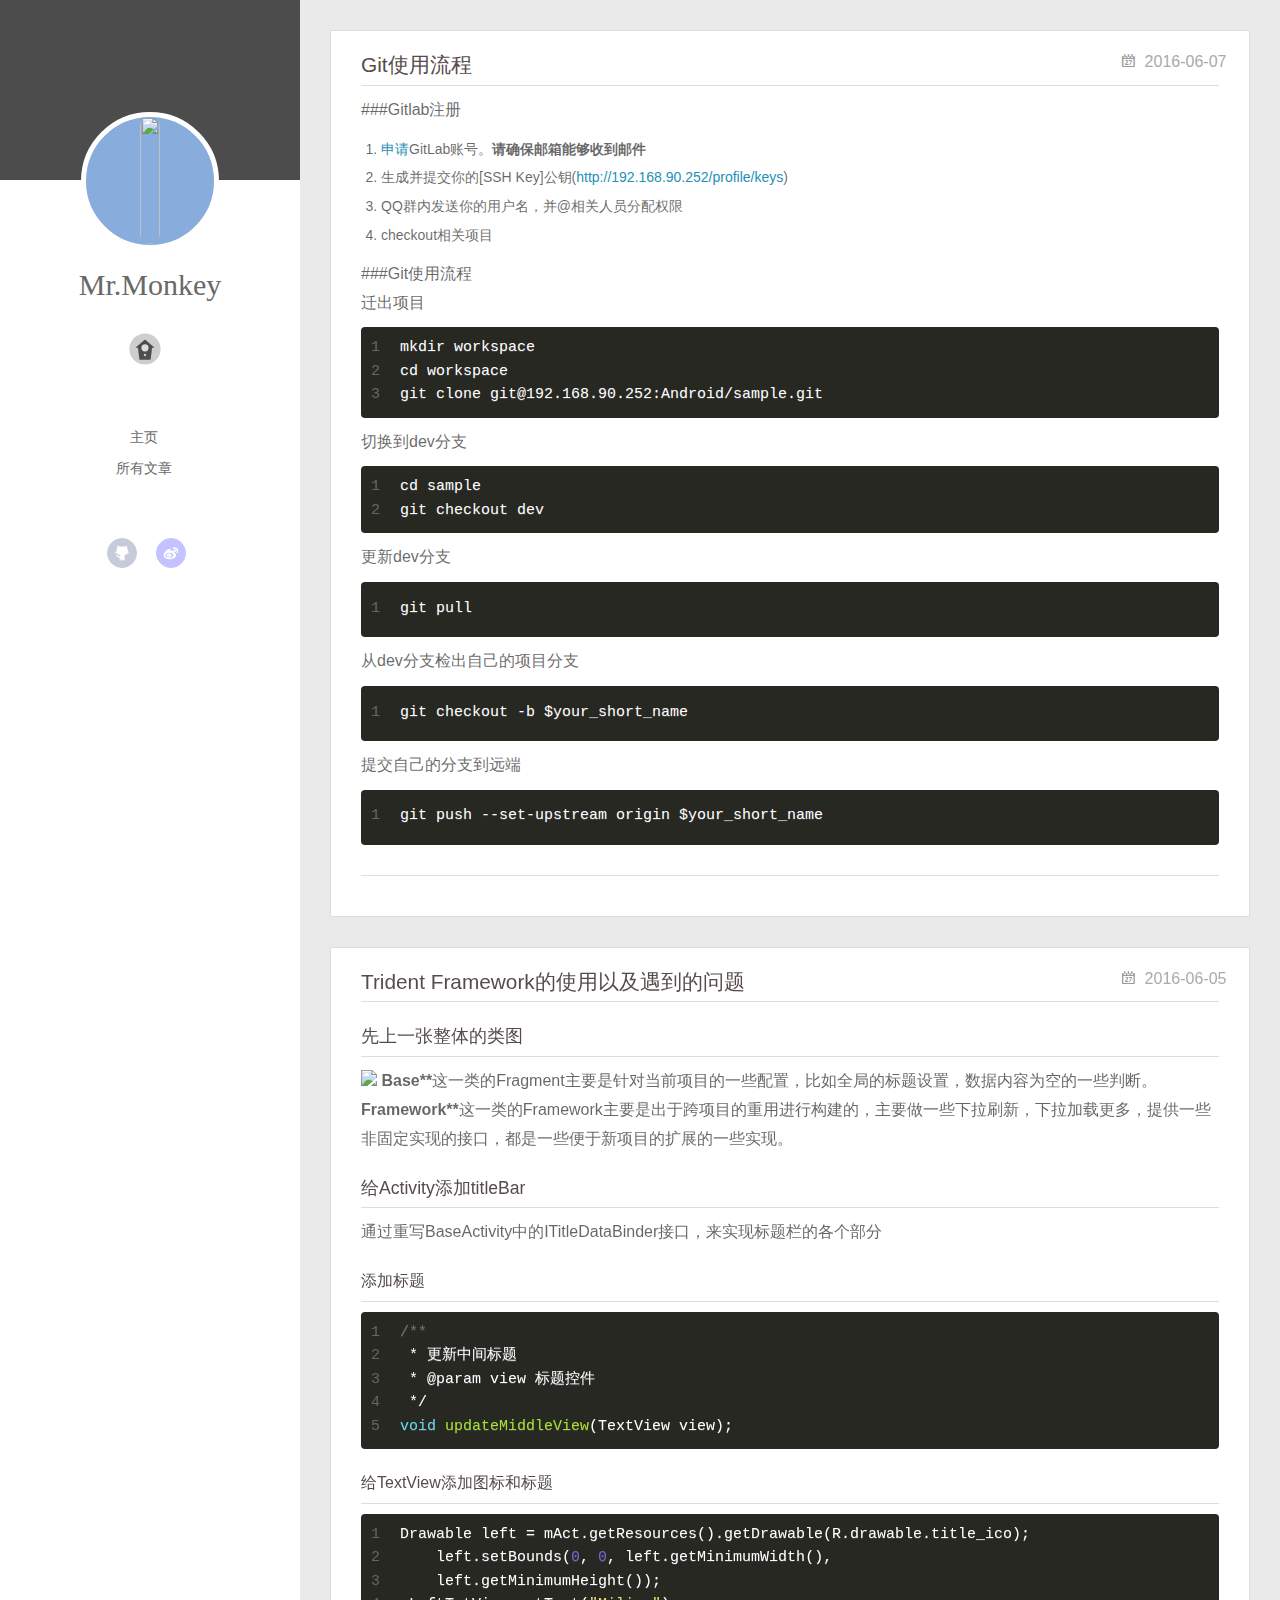
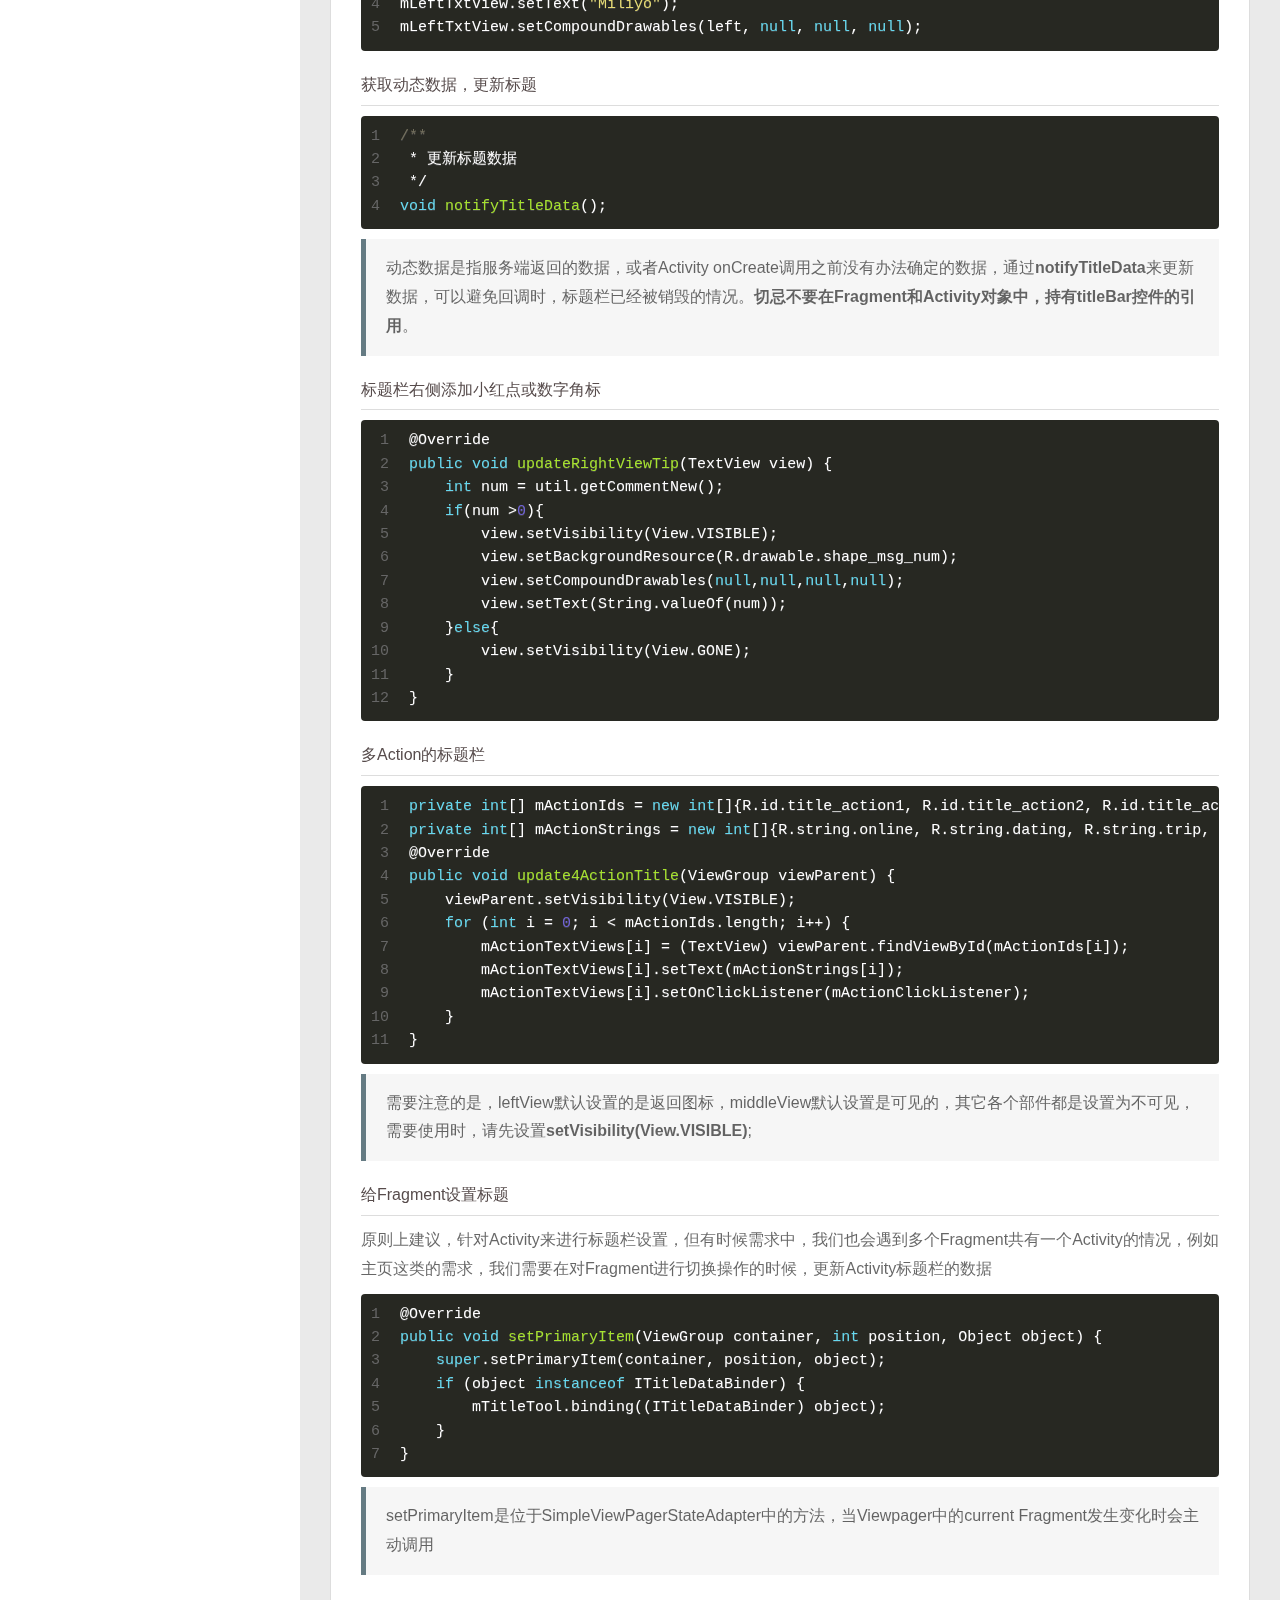
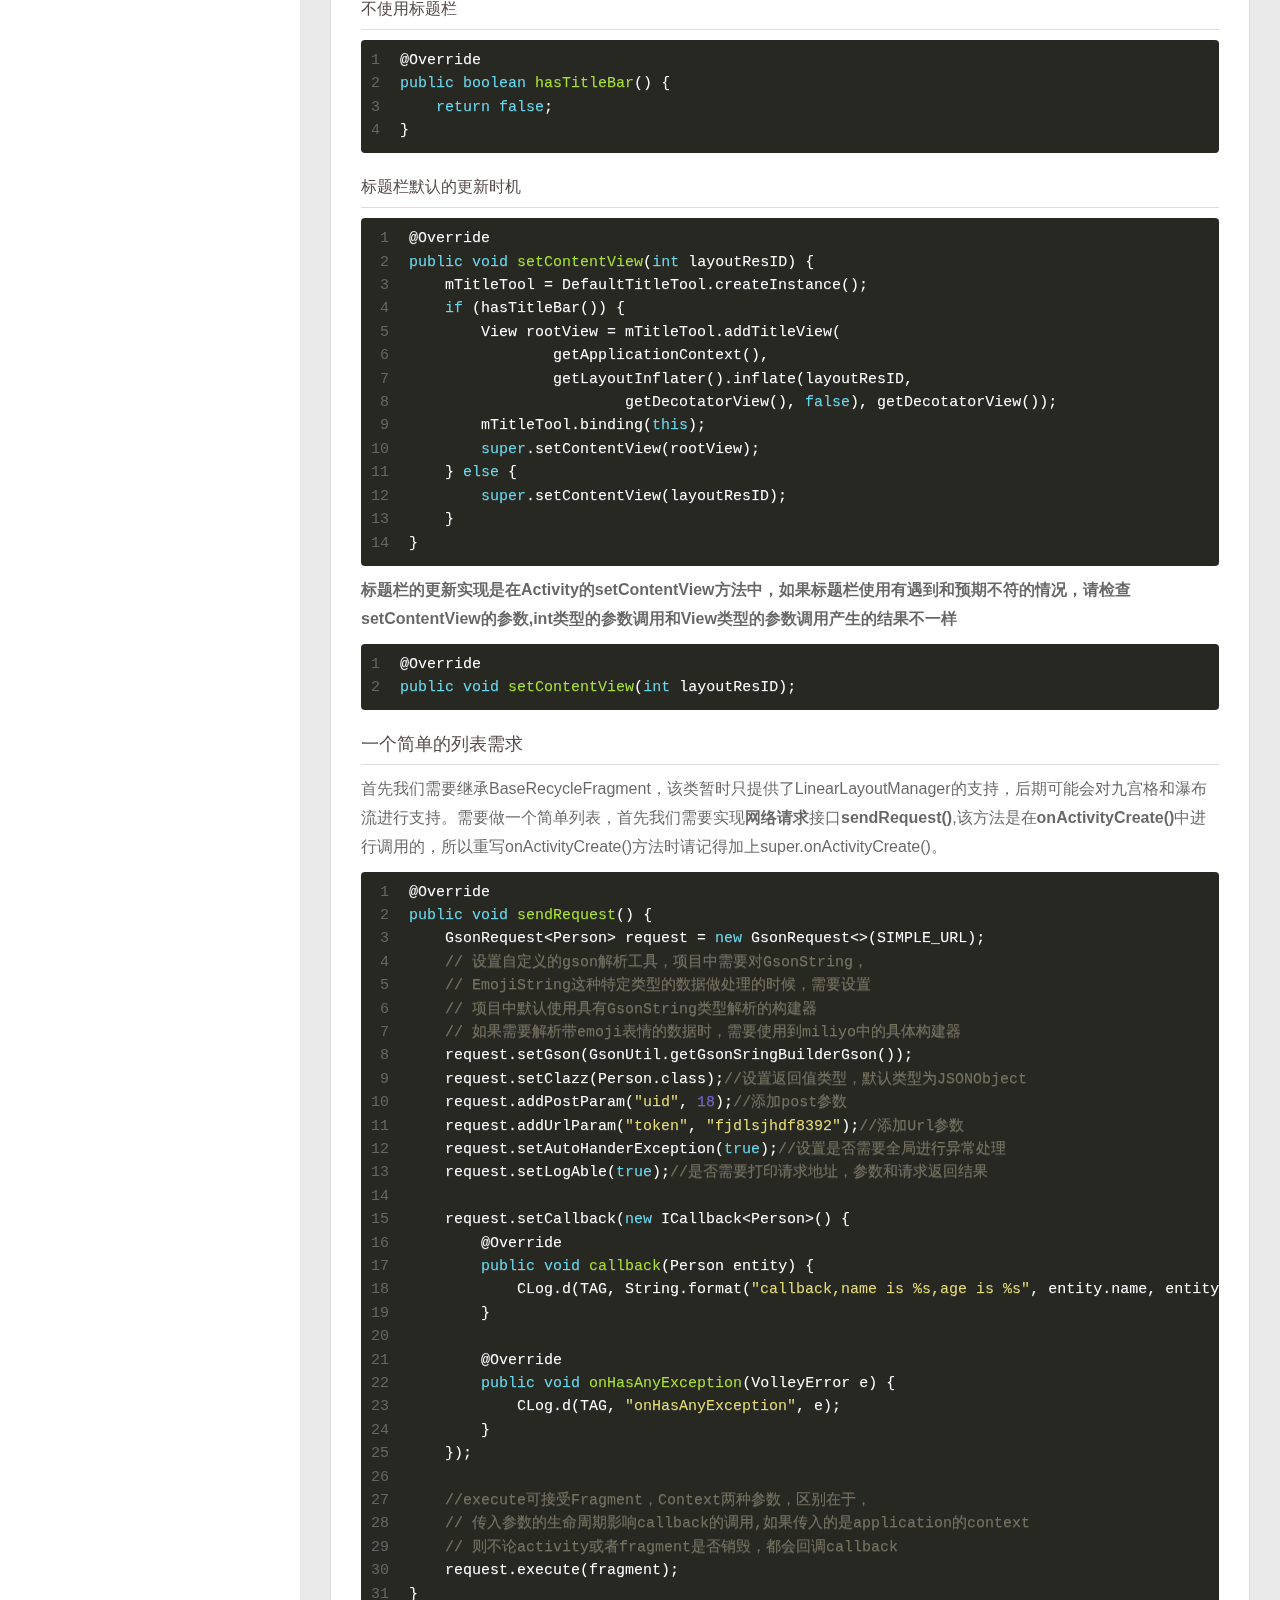
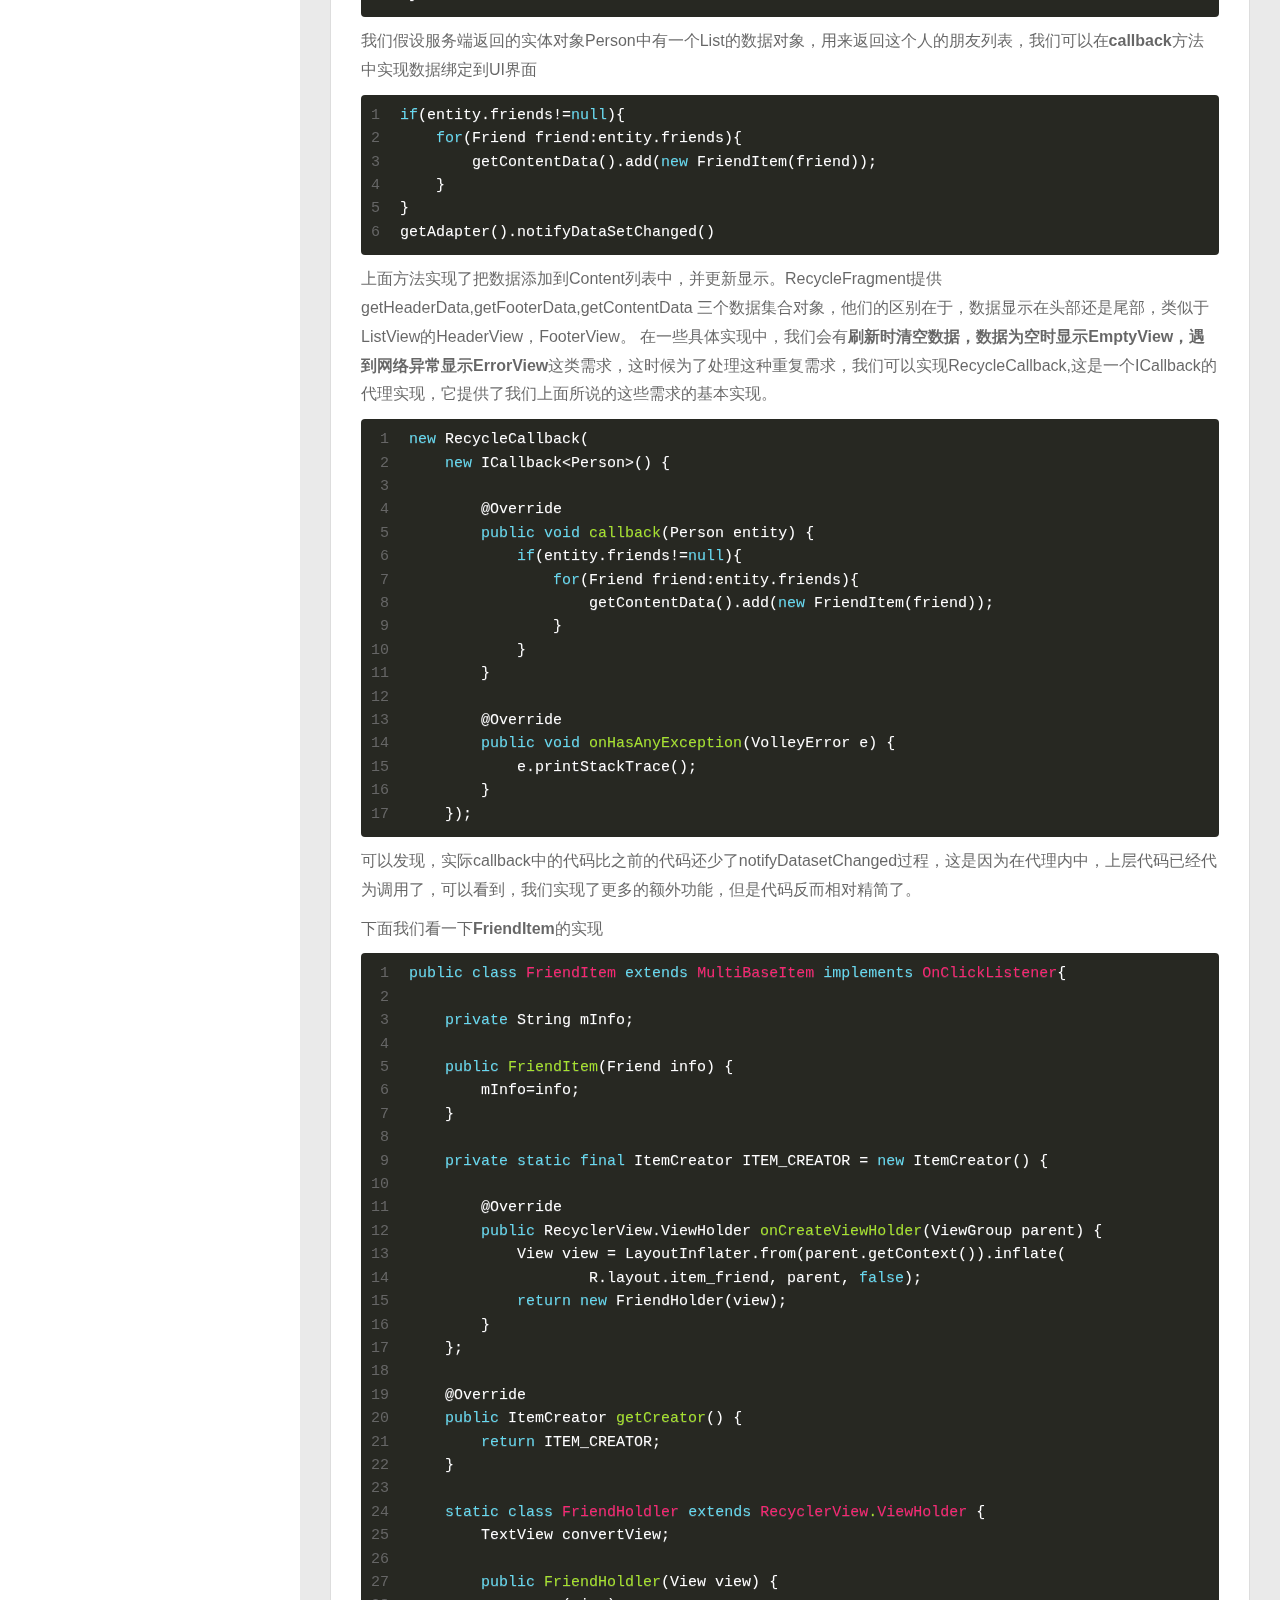
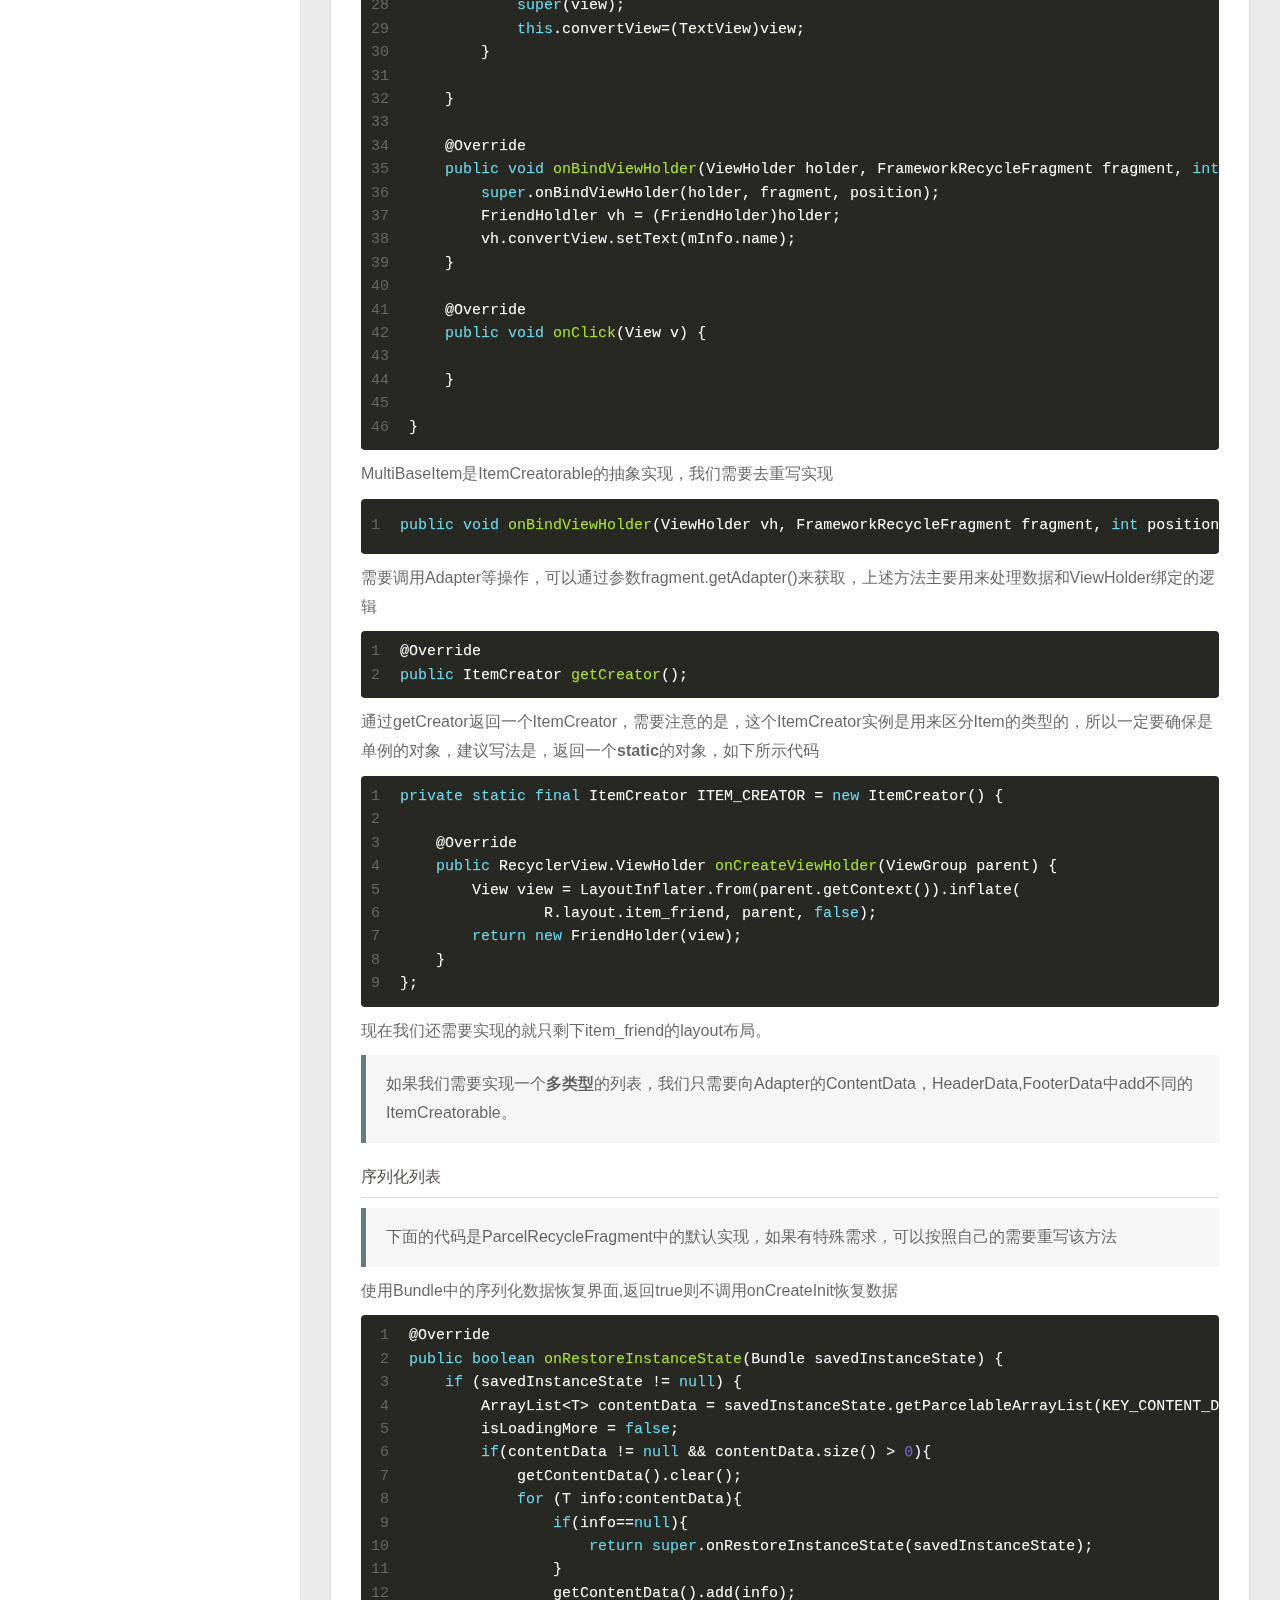
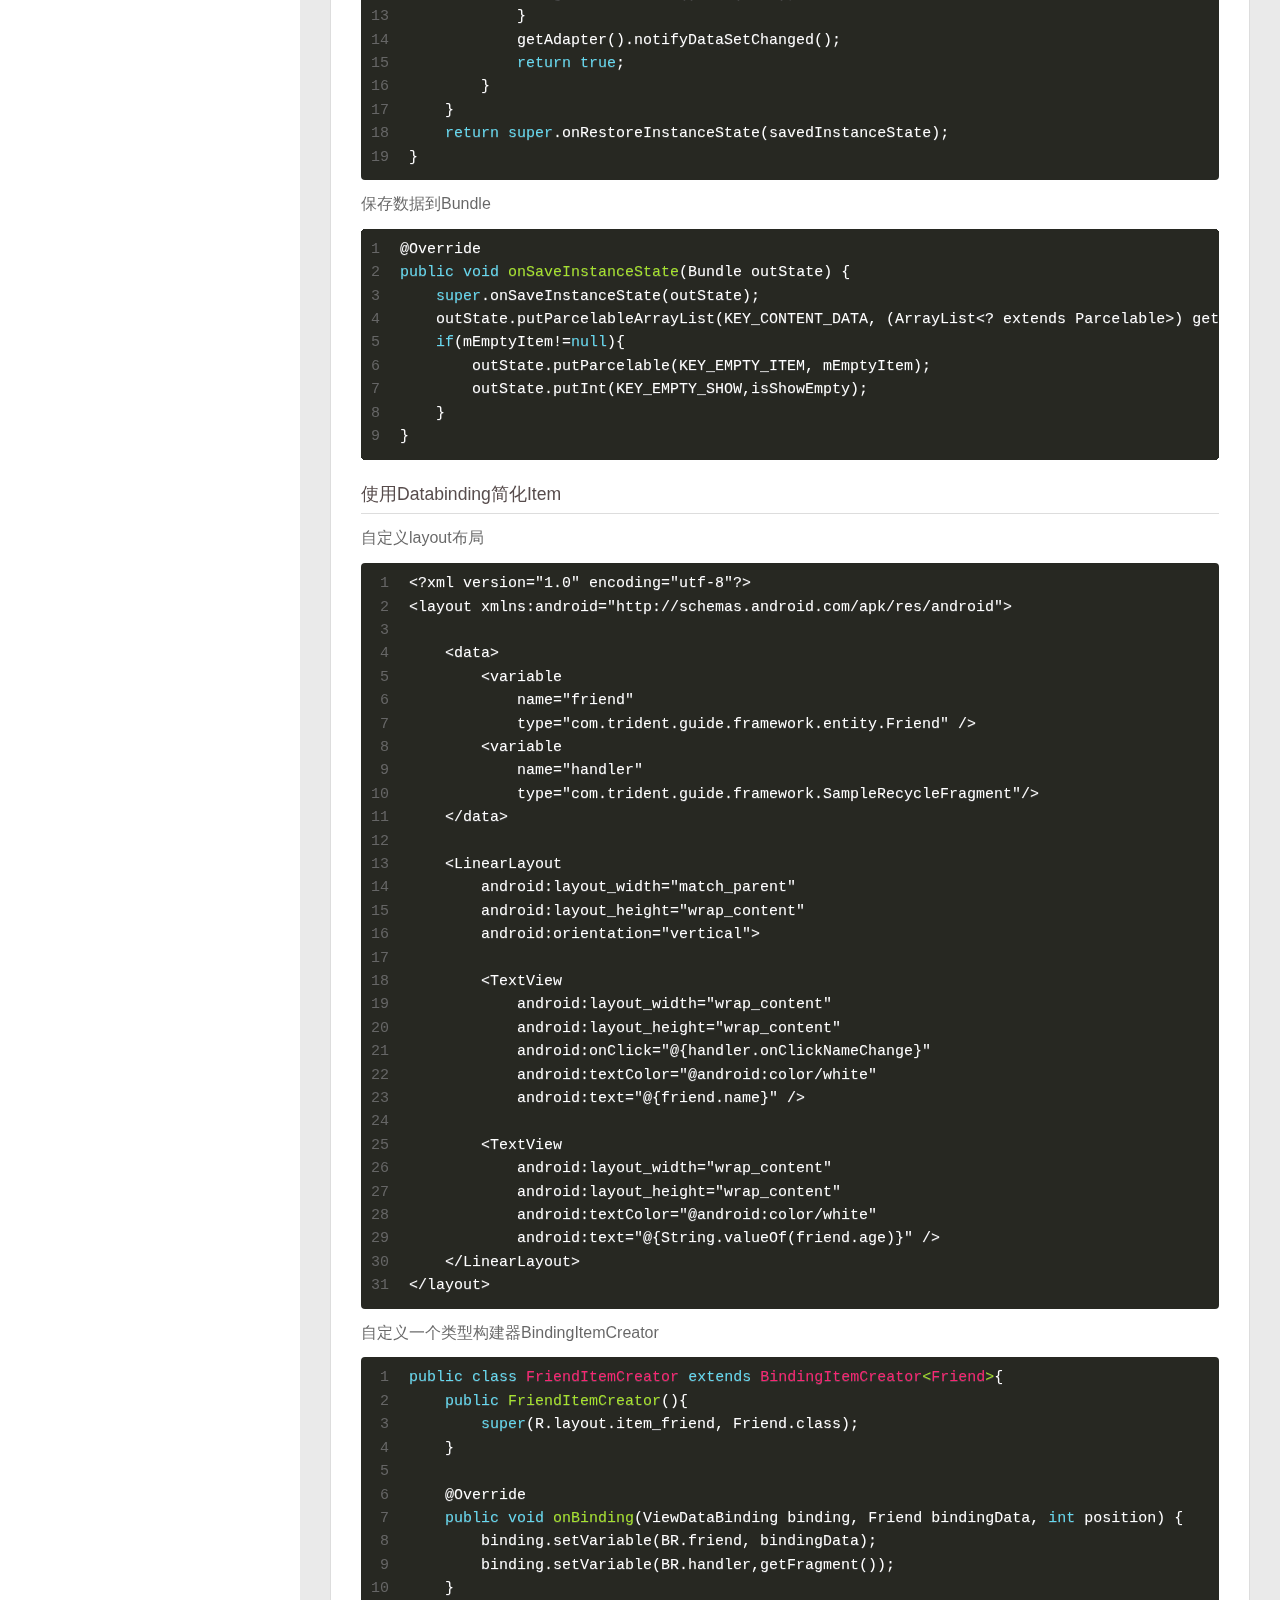
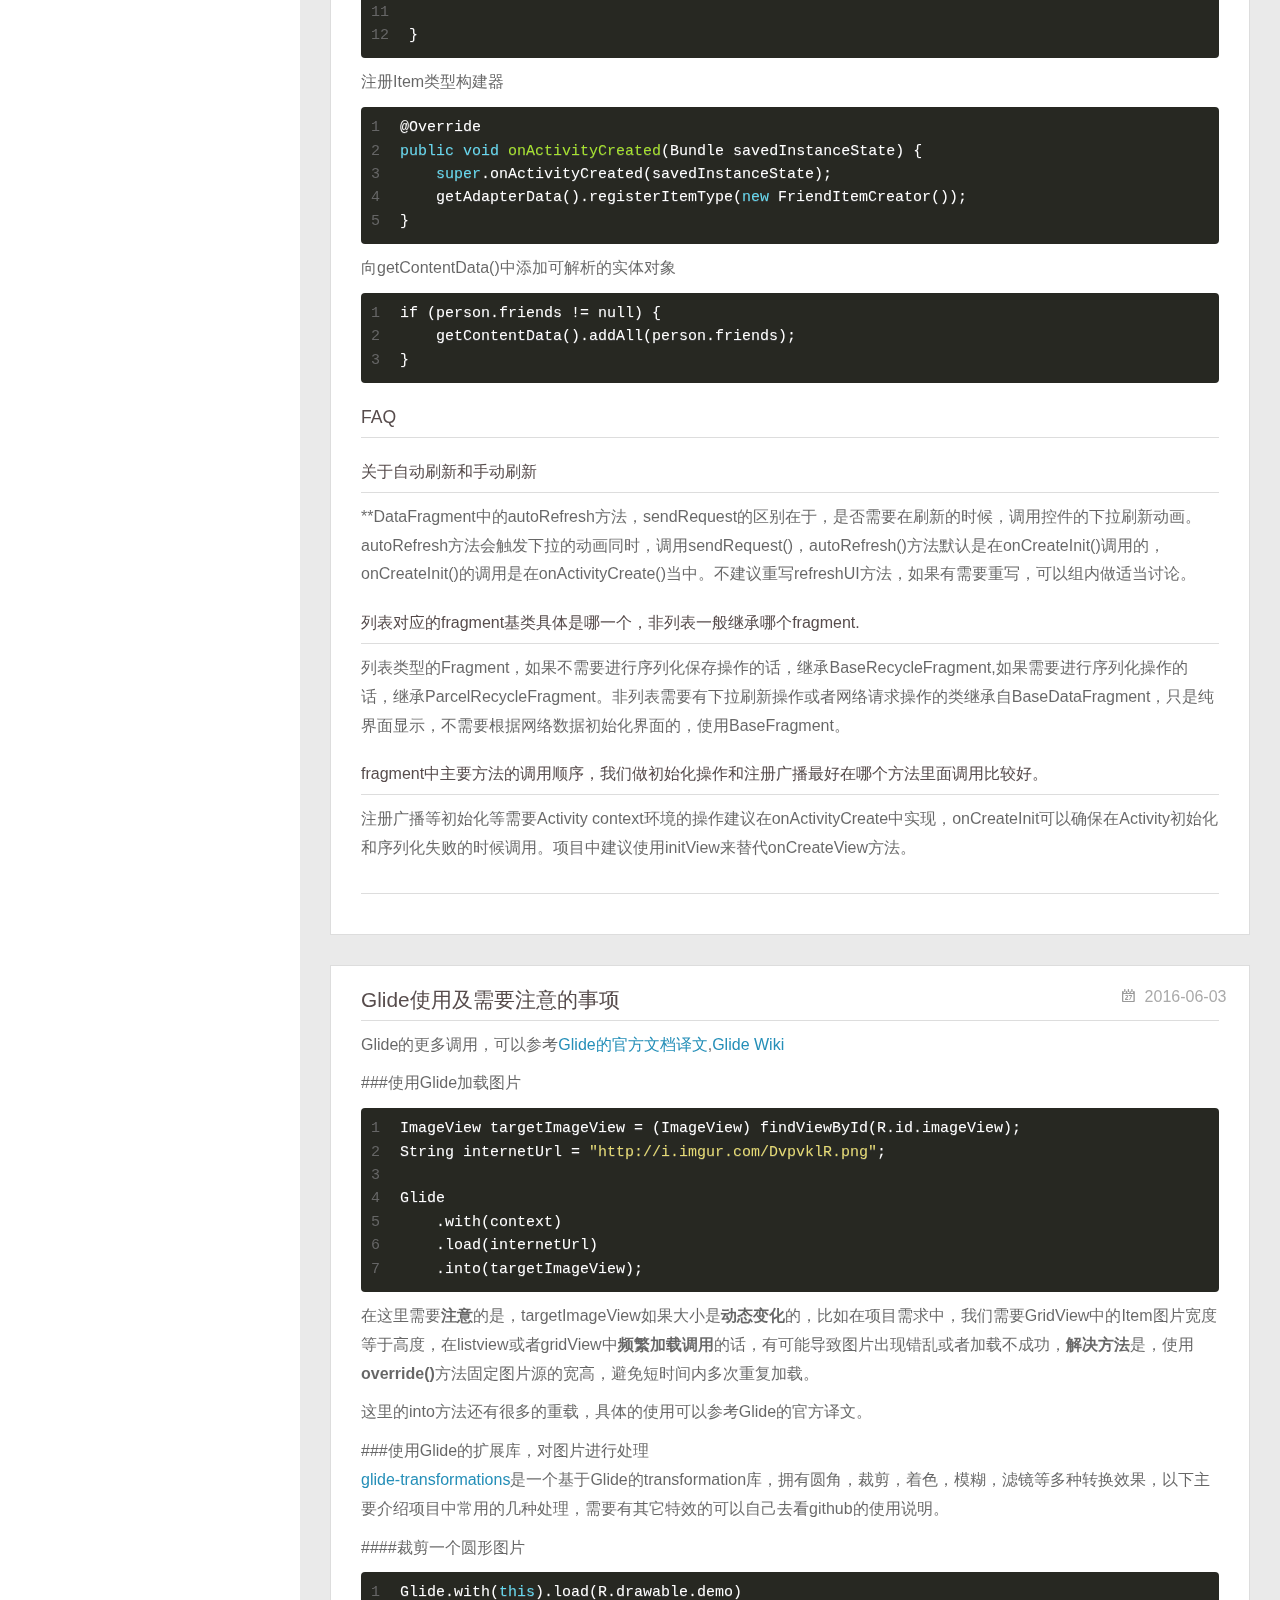
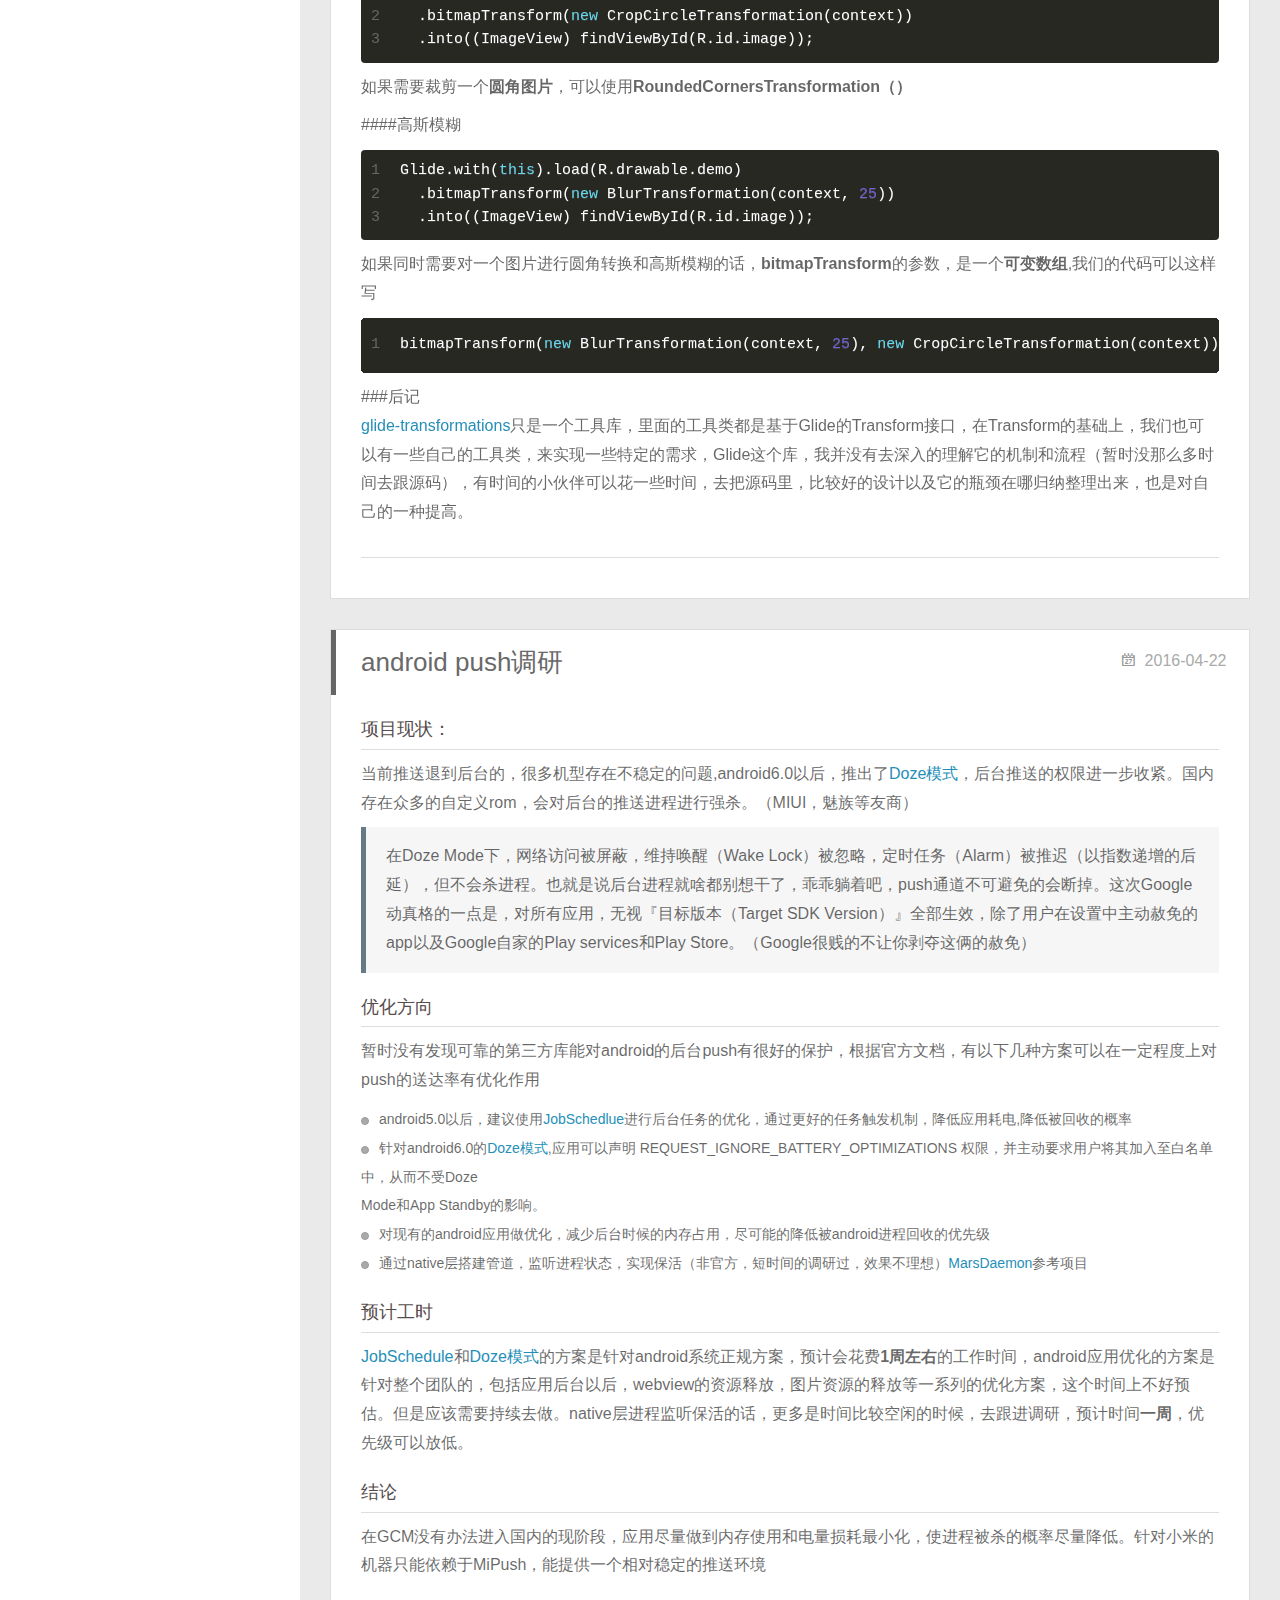
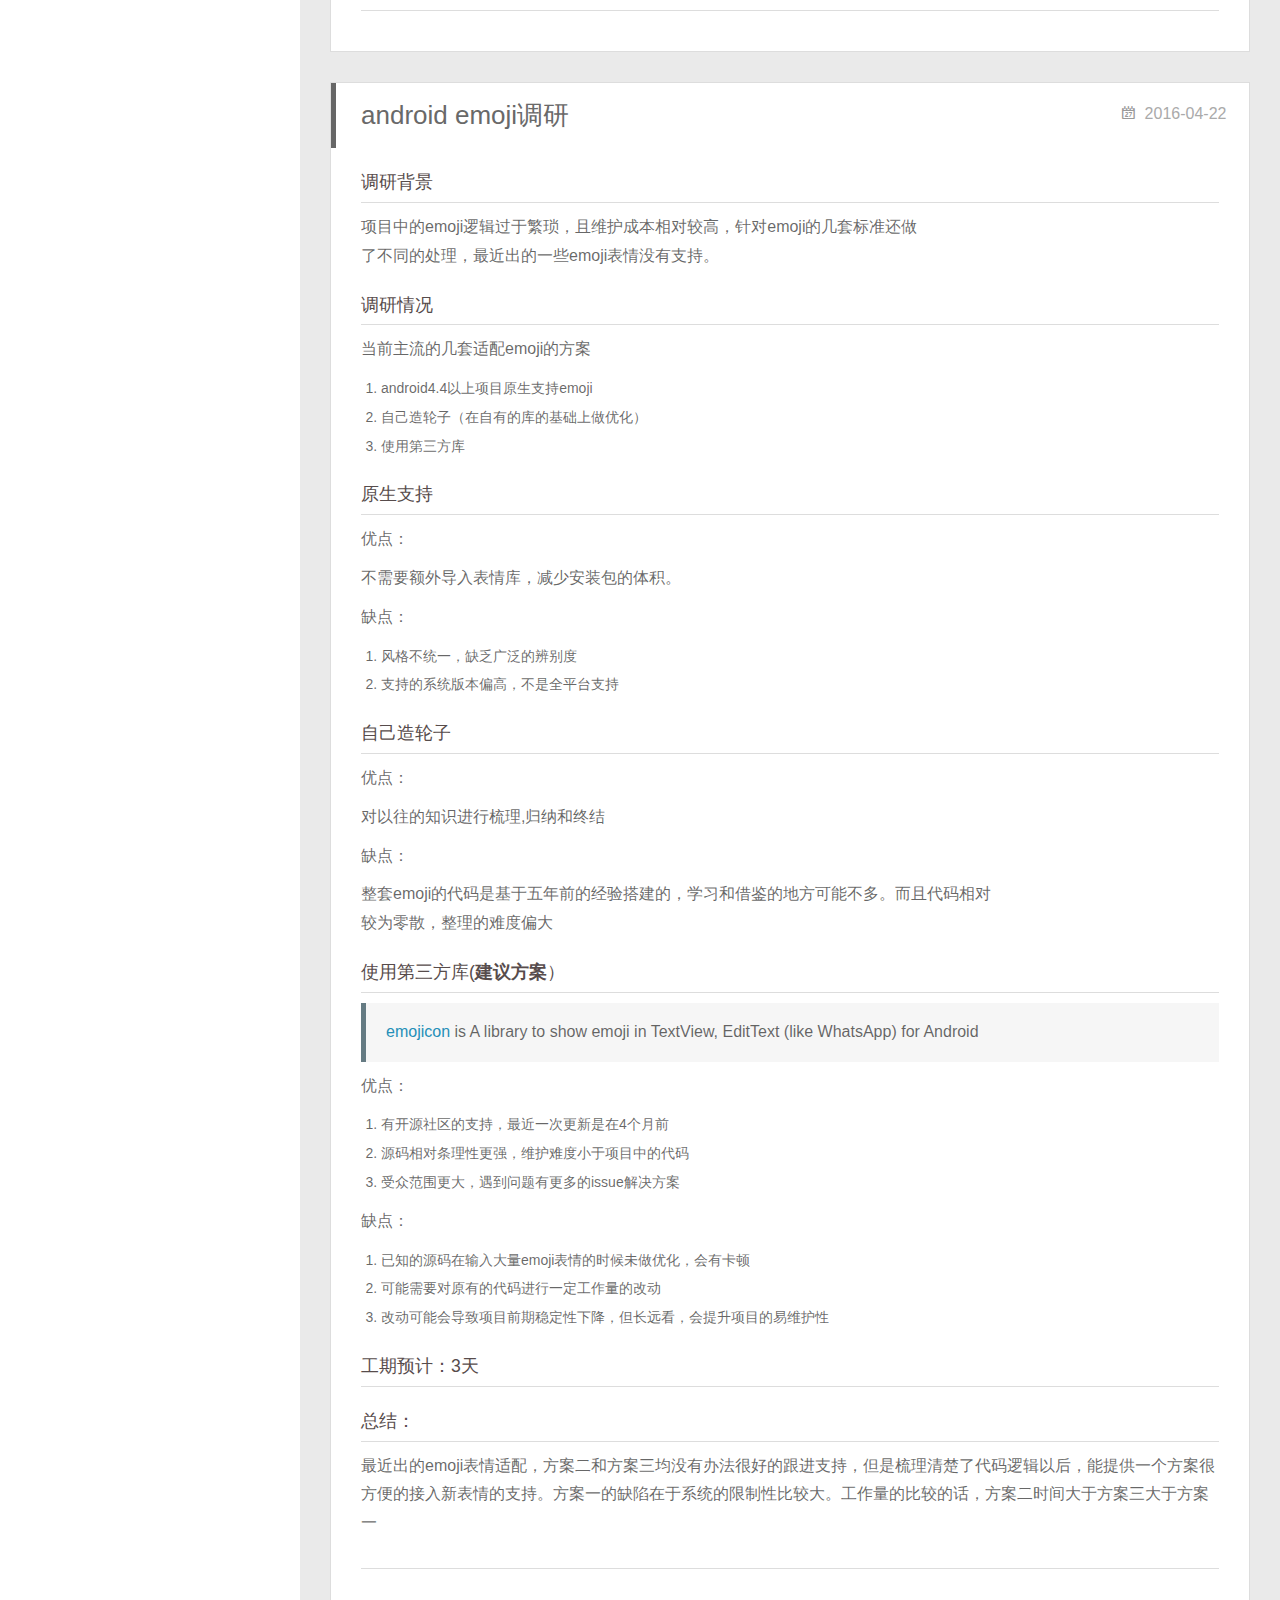
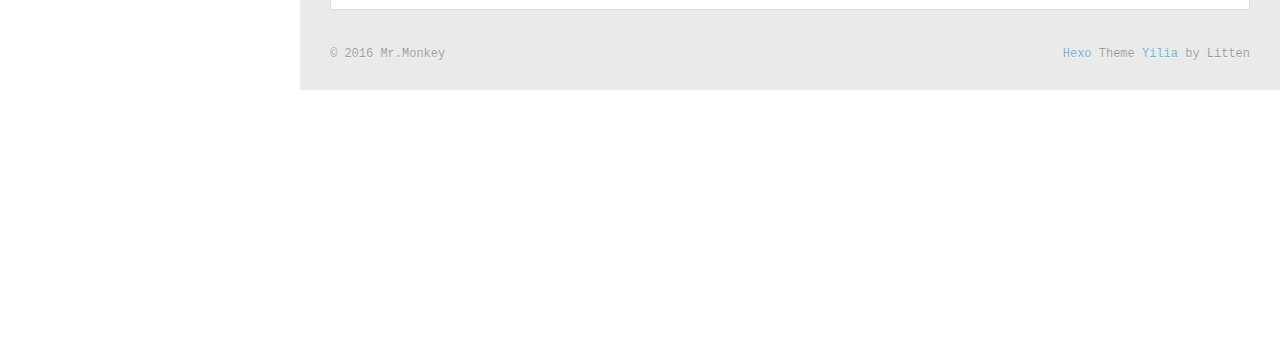
==== commit aa493f3b: "update trident framework guide" ====
--- a/index.html
+++ b/index.html
@@ -221,49 +221,69 @@
     
     <div class="article-entry" itemprop="articleBody">
       
-        <h2 id="Trident-Framework的使用以及遇到的问题"><a href="#Trident-Framework的使用以及遇到的问题" class="headerlink" title="Trident Framework的使用以及遇到的问题"></a>Trident Framework的使用以及遇到的问题</h2><p>###先上一张整体的类图<br><img src="https://raw.githubusercontent.com/lzhAndroid/image/master/trident_framework_class.jpg" alt=""><br><strong>Base**</strong>这一类的Fragment主要是针对当前项目的一些配置，比如全局的标题设置，数据内容为空的一些判断。<strong>Framework**</strong>这一类的Framework主要是出于跨项目的重用进行构建的，主要做一些下拉刷新，下拉加载更多，提供一些非固定实现的接口，都是一些便于新项目的扩展的一些实现。</p>
-<p>###给Activity添加titleBar<br>通过重写BaseActivity中的ITitleDataBinder接口，来实现标题栏的各个部分</p>
-<p>####添加标题<br><figure class="highlight java"><table><tr><td class="gutter"><pre><span class="line">1</span><br><span class="line">2</span><br><span class="line">3</span><br><span class="line">4</span><br><span class="line">5</span><br></pre></td><td class="code"><pre><span class="line"><span class="comment">/**</span><br><span class="line"> * 更新中间标题</span><br><span class="line"> * <span class="doctag">@param</span> view 标题控件</span><br><span class="line"> */</span></span><br><span class="line"><span class="function"><span class="keyword">void</span> <span class="title">updateMiddleView</span><span class="params">(TextView view)</span></span>;</span><br></pre></td></tr></table></figure></p>
-<p>####给TextView添加图标和标题<br><figure class="highlight java"><table><tr><td class="gutter"><pre><span class="line">1</span><br><span class="line">2</span><br><span class="line">3</span><br><span class="line">4</span><br><span class="line">5</span><br></pre></td><td class="code"><pre><span class="line">Drawable left = mAct.getResources().getDrawable(R.drawable.title_ico);</span><br><span class="line">    left.setBounds(<span class="number">0</span>, <span class="number">0</span>, left.getMinimumWidth(),</span><br><span class="line">    left.getMinimumHeight());</span><br><span class="line">mLeftTxtView.setText(<span class="string">"Miliyo"</span>);</span><br><span class="line">mLeftTxtView.setCompoundDrawables(left, <span class="keyword">null</span>, <span class="keyword">null</span>, <span class="keyword">null</span>);</span><br></pre></td></tr></table></figure></p>
-<p>####获取动态数据，更新标题<br><figure class="highlight java"><table><tr><td class="gutter"><pre><span class="line">1</span><br><span class="line">2</span><br><span class="line">3</span><br><span class="line">4</span><br></pre></td><td class="code"><pre><span class="line"><span class="comment">/**</span><br><span class="line"> * 更新标题数据</span><br><span class="line"> */</span></span><br><span class="line"><span class="function"><span class="keyword">void</span> <span class="title">notifyTitleData</span><span class="params">()</span></span>;</span><br></pre></td></tr></table></figure></p>
+        <h2 id="trident-framework的使用以及遇到的问题">Trident Framework的使用以及遇到的问题</h2>
+<h3 id="先上一张整体的类图">先上一张整体的类图</h3>
+<p><img src="https://raw.githubusercontent.com/lzhAndroid/image/master/trident_framework_class.jpg"> <strong>Base**</strong>这一类的Fragment主要是针对当前项目的一些配置，比如全局的标题设置，数据内容为空的一些判断。<strong>Framework**</strong>这一类的Framework主要是出于跨项目的重用进行构建的，主要做一些下拉刷新，下拉加载更多，提供一些非固定实现的接口，都是一些便于新项目的扩展的一些实现。</p>
+<h3 id="给activity添加titlebar">给Activity添加titleBar</h3>
+<p>通过重写BaseActivity中的ITitleDataBinder接口，来实现标题栏的各个部分</p>
+<h4 id="添加标题">添加标题</h4>
+<figure class="highlight java"><table><tr><td class="gutter"><pre><span class="line">1</span><br><span class="line">2</span><br><span class="line">3</span><br><span class="line">4</span><br><span class="line">5</span><br></pre></td><td class="code"><pre><span class="line"><span class="comment">/**</span><br><span class="line"> * 更新中间标题</span><br><span class="line"> * <span class="doctag">@param</span> view 标题控件</span><br><span class="line"> */</span></span><br><span class="line"><span class="function"><span class="keyword">void</span> <span class="title">updateMiddleView</span><span class="params">(TextView view)</span></span>;</span><br></pre></td></tr></table></figure>
+<h4 id="给textview添加图标和标题">给TextView添加图标和标题</h4>
+<figure class="highlight java"><table><tr><td class="gutter"><pre><span class="line">1</span><br><span class="line">2</span><br><span class="line">3</span><br><span class="line">4</span><br><span class="line">5</span><br></pre></td><td class="code"><pre><span class="line">Drawable left = mAct.getResources().getDrawable(R.drawable.title_ico);</span><br><span class="line">    left.setBounds(<span class="number">0</span>, <span class="number">0</span>, left.getMinimumWidth(),</span><br><span class="line">    left.getMinimumHeight());</span><br><span class="line">mLeftTxtView.setText(<span class="string">"Miliyo"</span>);</span><br><span class="line">mLeftTxtView.setCompoundDrawables(left, <span class="keyword">null</span>, <span class="keyword">null</span>, <span class="keyword">null</span>);</span><br></pre></td></tr></table></figure>
+<h4 id="获取动态数据更新标题">获取动态数据，更新标题</h4>
+<figure class="highlight java"><table><tr><td class="gutter"><pre><span class="line">1</span><br><span class="line">2</span><br><span class="line">3</span><br><span class="line">4</span><br></pre></td><td class="code"><pre><span class="line"><span class="comment">/**</span><br><span class="line"> * 更新标题数据</span><br><span class="line"> */</span></span><br><span class="line"><span class="function"><span class="keyword">void</span> <span class="title">notifyTitleData</span><span class="params">()</span></span>;</span><br></pre></td></tr></table></figure>
 <blockquote>
-<p>动态数据是指服务端返回的数据，或者Activity<br>onCreate调用之前没有办法确定的数据，通过<strong>notifyTitleData</strong>来更新数据，可以避免回调时，标题栏已经被销毁的情况。<strong>切忌不要在Fragment和Activity对象中，持有titleBar控件的引用</strong>。</p>
-</blockquote>
-<p>####标题栏右侧添加小红点或数字角标<br><figure class="highlight java"><table><tr><td class="gutter"><pre><span class="line">1</span><br><span class="line">2</span><br><span class="line">3</span><br><span class="line">4</span><br><span class="line">5</span><br><span class="line">6</span><br><span class="line">7</span><br><span class="line">8</span><br><span class="line">9</span><br><span class="line">10</span><br><span class="line">11</span><br><span class="line">12</span><br></pre></td><td class="code"><pre><span class="line"><span class="meta">@Override</span></span><br><span class="line"><span class="function"><span class="keyword">public</span> <span class="keyword">void</span> <span class="title">updateRightViewTip</span><span class="params">(TextView view)</span> </span>&#123;</span><br><span class="line">    <span class="keyword">int</span> num = util.getCommentNew();</span><br><span class="line">    <span class="keyword">if</span>(num &gt;<span class="number">0</span>)&#123;</span><br><span class="line">        view.setVisibility(View.VISIBLE);</span><br><span class="line">        view.setBackgroundResource(R.drawable.shape_msg_num);</span><br><span class="line">        view.setCompoundDrawables(<span class="keyword">null</span>,<span class="keyword">null</span>,<span class="keyword">null</span>,<span class="keyword">null</span>);</span><br><span class="line">        view.setText(String.valueOf(num));</span><br><span class="line">    &#125;<span class="keyword">else</span>&#123;</span><br><span class="line">        view.setVisibility(View.GONE);</span><br><span class="line">    &#125;</span><br><span class="line">&#125;</span><br></pre></td></tr></table></figure></p>
-<p>####多Action的标题栏<br><figure class="highlight java"><table><tr><td class="gutter"><pre><span class="line">1</span><br><span class="line">2</span><br><span class="line">3</span><br><span class="line">4</span><br><span class="line">5</span><br><span class="line">6</span><br><span class="line">7</span><br><span class="line">8</span><br><span class="line">9</span><br><span class="line">10</span><br><span class="line">11</span><br></pre></td><td class="code"><pre><span class="line"><span class="keyword">private</span> <span class="keyword">int</span>[] mActionIds = <span class="keyword">new</span> <span class="keyword">int</span>[]&#123;R.id.title_action1, R.id.title_action2, R.id.title_action3, R.id.title_action4&#125;;</span><br><span class="line"><span class="keyword">private</span> <span class="keyword">int</span>[] mActionStrings = <span class="keyword">new</span> <span class="keyword">int</span>[]&#123;R.string.online, R.string.dating, R.string.trip, R.string.like&#125;;</span><br><span class="line"><span class="meta">@Override</span></span><br><span class="line"><span class="function"><span class="keyword">public</span> <span class="keyword">void</span> <span class="title">update4ActionTitle</span><span class="params">(ViewGroup viewParent)</span> </span>&#123;</span><br><span class="line">    viewParent.setVisibility(View.VISIBLE);</span><br><span class="line">    <span class="keyword">for</span> (<span class="keyword">int</span> i = <span class="number">0</span>; i &lt; mActionIds.length; i++) &#123;</span><br><span class="line">        mActionTextViews[i] = (TextView) viewParent.findViewById(mActionIds[i]);</span><br><span class="line">        mActionTextViews[i].setText(mActionStrings[i]);</span><br><span class="line">        mActionTextViews[i].setOnClickListener(mActionClickListener);</span><br><span class="line">    &#125;</span><br><span class="line">&#125;</span><br></pre></td></tr></table></figure></p>
+<p>动态数据是指服务端返回的数据，或者Activity onCreate调用之前没有办法确定的数据，通过<strong>notifyTitleData</strong>来更新数据，可以避免回调时，标题栏已经被销毁的情况。<strong>切忌不要在Fragment和Activity对象中，持有titleBar控件的引用</strong>。</p>
+</blockquote>
+<h4 id="标题栏右侧添加小红点或数字角标">标题栏右侧添加小红点或数字角标</h4>
+<figure class="highlight java"><table><tr><td class="gutter"><pre><span class="line">1</span><br><span class="line">2</span><br><span class="line">3</span><br><span class="line">4</span><br><span class="line">5</span><br><span class="line">6</span><br><span class="line">7</span><br><span class="line">8</span><br><span class="line">9</span><br><span class="line">10</span><br><span class="line">11</span><br><span class="line">12</span><br></pre></td><td class="code"><pre><span class="line"><span class="meta">@Override</span></span><br><span class="line"><span class="function"><span class="keyword">public</span> <span class="keyword">void</span> <span class="title">updateRightViewTip</span><span class="params">(TextView view)</span> </span>&#123;</span><br><span class="line">    <span class="keyword">int</span> num = util.getCommentNew();</span><br><span class="line">    <span class="keyword">if</span>(num &gt;<span class="number">0</span>)&#123;</span><br><span class="line">        view.setVisibility(View.VISIBLE);</span><br><span class="line">        view.setBackgroundResource(R.drawable.shape_msg_num);</span><br><span class="line">        view.setCompoundDrawables(<span class="keyword">null</span>,<span class="keyword">null</span>,<span class="keyword">null</span>,<span class="keyword">null</span>);</span><br><span class="line">        view.setText(String.valueOf(num));</span><br><span class="line">    &#125;<span class="keyword">else</span>&#123;</span><br><span class="line">        view.setVisibility(View.GONE);</span><br><span class="line">    &#125;</span><br><span class="line">&#125;</span><br></pre></td></tr></table></figure>
+<h4 id="多action的标题栏">多Action的标题栏</h4>
+<figure class="highlight java"><table><tr><td class="gutter"><pre><span class="line">1</span><br><span class="line">2</span><br><span class="line">3</span><br><span class="line">4</span><br><span class="line">5</span><br><span class="line">6</span><br><span class="line">7</span><br><span class="line">8</span><br><span class="line">9</span><br><span class="line">10</span><br><span class="line">11</span><br></pre></td><td class="code"><pre><span class="line"><span class="keyword">private</span> <span class="keyword">int</span>[] mActionIds = <span class="keyword">new</span> <span class="keyword">int</span>[]&#123;R.id.title_action1, R.id.title_action2, R.id.title_action3, R.id.title_action4&#125;;</span><br><span class="line"><span class="keyword">private</span> <span class="keyword">int</span>[] mActionStrings = <span class="keyword">new</span> <span class="keyword">int</span>[]&#123;R.string.online, R.string.dating, R.string.trip, R.string.like&#125;;</span><br><span class="line"><span class="meta">@Override</span></span><br><span class="line"><span class="function"><span class="keyword">public</span> <span class="keyword">void</span> <span class="title">update4ActionTitle</span><span class="params">(ViewGroup viewParent)</span> </span>&#123;</span><br><span class="line">    viewParent.setVisibility(View.VISIBLE);</span><br><span class="line">    <span class="keyword">for</span> (<span class="keyword">int</span> i = <span class="number">0</span>; i &lt; mActionIds.length; i++) &#123;</span><br><span class="line">        mActionTextViews[i] = (TextView) viewParent.findViewById(mActionIds[i]);</span><br><span class="line">        mActionTextViews[i].setText(mActionStrings[i]);</span><br><span class="line">        mActionTextViews[i].setOnClickListener(mActionClickListener);</span><br><span class="line">    &#125;</span><br><span class="line">&#125;</span><br></pre></td></tr></table></figure>
 <blockquote>
 <p>需要注意的是，leftView默认设置的是返回图标，middleView默认设置是可见的，其它各个部件都是设置为不可见，需要使用时，请先设置<strong>setVisibility(View.VISIBLE)</strong>;</p>
 </blockquote>
-<p>####给Fragment设置标题<br>原则上建议，针对Activity来进行标题栏设置，但有时候需求中，我们也会遇到多个Fragment共有一个Activity的情况，例如主页这类的需求，我们需要在对Fragment进行切换操作的时候，更新Activity标题栏的数据<br><figure class="highlight java"><table><tr><td class="gutter"><pre><span class="line">1</span><br><span class="line">2</span><br><span class="line">3</span><br><span class="line">4</span><br><span class="line">5</span><br><span class="line">6</span><br><span class="line">7</span><br></pre></td><td class="code"><pre><span class="line"><span class="meta">@Override</span></span><br><span class="line"><span class="function"><span class="keyword">public</span> <span class="keyword">void</span> <span class="title">setPrimaryItem</span><span class="params">(ViewGroup container, <span class="keyword">int</span> position, Object object)</span> </span>&#123;</span><br><span class="line">    <span class="keyword">super</span>.setPrimaryItem(container, position, object);</span><br><span class="line">    <span class="keyword">if</span> (object <span class="keyword">instanceof</span> ITitleDataBinder) &#123;</span><br><span class="line">        mTitleTool.binding((ITitleDataBinder) object);</span><br><span class="line">    &#125;</span><br><span class="line">&#125;</span><br></pre></td></tr></table></figure></p>
+<h4 id="给fragment设置标题">给Fragment设置标题</h4>
+<p>原则上建议，针对Activity来进行标题栏设置，但有时候需求中，我们也会遇到多个Fragment共有一个Activity的情况，例如主页这类的需求，我们需要在对Fragment进行切换操作的时候，更新Activity标题栏的数据 <figure class="highlight java"><table><tr><td class="gutter"><pre><span class="line">1</span><br><span class="line">2</span><br><span class="line">3</span><br><span class="line">4</span><br><span class="line">5</span><br><span class="line">6</span><br><span class="line">7</span><br></pre></td><td class="code"><pre><span class="line"><span class="meta">@Override</span></span><br><span class="line"><span class="function"><span class="keyword">public</span> <span class="keyword">void</span> <span class="title">setPrimaryItem</span><span class="params">(ViewGroup container, <span class="keyword">int</span> position, Object object)</span> </span>&#123;</span><br><span class="line">    <span class="keyword">super</span>.setPrimaryItem(container, position, object);</span><br><span class="line">    <span class="keyword">if</span> (object <span class="keyword">instanceof</span> ITitleDataBinder) &#123;</span><br><span class="line">        mTitleTool.binding((ITitleDataBinder) object);</span><br><span class="line">    &#125;</span><br><span class="line">&#125;</span><br></pre></td></tr></table></figure></p>
 <blockquote>
 <p>setPrimaryItem是位于SimpleViewPagerStateAdapter中的方法，当Viewpager中的current Fragment发生变化时会主动调用</p>
 </blockquote>
-<p>####不使用标题栏<br><figure class="highlight java"><table><tr><td class="gutter"><pre><span class="line">1</span><br><span class="line">2</span><br><span class="line">3</span><br><span class="line">4</span><br></pre></td><td class="code"><pre><span class="line"><span class="meta">@Override</span></span><br><span class="line"><span class="function"><span class="keyword">public</span> <span class="keyword">boolean</span> <span class="title">hasTitleBar</span><span class="params">()</span> </span>&#123;</span><br><span class="line">    <span class="keyword">return</span> <span class="keyword">false</span>;</span><br><span class="line">&#125;</span><br></pre></td></tr></table></figure></p>
-<p>####标题栏默认的更新时机<br><figure class="highlight java"><table><tr><td class="gutter"><pre><span class="line">1</span><br><span class="line">2</span><br><span class="line">3</span><br><span class="line">4</span><br><span class="line">5</span><br><span class="line">6</span><br><span class="line">7</span><br><span class="line">8</span><br><span class="line">9</span><br><span class="line">10</span><br><span class="line">11</span><br><span class="line">12</span><br><span class="line">13</span><br><span class="line">14</span><br></pre></td><td class="code"><pre><span class="line"><span class="meta">@Override</span></span><br><span class="line"><span class="function"><span class="keyword">public</span> <span class="keyword">void</span> <span class="title">setContentView</span><span class="params">(<span class="keyword">int</span> layoutResID)</span> </span>&#123;</span><br><span class="line">    mTitleTool = DefaultTitleTool.createInstance();</span><br><span class="line">    <span class="keyword">if</span> (hasTitleBar()) &#123;</span><br><span class="line">        View rootView = mTitleTool.addTitleView(</span><br><span class="line">                getApplicationContext(),</span><br><span class="line">                getLayoutInflater().inflate(layoutResID,</span><br><span class="line">                        getDecotatorView(), <span class="keyword">false</span>), getDecotatorView());</span><br><span class="line">        mTitleTool.binding(<span class="keyword">this</span>);</span><br><span class="line">        <span class="keyword">super</span>.setContentView(rootView);</span><br><span class="line">    &#125; <span class="keyword">else</span> &#123;</span><br><span class="line">        <span class="keyword">super</span>.setContentView(layoutResID);</span><br><span class="line">    &#125;</span><br><span class="line">&#125;</span><br></pre></td></tr></table></figure></p>
+<h4 id="不使用标题栏">不使用标题栏</h4>
+<figure class="highlight java"><table><tr><td class="gutter"><pre><span class="line">1</span><br><span class="line">2</span><br><span class="line">3</span><br><span class="line">4</span><br></pre></td><td class="code"><pre><span class="line"><span class="meta">@Override</span></span><br><span class="line"><span class="function"><span class="keyword">public</span> <span class="keyword">boolean</span> <span class="title">hasTitleBar</span><span class="params">()</span> </span>&#123;</span><br><span class="line">    <span class="keyword">return</span> <span class="keyword">false</span>;</span><br><span class="line">&#125;</span><br></pre></td></tr></table></figure>
+<h4 id="标题栏默认的更新时机">标题栏默认的更新时机</h4>
+<figure class="highlight java"><table><tr><td class="gutter"><pre><span class="line">1</span><br><span class="line">2</span><br><span class="line">3</span><br><span class="line">4</span><br><span class="line">5</span><br><span class="line">6</span><br><span class="line">7</span><br><span class="line">8</span><br><span class="line">9</span><br><span class="line">10</span><br><span class="line">11</span><br><span class="line">12</span><br><span class="line">13</span><br><span class="line">14</span><br></pre></td><td class="code"><pre><span class="line"><span class="meta">@Override</span></span><br><span class="line"><span class="function"><span class="keyword">public</span> <span class="keyword">void</span> <span class="title">setContentView</span><span class="params">(<span class="keyword">int</span> layoutResID)</span> </span>&#123;</span><br><span class="line">    mTitleTool = DefaultTitleTool.createInstance();</span><br><span class="line">    <span class="keyword">if</span> (hasTitleBar()) &#123;</span><br><span class="line">        View rootView = mTitleTool.addTitleView(</span><br><span class="line">                getApplicationContext(),</span><br><span class="line">                getLayoutInflater().inflate(layoutResID,</span><br><span class="line">                        getDecotatorView(), <span class="keyword">false</span>), getDecotatorView());</span><br><span class="line">        mTitleTool.binding(<span class="keyword">this</span>);</span><br><span class="line">        <span class="keyword">super</span>.setContentView(rootView);</span><br><span class="line">    &#125; <span class="keyword">else</span> &#123;</span><br><span class="line">        <span class="keyword">super</span>.setContentView(layoutResID);</span><br><span class="line">    &#125;</span><br><span class="line">&#125;</span><br></pre></td></tr></table></figure>
 <p><strong>标题栏的更新实现是在Activity的setContentView方法中，如果标题栏使用有遇到和预期不符的情况，请检查setContentView的参数,int类型的参数调用和View类型的参数调用产生的结果不一样</strong></p>
 <figure class="highlight java"><table><tr><td class="gutter"><pre><span class="line">1</span><br><span class="line">2</span><br></pre></td><td class="code"><pre><span class="line"><span class="meta">@Override</span></span><br><span class="line"><span class="function"><span class="keyword">public</span> <span class="keyword">void</span> <span class="title">setContentView</span><span class="params">(<span class="keyword">int</span> layoutResID)</span></span>;</span><br></pre></td></tr></table></figure>
-<p>###一个简单的列表需求<br>首先我们需要继承BaseRecycleFragment，该类暂时只提供了LinearLayoutManager的支持，后期可能会对九宫格和瀑布流进行支持。需要做一个简单列表，首先我们需要实现<strong>网络请求</strong>接口<strong>sendRequest()</strong>,该方法是在<strong>onActivityCreate()</strong>中进行调用的，所以重写onActivityCreate()方法时请记得加上super.onActivityCreate()。<br><figure class="highlight java"><table><tr><td class="gutter"><pre><span class="line">1</span><br><span class="line">2</span><br><span class="line">3</span><br><span class="line">4</span><br><span class="line">5</span><br><span class="line">6</span><br><span class="line">7</span><br><span class="line">8</span><br><span class="line">9</span><br><span class="line">10</span><br><span class="line">11</span><br><span class="line">12</span><br><span class="line">13</span><br><span class="line">14</span><br><span class="line">15</span><br><span class="line">16</span><br><span class="line">17</span><br><span class="line">18</span><br><span class="line">19</span><br><span class="line">20</span><br><span class="line">21</span><br><span class="line">22</span><br><span class="line">23</span><br><span class="line">24</span><br><span class="line">25</span><br><span class="line">26</span><br><span class="line">27</span><br><span class="line">28</span><br><span class="line">29</span><br><span class="line">30</span><br><span class="line">31</span><br></pre></td><td class="code"><pre><span class="line"><span class="meta">@Override</span></span><br><span class="line"><span class="function"><span class="keyword">public</span> <span class="keyword">void</span> <span class="title">sendRequest</span><span class="params">()</span> </span>&#123;</span><br><span class="line">    GsonRequest&lt;Person&gt; request = <span class="keyword">new</span> GsonRequest&lt;&gt;(SIMPLE_URL);</span><br><span class="line">    <span class="comment">// 设置自定义的gson解析工具，项目中需要对GsonString，</span></span><br><span class="line">    <span class="comment">// EmojiString这种特定类型的数据做处理的时候，需要设置</span></span><br><span class="line">    <span class="comment">// 项目中默认使用具有GsonString类型解析的构建器</span></span><br><span class="line">    <span class="comment">// 如果需要解析带emoji表情的数据时，需要使用到miliyo中的具体构建器</span></span><br><span class="line">    request.setGson(GsonUtil.getGsonSringBuilderGson());</span><br><span class="line">    request.setClazz(Person.class);<span class="comment">//设置返回值类型，默认类型为JSONObject</span></span><br><span class="line">    request.addPostParam(<span class="string">"uid"</span>, <span class="number">18</span>);<span class="comment">//添加post参数</span></span><br><span class="line">    request.addUrlParam(<span class="string">"token"</span>, <span class="string">"fjdlsjhdf8392"</span>);<span class="comment">//添加Url参数</span></span><br><span class="line">    request.setAutoHanderException(<span class="keyword">true</span>);<span class="comment">//设置是否需要全局进行异常处理</span></span><br><span class="line">    request.setLogAble(<span class="keyword">true</span>);<span class="comment">//是否需要打印请求地址，参数和请求返回结果</span></span><br><span class="line">    </span><br><span class="line">    request.setCallback(<span class="keyword">new</span> ICallback&lt;Person&gt;() &#123;</span><br><span class="line">        <span class="meta">@Override</span></span><br><span class="line">        <span class="function"><span class="keyword">public</span> <span class="keyword">void</span> <span class="title">callback</span><span class="params">(Person entity)</span> </span>&#123;</span><br><span class="line">            CLog.d(TAG, String.format(<span class="string">"callback,name is %s,age is %s"</span>, entity.name, entity.age));</span><br><span class="line">        &#125;</span><br><span class="line">    </span><br><span class="line">        <span class="meta">@Override</span></span><br><span class="line">        <span class="function"><span class="keyword">public</span> <span class="keyword">void</span> <span class="title">onHasAnyException</span><span class="params">(VolleyError e)</span> </span>&#123;</span><br><span class="line">            CLog.d(TAG, <span class="string">"onHasAnyException"</span>, e);</span><br><span class="line">        &#125;</span><br><span class="line">    &#125;);</span><br><span class="line">    </span><br><span class="line">    <span class="comment">//execute可接受Fragment，Context两种参数，区别在于，</span></span><br><span class="line">    <span class="comment">// 传入参数的生命周期影响callback的调用,如果传入的是application的context</span></span><br><span class="line">    <span class="comment">// 则不论activity或者fragment是否销毁，都会回调callback</span></span><br><span class="line">    request.execute(fragment);</span><br><span class="line">&#125;</span><br></pre></td></tr></table></figure></p>
-<p>我们假设服务端返回的实体对象Person中有一个List<friend>的数据对象，用来返回这个人的朋友列表，我们可以在<strong>callback</strong>方法中实现数据绑定到UI界面<br><figure class="highlight java"><table><tr><td class="gutter"><pre><span class="line">1</span><br><span class="line">2</span><br><span class="line">3</span><br><span class="line">4</span><br><span class="line">5</span><br><span class="line">6</span><br></pre></td><td class="code"><pre><span class="line"><span class="keyword">if</span>(entity.friends!=<span class="keyword">null</span>)&#123;</span><br><span class="line">    <span class="keyword">for</span>(Friend friend:entity.friends)&#123;</span><br><span class="line">        getContentData().add(<span class="keyword">new</span> FriendItem(friend));</span><br><span class="line">    &#125;</span><br><span class="line">&#125;</span><br><span class="line">getAdapter().notifyDataSetChanged()</span><br></pre></td></tr></table></figure></friend></p>
-<p>上面方法实现了把数据添加到Content列表中，并更新显示。RecycleFragment提供getHeaderData,getFooterData,getContentData<br>三个数据集合对象，他们的区别在于，数据显示在头部还是尾部，类似于ListView的HeaderView，FooterView。<br>在一些具体实现中，我们会有<strong>刷新时清空数据，数据为空时显示EmptyView，遇到网络异常显示ErrorView</strong>这类需求，这时候为了处理这种重复需求，我们可以实现RecycleCallback,这是一个ICallback的代理实现，它提供了我们上面所说的这些需求的基本实现。<br><figure class="highlight java"><table><tr><td class="gutter"><pre><span class="line">1</span><br><span class="line">2</span><br><span class="line">3</span><br><span class="line">4</span><br><span class="line">5</span><br><span class="line">6</span><br><span class="line">7</span><br><span class="line">8</span><br><span class="line">9</span><br><span class="line">10</span><br><span class="line">11</span><br><span class="line">12</span><br><span class="line">13</span><br><span class="line">14</span><br><span class="line">15</span><br><span class="line">16</span><br><span class="line">17</span><br></pre></td><td class="code"><pre><span class="line"><span class="keyword">new</span> RecycleCallback(</span><br><span class="line">    <span class="keyword">new</span> ICallback&lt;Person&gt;() &#123;</span><br><span class="line"></span><br><span class="line">        <span class="meta">@Override</span></span><br><span class="line">        <span class="function"><span class="keyword">public</span> <span class="keyword">void</span> <span class="title">callback</span><span class="params">(Person entity)</span> </span>&#123;</span><br><span class="line">            <span class="keyword">if</span>(entity.friends!=<span class="keyword">null</span>)&#123;</span><br><span class="line">                <span class="keyword">for</span>(Friend friend:entity.friends)&#123;</span><br><span class="line">                    getContentData().add(<span class="keyword">new</span> FriendItem(friend));</span><br><span class="line">                &#125;</span><br><span class="line">            &#125;</span><br><span class="line">        &#125;</span><br><span class="line"></span><br><span class="line">        <span class="meta">@Override</span></span><br><span class="line">        <span class="function"><span class="keyword">public</span> <span class="keyword">void</span> <span class="title">onHasAnyException</span><span class="params">(VolleyError e)</span> </span>&#123;</span><br><span class="line">            e.printStackTrace();</span><br><span class="line">        &#125;</span><br><span class="line">    &#125;);</span><br></pre></td></tr></table></figure></p>
+<h3 id="一个简单的列表需求">一个简单的列表需求</h3>
+<p>首先我们需要继承BaseRecycleFragment，该类暂时只提供了LinearLayoutManager的支持，后期可能会对九宫格和瀑布流进行支持。需要做一个简单列表，首先我们需要实现<strong>网络请求</strong>接口<strong>sendRequest()</strong>,该方法是在<strong>onActivityCreate()</strong>中进行调用的，所以重写onActivityCreate()方法时请记得加上super.onActivityCreate()。 <figure class="highlight java"><table><tr><td class="gutter"><pre><span class="line">1</span><br><span class="line">2</span><br><span class="line">3</span><br><span class="line">4</span><br><span class="line">5</span><br><span class="line">6</span><br><span class="line">7</span><br><span class="line">8</span><br><span class="line">9</span><br><span class="line">10</span><br><span class="line">11</span><br><span class="line">12</span><br><span class="line">13</span><br><span class="line">14</span><br><span class="line">15</span><br><span class="line">16</span><br><span class="line">17</span><br><span class="line">18</span><br><span class="line">19</span><br><span class="line">20</span><br><span class="line">21</span><br><span class="line">22</span><br><span class="line">23</span><br><span class="line">24</span><br><span class="line">25</span><br><span class="line">26</span><br><span class="line">27</span><br><span class="line">28</span><br><span class="line">29</span><br><span class="line">30</span><br><span class="line">31</span><br></pre></td><td class="code"><pre><span class="line"><span class="meta">@Override</span></span><br><span class="line"><span class="function"><span class="keyword">public</span> <span class="keyword">void</span> <span class="title">sendRequest</span><span class="params">()</span> </span>&#123;</span><br><span class="line">    GsonRequest&lt;Person&gt; request = <span class="keyword">new</span> GsonRequest&lt;&gt;(SIMPLE_URL);</span><br><span class="line">    <span class="comment">// 设置自定义的gson解析工具，项目中需要对GsonString，</span></span><br><span class="line">    <span class="comment">// EmojiString这种特定类型的数据做处理的时候，需要设置</span></span><br><span class="line">    <span class="comment">// 项目中默认使用具有GsonString类型解析的构建器</span></span><br><span class="line">    <span class="comment">// 如果需要解析带emoji表情的数据时，需要使用到miliyo中的具体构建器</span></span><br><span class="line">    request.setGson(GsonUtil.getGsonSringBuilderGson());</span><br><span class="line">    request.setClazz(Person.class);<span class="comment">//设置返回值类型，默认类型为JSONObject</span></span><br><span class="line">    request.addPostParam(<span class="string">"uid"</span>, <span class="number">18</span>);<span class="comment">//添加post参数</span></span><br><span class="line">    request.addUrlParam(<span class="string">"token"</span>, <span class="string">"fjdlsjhdf8392"</span>);<span class="comment">//添加Url参数</span></span><br><span class="line">    request.setAutoHanderException(<span class="keyword">true</span>);<span class="comment">//设置是否需要全局进行异常处理</span></span><br><span class="line">    request.setLogAble(<span class="keyword">true</span>);<span class="comment">//是否需要打印请求地址，参数和请求返回结果</span></span><br><span class="line">    </span><br><span class="line">    request.setCallback(<span class="keyword">new</span> ICallback&lt;Person&gt;() &#123;</span><br><span class="line">        <span class="meta">@Override</span></span><br><span class="line">        <span class="function"><span class="keyword">public</span> <span class="keyword">void</span> <span class="title">callback</span><span class="params">(Person entity)</span> </span>&#123;</span><br><span class="line">            CLog.d(TAG, String.format(<span class="string">"callback,name is %s,age is %s"</span>, entity.name, entity.age));</span><br><span class="line">        &#125;</span><br><span class="line">    </span><br><span class="line">        <span class="meta">@Override</span></span><br><span class="line">        <span class="function"><span class="keyword">public</span> <span class="keyword">void</span> <span class="title">onHasAnyException</span><span class="params">(VolleyError e)</span> </span>&#123;</span><br><span class="line">            CLog.d(TAG, <span class="string">"onHasAnyException"</span>, e);</span><br><span class="line">        &#125;</span><br><span class="line">    &#125;);</span><br><span class="line">    </span><br><span class="line">    <span class="comment">//execute可接受Fragment，Context两种参数，区别在于，</span></span><br><span class="line">    <span class="comment">// 传入参数的生命周期影响callback的调用,如果传入的是application的context</span></span><br><span class="line">    <span class="comment">// 则不论activity或者fragment是否销毁，都会回调callback</span></span><br><span class="line">    request.execute(fragment);</span><br><span class="line">&#125;</span><br></pre></td></tr></table></figure></p>
+<p>我们假设服务端返回的实体对象Person中有一个List<friend>的数据对象，用来返回这个人的朋友列表，我们可以在<strong>callback</strong>方法中实现数据绑定到UI界面 <figure class="highlight java"><table><tr><td class="gutter"><pre><span class="line">1</span><br><span class="line">2</span><br><span class="line">3</span><br><span class="line">4</span><br><span class="line">5</span><br><span class="line">6</span><br></pre></td><td class="code"><pre><span class="line"><span class="keyword">if</span>(entity.friends!=<span class="keyword">null</span>)&#123;</span><br><span class="line">    <span class="keyword">for</span>(Friend friend:entity.friends)&#123;</span><br><span class="line">        getContentData().add(<span class="keyword">new</span> FriendItem(friend));</span><br><span class="line">    &#125;</span><br><span class="line">&#125;</span><br><span class="line">getAdapter().notifyDataSetChanged()</span><br></pre></td></tr></table></figure></friend></p>
+<p>上面方法实现了把数据添加到Content列表中，并更新显示。RecycleFragment提供getHeaderData,getFooterData,getContentData 三个数据集合对象，他们的区别在于，数据显示在头部还是尾部，类似于ListView的HeaderView，FooterView。 在一些具体实现中，我们会有<strong>刷新时清空数据，数据为空时显示EmptyView，遇到网络异常显示ErrorView</strong>这类需求，这时候为了处理这种重复需求，我们可以实现RecycleCallback,这是一个ICallback的代理实现，它提供了我们上面所说的这些需求的基本实现。 <figure class="highlight java"><table><tr><td class="gutter"><pre><span class="line">1</span><br><span class="line">2</span><br><span class="line">3</span><br><span class="line">4</span><br><span class="line">5</span><br><span class="line">6</span><br><span class="line">7</span><br><span class="line">8</span><br><span class="line">9</span><br><span class="line">10</span><br><span class="line">11</span><br><span class="line">12</span><br><span class="line">13</span><br><span class="line">14</span><br><span class="line">15</span><br><span class="line">16</span><br><span class="line">17</span><br></pre></td><td class="code"><pre><span class="line"><span class="keyword">new</span> RecycleCallback(</span><br><span class="line">    <span class="keyword">new</span> ICallback&lt;Person&gt;() &#123;</span><br><span class="line"></span><br><span class="line">        <span class="meta">@Override</span></span><br><span class="line">        <span class="function"><span class="keyword">public</span> <span class="keyword">void</span> <span class="title">callback</span><span class="params">(Person entity)</span> </span>&#123;</span><br><span class="line">            <span class="keyword">if</span>(entity.friends!=<span class="keyword">null</span>)&#123;</span><br><span class="line">                <span class="keyword">for</span>(Friend friend:entity.friends)&#123;</span><br><span class="line">                    getContentData().add(<span class="keyword">new</span> FriendItem(friend));</span><br><span class="line">                &#125;</span><br><span class="line">            &#125;</span><br><span class="line">        &#125;</span><br><span class="line"></span><br><span class="line">        <span class="meta">@Override</span></span><br><span class="line">        <span class="function"><span class="keyword">public</span> <span class="keyword">void</span> <span class="title">onHasAnyException</span><span class="params">(VolleyError e)</span> </span>&#123;</span><br><span class="line">            e.printStackTrace();</span><br><span class="line">        &#125;</span><br><span class="line">    &#125;);</span><br></pre></td></tr></table></figure></p>
 <p>可以发现，实际callback中的代码比之前的代码还少了notifyDatasetChanged过程，这是因为在代理内中，上层代码已经代为调用了，可以看到，我们实现了更多的额外功能，但是代码反而相对精简了。</p>
-<p>下面我们看一下<strong>FriendItem</strong>的实现<br><figure class="highlight java"><table><tr><td class="gutter"><pre><span class="line">1</span><br><span class="line">2</span><br><span class="line">3</span><br><span class="line">4</span><br><span class="line">5</span><br><span class="line">6</span><br><span class="line">7</span><br><span class="line">8</span><br><span class="line">9</span><br><span class="line">10</span><br><span class="line">11</span><br><span class="line">12</span><br><span class="line">13</span><br><span class="line">14</span><br><span class="line">15</span><br><span class="line">16</span><br><span class="line">17</span><br><span class="line">18</span><br><span class="line">19</span><br><span class="line">20</span><br><span class="line">21</span><br><span class="line">22</span><br><span class="line">23</span><br><span class="line">24</span><br><span class="line">25</span><br><span class="line">26</span><br><span class="line">27</span><br><span class="line">28</span><br><span class="line">29</span><br><span class="line">30</span><br><span class="line">31</span><br><span class="line">32</span><br><span class="line">33</span><br><span class="line">34</span><br><span class="line">35</span><br><span class="line">36</span><br><span class="line">37</span><br><span class="line">38</span><br><span class="line">39</span><br><span class="line">40</span><br><span class="line">41</span><br><span class="line">42</span><br><span class="line">43</span><br><span class="line">44</span><br><span class="line">45</span><br><span class="line">46</span><br></pre></td><td class="code"><pre><span class="line"><span class="keyword">public</span> <span class="class"><span class="keyword">class</span> <span class="title">FriendItem</span> <span class="keyword">extends</span> <span class="title">MultiBaseItem</span> <span class="keyword">implements</span> <span class="title">OnClickListener</span></span>&#123;</span><br><span class="line"></span><br><span class="line">    <span class="keyword">private</span> String mInfo;</span><br><span class="line">    </span><br><span class="line">    <span class="function"><span class="keyword">public</span> <span class="title">FriendItem</span><span class="params">(Friend info)</span> </span>&#123;</span><br><span class="line">        mInfo=info;</span><br><span class="line">    &#125;</span><br><span class="line">    </span><br><span class="line">    <span class="keyword">private</span> <span class="keyword">static</span> <span class="keyword">final</span> ItemCreator ITEM_CREATOR = <span class="keyword">new</span> ItemCreator() &#123;</span><br><span class="line">    </span><br><span class="line">        <span class="meta">@Override</span></span><br><span class="line">        <span class="keyword">public</span> RecyclerView.<span class="function">ViewHolder <span class="title">onCreateViewHolder</span><span class="params">(ViewGroup parent)</span> </span>&#123;</span><br><span class="line">            View view = LayoutInflater.from(parent.getContext()).inflate(</span><br><span class="line">                    R.layout.item_friend, parent, <span class="keyword">false</span>);</span><br><span class="line">            <span class="keyword">return</span> <span class="keyword">new</span> FriendHolder(view);</span><br><span class="line">        &#125;</span><br><span class="line">    &#125;;</span><br><span class="line">    </span><br><span class="line">    <span class="meta">@Override</span></span><br><span class="line">    <span class="function"><span class="keyword">public</span> ItemCreator <span class="title">getCreator</span><span class="params">()</span> </span>&#123;</span><br><span class="line">        <span class="keyword">return</span> ITEM_CREATOR;</span><br><span class="line">    &#125;</span><br><span class="line">    </span><br><span class="line">    <span class="keyword">static</span> <span class="class"><span class="keyword">class</span> <span class="title">FriendHoldler</span> <span class="keyword">extends</span> <span class="title">RecyclerView</span>.<span class="title">ViewHolder</span> </span>&#123;</span><br><span class="line">        TextView convertView;</span><br><span class="line">    </span><br><span class="line">        <span class="function"><span class="keyword">public</span> <span class="title">FriendHoldler</span><span class="params">(View view)</span> </span>&#123;</span><br><span class="line">            <span class="keyword">super</span>(view);</span><br><span class="line">            <span class="keyword">this</span>.convertView=(TextView)view;</span><br><span class="line">        &#125;</span><br><span class="line">    </span><br><span class="line">    &#125;</span><br><span class="line">    </span><br><span class="line">    <span class="meta">@Override</span></span><br><span class="line">    <span class="function"><span class="keyword">public</span> <span class="keyword">void</span> <span class="title">onBindViewHolder</span><span class="params">(ViewHolder holder, FrameworkRecycleFragment fragment, <span class="keyword">int</span> position)</span> </span>&#123;</span><br><span class="line">        <span class="keyword">super</span>.onBindViewHolder(holder, fragment, position);</span><br><span class="line">        FriendHoldler vh = (FriendHolder)holder;</span><br><span class="line">        vh.convertView.setText(mInfo.name);</span><br><span class="line">    &#125;</span><br><span class="line">    </span><br><span class="line">    <span class="meta">@Override</span></span><br><span class="line">    <span class="function"><span class="keyword">public</span> <span class="keyword">void</span> <span class="title">onClick</span><span class="params">(View v)</span> </span>&#123;</span><br><span class="line">    </span><br><span class="line">    &#125;</span><br><span class="line"></span><br><span class="line">&#125;</span><br></pre></td></tr></table></figure></p>
-<p>MultiBaseItem是ItemCreatorable的抽象实现，我们需要去重写实现<br><figure class="highlight java"><table><tr><td class="gutter"><pre><span class="line">1</span><br></pre></td><td class="code"><pre><span class="line"><span class="function"><span class="keyword">public</span> <span class="keyword">void</span> <span class="title">onBindViewHolder</span><span class="params">(ViewHolder vh, FrameworkRecycleFragment fragment, <span class="keyword">int</span> position)</span></span>;</span><br></pre></td></tr></table></figure></p>
-<p>需要调用Adapter等操作，可以通过参数fragment.getAdapter()来获取，上述方法主要用来处理数据和ViewHolder绑定的逻辑<br><figure class="highlight java"><table><tr><td class="gutter"><pre><span class="line">1</span><br><span class="line">2</span><br></pre></td><td class="code"><pre><span class="line"><span class="meta">@Override</span></span><br><span class="line"><span class="function"><span class="keyword">public</span> ItemCreator <span class="title">getCreator</span><span class="params">()</span></span>;</span><br></pre></td></tr></table></figure></p>
-<p>通过getCreator返回一个ItemCreator，需要注意的是，这个ItemCreator实例是用来区分Item的类型的，所以一定要确保是单例的对象，建议写法是，返回一个<strong>static</strong>的对象，如下所示代码<br><figure class="highlight java"><table><tr><td class="gutter"><pre><span class="line">1</span><br><span class="line">2</span><br><span class="line">3</span><br><span class="line">4</span><br><span class="line">5</span><br><span class="line">6</span><br><span class="line">7</span><br><span class="line">8</span><br><span class="line">9</span><br></pre></td><td class="code"><pre><span class="line"><span class="keyword">private</span> <span class="keyword">static</span> <span class="keyword">final</span> ItemCreator ITEM_CREATOR = <span class="keyword">new</span> ItemCreator() &#123;</span><br><span class="line"></span><br><span class="line">    <span class="meta">@Override</span></span><br><span class="line">    <span class="keyword">public</span> RecyclerView.<span class="function">ViewHolder <span class="title">onCreateViewHolder</span><span class="params">(ViewGroup parent)</span> </span>&#123;</span><br><span class="line">        View view = LayoutInflater.from(parent.getContext()).inflate(</span><br><span class="line">                R.layout.item_friend, parent, <span class="keyword">false</span>);</span><br><span class="line">        <span class="keyword">return</span> <span class="keyword">new</span> FriendHolder(view);</span><br><span class="line">    &#125;</span><br><span class="line">&#125;;</span><br></pre></td></tr></table></figure></p>
+<p>下面我们看一下<strong>FriendItem</strong>的实现 <figure class="highlight java"><table><tr><td class="gutter"><pre><span class="line">1</span><br><span class="line">2</span><br><span class="line">3</span><br><span class="line">4</span><br><span class="line">5</span><br><span class="line">6</span><br><span class="line">7</span><br><span class="line">8</span><br><span class="line">9</span><br><span class="line">10</span><br><span class="line">11</span><br><span class="line">12</span><br><span class="line">13</span><br><span class="line">14</span><br><span class="line">15</span><br><span class="line">16</span><br><span class="line">17</span><br><span class="line">18</span><br><span class="line">19</span><br><span class="line">20</span><br><span class="line">21</span><br><span class="line">22</span><br><span class="line">23</span><br><span class="line">24</span><br><span class="line">25</span><br><span class="line">26</span><br><span class="line">27</span><br><span class="line">28</span><br><span class="line">29</span><br><span class="line">30</span><br><span class="line">31</span><br><span class="line">32</span><br><span class="line">33</span><br><span class="line">34</span><br><span class="line">35</span><br><span class="line">36</span><br><span class="line">37</span><br><span class="line">38</span><br><span class="line">39</span><br><span class="line">40</span><br><span class="line">41</span><br><span class="line">42</span><br><span class="line">43</span><br><span class="line">44</span><br><span class="line">45</span><br><span class="line">46</span><br></pre></td><td class="code"><pre><span class="line"><span class="keyword">public</span> <span class="class"><span class="keyword">class</span> <span class="title">FriendItem</span> <span class="keyword">extends</span> <span class="title">MultiBaseItem</span> <span class="keyword">implements</span> <span class="title">OnClickListener</span></span>&#123;</span><br><span class="line"></span><br><span class="line">    <span class="keyword">private</span> String mInfo;</span><br><span class="line">    </span><br><span class="line">    <span class="function"><span class="keyword">public</span> <span class="title">FriendItem</span><span class="params">(Friend info)</span> </span>&#123;</span><br><span class="line">        mInfo=info;</span><br><span class="line">    &#125;</span><br><span class="line">    </span><br><span class="line">    <span class="keyword">private</span> <span class="keyword">static</span> <span class="keyword">final</span> ItemCreator ITEM_CREATOR = <span class="keyword">new</span> ItemCreator() &#123;</span><br><span class="line">    </span><br><span class="line">        <span class="meta">@Override</span></span><br><span class="line">        <span class="keyword">public</span> RecyclerView.<span class="function">ViewHolder <span class="title">onCreateViewHolder</span><span class="params">(ViewGroup parent)</span> </span>&#123;</span><br><span class="line">            View view = LayoutInflater.from(parent.getContext()).inflate(</span><br><span class="line">                    R.layout.item_friend, parent, <span class="keyword">false</span>);</span><br><span class="line">            <span class="keyword">return</span> <span class="keyword">new</span> FriendHolder(view);</span><br><span class="line">        &#125;</span><br><span class="line">    &#125;;</span><br><span class="line">    </span><br><span class="line">    <span class="meta">@Override</span></span><br><span class="line">    <span class="function"><span class="keyword">public</span> ItemCreator <span class="title">getCreator</span><span class="params">()</span> </span>&#123;</span><br><span class="line">        <span class="keyword">return</span> ITEM_CREATOR;</span><br><span class="line">    &#125;</span><br><span class="line">    </span><br><span class="line">    <span class="keyword">static</span> <span class="class"><span class="keyword">class</span> <span class="title">FriendHoldler</span> <span class="keyword">extends</span> <span class="title">RecyclerView</span>.<span class="title">ViewHolder</span> </span>&#123;</span><br><span class="line">        TextView convertView;</span><br><span class="line">    </span><br><span class="line">        <span class="function"><span class="keyword">public</span> <span class="title">FriendHoldler</span><span class="params">(View view)</span> </span>&#123;</span><br><span class="line">            <span class="keyword">super</span>(view);</span><br><span class="line">            <span class="keyword">this</span>.convertView=(TextView)view;</span><br><span class="line">        &#125;</span><br><span class="line">    </span><br><span class="line">    &#125;</span><br><span class="line">    </span><br><span class="line">    <span class="meta">@Override</span></span><br><span class="line">    <span class="function"><span class="keyword">public</span> <span class="keyword">void</span> <span class="title">onBindViewHolder</span><span class="params">(ViewHolder holder, FrameworkRecycleFragment fragment, <span class="keyword">int</span> position)</span> </span>&#123;</span><br><span class="line">        <span class="keyword">super</span>.onBindViewHolder(holder, fragment, position);</span><br><span class="line">        FriendHoldler vh = (FriendHolder)holder;</span><br><span class="line">        vh.convertView.setText(mInfo.name);</span><br><span class="line">    &#125;</span><br><span class="line">    </span><br><span class="line">    <span class="meta">@Override</span></span><br><span class="line">    <span class="function"><span class="keyword">public</span> <span class="keyword">void</span> <span class="title">onClick</span><span class="params">(View v)</span> </span>&#123;</span><br><span class="line">    </span><br><span class="line">    &#125;</span><br><span class="line"></span><br><span class="line">&#125;</span><br></pre></td></tr></table></figure></p>
+<p>MultiBaseItem是ItemCreatorable的抽象实现，我们需要去重写实现 <figure class="highlight java"><table><tr><td class="gutter"><pre><span class="line">1</span><br></pre></td><td class="code"><pre><span class="line"><span class="function"><span class="keyword">public</span> <span class="keyword">void</span> <span class="title">onBindViewHolder</span><span class="params">(ViewHolder vh, FrameworkRecycleFragment fragment, <span class="keyword">int</span> position)</span></span>;</span><br></pre></td></tr></table></figure></p>
+<p>需要调用Adapter等操作，可以通过参数fragment.getAdapter()来获取，上述方法主要用来处理数据和ViewHolder绑定的逻辑 <figure class="highlight java"><table><tr><td class="gutter"><pre><span class="line">1</span><br><span class="line">2</span><br></pre></td><td class="code"><pre><span class="line"><span class="meta">@Override</span></span><br><span class="line"><span class="function"><span class="keyword">public</span> ItemCreator <span class="title">getCreator</span><span class="params">()</span></span>;</span><br></pre></td></tr></table></figure></p>
+<p>通过getCreator返回一个ItemCreator，需要注意的是，这个ItemCreator实例是用来区分Item的类型的，所以一定要确保是单例的对象，建议写法是，返回一个<strong>static</strong>的对象，如下所示代码 <figure class="highlight java"><table><tr><td class="gutter"><pre><span class="line">1</span><br><span class="line">2</span><br><span class="line">3</span><br><span class="line">4</span><br><span class="line">5</span><br><span class="line">6</span><br><span class="line">7</span><br><span class="line">8</span><br><span class="line">9</span><br></pre></td><td class="code"><pre><span class="line"><span class="keyword">private</span> <span class="keyword">static</span> <span class="keyword">final</span> ItemCreator ITEM_CREATOR = <span class="keyword">new</span> ItemCreator() &#123;</span><br><span class="line"></span><br><span class="line">    <span class="meta">@Override</span></span><br><span class="line">    <span class="keyword">public</span> RecyclerView.<span class="function">ViewHolder <span class="title">onCreateViewHolder</span><span class="params">(ViewGroup parent)</span> </span>&#123;</span><br><span class="line">        View view = LayoutInflater.from(parent.getContext()).inflate(</span><br><span class="line">                R.layout.item_friend, parent, <span class="keyword">false</span>);</span><br><span class="line">        <span class="keyword">return</span> <span class="keyword">new</span> FriendHolder(view);</span><br><span class="line">    &#125;</span><br><span class="line">&#125;;</span><br></pre></td></tr></table></figure></p>
 <p>现在我们还需要实现的就只剩下item_friend的layout布局。</p>
 <blockquote>
-<p>如果我们需要实现一个<strong>多类型</strong>的列表，我们只需要向Adapter的ContentData，HeaderData,FooterData中add不同的ItemCreatorable。  </p>
-</blockquote>
-<p>####序列化列表</p>
+<p>如果我们需要实现一个<strong>多类型</strong>的列表，我们只需要向Adapter的ContentData，HeaderData,FooterData中add不同的ItemCreatorable。</p>
+</blockquote>
+<h4 id="序列化列表">序列化列表</h4>
 <blockquote>
 <p>下面的代码是ParcelRecycleFragment中的默认实现，如果有特殊需求，可以按照自己的需要重写该方法</p>
 </blockquote>
-<p>使用Bundle中的序列化数据恢复界面,返回true则不调用onCreateInit恢复数据<br><figure class="highlight java"><table><tr><td class="gutter"><pre><span class="line">1</span><br><span class="line">2</span><br><span class="line">3</span><br><span class="line">4</span><br><span class="line">5</span><br><span class="line">6</span><br><span class="line">7</span><br><span class="line">8</span><br><span class="line">9</span><br><span class="line">10</span><br><span class="line">11</span><br><span class="line">12</span><br><span class="line">13</span><br><span class="line">14</span><br><span class="line">15</span><br><span class="line">16</span><br><span class="line">17</span><br><span class="line">18</span><br><span class="line">19</span><br></pre></td><td class="code"><pre><span class="line"><span class="meta">@Override</span></span><br><span class="line"><span class="function"><span class="keyword">public</span> <span class="keyword">boolean</span> <span class="title">onRestoreInstanceState</span><span class="params">(Bundle savedInstanceState)</span> </span>&#123;</span><br><span class="line">    <span class="keyword">if</span> (savedInstanceState != <span class="keyword">null</span>) &#123;</span><br><span class="line">        ArrayList&lt;T&gt; contentData = savedInstanceState.getParcelableArrayList(KEY_CONTENT_DATA);</span><br><span class="line">        isLoadingMore = <span class="keyword">false</span>;</span><br><span class="line">        <span class="keyword">if</span>(contentData != <span class="keyword">null</span> &amp;&amp; contentData.size() &gt; <span class="number">0</span>)&#123;</span><br><span class="line">            getContentData().clear();</span><br><span class="line">            <span class="keyword">for</span> (T info:contentData)&#123;</span><br><span class="line">                <span class="keyword">if</span>(info==<span class="keyword">null</span>)&#123;</span><br><span class="line">                    <span class="keyword">return</span> <span class="keyword">super</span>.onRestoreInstanceState(savedInstanceState);</span><br><span class="line">                &#125;</span><br><span class="line">                getContentData().add(info);</span><br><span class="line">            &#125;</span><br><span class="line">            getAdapter().notifyDataSetChanged();</span><br><span class="line">            <span class="keyword">return</span> <span class="keyword">true</span>;</span><br><span class="line">        &#125;</span><br><span class="line">    &#125;</span><br><span class="line">    <span class="keyword">return</span> <span class="keyword">super</span>.onRestoreInstanceState(savedInstanceState);</span><br><span class="line">&#125;</span><br></pre></td></tr></table></figure></p>
-<p>保存数据到Bundle<br><figure class="highlight java"><table><tr><td class="gutter"><pre><span class="line">1</span><br><span class="line">2</span><br><span class="line">3</span><br><span class="line">4</span><br><span class="line">5</span><br><span class="line">6</span><br><span class="line">7</span><br><span class="line">8</span><br><span class="line">9</span><br></pre></td><td class="code"><pre><span class="line"><span class="meta">@Override</span></span><br><span class="line"><span class="function"><span class="keyword">public</span> <span class="keyword">void</span> <span class="title">onSaveInstanceState</span><span class="params">(Bundle outState)</span> </span>&#123;</span><br><span class="line">    <span class="keyword">super</span>.onSaveInstanceState(outState);</span><br><span class="line">    outState.putParcelableArrayList(KEY_CONTENT_DATA, (ArrayList&lt;? extends Parcelable&gt;) getContentData());</span><br><span class="line">    <span class="keyword">if</span>(mEmptyItem!=<span class="keyword">null</span>)&#123;</span><br><span class="line">        outState.putParcelable(KEY_EMPTY_ITEM, mEmptyItem);</span><br><span class="line">        outState.putInt(KEY_EMPTY_SHOW,isShowEmpty);</span><br><span class="line">    &#125;</span><br><span class="line">&#125;</span><br></pre></td></tr></table></figure></p>
-<p>###FAQ  </p>
-<p>####关于自动刷新和手动刷新<br>**DataFragment中的autoRefresh方法，sendRequest的区别在于，是否需要在刷新的时候，调用控件的下拉刷新动画。autoRefresh方法会触发下拉的动画同时，调用sendRequest()，autoRefresh()方法默认是在onCreateInit()调用的，onCreateInit()的调用是在onActivityCreate()当中。不建议重写refreshUI方法，如果有需要重写，可以组内做适当讨论。</p>
-<p>####列表对应的fragment基类具体是哪一个，非列表一般继承哪个fragment.<br>列表类型的Fragment，如果不需要进行序列化保存操作的话，继承BaseRecycleFragment,如果需要进行序列化操作的话，继承ParcelRecycleFragment。非列表需要有下拉刷新操作或者网络请求操作的类继承自BaseDataFragment，只是纯界面显示，不需要根据网络数据初始化界面的，使用BaseFragment。</p>
-<p>####fragment中主要方法的调用顺序，我们做初始化操作和注册广播最好在哪个方法里面调用比较好。<br>注册广播等初始化等需要Activity<br>context环境的操作建议在onActivityCreate中实现，onCreateInit可以确保在Activity初始化和序列化失败的时候调用。项目中建议使用initView来替代onCreateView方法。</p>
+<p>使用Bundle中的序列化数据恢复界面,返回true则不调用onCreateInit恢复数据 <figure class="highlight java"><table><tr><td class="gutter"><pre><span class="line">1</span><br><span class="line">2</span><br><span class="line">3</span><br><span class="line">4</span><br><span class="line">5</span><br><span class="line">6</span><br><span class="line">7</span><br><span class="line">8</span><br><span class="line">9</span><br><span class="line">10</span><br><span class="line">11</span><br><span class="line">12</span><br><span class="line">13</span><br><span class="line">14</span><br><span class="line">15</span><br><span class="line">16</span><br><span class="line">17</span><br><span class="line">18</span><br><span class="line">19</span><br></pre></td><td class="code"><pre><span class="line"><span class="meta">@Override</span></span><br><span class="line"><span class="function"><span class="keyword">public</span> <span class="keyword">boolean</span> <span class="title">onRestoreInstanceState</span><span class="params">(Bundle savedInstanceState)</span> </span>&#123;</span><br><span class="line">    <span class="keyword">if</span> (savedInstanceState != <span class="keyword">null</span>) &#123;</span><br><span class="line">        ArrayList&lt;T&gt; contentData = savedInstanceState.getParcelableArrayList(KEY_CONTENT_DATA);</span><br><span class="line">        isLoadingMore = <span class="keyword">false</span>;</span><br><span class="line">        <span class="keyword">if</span>(contentData != <span class="keyword">null</span> &amp;&amp; contentData.size() &gt; <span class="number">0</span>)&#123;</span><br><span class="line">            getContentData().clear();</span><br><span class="line">            <span class="keyword">for</span> (T info:contentData)&#123;</span><br><span class="line">                <span class="keyword">if</span>(info==<span class="keyword">null</span>)&#123;</span><br><span class="line">                    <span class="keyword">return</span> <span class="keyword">super</span>.onRestoreInstanceState(savedInstanceState);</span><br><span class="line">                &#125;</span><br><span class="line">                getContentData().add(info);</span><br><span class="line">            &#125;</span><br><span class="line">            getAdapter().notifyDataSetChanged();</span><br><span class="line">            <span class="keyword">return</span> <span class="keyword">true</span>;</span><br><span class="line">        &#125;</span><br><span class="line">    &#125;</span><br><span class="line">    <span class="keyword">return</span> <span class="keyword">super</span>.onRestoreInstanceState(savedInstanceState);</span><br><span class="line">&#125;</span><br></pre></td></tr></table></figure></p>
+<p>保存数据到Bundle <figure class="highlight java"><table><tr><td class="gutter"><pre><span class="line">1</span><br><span class="line">2</span><br><span class="line">3</span><br><span class="line">4</span><br><span class="line">5</span><br><span class="line">6</span><br><span class="line">7</span><br><span class="line">8</span><br><span class="line">9</span><br></pre></td><td class="code"><pre><span class="line"><span class="meta">@Override</span></span><br><span class="line"><span class="function"><span class="keyword">public</span> <span class="keyword">void</span> <span class="title">onSaveInstanceState</span><span class="params">(Bundle outState)</span> </span>&#123;</span><br><span class="line">    <span class="keyword">super</span>.onSaveInstanceState(outState);</span><br><span class="line">    outState.putParcelableArrayList(KEY_CONTENT_DATA, (ArrayList&lt;? extends Parcelable&gt;) getContentData());</span><br><span class="line">    <span class="keyword">if</span>(mEmptyItem!=<span class="keyword">null</span>)&#123;</span><br><span class="line">        outState.putParcelable(KEY_EMPTY_ITEM, mEmptyItem);</span><br><span class="line">        outState.putInt(KEY_EMPTY_SHOW,isShowEmpty);</span><br><span class="line">    &#125;</span><br><span class="line">&#125;</span><br></pre></td></tr></table></figure></p>
+<h3 id="使用databinding简化item">使用Databinding简化Item</h3>
+<p>自定义layout布局 <figure class="highlight"><table><tr><td class="gutter"><pre><span class="line">1</span><br><span class="line">2</span><br><span class="line">3</span><br><span class="line">4</span><br><span class="line">5</span><br><span class="line">6</span><br><span class="line">7</span><br><span class="line">8</span><br><span class="line">9</span><br><span class="line">10</span><br><span class="line">11</span><br><span class="line">12</span><br><span class="line">13</span><br><span class="line">14</span><br><span class="line">15</span><br><span class="line">16</span><br><span class="line">17</span><br><span class="line">18</span><br><span class="line">19</span><br><span class="line">20</span><br><span class="line">21</span><br><span class="line">22</span><br><span class="line">23</span><br><span class="line">24</span><br><span class="line">25</span><br><span class="line">26</span><br><span class="line">27</span><br><span class="line">28</span><br><span class="line">29</span><br><span class="line">30</span><br><span class="line">31</span><br></pre></td><td class="code"><pre><span class="line">&lt;?xml version="1.0" encoding="utf-8"?&gt;</span><br><span class="line">&lt;layout xmlns:android="http://schemas.android.com/apk/res/android"&gt;</span><br><span class="line"></span><br><span class="line">    &lt;data&gt;</span><br><span class="line">        &lt;variable</span><br><span class="line">            name="friend"</span><br><span class="line">            type="com.trident.guide.framework.entity.Friend" /&gt;</span><br><span class="line">        &lt;variable</span><br><span class="line">            name="handler"</span><br><span class="line">            type="com.trident.guide.framework.SampleRecycleFragment"/&gt;</span><br><span class="line">    &lt;/data&gt;</span><br><span class="line"></span><br><span class="line">    &lt;LinearLayout</span><br><span class="line">        android:layout_width="match_parent"</span><br><span class="line">        android:layout_height="wrap_content"</span><br><span class="line">        android:orientation="vertical"&gt;</span><br><span class="line"></span><br><span class="line">        &lt;TextView</span><br><span class="line">            android:layout_width="wrap_content"</span><br><span class="line">            android:layout_height="wrap_content"</span><br><span class="line">            android:onClick="@&#123;handler.onClickNameChange&#125;"</span><br><span class="line">            android:textColor="@android:color/white"</span><br><span class="line">            android:text="@&#123;friend.name&#125;" /&gt;</span><br><span class="line"></span><br><span class="line">        &lt;TextView</span><br><span class="line">            android:layout_width="wrap_content"</span><br><span class="line">            android:layout_height="wrap_content"</span><br><span class="line">            android:textColor="@android:color/white"</span><br><span class="line">            android:text="@&#123;String.valueOf(friend.age)&#125;" /&gt;</span><br><span class="line">    &lt;/LinearLayout&gt;</span><br><span class="line">&lt;/layout&gt;</span><br></pre></td></tr></table></figure></p>
+<p>自定义一个类型构建器BindingItemCreator <figure class="highlight java"><table><tr><td class="gutter"><pre><span class="line">1</span><br><span class="line">2</span><br><span class="line">3</span><br><span class="line">4</span><br><span class="line">5</span><br><span class="line">6</span><br><span class="line">7</span><br><span class="line">8</span><br><span class="line">9</span><br><span class="line">10</span><br><span class="line">11</span><br><span class="line">12</span><br></pre></td><td class="code"><pre><span class="line"><span class="keyword">public</span> <span class="class"><span class="keyword">class</span> <span class="title">FriendItemCreator</span> <span class="keyword">extends</span> <span class="title">BindingItemCreator</span>&lt;<span class="title">Friend</span>&gt;</span>&#123;</span><br><span class="line">    <span class="function"><span class="keyword">public</span> <span class="title">FriendItemCreator</span><span class="params">()</span></span>&#123;</span><br><span class="line">        <span class="keyword">super</span>(R.layout.item_friend, Friend.class);</span><br><span class="line">    &#125;</span><br><span class="line"></span><br><span class="line">    <span class="meta">@Override</span></span><br><span class="line">    <span class="function"><span class="keyword">public</span> <span class="keyword">void</span> <span class="title">onBinding</span><span class="params">(ViewDataBinding binding, Friend bindingData, <span class="keyword">int</span> position)</span> </span>&#123;</span><br><span class="line">        binding.setVariable(BR.friend, bindingData);</span><br><span class="line">        binding.setVariable(BR.handler,getFragment());</span><br><span class="line">    &#125;</span><br><span class="line"></span><br><span class="line">&#125;</span><br></pre></td></tr></table></figure></p>
+<p>注册Item类型构建器 <figure class="highlight java"><table><tr><td class="gutter"><pre><span class="line">1</span><br><span class="line">2</span><br><span class="line">3</span><br><span class="line">4</span><br><span class="line">5</span><br></pre></td><td class="code"><pre><span class="line"><span class="meta">@Override</span></span><br><span class="line"><span class="function"><span class="keyword">public</span> <span class="keyword">void</span> <span class="title">onActivityCreated</span><span class="params">(Bundle savedInstanceState)</span> </span>&#123;</span><br><span class="line">    <span class="keyword">super</span>.onActivityCreated(savedInstanceState);</span><br><span class="line">    getAdapterData().registerItemType(<span class="keyword">new</span> FriendItemCreator());</span><br><span class="line">&#125;</span><br></pre></td></tr></table></figure></p>
+<p>向getContentData()中添加可解析的实体对象 <figure class="highlight plain"><table><tr><td class="gutter"><pre><span class="line">1</span><br><span class="line">2</span><br><span class="line">3</span><br></pre></td><td class="code"><pre><span class="line">if (person.friends != null) &#123;</span><br><span class="line">    getContentData().addAll(person.friends);</span><br><span class="line">&#125;</span><br></pre></td></tr></table></figure></p>
+<h3 id="faq">FAQ</h3>
+<h4 id="关于自动刷新和手动刷新">关于自动刷新和手动刷新</h4>
+<p>**DataFragment中的autoRefresh方法，sendRequest的区别在于，是否需要在刷新的时候，调用控件的下拉刷新动画。autoRefresh方法会触发下拉的动画同时，调用sendRequest()，autoRefresh()方法默认是在onCreateInit()调用的，onCreateInit()的调用是在onActivityCreate()当中。不建议重写refreshUI方法，如果有需要重写，可以组内做适当讨论。</p>
+<h4 id="列表对应的fragment基类具体是哪一个非列表一般继承哪个fragment.">列表对应的fragment基类具体是哪一个，非列表一般继承哪个fragment.</h4>
+<p>列表类型的Fragment，如果不需要进行序列化保存操作的话，继承BaseRecycleFragment,如果需要进行序列化操作的话，继承ParcelRecycleFragment。非列表需要有下拉刷新操作或者网络请求操作的类继承自BaseDataFragment，只是纯界面显示，不需要根据网络数据初始化界面的，使用BaseFragment。</p>
+<h4 id="fragment中主要方法的调用顺序我们做初始化操作和注册广播最好在哪个方法里面调用比较好">fragment中主要方法的调用顺序，我们做初始化操作和注册广播最好在哪个方法里面调用比较好。</h4>
+<p>注册广播等初始化等需要Activity context环境的操作建议在onActivityCreate中实现，onCreateInit可以确保在Activity初始化和序列化失败的时候调用。项目中建议使用initView来替代onCreateView方法。</p>
 
       
     </div>
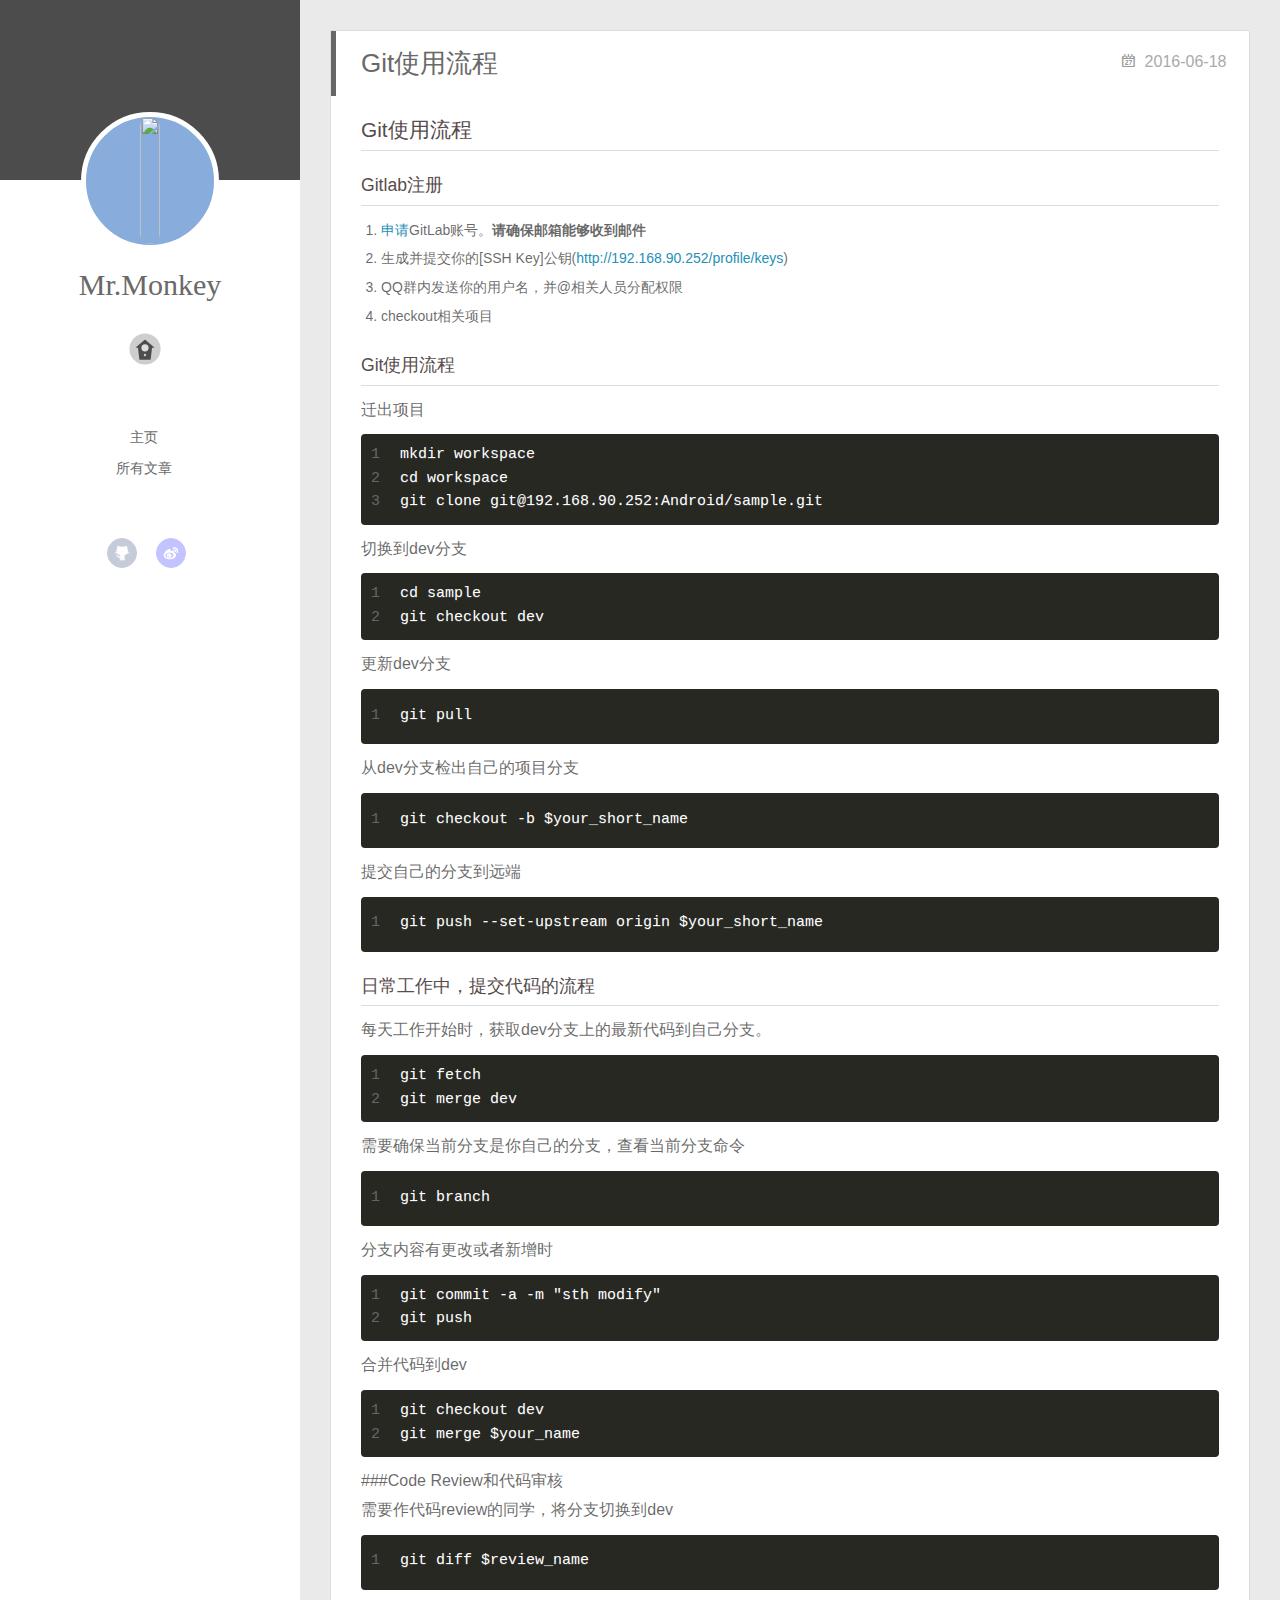
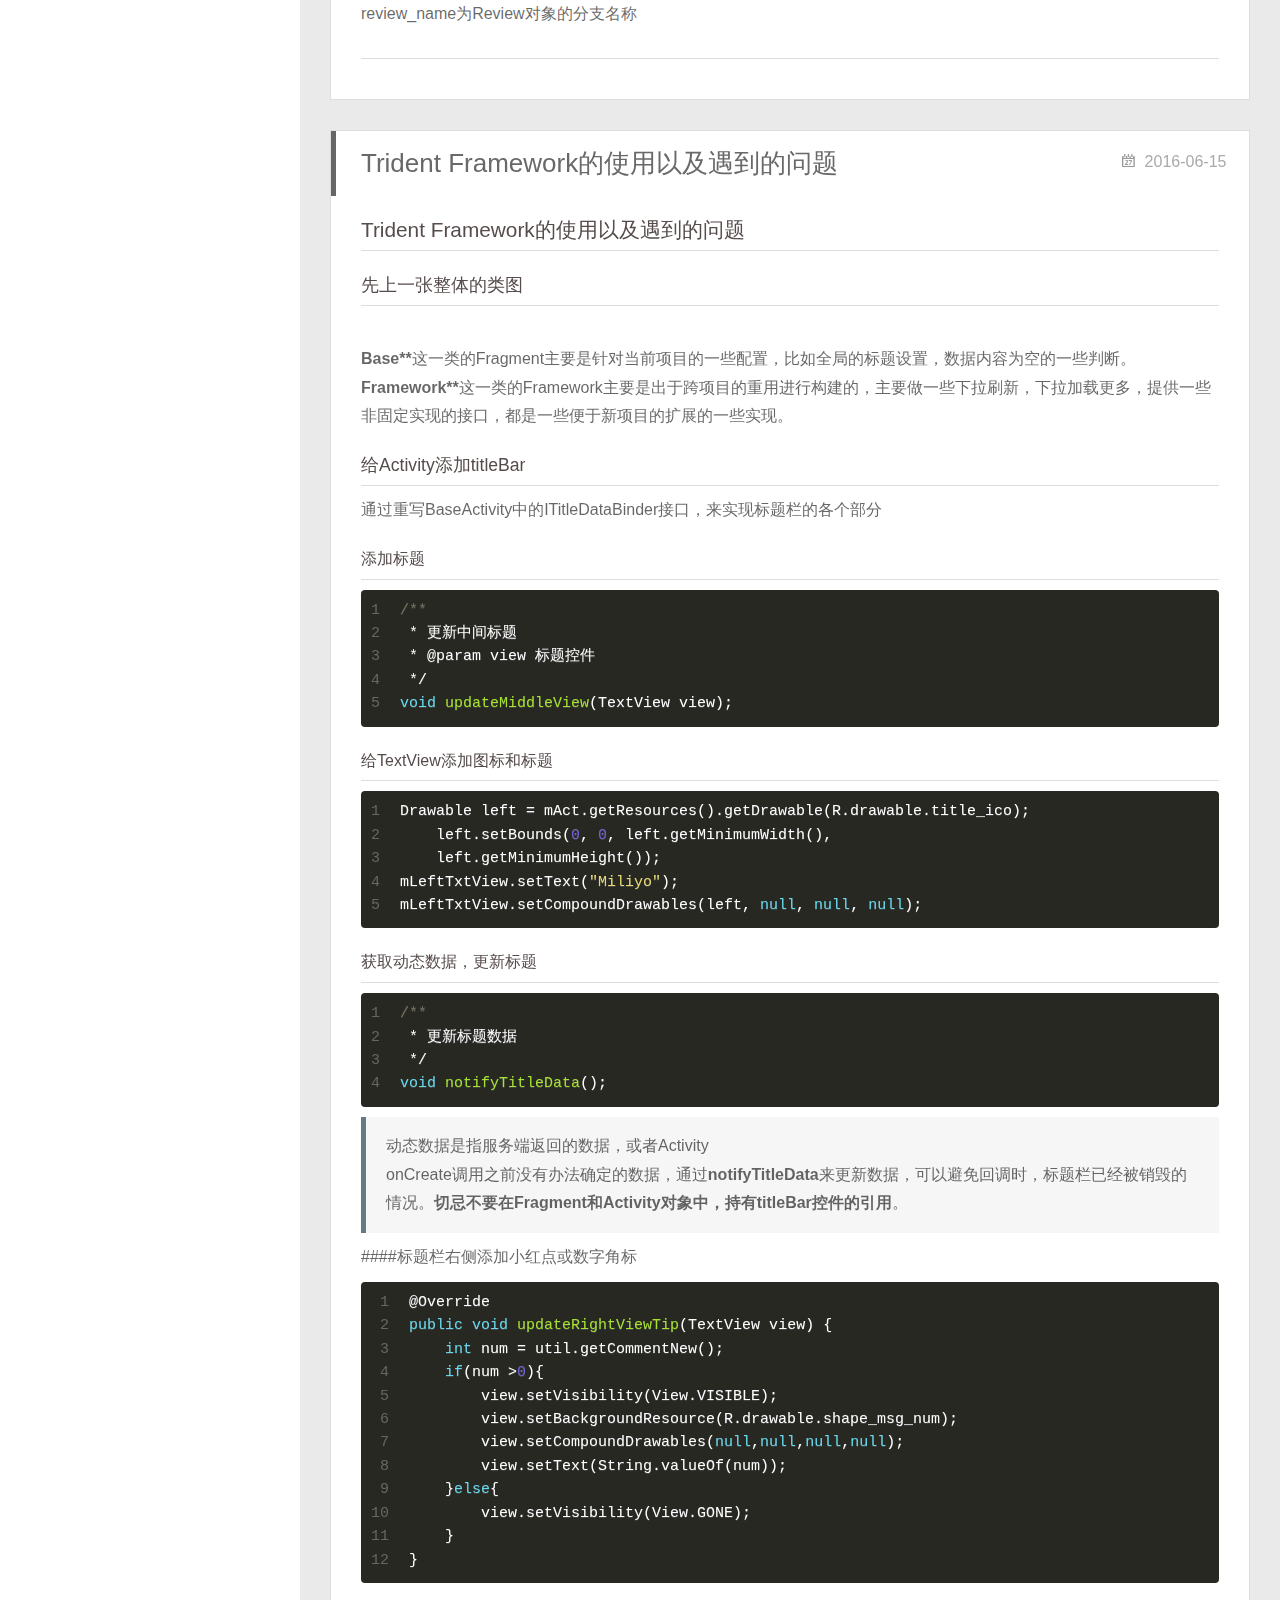
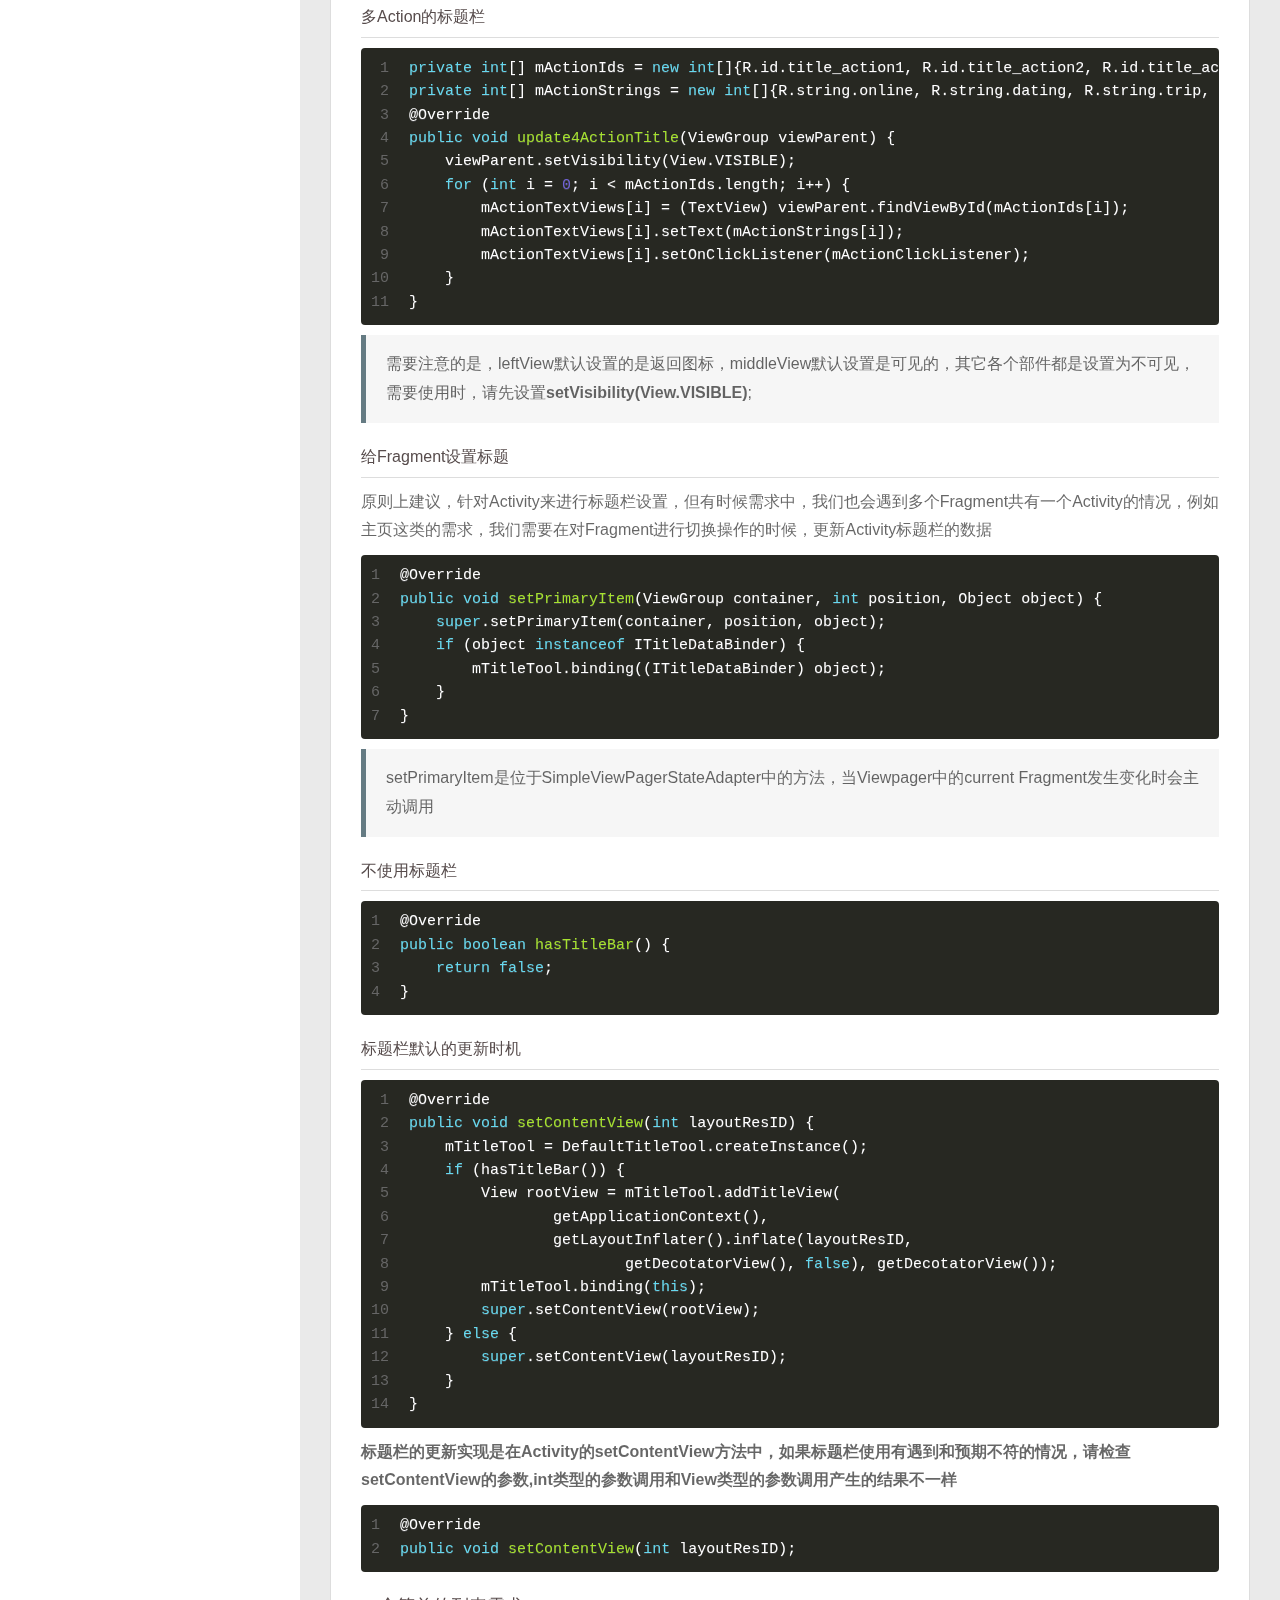
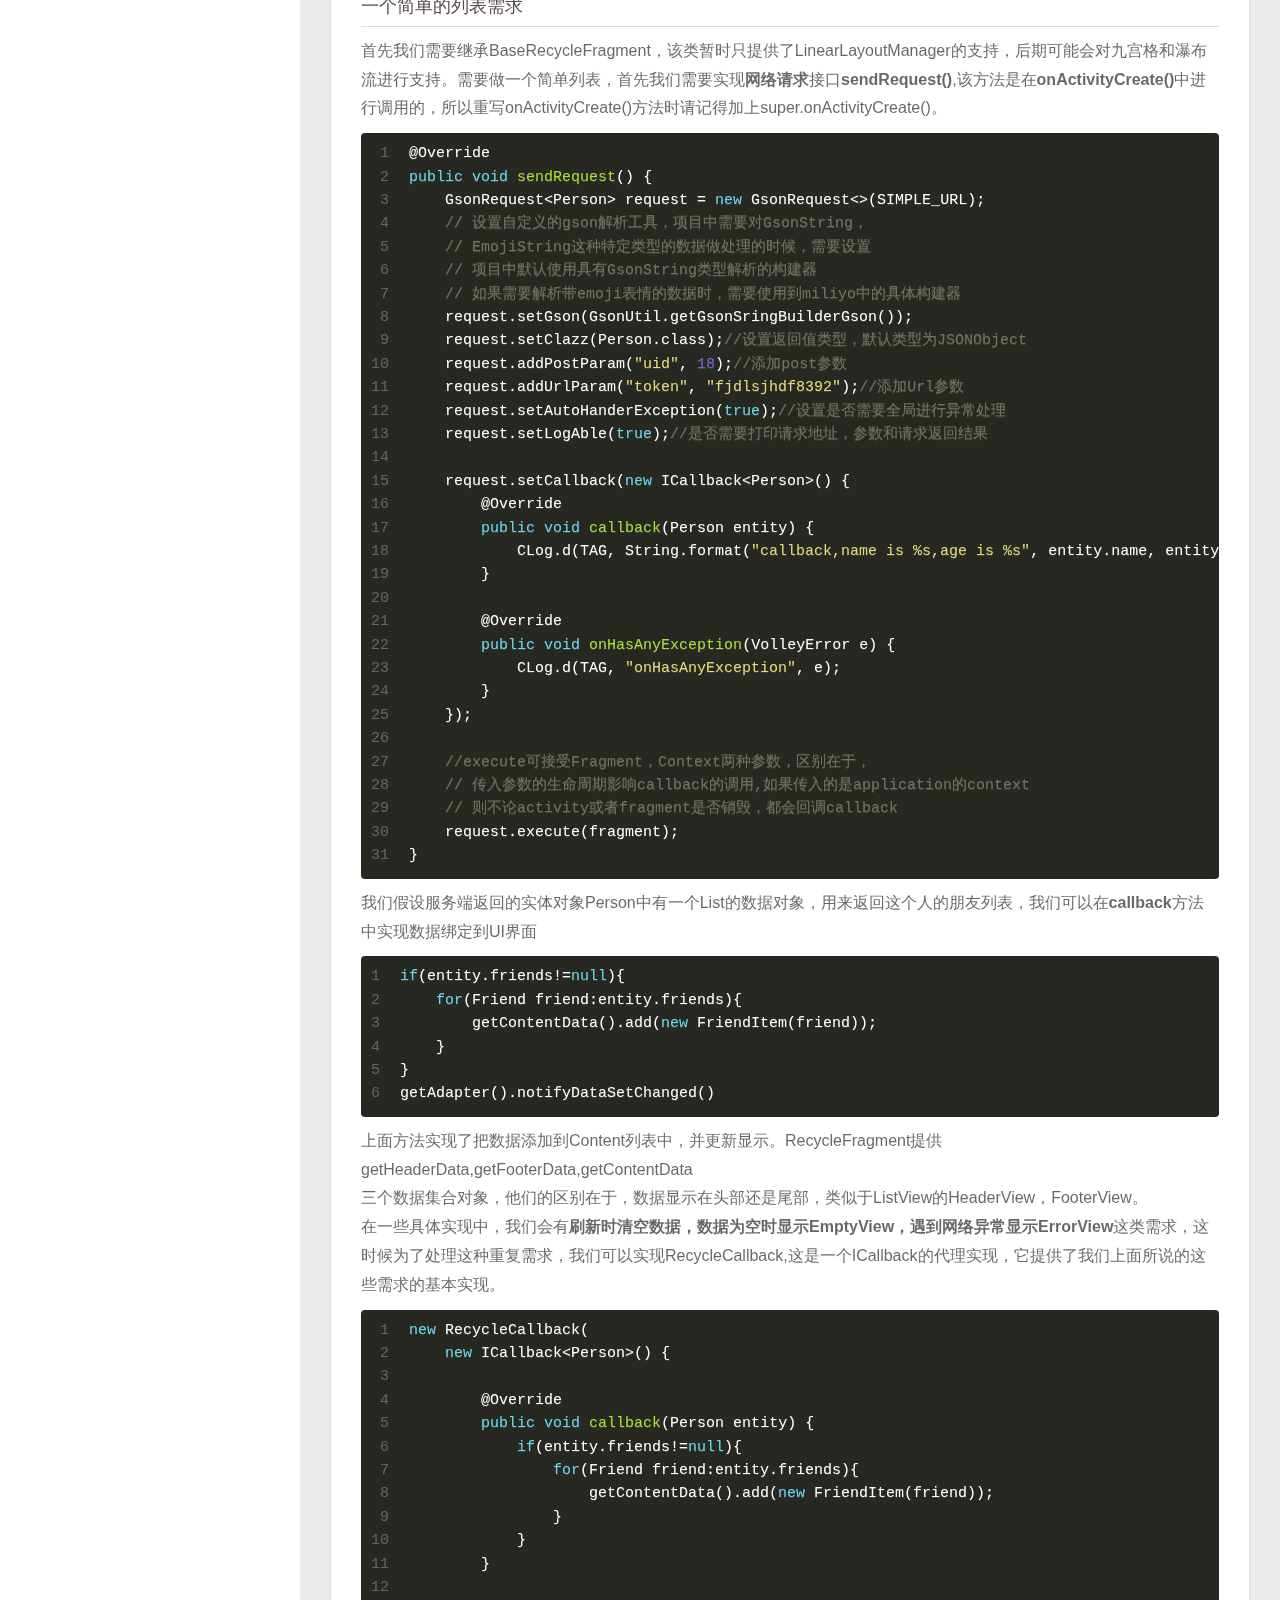
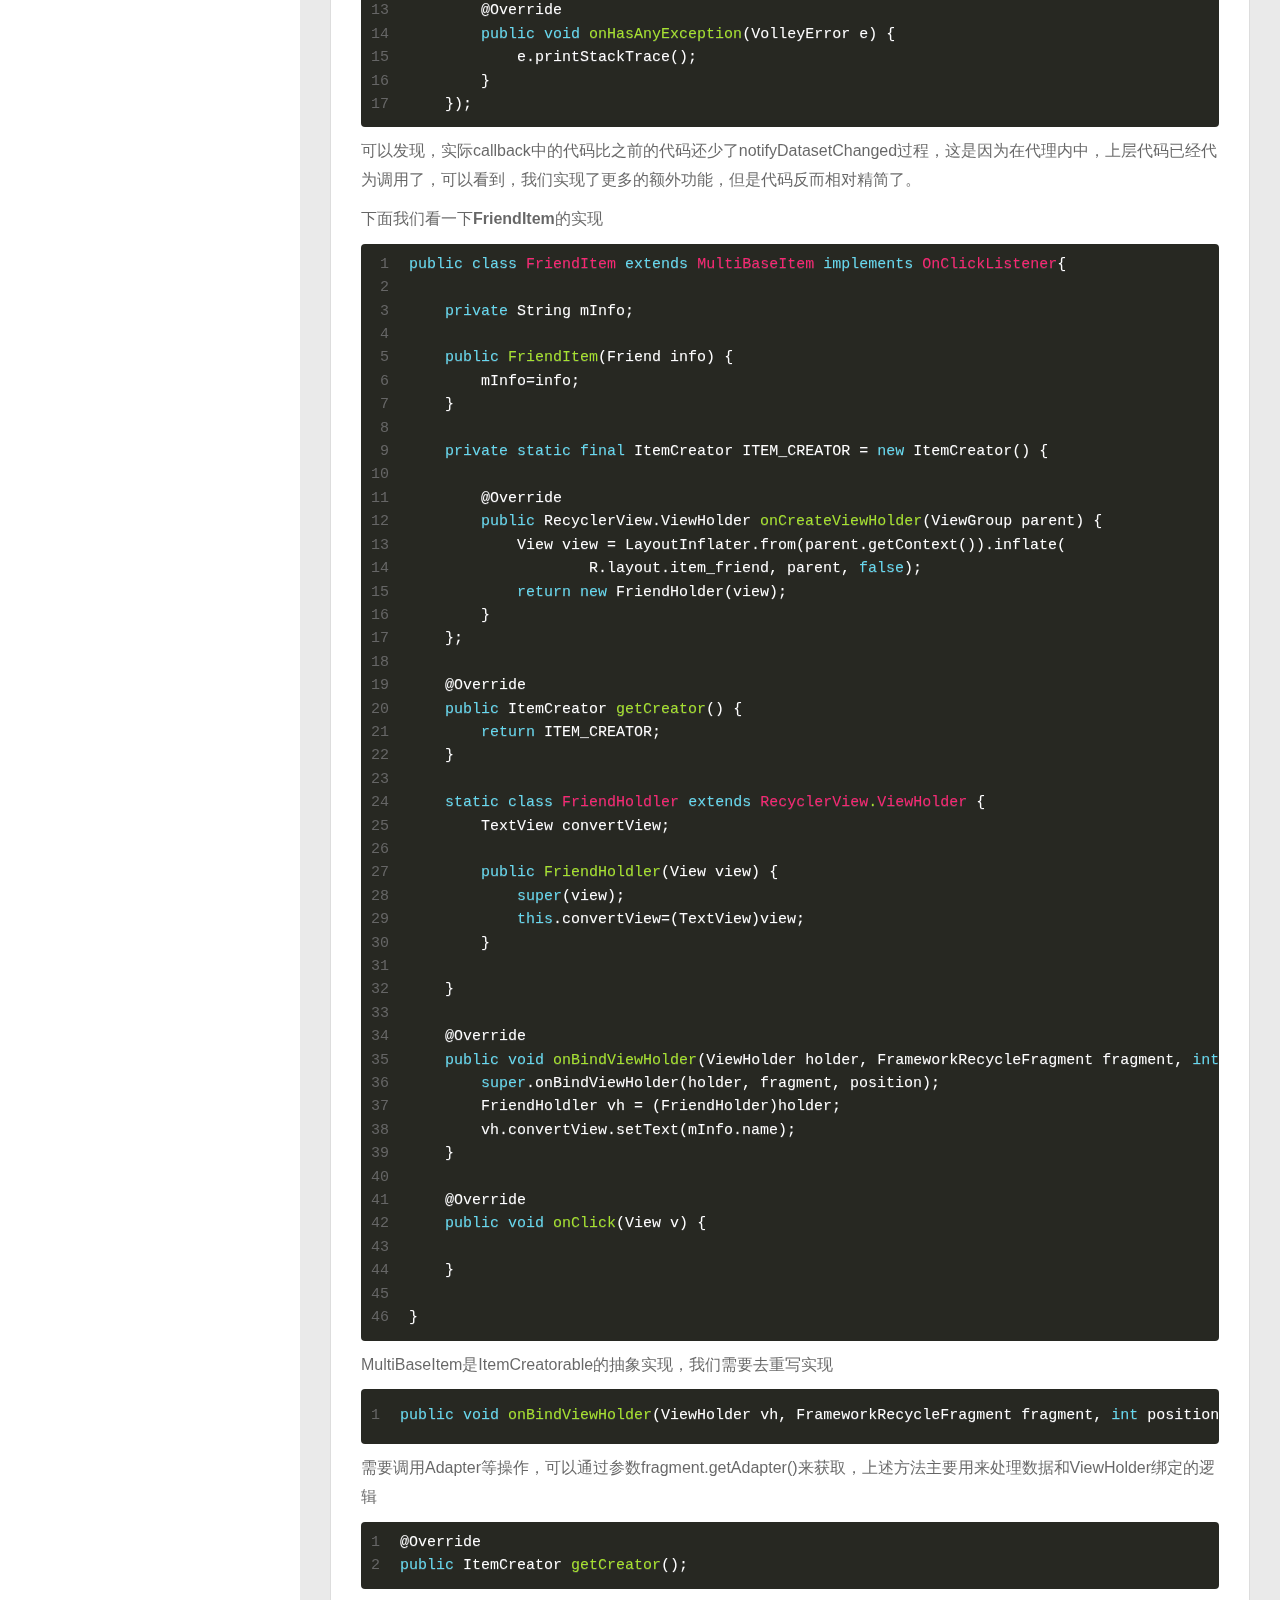
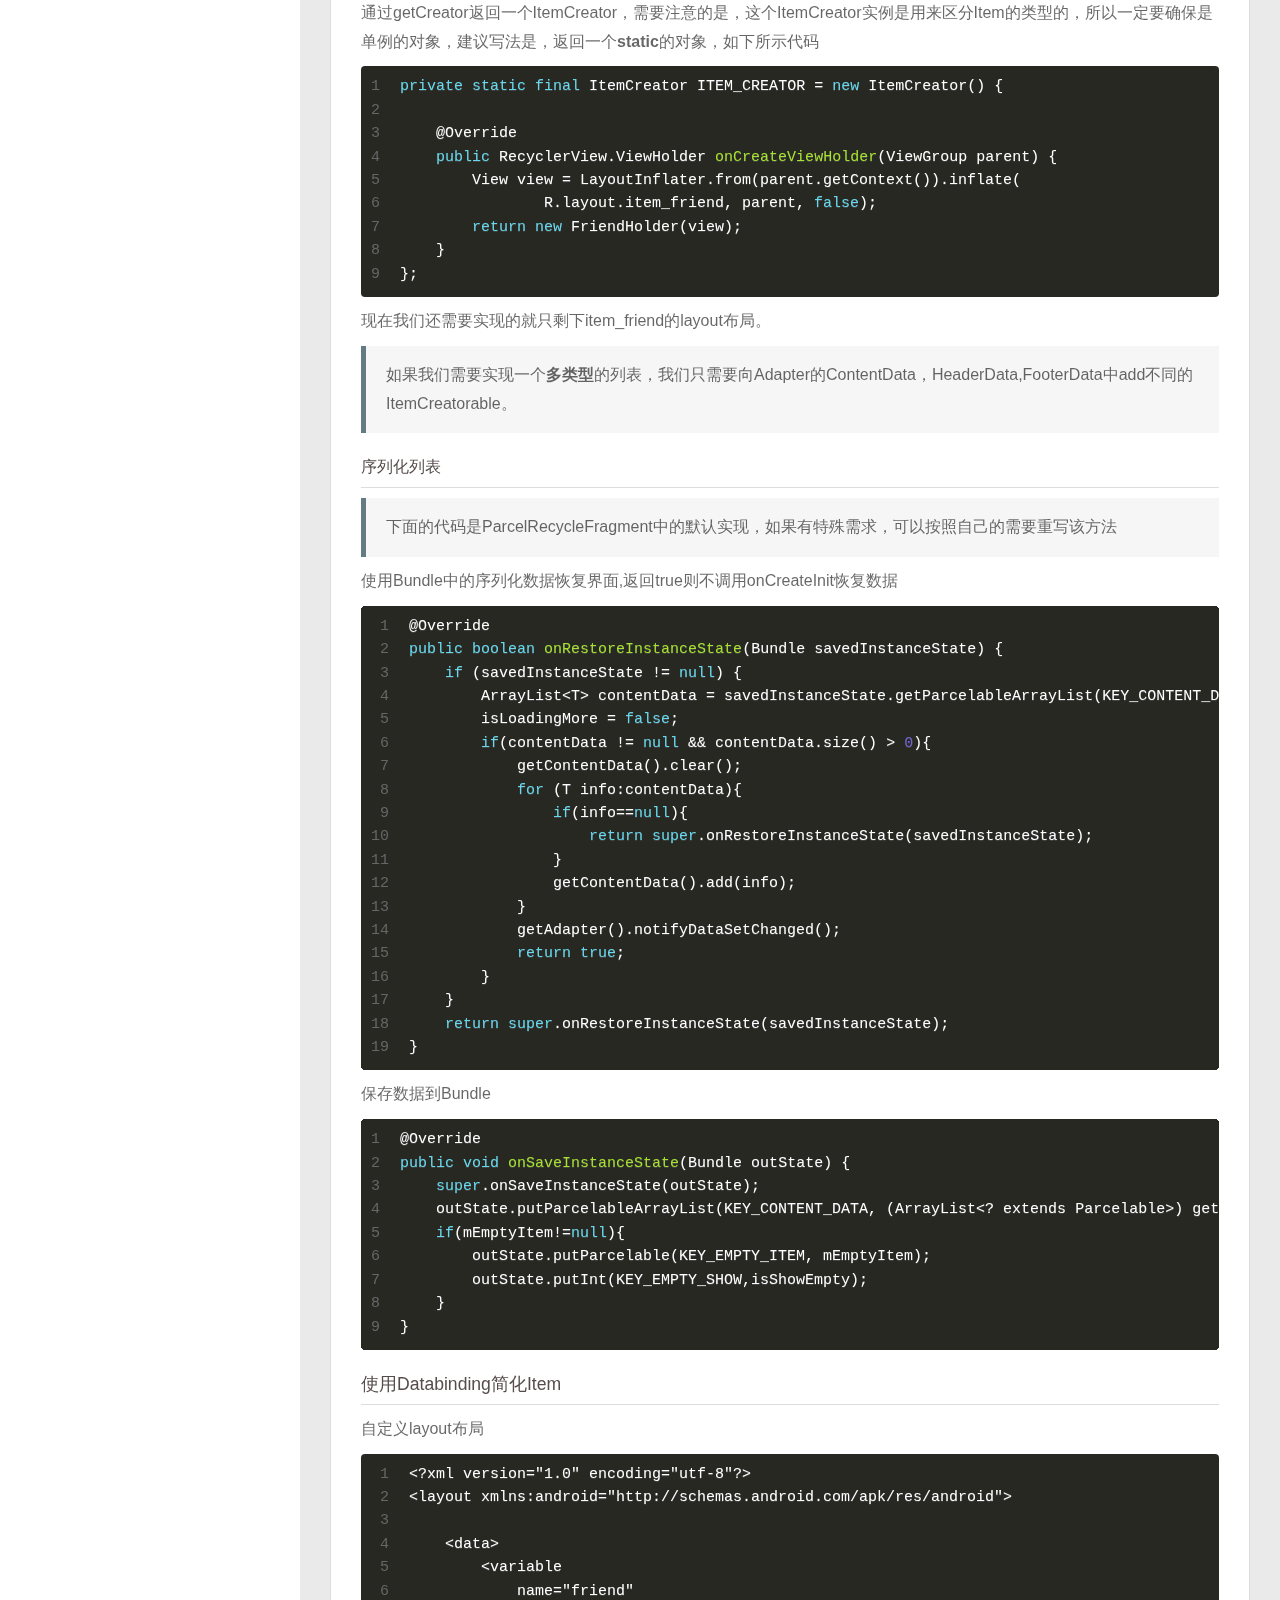
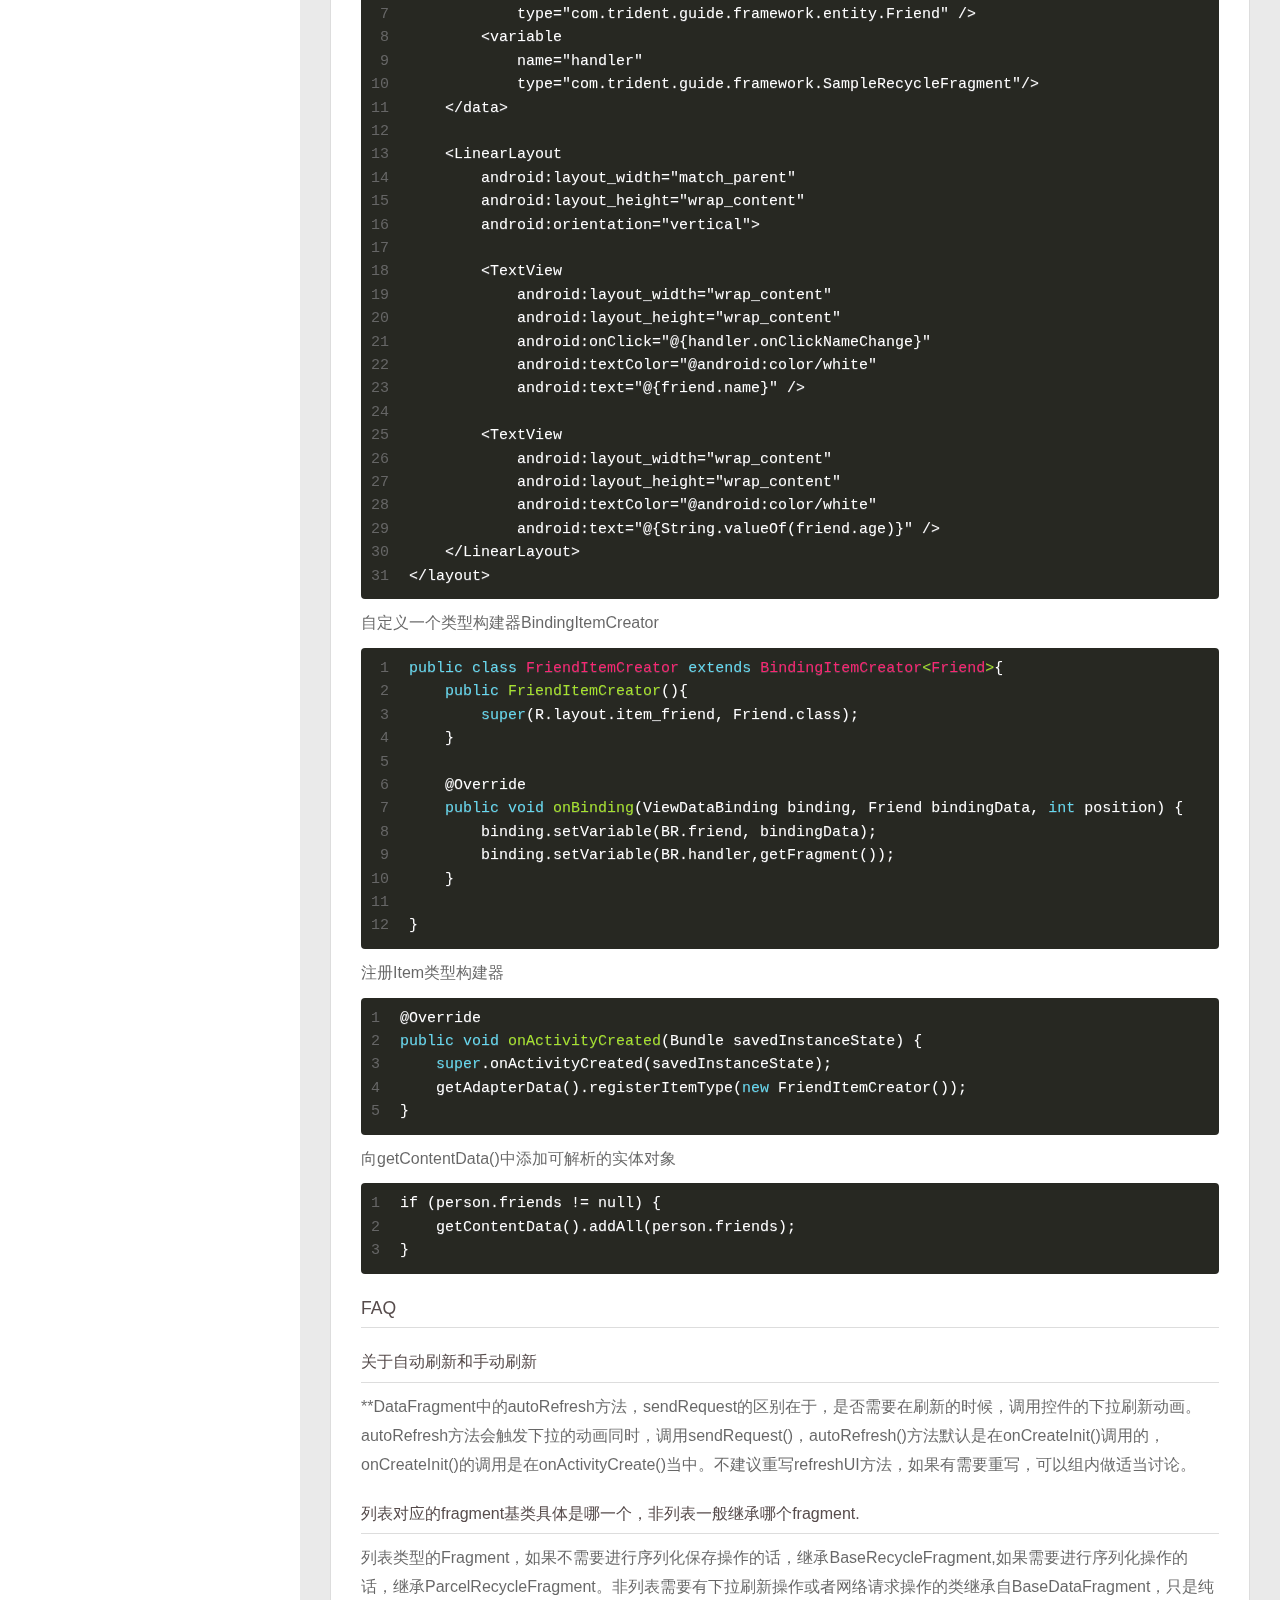
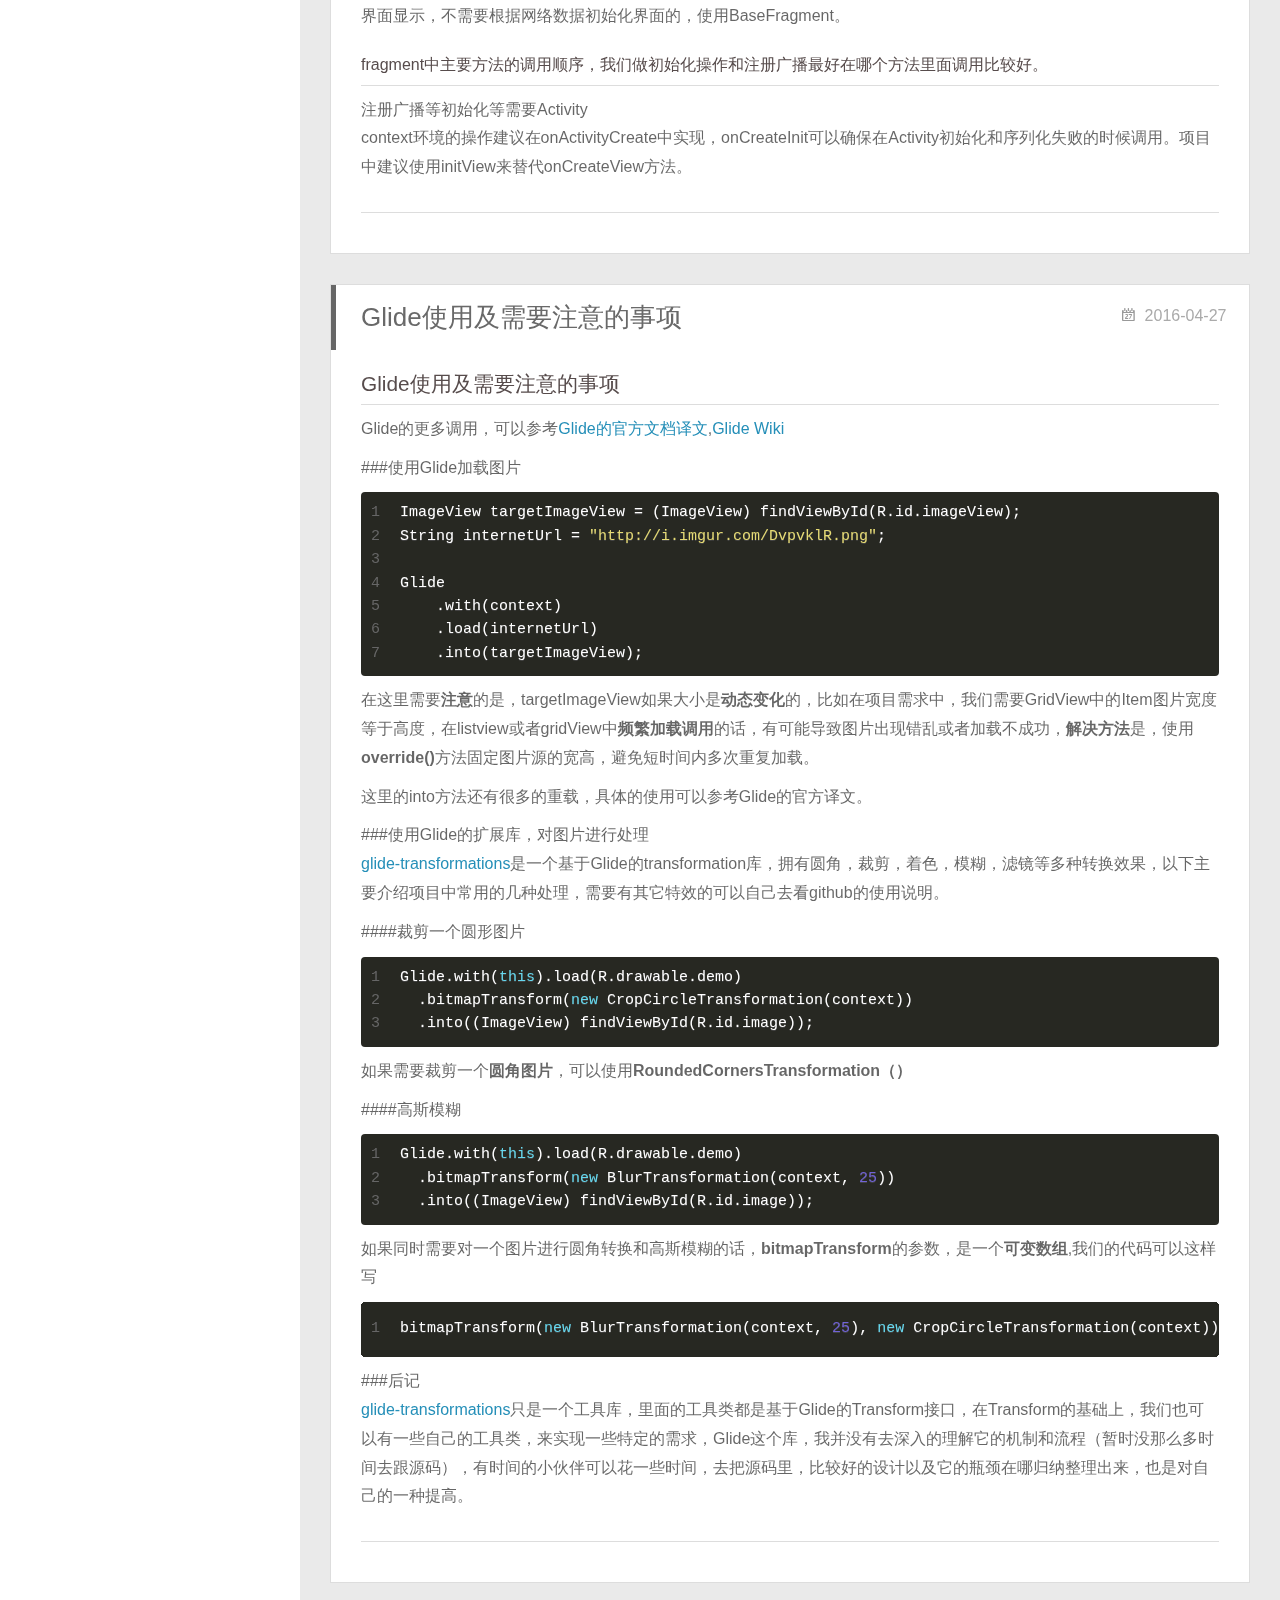
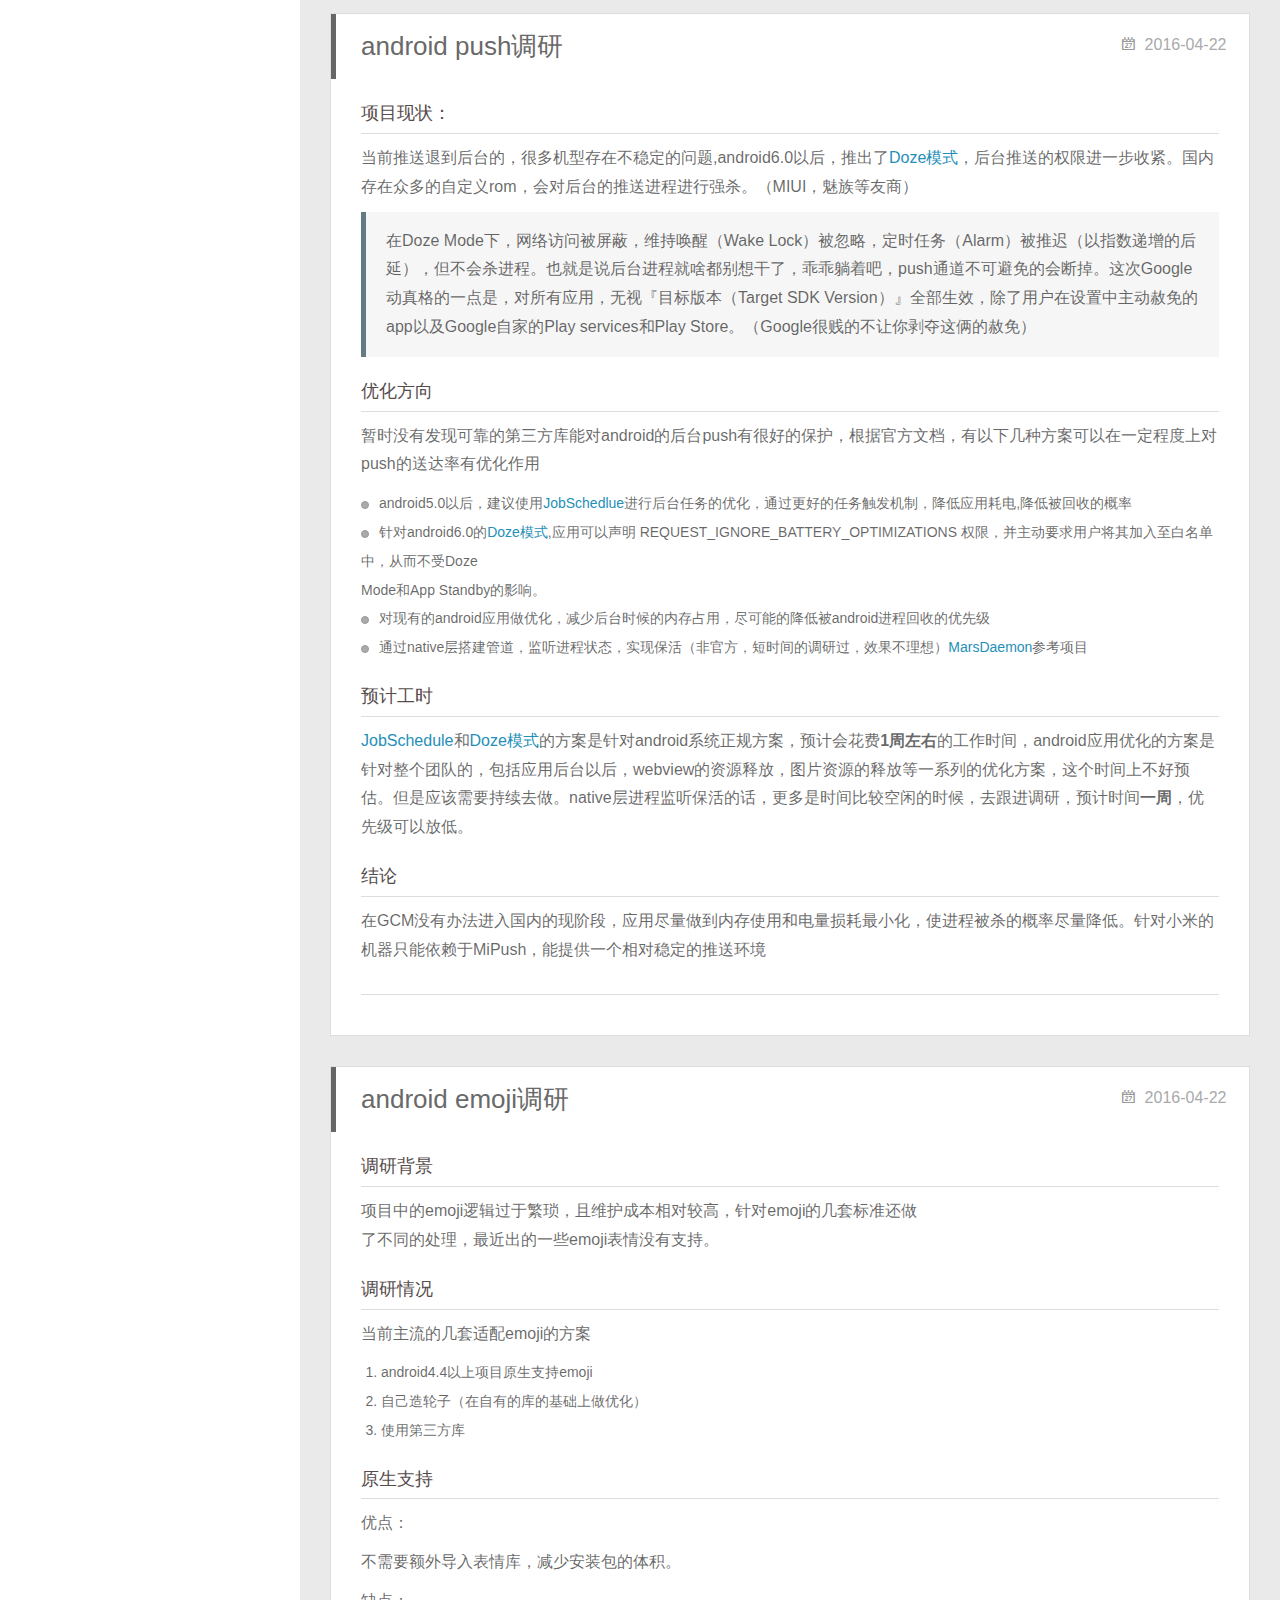
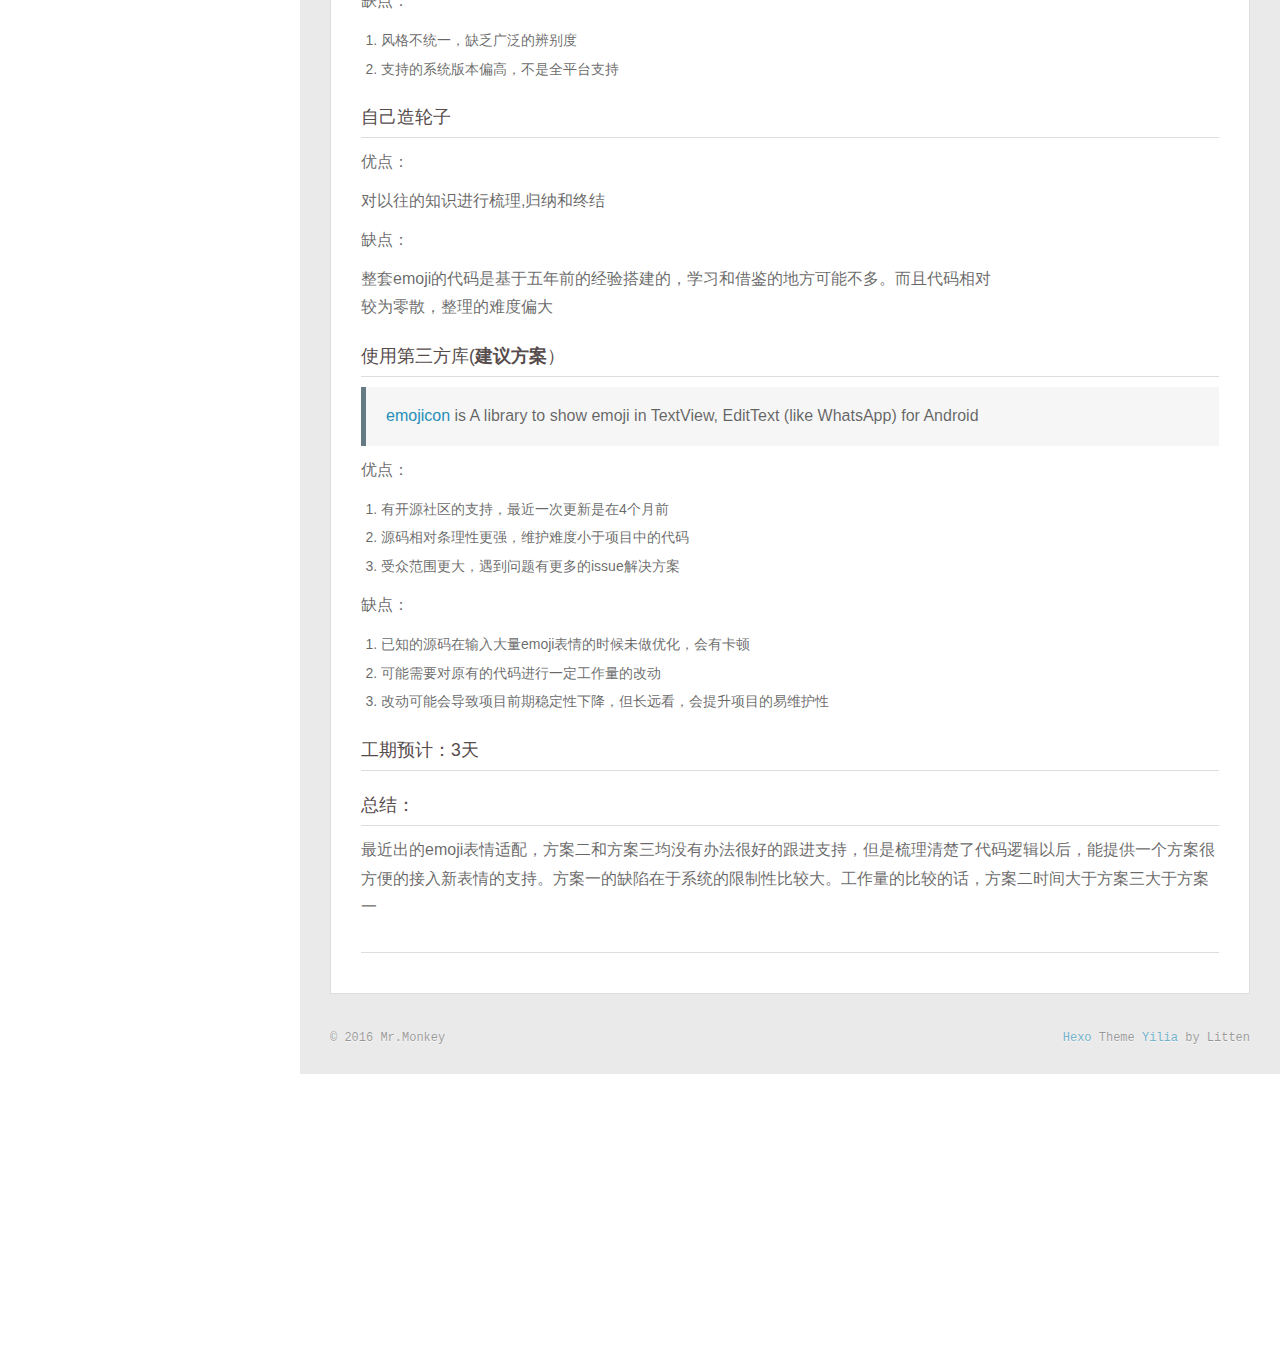
==== commit 5f77f5e5: "add title" ====
--- a/index.html
+++ b/index.html
@@ -155,8 +155,8 @@
     <article id="post-git_guide" class="article article-type-post" itemscope itemprop="blogPost">
   
     <div class="article-meta">
-      <a href="/2016/06/07/git_guide/" class="article-date">
-  	<time datetime="2016-06-07T07:31:47.000Z" itemprop="datePublished">2016-06-07</time>
+      <a href="/2016/06/18/git_guide/" class="article-date">
+  	<time datetime="2016-06-18T11:42:00.000Z" itemprop="datePublished">2016-06-18</time>
 </a>
     </div>
   
@@ -165,21 +165,37 @@
       <input type="hidden" class="isFancy" />
     
     
+      <header class="article-header">
+        
+  
+    <h1 itemprop="name">
+      <a class="article-title" href="/2016/06/18/git_guide/">Git使用流程</a>
+    </h1>
+  
+
+      </header>
+      
+    
     <div class="article-entry" itemprop="articleBody">
       
-        <h2 id="Git使用流程"><a href="#Git使用流程" class="headerlink" title="Git使用流程"></a>Git使用流程</h2><p>###Gitlab注册</p>
-<ol>
+        <h2 id="Git使用流程"><a href="#Git使用流程" class="headerlink" title="Git使用流程"></a>Git使用流程</h2><h3 id="Gitlab注册"><a href="#Gitlab注册" class="headerlink" title="Gitlab注册"></a>Gitlab注册</h3><ol>
 <li><a href="http://192.168.90.252/users/sign_in" target="_blank" rel="external">申请</a>GitLab账号。<strong>请确保邮箱能够收到邮件</strong></li>
 <li>生成并提交你的[SSH Key]公钥(<a href="http://192.168.90.252/profile/keys" target="_blank" rel="external">http://192.168.90.252/profile/keys</a>)</li>
 <li>QQ群内发送你的用户名，并@相关人员分配权限</li>
 <li>checkout相关项目</li>
 </ol>
-<p>###Git使用流程<br>迁出项目</p>
+<h3 id="Git使用流程-1"><a href="#Git使用流程-1" class="headerlink" title="Git使用流程"></a>Git使用流程</h3><p>迁出项目</p>
 <figure class="highlight plain"><table><tr><td class="gutter"><pre><span class="line">1</span><br><span class="line">2</span><br><span class="line">3</span><br></pre></td><td class="code"><pre><span class="line">mkdir workspace  </span><br><span class="line">cd workspace  </span><br><span class="line">git clone git@192.168.90.252:Android/sample.git</span><br></pre></td></tr></table></figure>
 <p>切换到dev分支<br><figure class="highlight plain"><table><tr><td class="gutter"><pre><span class="line">1</span><br><span class="line">2</span><br></pre></td><td class="code"><pre><span class="line">cd sample</span><br><span class="line">git checkout dev</span><br></pre></td></tr></table></figure></p>
 <p>更新dev分支<br><figure class="highlight plain"><table><tr><td class="gutter"><pre><span class="line">1</span><br></pre></td><td class="code"><pre><span class="line">git pull</span><br></pre></td></tr></table></figure></p>
 <p>从dev分支检出自己的项目分支<br><figure class="highlight plain"><table><tr><td class="gutter"><pre><span class="line">1</span><br></pre></td><td class="code"><pre><span class="line">git checkout -b $your_short_name</span><br></pre></td></tr></table></figure></p>
 <p>提交自己的分支到远端<br><figure class="highlight plain"><table><tr><td class="gutter"><pre><span class="line">1</span><br></pre></td><td class="code"><pre><span class="line">git push --set-upstream origin $your_short_name</span><br></pre></td></tr></table></figure></p>
+<h3 id="日常工作中，提交代码的流程"><a href="#日常工作中，提交代码的流程" class="headerlink" title="日常工作中，提交代码的流程"></a>日常工作中，提交代码的流程</h3><p>每天工作开始时，获取dev分支上的最新代码到自己分支。<br><figure class="highlight plain"><table><tr><td class="gutter"><pre><span class="line">1</span><br><span class="line">2</span><br></pre></td><td class="code"><pre><span class="line">git fetch</span><br><span class="line">git merge dev</span><br></pre></td></tr></table></figure></p>
+<p>需要确保当前分支是你自己的分支，查看当前分支命令<br><figure class="highlight plain"><table><tr><td class="gutter"><pre><span class="line">1</span><br></pre></td><td class="code"><pre><span class="line">git branch</span><br></pre></td></tr></table></figure></p>
+<p>分支内容有更改或者新增时<br><figure class="highlight plain"><table><tr><td class="gutter"><pre><span class="line">1</span><br><span class="line">2</span><br></pre></td><td class="code"><pre><span class="line">git commit -a -m &quot;sth modify&quot;</span><br><span class="line">git push</span><br></pre></td></tr></table></figure></p>
+<p>合并代码到dev<br><figure class="highlight plain"><table><tr><td class="gutter"><pre><span class="line">1</span><br><span class="line">2</span><br></pre></td><td class="code"><pre><span class="line">git checkout dev</span><br><span class="line">git merge $your_name</span><br></pre></td></tr></table></figure></p>
+<p>###Code Review和代码审核<br>需要作代码review的同学，将分支切换到dev<br><figure class="highlight plain"><table><tr><td class="gutter"><pre><span class="line">1</span><br></pre></td><td class="code"><pre><span class="line">git diff $review_name</span><br></pre></td></tr></table></figure></p>
+<p>review_name为Review对象的分支名称</p>
 
       
     </div>
@@ -209,8 +225,8 @@
     <article id="post-trident_framework_guide" class="article article-type-post" itemscope itemprop="blogPost">
   
     <div class="article-meta">
-      <a href="/2016/06/05/trident_framework_guide/" class="article-date">
-  	<time datetime="2016-06-05T09:55:40.000Z" itemprop="datePublished">2016-06-05</time>
+      <a href="/2016/06/15/trident_framework_guide/" class="article-date">
+  	<time datetime="2016-06-15T12:13:00.000Z" itemprop="datePublished">2016-06-15</time>
 </a>
     </div>
   
@@ -219,71 +235,64 @@
       <input type="hidden" class="isFancy" />
     
     
+      <header class="article-header">
+        
+  
+    <h1 itemprop="name">
+      <a class="article-title" href="/2016/06/15/trident_framework_guide/">Trident Framework的使用以及遇到的问题</a>
+    </h1>
+  
+
+      </header>
+      
+    
     <div class="article-entry" itemprop="articleBody">
       
-        <h2 id="trident-framework的使用以及遇到的问题">Trident Framework的使用以及遇到的问题</h2>
-<h3 id="先上一张整体的类图">先上一张整体的类图</h3>
-<p><img src="https://raw.githubusercontent.com/lzhAndroid/image/master/trident_framework_class.jpg"> <strong>Base**</strong>这一类的Fragment主要是针对当前项目的一些配置，比如全局的标题设置，数据内容为空的一些判断。<strong>Framework**</strong>这一类的Framework主要是出于跨项目的重用进行构建的，主要做一些下拉刷新，下拉加载更多，提供一些非固定实现的接口，都是一些便于新项目的扩展的一些实现。</p>
-<h3 id="给activity添加titlebar">给Activity添加titleBar</h3>
-<p>通过重写BaseActivity中的ITitleDataBinder接口，来实现标题栏的各个部分</p>
-<h4 id="添加标题">添加标题</h4>
-<figure class="highlight java"><table><tr><td class="gutter"><pre><span class="line">1</span><br><span class="line">2</span><br><span class="line">3</span><br><span class="line">4</span><br><span class="line">5</span><br></pre></td><td class="code"><pre><span class="line"><span class="comment">/**</span><br><span class="line"> * 更新中间标题</span><br><span class="line"> * <span class="doctag">@param</span> view 标题控件</span><br><span class="line"> */</span></span><br><span class="line"><span class="function"><span class="keyword">void</span> <span class="title">updateMiddleView</span><span class="params">(TextView view)</span></span>;</span><br></pre></td></tr></table></figure>
-<h4 id="给textview添加图标和标题">给TextView添加图标和标题</h4>
-<figure class="highlight java"><table><tr><td class="gutter"><pre><span class="line">1</span><br><span class="line">2</span><br><span class="line">3</span><br><span class="line">4</span><br><span class="line">5</span><br></pre></td><td class="code"><pre><span class="line">Drawable left = mAct.getResources().getDrawable(R.drawable.title_ico);</span><br><span class="line">    left.setBounds(<span class="number">0</span>, <span class="number">0</span>, left.getMinimumWidth(),</span><br><span class="line">    left.getMinimumHeight());</span><br><span class="line">mLeftTxtView.setText(<span class="string">"Miliyo"</span>);</span><br><span class="line">mLeftTxtView.setCompoundDrawables(left, <span class="keyword">null</span>, <span class="keyword">null</span>, <span class="keyword">null</span>);</span><br></pre></td></tr></table></figure>
-<h4 id="获取动态数据更新标题">获取动态数据，更新标题</h4>
-<figure class="highlight java"><table><tr><td class="gutter"><pre><span class="line">1</span><br><span class="line">2</span><br><span class="line">3</span><br><span class="line">4</span><br></pre></td><td class="code"><pre><span class="line"><span class="comment">/**</span><br><span class="line"> * 更新标题数据</span><br><span class="line"> */</span></span><br><span class="line"><span class="function"><span class="keyword">void</span> <span class="title">notifyTitleData</span><span class="params">()</span></span>;</span><br></pre></td></tr></table></figure>
+        <h2 id="Trident-Framework的使用以及遇到的问题"><a href="#Trident-Framework的使用以及遇到的问题" class="headerlink" title="Trident Framework的使用以及遇到的问题"></a>Trident Framework的使用以及遇到的问题</h2><h3 id="先上一张整体的类图"><a href="#先上一张整体的类图" class="headerlink" title="先上一张整体的类图"></a>先上一张整体的类图</h3><p><img src="https://raw.githubusercontent.com/lzhAndroid/image/master/trident_framework_class.jpg" alt=""><br><strong>Base**</strong>这一类的Fragment主要是针对当前项目的一些配置，比如全局的标题设置，数据内容为空的一些判断。<strong>Framework**</strong>这一类的Framework主要是出于跨项目的重用进行构建的，主要做一些下拉刷新，下拉加载更多，提供一些非固定实现的接口，都是一些便于新项目的扩展的一些实现。</p>
+<h3 id="给Activity添加titleBar"><a href="#给Activity添加titleBar" class="headerlink" title="给Activity添加titleBar"></a>给Activity添加titleBar</h3><p>通过重写BaseActivity中的ITitleDataBinder接口，来实现标题栏的各个部分</p>
+<h4 id="添加标题"><a href="#添加标题" class="headerlink" title="添加标题"></a>添加标题</h4><figure class="highlight java"><table><tr><td class="gutter"><pre><span class="line">1</span><br><span class="line">2</span><br><span class="line">3</span><br><span class="line">4</span><br><span class="line">5</span><br></pre></td><td class="code"><pre><span class="line"><span class="comment">/**</span><br><span class="line"> * 更新中间标题</span><br><span class="line"> * <span class="doctag">@param</span> view 标题控件</span><br><span class="line"> */</span></span><br><span class="line"><span class="function"><span class="keyword">void</span> <span class="title">updateMiddleView</span><span class="params">(TextView view)</span></span>;</span><br></pre></td></tr></table></figure>
+<h4 id="给TextView添加图标和标题"><a href="#给TextView添加图标和标题" class="headerlink" title="给TextView添加图标和标题"></a>给TextView添加图标和标题</h4><figure class="highlight java"><table><tr><td class="gutter"><pre><span class="line">1</span><br><span class="line">2</span><br><span class="line">3</span><br><span class="line">4</span><br><span class="line">5</span><br></pre></td><td class="code"><pre><span class="line">Drawable left = mAct.getResources().getDrawable(R.drawable.title_ico);</span><br><span class="line">    left.setBounds(<span class="number">0</span>, <span class="number">0</span>, left.getMinimumWidth(),</span><br><span class="line">    left.getMinimumHeight());</span><br><span class="line">mLeftTxtView.setText(<span class="string">"Miliyo"</span>);</span><br><span class="line">mLeftTxtView.setCompoundDrawables(left, <span class="keyword">null</span>, <span class="keyword">null</span>, <span class="keyword">null</span>);</span><br></pre></td></tr></table></figure>
+<h4 id="获取动态数据，更新标题"><a href="#获取动态数据，更新标题" class="headerlink" title="获取动态数据，更新标题"></a>获取动态数据，更新标题</h4><figure class="highlight java"><table><tr><td class="gutter"><pre><span class="line">1</span><br><span class="line">2</span><br><span class="line">3</span><br><span class="line">4</span><br></pre></td><td class="code"><pre><span class="line"><span class="comment">/**</span><br><span class="line"> * 更新标题数据</span><br><span class="line"> */</span></span><br><span class="line"><span class="function"><span class="keyword">void</span> <span class="title">notifyTitleData</span><span class="params">()</span></span>;</span><br></pre></td></tr></table></figure>
 <blockquote>
-<p>动态数据是指服务端返回的数据，或者Activity onCreate调用之前没有办法确定的数据，通过<strong>notifyTitleData</strong>来更新数据，可以避免回调时，标题栏已经被销毁的情况。<strong>切忌不要在Fragment和Activity对象中，持有titleBar控件的引用</strong>。</p>
-</blockquote>
-<h4 id="标题栏右侧添加小红点或数字角标">标题栏右侧添加小红点或数字角标</h4>
-<figure class="highlight java"><table><tr><td class="gutter"><pre><span class="line">1</span><br><span class="line">2</span><br><span class="line">3</span><br><span class="line">4</span><br><span class="line">5</span><br><span class="line">6</span><br><span class="line">7</span><br><span class="line">8</span><br><span class="line">9</span><br><span class="line">10</span><br><span class="line">11</span><br><span class="line">12</span><br></pre></td><td class="code"><pre><span class="line"><span class="meta">@Override</span></span><br><span class="line"><span class="function"><span class="keyword">public</span> <span class="keyword">void</span> <span class="title">updateRightViewTip</span><span class="params">(TextView view)</span> </span>&#123;</span><br><span class="line">    <span class="keyword">int</span> num = util.getCommentNew();</span><br><span class="line">    <span class="keyword">if</span>(num &gt;<span class="number">0</span>)&#123;</span><br><span class="line">        view.setVisibility(View.VISIBLE);</span><br><span class="line">        view.setBackgroundResource(R.drawable.shape_msg_num);</span><br><span class="line">        view.setCompoundDrawables(<span class="keyword">null</span>,<span class="keyword">null</span>,<span class="keyword">null</span>,<span class="keyword">null</span>);</span><br><span class="line">        view.setText(String.valueOf(num));</span><br><span class="line">    &#125;<span class="keyword">else</span>&#123;</span><br><span class="line">        view.setVisibility(View.GONE);</span><br><span class="line">    &#125;</span><br><span class="line">&#125;</span><br></pre></td></tr></table></figure>
-<h4 id="多action的标题栏">多Action的标题栏</h4>
-<figure class="highlight java"><table><tr><td class="gutter"><pre><span class="line">1</span><br><span class="line">2</span><br><span class="line">3</span><br><span class="line">4</span><br><span class="line">5</span><br><span class="line">6</span><br><span class="line">7</span><br><span class="line">8</span><br><span class="line">9</span><br><span class="line">10</span><br><span class="line">11</span><br></pre></td><td class="code"><pre><span class="line"><span class="keyword">private</span> <span class="keyword">int</span>[] mActionIds = <span class="keyword">new</span> <span class="keyword">int</span>[]&#123;R.id.title_action1, R.id.title_action2, R.id.title_action3, R.id.title_action4&#125;;</span><br><span class="line"><span class="keyword">private</span> <span class="keyword">int</span>[] mActionStrings = <span class="keyword">new</span> <span class="keyword">int</span>[]&#123;R.string.online, R.string.dating, R.string.trip, R.string.like&#125;;</span><br><span class="line"><span class="meta">@Override</span></span><br><span class="line"><span class="function"><span class="keyword">public</span> <span class="keyword">void</span> <span class="title">update4ActionTitle</span><span class="params">(ViewGroup viewParent)</span> </span>&#123;</span><br><span class="line">    viewParent.setVisibility(View.VISIBLE);</span><br><span class="line">    <span class="keyword">for</span> (<span class="keyword">int</span> i = <span class="number">0</span>; i &lt; mActionIds.length; i++) &#123;</span><br><span class="line">        mActionTextViews[i] = (TextView) viewParent.findViewById(mActionIds[i]);</span><br><span class="line">        mActionTextViews[i].setText(mActionStrings[i]);</span><br><span class="line">        mActionTextViews[i].setOnClickListener(mActionClickListener);</span><br><span class="line">    &#125;</span><br><span class="line">&#125;</span><br></pre></td></tr></table></figure>
+<p>动态数据是指服务端返回的数据，或者Activity<br>onCreate调用之前没有办法确定的数据，通过<strong>notifyTitleData</strong>来更新数据，可以避免回调时，标题栏已经被销毁的情况。<strong>切忌不要在Fragment和Activity对象中，持有titleBar控件的引用</strong>。</p>
+</blockquote>
+<p>####标题栏右侧添加小红点或数字角标<br><figure class="highlight java"><table><tr><td class="gutter"><pre><span class="line">1</span><br><span class="line">2</span><br><span class="line">3</span><br><span class="line">4</span><br><span class="line">5</span><br><span class="line">6</span><br><span class="line">7</span><br><span class="line">8</span><br><span class="line">9</span><br><span class="line">10</span><br><span class="line">11</span><br><span class="line">12</span><br></pre></td><td class="code"><pre><span class="line"><span class="meta">@Override</span></span><br><span class="line"><span class="function"><span class="keyword">public</span> <span class="keyword">void</span> <span class="title">updateRightViewTip</span><span class="params">(TextView view)</span> </span>&#123;</span><br><span class="line">    <span class="keyword">int</span> num = util.getCommentNew();</span><br><span class="line">    <span class="keyword">if</span>(num &gt;<span class="number">0</span>)&#123;</span><br><span class="line">        view.setVisibility(View.VISIBLE);</span><br><span class="line">        view.setBackgroundResource(R.drawable.shape_msg_num);</span><br><span class="line">        view.setCompoundDrawables(<span class="keyword">null</span>,<span class="keyword">null</span>,<span class="keyword">null</span>,<span class="keyword">null</span>);</span><br><span class="line">        view.setText(String.valueOf(num));</span><br><span class="line">    &#125;<span class="keyword">else</span>&#123;</span><br><span class="line">        view.setVisibility(View.GONE);</span><br><span class="line">    &#125;</span><br><span class="line">&#125;</span><br></pre></td></tr></table></figure></p>
+<h4 id="多Action的标题栏"><a href="#多Action的标题栏" class="headerlink" title="多Action的标题栏"></a>多Action的标题栏</h4><figure class="highlight java"><table><tr><td class="gutter"><pre><span class="line">1</span><br><span class="line">2</span><br><span class="line">3</span><br><span class="line">4</span><br><span class="line">5</span><br><span class="line">6</span><br><span class="line">7</span><br><span class="line">8</span><br><span class="line">9</span><br><span class="line">10</span><br><span class="line">11</span><br></pre></td><td class="code"><pre><span class="line"><span class="keyword">private</span> <span class="keyword">int</span>[] mActionIds = <span class="keyword">new</span> <span class="keyword">int</span>[]&#123;R.id.title_action1, R.id.title_action2, R.id.title_action3, R.id.title_action4&#125;;</span><br><span class="line"><span class="keyword">private</span> <span class="keyword">int</span>[] mActionStrings = <span class="keyword">new</span> <span class="keyword">int</span>[]&#123;R.string.online, R.string.dating, R.string.trip, R.string.like&#125;;</span><br><span class="line"><span class="meta">@Override</span></span><br><span class="line"><span class="function"><span class="keyword">public</span> <span class="keyword">void</span> <span class="title">update4ActionTitle</span><span class="params">(ViewGroup viewParent)</span> </span>&#123;</span><br><span class="line">    viewParent.setVisibility(View.VISIBLE);</span><br><span class="line">    <span class="keyword">for</span> (<span class="keyword">int</span> i = <span class="number">0</span>; i &lt; mActionIds.length; i++) &#123;</span><br><span class="line">        mActionTextViews[i] = (TextView) viewParent.findViewById(mActionIds[i]);</span><br><span class="line">        mActionTextViews[i].setText(mActionStrings[i]);</span><br><span class="line">        mActionTextViews[i].setOnClickListener(mActionClickListener);</span><br><span class="line">    &#125;</span><br><span class="line">&#125;</span><br></pre></td></tr></table></figure>
 <blockquote>
 <p>需要注意的是，leftView默认设置的是返回图标，middleView默认设置是可见的，其它各个部件都是设置为不可见，需要使用时，请先设置<strong>setVisibility(View.VISIBLE)</strong>;</p>
 </blockquote>
-<h4 id="给fragment设置标题">给Fragment设置标题</h4>
-<p>原则上建议，针对Activity来进行标题栏设置，但有时候需求中，我们也会遇到多个Fragment共有一个Activity的情况，例如主页这类的需求，我们需要在对Fragment进行切换操作的时候，更新Activity标题栏的数据 <figure class="highlight java"><table><tr><td class="gutter"><pre><span class="line">1</span><br><span class="line">2</span><br><span class="line">3</span><br><span class="line">4</span><br><span class="line">5</span><br><span class="line">6</span><br><span class="line">7</span><br></pre></td><td class="code"><pre><span class="line"><span class="meta">@Override</span></span><br><span class="line"><span class="function"><span class="keyword">public</span> <span class="keyword">void</span> <span class="title">setPrimaryItem</span><span class="params">(ViewGroup container, <span class="keyword">int</span> position, Object object)</span> </span>&#123;</span><br><span class="line">    <span class="keyword">super</span>.setPrimaryItem(container, position, object);</span><br><span class="line">    <span class="keyword">if</span> (object <span class="keyword">instanceof</span> ITitleDataBinder) &#123;</span><br><span class="line">        mTitleTool.binding((ITitleDataBinder) object);</span><br><span class="line">    &#125;</span><br><span class="line">&#125;</span><br></pre></td></tr></table></figure></p>
+<h4 id="给Fragment设置标题"><a href="#给Fragment设置标题" class="headerlink" title="给Fragment设置标题"></a>给Fragment设置标题</h4><p>原则上建议，针对Activity来进行标题栏设置，但有时候需求中，我们也会遇到多个Fragment共有一个Activity的情况，例如主页这类的需求，我们需要在对Fragment进行切换操作的时候，更新Activity标题栏的数据<br><figure class="highlight java"><table><tr><td class="gutter"><pre><span class="line">1</span><br><span class="line">2</span><br><span class="line">3</span><br><span class="line">4</span><br><span class="line">5</span><br><span class="line">6</span><br><span class="line">7</span><br></pre></td><td class="code"><pre><span class="line"><span class="meta">@Override</span></span><br><span class="line"><span class="function"><span class="keyword">public</span> <span class="keyword">void</span> <span class="title">setPrimaryItem</span><span class="params">(ViewGroup container, <span class="keyword">int</span> position, Object object)</span> </span>&#123;</span><br><span class="line">    <span class="keyword">super</span>.setPrimaryItem(container, position, object);</span><br><span class="line">    <span class="keyword">if</span> (object <span class="keyword">instanceof</span> ITitleDataBinder) &#123;</span><br><span class="line">        mTitleTool.binding((ITitleDataBinder) object);</span><br><span class="line">    &#125;</span><br><span class="line">&#125;</span><br></pre></td></tr></table></figure></p>
 <blockquote>
 <p>setPrimaryItem是位于SimpleViewPagerStateAdapter中的方法，当Viewpager中的current Fragment发生变化时会主动调用</p>
 </blockquote>
-<h4 id="不使用标题栏">不使用标题栏</h4>
-<figure class="highlight java"><table><tr><td class="gutter"><pre><span class="line">1</span><br><span class="line">2</span><br><span class="line">3</span><br><span class="line">4</span><br></pre></td><td class="code"><pre><span class="line"><span class="meta">@Override</span></span><br><span class="line"><span class="function"><span class="keyword">public</span> <span class="keyword">boolean</span> <span class="title">hasTitleBar</span><span class="params">()</span> </span>&#123;</span><br><span class="line">    <span class="keyword">return</span> <span class="keyword">false</span>;</span><br><span class="line">&#125;</span><br></pre></td></tr></table></figure>
-<h4 id="标题栏默认的更新时机">标题栏默认的更新时机</h4>
-<figure class="highlight java"><table><tr><td class="gutter"><pre><span class="line">1</span><br><span class="line">2</span><br><span class="line">3</span><br><span class="line">4</span><br><span class="line">5</span><br><span class="line">6</span><br><span class="line">7</span><br><span class="line">8</span><br><span class="line">9</span><br><span class="line">10</span><br><span class="line">11</span><br><span class="line">12</span><br><span class="line">13</span><br><span class="line">14</span><br></pre></td><td class="code"><pre><span class="line"><span class="meta">@Override</span></span><br><span class="line"><span class="function"><span class="keyword">public</span> <span class="keyword">void</span> <span class="title">setContentView</span><span class="params">(<span class="keyword">int</span> layoutResID)</span> </span>&#123;</span><br><span class="line">    mTitleTool = DefaultTitleTool.createInstance();</span><br><span class="line">    <span class="keyword">if</span> (hasTitleBar()) &#123;</span><br><span class="line">        View rootView = mTitleTool.addTitleView(</span><br><span class="line">                getApplicationContext(),</span><br><span class="line">                getLayoutInflater().inflate(layoutResID,</span><br><span class="line">                        getDecotatorView(), <span class="keyword">false</span>), getDecotatorView());</span><br><span class="line">        mTitleTool.binding(<span class="keyword">this</span>);</span><br><span class="line">        <span class="keyword">super</span>.setContentView(rootView);</span><br><span class="line">    &#125; <span class="keyword">else</span> &#123;</span><br><span class="line">        <span class="keyword">super</span>.setContentView(layoutResID);</span><br><span class="line">    &#125;</span><br><span class="line">&#125;</span><br></pre></td></tr></table></figure>
+<h4 id="不使用标题栏"><a href="#不使用标题栏" class="headerlink" title="不使用标题栏"></a>不使用标题栏</h4><figure class="highlight java"><table><tr><td class="gutter"><pre><span class="line">1</span><br><span class="line">2</span><br><span class="line">3</span><br><span class="line">4</span><br></pre></td><td class="code"><pre><span class="line"><span class="meta">@Override</span></span><br><span class="line"><span class="function"><span class="keyword">public</span> <span class="keyword">boolean</span> <span class="title">hasTitleBar</span><span class="params">()</span> </span>&#123;</span><br><span class="line">    <span class="keyword">return</span> <span class="keyword">false</span>;</span><br><span class="line">&#125;</span><br></pre></td></tr></table></figure>
+<h4 id="标题栏默认的更新时机"><a href="#标题栏默认的更新时机" class="headerlink" title="标题栏默认的更新时机"></a>标题栏默认的更新时机</h4><figure class="highlight java"><table><tr><td class="gutter"><pre><span class="line">1</span><br><span class="line">2</span><br><span class="line">3</span><br><span class="line">4</span><br><span class="line">5</span><br><span class="line">6</span><br><span class="line">7</span><br><span class="line">8</span><br><span class="line">9</span><br><span class="line">10</span><br><span class="line">11</span><br><span class="line">12</span><br><span class="line">13</span><br><span class="line">14</span><br></pre></td><td class="code"><pre><span class="line"><span class="meta">@Override</span></span><br><span class="line"><span class="function"><span class="keyword">public</span> <span class="keyword">void</span> <span class="title">setContentView</span><span class="params">(<span class="keyword">int</span> layoutResID)</span> </span>&#123;</span><br><span class="line">    mTitleTool = DefaultTitleTool.createInstance();</span><br><span class="line">    <span class="keyword">if</span> (hasTitleBar()) &#123;</span><br><span class="line">        View rootView = mTitleTool.addTitleView(</span><br><span class="line">                getApplicationContext(),</span><br><span class="line">                getLayoutInflater().inflate(layoutResID,</span><br><span class="line">                        getDecotatorView(), <span class="keyword">false</span>), getDecotatorView());</span><br><span class="line">        mTitleTool.binding(<span class="keyword">this</span>);</span><br><span class="line">        <span class="keyword">super</span>.setContentView(rootView);</span><br><span class="line">    &#125; <span class="keyword">else</span> &#123;</span><br><span class="line">        <span class="keyword">super</span>.setContentView(layoutResID);</span><br><span class="line">    &#125;</span><br><span class="line">&#125;</span><br></pre></td></tr></table></figure>
 <p><strong>标题栏的更新实现是在Activity的setContentView方法中，如果标题栏使用有遇到和预期不符的情况，请检查setContentView的参数,int类型的参数调用和View类型的参数调用产生的结果不一样</strong></p>
 <figure class="highlight java"><table><tr><td class="gutter"><pre><span class="line">1</span><br><span class="line">2</span><br></pre></td><td class="code"><pre><span class="line"><span class="meta">@Override</span></span><br><span class="line"><span class="function"><span class="keyword">public</span> <span class="keyword">void</span> <span class="title">setContentView</span><span class="params">(<span class="keyword">int</span> layoutResID)</span></span>;</span><br></pre></td></tr></table></figure>
-<h3 id="一个简单的列表需求">一个简单的列表需求</h3>
-<p>首先我们需要继承BaseRecycleFragment，该类暂时只提供了LinearLayoutManager的支持，后期可能会对九宫格和瀑布流进行支持。需要做一个简单列表，首先我们需要实现<strong>网络请求</strong>接口<strong>sendRequest()</strong>,该方法是在<strong>onActivityCreate()</strong>中进行调用的，所以重写onActivityCreate()方法时请记得加上super.onActivityCreate()。 <figure class="highlight java"><table><tr><td class="gutter"><pre><span class="line">1</span><br><span class="line">2</span><br><span class="line">3</span><br><span class="line">4</span><br><span class="line">5</span><br><span class="line">6</span><br><span class="line">7</span><br><span class="line">8</span><br><span class="line">9</span><br><span class="line">10</span><br><span class="line">11</span><br><span class="line">12</span><br><span class="line">13</span><br><span class="line">14</span><br><span class="line">15</span><br><span class="line">16</span><br><span class="line">17</span><br><span class="line">18</span><br><span class="line">19</span><br><span class="line">20</span><br><span class="line">21</span><br><span class="line">22</span><br><span class="line">23</span><br><span class="line">24</span><br><span class="line">25</span><br><span class="line">26</span><br><span class="line">27</span><br><span class="line">28</span><br><span class="line">29</span><br><span class="line">30</span><br><span class="line">31</span><br></pre></td><td class="code"><pre><span class="line"><span class="meta">@Override</span></span><br><span class="line"><span class="function"><span class="keyword">public</span> <span class="keyword">void</span> <span class="title">sendRequest</span><span class="params">()</span> </span>&#123;</span><br><span class="line">    GsonRequest&lt;Person&gt; request = <span class="keyword">new</span> GsonRequest&lt;&gt;(SIMPLE_URL);</span><br><span class="line">    <span class="comment">// 设置自定义的gson解析工具，项目中需要对GsonString，</span></span><br><span class="line">    <span class="comment">// EmojiString这种特定类型的数据做处理的时候，需要设置</span></span><br><span class="line">    <span class="comment">// 项目中默认使用具有GsonString类型解析的构建器</span></span><br><span class="line">    <span class="comment">// 如果需要解析带emoji表情的数据时，需要使用到miliyo中的具体构建器</span></span><br><span class="line">    request.setGson(GsonUtil.getGsonSringBuilderGson());</span><br><span class="line">    request.setClazz(Person.class);<span class="comment">//设置返回值类型，默认类型为JSONObject</span></span><br><span class="line">    request.addPostParam(<span class="string">"uid"</span>, <span class="number">18</span>);<span class="comment">//添加post参数</span></span><br><span class="line">    request.addUrlParam(<span class="string">"token"</span>, <span class="string">"fjdlsjhdf8392"</span>);<span class="comment">//添加Url参数</span></span><br><span class="line">    request.setAutoHanderException(<span class="keyword">true</span>);<span class="comment">//设置是否需要全局进行异常处理</span></span><br><span class="line">    request.setLogAble(<span class="keyword">true</span>);<span class="comment">//是否需要打印请求地址，参数和请求返回结果</span></span><br><span class="line">    </span><br><span class="line">    request.setCallback(<span class="keyword">new</span> ICallback&lt;Person&gt;() &#123;</span><br><span class="line">        <span class="meta">@Override</span></span><br><span class="line">        <span class="function"><span class="keyword">public</span> <span class="keyword">void</span> <span class="title">callback</span><span class="params">(Person entity)</span> </span>&#123;</span><br><span class="line">            CLog.d(TAG, String.format(<span class="string">"callback,name is %s,age is %s"</span>, entity.name, entity.age));</span><br><span class="line">        &#125;</span><br><span class="line">    </span><br><span class="line">        <span class="meta">@Override</span></span><br><span class="line">        <span class="function"><span class="keyword">public</span> <span class="keyword">void</span> <span class="title">onHasAnyException</span><span class="params">(VolleyError e)</span> </span>&#123;</span><br><span class="line">            CLog.d(TAG, <span class="string">"onHasAnyException"</span>, e);</span><br><span class="line">        &#125;</span><br><span class="line">    &#125;);</span><br><span class="line">    </span><br><span class="line">    <span class="comment">//execute可接受Fragment，Context两种参数，区别在于，</span></span><br><span class="line">    <span class="comment">// 传入参数的生命周期影响callback的调用,如果传入的是application的context</span></span><br><span class="line">    <span class="comment">// 则不论activity或者fragment是否销毁，都会回调callback</span></span><br><span class="line">    request.execute(fragment);</span><br><span class="line">&#125;</span><br></pre></td></tr></table></figure></p>
-<p>我们假设服务端返回的实体对象Person中有一个List<friend>的数据对象，用来返回这个人的朋友列表，我们可以在<strong>callback</strong>方法中实现数据绑定到UI界面 <figure class="highlight java"><table><tr><td class="gutter"><pre><span class="line">1</span><br><span class="line">2</span><br><span class="line">3</span><br><span class="line">4</span><br><span class="line">5</span><br><span class="line">6</span><br></pre></td><td class="code"><pre><span class="line"><span class="keyword">if</span>(entity.friends!=<span class="keyword">null</span>)&#123;</span><br><span class="line">    <span class="keyword">for</span>(Friend friend:entity.friends)&#123;</span><br><span class="line">        getContentData().add(<span class="keyword">new</span> FriendItem(friend));</span><br><span class="line">    &#125;</span><br><span class="line">&#125;</span><br><span class="line">getAdapter().notifyDataSetChanged()</span><br></pre></td></tr></table></figure></friend></p>
-<p>上面方法实现了把数据添加到Content列表中，并更新显示。RecycleFragment提供getHeaderData,getFooterData,getContentData 三个数据集合对象，他们的区别在于，数据显示在头部还是尾部，类似于ListView的HeaderView，FooterView。 在一些具体实现中，我们会有<strong>刷新时清空数据，数据为空时显示EmptyView，遇到网络异常显示ErrorView</strong>这类需求，这时候为了处理这种重复需求，我们可以实现RecycleCallback,这是一个ICallback的代理实现，它提供了我们上面所说的这些需求的基本实现。 <figure class="highlight java"><table><tr><td class="gutter"><pre><span class="line">1</span><br><span class="line">2</span><br><span class="line">3</span><br><span class="line">4</span><br><span class="line">5</span><br><span class="line">6</span><br><span class="line">7</span><br><span class="line">8</span><br><span class="line">9</span><br><span class="line">10</span><br><span class="line">11</span><br><span class="line">12</span><br><span class="line">13</span><br><span class="line">14</span><br><span class="line">15</span><br><span class="line">16</span><br><span class="line">17</span><br></pre></td><td class="code"><pre><span class="line"><span class="keyword">new</span> RecycleCallback(</span><br><span class="line">    <span class="keyword">new</span> ICallback&lt;Person&gt;() &#123;</span><br><span class="line"></span><br><span class="line">        <span class="meta">@Override</span></span><br><span class="line">        <span class="function"><span class="keyword">public</span> <span class="keyword">void</span> <span class="title">callback</span><span class="params">(Person entity)</span> </span>&#123;</span><br><span class="line">            <span class="keyword">if</span>(entity.friends!=<span class="keyword">null</span>)&#123;</span><br><span class="line">                <span class="keyword">for</span>(Friend friend:entity.friends)&#123;</span><br><span class="line">                    getContentData().add(<span class="keyword">new</span> FriendItem(friend));</span><br><span class="line">                &#125;</span><br><span class="line">            &#125;</span><br><span class="line">        &#125;</span><br><span class="line"></span><br><span class="line">        <span class="meta">@Override</span></span><br><span class="line">        <span class="function"><span class="keyword">public</span> <span class="keyword">void</span> <span class="title">onHasAnyException</span><span class="params">(VolleyError e)</span> </span>&#123;</span><br><span class="line">            e.printStackTrace();</span><br><span class="line">        &#125;</span><br><span class="line">    &#125;);</span><br></pre></td></tr></table></figure></p>
+<h3 id="一个简单的列表需求"><a href="#一个简单的列表需求" class="headerlink" title="一个简单的列表需求"></a>一个简单的列表需求</h3><p>首先我们需要继承BaseRecycleFragment，该类暂时只提供了LinearLayoutManager的支持，后期可能会对九宫格和瀑布流进行支持。需要做一个简单列表，首先我们需要实现<strong>网络请求</strong>接口<strong>sendRequest()</strong>,该方法是在<strong>onActivityCreate()</strong>中进行调用的，所以重写onActivityCreate()方法时请记得加上super.onActivityCreate()。<br><figure class="highlight java"><table><tr><td class="gutter"><pre><span class="line">1</span><br><span class="line">2</span><br><span class="line">3</span><br><span class="line">4</span><br><span class="line">5</span><br><span class="line">6</span><br><span class="line">7</span><br><span class="line">8</span><br><span class="line">9</span><br><span class="line">10</span><br><span class="line">11</span><br><span class="line">12</span><br><span class="line">13</span><br><span class="line">14</span><br><span class="line">15</span><br><span class="line">16</span><br><span class="line">17</span><br><span class="line">18</span><br><span class="line">19</span><br><span class="line">20</span><br><span class="line">21</span><br><span class="line">22</span><br><span class="line">23</span><br><span class="line">24</span><br><span class="line">25</span><br><span class="line">26</span><br><span class="line">27</span><br><span class="line">28</span><br><span class="line">29</span><br><span class="line">30</span><br><span class="line">31</span><br></pre></td><td class="code"><pre><span class="line"><span class="meta">@Override</span></span><br><span class="line"><span class="function"><span class="keyword">public</span> <span class="keyword">void</span> <span class="title">sendRequest</span><span class="params">()</span> </span>&#123;</span><br><span class="line">    GsonRequest&lt;Person&gt; request = <span class="keyword">new</span> GsonRequest&lt;&gt;(SIMPLE_URL);</span><br><span class="line">    <span class="comment">// 设置自定义的gson解析工具，项目中需要对GsonString，</span></span><br><span class="line">    <span class="comment">// EmojiString这种特定类型的数据做处理的时候，需要设置</span></span><br><span class="line">    <span class="comment">// 项目中默认使用具有GsonString类型解析的构建器</span></span><br><span class="line">    <span class="comment">// 如果需要解析带emoji表情的数据时，需要使用到miliyo中的具体构建器</span></span><br><span class="line">    request.setGson(GsonUtil.getGsonSringBuilderGson());</span><br><span class="line">    request.setClazz(Person.class);<span class="comment">//设置返回值类型，默认类型为JSONObject</span></span><br><span class="line">    request.addPostParam(<span class="string">"uid"</span>, <span class="number">18</span>);<span class="comment">//添加post参数</span></span><br><span class="line">    request.addUrlParam(<span class="string">"token"</span>, <span class="string">"fjdlsjhdf8392"</span>);<span class="comment">//添加Url参数</span></span><br><span class="line">    request.setAutoHanderException(<span class="keyword">true</span>);<span class="comment">//设置是否需要全局进行异常处理</span></span><br><span class="line">    request.setLogAble(<span class="keyword">true</span>);<span class="comment">//是否需要打印请求地址，参数和请求返回结果</span></span><br><span class="line">    </span><br><span class="line">    request.setCallback(<span class="keyword">new</span> ICallback&lt;Person&gt;() &#123;</span><br><span class="line">        <span class="meta">@Override</span></span><br><span class="line">        <span class="function"><span class="keyword">public</span> <span class="keyword">void</span> <span class="title">callback</span><span class="params">(Person entity)</span> </span>&#123;</span><br><span class="line">            CLog.d(TAG, String.format(<span class="string">"callback,name is %s,age is %s"</span>, entity.name, entity.age));</span><br><span class="line">        &#125;</span><br><span class="line">    </span><br><span class="line">        <span class="meta">@Override</span></span><br><span class="line">        <span class="function"><span class="keyword">public</span> <span class="keyword">void</span> <span class="title">onHasAnyException</span><span class="params">(VolleyError e)</span> </span>&#123;</span><br><span class="line">            CLog.d(TAG, <span class="string">"onHasAnyException"</span>, e);</span><br><span class="line">        &#125;</span><br><span class="line">    &#125;);</span><br><span class="line">    </span><br><span class="line">    <span class="comment">//execute可接受Fragment，Context两种参数，区别在于，</span></span><br><span class="line">    <span class="comment">// 传入参数的生命周期影响callback的调用,如果传入的是application的context</span></span><br><span class="line">    <span class="comment">// 则不论activity或者fragment是否销毁，都会回调callback</span></span><br><span class="line">    request.execute(fragment);</span><br><span class="line">&#125;</span><br></pre></td></tr></table></figure></p>
+<p>我们假设服务端返回的实体对象Person中有一个List<friend>的数据对象，用来返回这个人的朋友列表，我们可以在<strong>callback</strong>方法中实现数据绑定到UI界面<br><figure class="highlight java"><table><tr><td class="gutter"><pre><span class="line">1</span><br><span class="line">2</span><br><span class="line">3</span><br><span class="line">4</span><br><span class="line">5</span><br><span class="line">6</span><br></pre></td><td class="code"><pre><span class="line"><span class="keyword">if</span>(entity.friends!=<span class="keyword">null</span>)&#123;</span><br><span class="line">    <span class="keyword">for</span>(Friend friend:entity.friends)&#123;</span><br><span class="line">        getContentData().add(<span class="keyword">new</span> FriendItem(friend));</span><br><span class="line">    &#125;</span><br><span class="line">&#125;</span><br><span class="line">getAdapter().notifyDataSetChanged()</span><br></pre></td></tr></table></figure></friend></p>
+<p>上面方法实现了把数据添加到Content列表中，并更新显示。RecycleFragment提供getHeaderData,getFooterData,getContentData<br>三个数据集合对象，他们的区别在于，数据显示在头部还是尾部，类似于ListView的HeaderView，FooterView。<br>在一些具体实现中，我们会有<strong>刷新时清空数据，数据为空时显示EmptyView，遇到网络异常显示ErrorView</strong>这类需求，这时候为了处理这种重复需求，我们可以实现RecycleCallback,这是一个ICallback的代理实现，它提供了我们上面所说的这些需求的基本实现。<br><figure class="highlight java"><table><tr><td class="gutter"><pre><span class="line">1</span><br><span class="line">2</span><br><span class="line">3</span><br><span class="line">4</span><br><span class="line">5</span><br><span class="line">6</span><br><span class="line">7</span><br><span class="line">8</span><br><span class="line">9</span><br><span class="line">10</span><br><span class="line">11</span><br><span class="line">12</span><br><span class="line">13</span><br><span class="line">14</span><br><span class="line">15</span><br><span class="line">16</span><br><span class="line">17</span><br></pre></td><td class="code"><pre><span class="line"><span class="keyword">new</span> RecycleCallback(</span><br><span class="line">    <span class="keyword">new</span> ICallback&lt;Person&gt;() &#123;</span><br><span class="line"></span><br><span class="line">        <span class="meta">@Override</span></span><br><span class="line">        <span class="function"><span class="keyword">public</span> <span class="keyword">void</span> <span class="title">callback</span><span class="params">(Person entity)</span> </span>&#123;</span><br><span class="line">            <span class="keyword">if</span>(entity.friends!=<span class="keyword">null</span>)&#123;</span><br><span class="line">                <span class="keyword">for</span>(Friend friend:entity.friends)&#123;</span><br><span class="line">                    getContentData().add(<span class="keyword">new</span> FriendItem(friend));</span><br><span class="line">                &#125;</span><br><span class="line">            &#125;</span><br><span class="line">        &#125;</span><br><span class="line"></span><br><span class="line">        <span class="meta">@Override</span></span><br><span class="line">        <span class="function"><span class="keyword">public</span> <span class="keyword">void</span> <span class="title">onHasAnyException</span><span class="params">(VolleyError e)</span> </span>&#123;</span><br><span class="line">            e.printStackTrace();</span><br><span class="line">        &#125;</span><br><span class="line">    &#125;);</span><br></pre></td></tr></table></figure></p>
 <p>可以发现，实际callback中的代码比之前的代码还少了notifyDatasetChanged过程，这是因为在代理内中，上层代码已经代为调用了，可以看到，我们实现了更多的额外功能，但是代码反而相对精简了。</p>
-<p>下面我们看一下<strong>FriendItem</strong>的实现 <figure class="highlight java"><table><tr><td class="gutter"><pre><span class="line">1</span><br><span class="line">2</span><br><span class="line">3</span><br><span class="line">4</span><br><span class="line">5</span><br><span class="line">6</span><br><span class="line">7</span><br><span class="line">8</span><br><span class="line">9</span><br><span class="line">10</span><br><span class="line">11</span><br><span class="line">12</span><br><span class="line">13</span><br><span class="line">14</span><br><span class="line">15</span><br><span class="line">16</span><br><span class="line">17</span><br><span class="line">18</span><br><span class="line">19</span><br><span class="line">20</span><br><span class="line">21</span><br><span class="line">22</span><br><span class="line">23</span><br><span class="line">24</span><br><span class="line">25</span><br><span class="line">26</span><br><span class="line">27</span><br><span class="line">28</span><br><span class="line">29</span><br><span class="line">30</span><br><span class="line">31</span><br><span class="line">32</span><br><span class="line">33</span><br><span class="line">34</span><br><span class="line">35</span><br><span class="line">36</span><br><span class="line">37</span><br><span class="line">38</span><br><span class="line">39</span><br><span class="line">40</span><br><span class="line">41</span><br><span class="line">42</span><br><span class="line">43</span><br><span class="line">44</span><br><span class="line">45</span><br><span class="line">46</span><br></pre></td><td class="code"><pre><span class="line"><span class="keyword">public</span> <span class="class"><span class="keyword">class</span> <span class="title">FriendItem</span> <span class="keyword">extends</span> <span class="title">MultiBaseItem</span> <span class="keyword">implements</span> <span class="title">OnClickListener</span></span>&#123;</span><br><span class="line"></span><br><span class="line">    <span class="keyword">private</span> String mInfo;</span><br><span class="line">    </span><br><span class="line">    <span class="function"><span class="keyword">public</span> <span class="title">FriendItem</span><span class="params">(Friend info)</span> </span>&#123;</span><br><span class="line">        mInfo=info;</span><br><span class="line">    &#125;</span><br><span class="line">    </span><br><span class="line">    <span class="keyword">private</span> <span class="keyword">static</span> <span class="keyword">final</span> ItemCreator ITEM_CREATOR = <span class="keyword">new</span> ItemCreator() &#123;</span><br><span class="line">    </span><br><span class="line">        <span class="meta">@Override</span></span><br><span class="line">        <span class="keyword">public</span> RecyclerView.<span class="function">ViewHolder <span class="title">onCreateViewHolder</span><span class="params">(ViewGroup parent)</span> </span>&#123;</span><br><span class="line">            View view = LayoutInflater.from(parent.getContext()).inflate(</span><br><span class="line">                    R.layout.item_friend, parent, <span class="keyword">false</span>);</span><br><span class="line">            <span class="keyword">return</span> <span class="keyword">new</span> FriendHolder(view);</span><br><span class="line">        &#125;</span><br><span class="line">    &#125;;</span><br><span class="line">    </span><br><span class="line">    <span class="meta">@Override</span></span><br><span class="line">    <span class="function"><span class="keyword">public</span> ItemCreator <span class="title">getCreator</span><span class="params">()</span> </span>&#123;</span><br><span class="line">        <span class="keyword">return</span> ITEM_CREATOR;</span><br><span class="line">    &#125;</span><br><span class="line">    </span><br><span class="line">    <span class="keyword">static</span> <span class="class"><span class="keyword">class</span> <span class="title">FriendHoldler</span> <span class="keyword">extends</span> <span class="title">RecyclerView</span>.<span class="title">ViewHolder</span> </span>&#123;</span><br><span class="line">        TextView convertView;</span><br><span class="line">    </span><br><span class="line">        <span class="function"><span class="keyword">public</span> <span class="title">FriendHoldler</span><span class="params">(View view)</span> </span>&#123;</span><br><span class="line">            <span class="keyword">super</span>(view);</span><br><span class="line">            <span class="keyword">this</span>.convertView=(TextView)view;</span><br><span class="line">        &#125;</span><br><span class="line">    </span><br><span class="line">    &#125;</span><br><span class="line">    </span><br><span class="line">    <span class="meta">@Override</span></span><br><span class="line">    <span class="function"><span class="keyword">public</span> <span class="keyword">void</span> <span class="title">onBindViewHolder</span><span class="params">(ViewHolder holder, FrameworkRecycleFragment fragment, <span class="keyword">int</span> position)</span> </span>&#123;</span><br><span class="line">        <span class="keyword">super</span>.onBindViewHolder(holder, fragment, position);</span><br><span class="line">        FriendHoldler vh = (FriendHolder)holder;</span><br><span class="line">        vh.convertView.setText(mInfo.name);</span><br><span class="line">    &#125;</span><br><span class="line">    </span><br><span class="line">    <span class="meta">@Override</span></span><br><span class="line">    <span class="function"><span class="keyword">public</span> <span class="keyword">void</span> <span class="title">onClick</span><span class="params">(View v)</span> </span>&#123;</span><br><span class="line">    </span><br><span class="line">    &#125;</span><br><span class="line"></span><br><span class="line">&#125;</span><br></pre></td></tr></table></figure></p>
-<p>MultiBaseItem是ItemCreatorable的抽象实现，我们需要去重写实现 <figure class="highlight java"><table><tr><td class="gutter"><pre><span class="line">1</span><br></pre></td><td class="code"><pre><span class="line"><span class="function"><span class="keyword">public</span> <span class="keyword">void</span> <span class="title">onBindViewHolder</span><span class="params">(ViewHolder vh, FrameworkRecycleFragment fragment, <span class="keyword">int</span> position)</span></span>;</span><br></pre></td></tr></table></figure></p>
-<p>需要调用Adapter等操作，可以通过参数fragment.getAdapter()来获取，上述方法主要用来处理数据和ViewHolder绑定的逻辑 <figure class="highlight java"><table><tr><td class="gutter"><pre><span class="line">1</span><br><span class="line">2</span><br></pre></td><td class="code"><pre><span class="line"><span class="meta">@Override</span></span><br><span class="line"><span class="function"><span class="keyword">public</span> ItemCreator <span class="title">getCreator</span><span class="params">()</span></span>;</span><br></pre></td></tr></table></figure></p>
-<p>通过getCreator返回一个ItemCreator，需要注意的是，这个ItemCreator实例是用来区分Item的类型的，所以一定要确保是单例的对象，建议写法是，返回一个<strong>static</strong>的对象，如下所示代码 <figure class="highlight java"><table><tr><td class="gutter"><pre><span class="line">1</span><br><span class="line">2</span><br><span class="line">3</span><br><span class="line">4</span><br><span class="line">5</span><br><span class="line">6</span><br><span class="line">7</span><br><span class="line">8</span><br><span class="line">9</span><br></pre></td><td class="code"><pre><span class="line"><span class="keyword">private</span> <span class="keyword">static</span> <span class="keyword">final</span> ItemCreator ITEM_CREATOR = <span class="keyword">new</span> ItemCreator() &#123;</span><br><span class="line"></span><br><span class="line">    <span class="meta">@Override</span></span><br><span class="line">    <span class="keyword">public</span> RecyclerView.<span class="function">ViewHolder <span class="title">onCreateViewHolder</span><span class="params">(ViewGroup parent)</span> </span>&#123;</span><br><span class="line">        View view = LayoutInflater.from(parent.getContext()).inflate(</span><br><span class="line">                R.layout.item_friend, parent, <span class="keyword">false</span>);</span><br><span class="line">        <span class="keyword">return</span> <span class="keyword">new</span> FriendHolder(view);</span><br><span class="line">    &#125;</span><br><span class="line">&#125;;</span><br></pre></td></tr></table></figure></p>
+<p>下面我们看一下<strong>FriendItem</strong>的实现<br><figure class="highlight java"><table><tr><td class="gutter"><pre><span class="line">1</span><br><span class="line">2</span><br><span class="line">3</span><br><span class="line">4</span><br><span class="line">5</span><br><span class="line">6</span><br><span class="line">7</span><br><span class="line">8</span><br><span class="line">9</span><br><span class="line">10</span><br><span class="line">11</span><br><span class="line">12</span><br><span class="line">13</span><br><span class="line">14</span><br><span class="line">15</span><br><span class="line">16</span><br><span class="line">17</span><br><span class="line">18</span><br><span class="line">19</span><br><span class="line">20</span><br><span class="line">21</span><br><span class="line">22</span><br><span class="line">23</span><br><span class="line">24</span><br><span class="line">25</span><br><span class="line">26</span><br><span class="line">27</span><br><span class="line">28</span><br><span class="line">29</span><br><span class="line">30</span><br><span class="line">31</span><br><span class="line">32</span><br><span class="line">33</span><br><span class="line">34</span><br><span class="line">35</span><br><span class="line">36</span><br><span class="line">37</span><br><span class="line">38</span><br><span class="line">39</span><br><span class="line">40</span><br><span class="line">41</span><br><span class="line">42</span><br><span class="line">43</span><br><span class="line">44</span><br><span class="line">45</span><br><span class="line">46</span><br></pre></td><td class="code"><pre><span class="line"><span class="keyword">public</span> <span class="class"><span class="keyword">class</span> <span class="title">FriendItem</span> <span class="keyword">extends</span> <span class="title">MultiBaseItem</span> <span class="keyword">implements</span> <span class="title">OnClickListener</span></span>&#123;</span><br><span class="line"></span><br><span class="line">    <span class="keyword">private</span> String mInfo;</span><br><span class="line">    </span><br><span class="line">    <span class="function"><span class="keyword">public</span> <span class="title">FriendItem</span><span class="params">(Friend info)</span> </span>&#123;</span><br><span class="line">        mInfo=info;</span><br><span class="line">    &#125;</span><br><span class="line">    </span><br><span class="line">    <span class="keyword">private</span> <span class="keyword">static</span> <span class="keyword">final</span> ItemCreator ITEM_CREATOR = <span class="keyword">new</span> ItemCreator() &#123;</span><br><span class="line">    </span><br><span class="line">        <span class="meta">@Override</span></span><br><span class="line">        <span class="keyword">public</span> RecyclerView.<span class="function">ViewHolder <span class="title">onCreateViewHolder</span><span class="params">(ViewGroup parent)</span> </span>&#123;</span><br><span class="line">            View view = LayoutInflater.from(parent.getContext()).inflate(</span><br><span class="line">                    R.layout.item_friend, parent, <span class="keyword">false</span>);</span><br><span class="line">            <span class="keyword">return</span> <span class="keyword">new</span> FriendHolder(view);</span><br><span class="line">        &#125;</span><br><span class="line">    &#125;;</span><br><span class="line">    </span><br><span class="line">    <span class="meta">@Override</span></span><br><span class="line">    <span class="function"><span class="keyword">public</span> ItemCreator <span class="title">getCreator</span><span class="params">()</span> </span>&#123;</span><br><span class="line">        <span class="keyword">return</span> ITEM_CREATOR;</span><br><span class="line">    &#125;</span><br><span class="line">    </span><br><span class="line">    <span class="keyword">static</span> <span class="class"><span class="keyword">class</span> <span class="title">FriendHoldler</span> <span class="keyword">extends</span> <span class="title">RecyclerView</span>.<span class="title">ViewHolder</span> </span>&#123;</span><br><span class="line">        TextView convertView;</span><br><span class="line">    </span><br><span class="line">        <span class="function"><span class="keyword">public</span> <span class="title">FriendHoldler</span><span class="params">(View view)</span> </span>&#123;</span><br><span class="line">            <span class="keyword">super</span>(view);</span><br><span class="line">            <span class="keyword">this</span>.convertView=(TextView)view;</span><br><span class="line">        &#125;</span><br><span class="line">    </span><br><span class="line">    &#125;</span><br><span class="line">    </span><br><span class="line">    <span class="meta">@Override</span></span><br><span class="line">    <span class="function"><span class="keyword">public</span> <span class="keyword">void</span> <span class="title">onBindViewHolder</span><span class="params">(ViewHolder holder, FrameworkRecycleFragment fragment, <span class="keyword">int</span> position)</span> </span>&#123;</span><br><span class="line">        <span class="keyword">super</span>.onBindViewHolder(holder, fragment, position);</span><br><span class="line">        FriendHoldler vh = (FriendHolder)holder;</span><br><span class="line">        vh.convertView.setText(mInfo.name);</span><br><span class="line">    &#125;</span><br><span class="line">    </span><br><span class="line">    <span class="meta">@Override</span></span><br><span class="line">    <span class="function"><span class="keyword">public</span> <span class="keyword">void</span> <span class="title">onClick</span><span class="params">(View v)</span> </span>&#123;</span><br><span class="line">    </span><br><span class="line">    &#125;</span><br><span class="line"></span><br><span class="line">&#125;</span><br></pre></td></tr></table></figure></p>
+<p>MultiBaseItem是ItemCreatorable的抽象实现，我们需要去重写实现<br><figure class="highlight java"><table><tr><td class="gutter"><pre><span class="line">1</span><br></pre></td><td class="code"><pre><span class="line"><span class="function"><span class="keyword">public</span> <span class="keyword">void</span> <span class="title">onBindViewHolder</span><span class="params">(ViewHolder vh, FrameworkRecycleFragment fragment, <span class="keyword">int</span> position)</span></span>;</span><br></pre></td></tr></table></figure></p>
+<p>需要调用Adapter等操作，可以通过参数fragment.getAdapter()来获取，上述方法主要用来处理数据和ViewHolder绑定的逻辑<br><figure class="highlight java"><table><tr><td class="gutter"><pre><span class="line">1</span><br><span class="line">2</span><br></pre></td><td class="code"><pre><span class="line"><span class="meta">@Override</span></span><br><span class="line"><span class="function"><span class="keyword">public</span> ItemCreator <span class="title">getCreator</span><span class="params">()</span></span>;</span><br></pre></td></tr></table></figure></p>
+<p>通过getCreator返回一个ItemCreator，需要注意的是，这个ItemCreator实例是用来区分Item的类型的，所以一定要确保是单例的对象，建议写法是，返回一个<strong>static</strong>的对象，如下所示代码<br><figure class="highlight java"><table><tr><td class="gutter"><pre><span class="line">1</span><br><span class="line">2</span><br><span class="line">3</span><br><span class="line">4</span><br><span class="line">5</span><br><span class="line">6</span><br><span class="line">7</span><br><span class="line">8</span><br><span class="line">9</span><br></pre></td><td class="code"><pre><span class="line"><span class="keyword">private</span> <span class="keyword">static</span> <span class="keyword">final</span> ItemCreator ITEM_CREATOR = <span class="keyword">new</span> ItemCreator() &#123;</span><br><span class="line"></span><br><span class="line">    <span class="meta">@Override</span></span><br><span class="line">    <span class="keyword">public</span> RecyclerView.<span class="function">ViewHolder <span class="title">onCreateViewHolder</span><span class="params">(ViewGroup parent)</span> </span>&#123;</span><br><span class="line">        View view = LayoutInflater.from(parent.getContext()).inflate(</span><br><span class="line">                R.layout.item_friend, parent, <span class="keyword">false</span>);</span><br><span class="line">        <span class="keyword">return</span> <span class="keyword">new</span> FriendHolder(view);</span><br><span class="line">    &#125;</span><br><span class="line">&#125;;</span><br></pre></td></tr></table></figure></p>
 <p>现在我们还需要实现的就只剩下item_friend的layout布局。</p>
 <blockquote>
-<p>如果我们需要实现一个<strong>多类型</strong>的列表，我们只需要向Adapter的ContentData，HeaderData,FooterData中add不同的ItemCreatorable。</p>
-</blockquote>
-<h4 id="序列化列表">序列化列表</h4>
-<blockquote>
+<p>如果我们需要实现一个<strong>多类型</strong>的列表，我们只需要向Adapter的ContentData，HeaderData,FooterData中add不同的ItemCreatorable。  </p>
+</blockquote>
+<h4 id="序列化列表"><a href="#序列化列表" class="headerlink" title="序列化列表"></a>序列化列表</h4><blockquote>
 <p>下面的代码是ParcelRecycleFragment中的默认实现，如果有特殊需求，可以按照自己的需要重写该方法</p>
 </blockquote>
-<p>使用Bundle中的序列化数据恢复界面,返回true则不调用onCreateInit恢复数据 <figure class="highlight java"><table><tr><td class="gutter"><pre><span class="line">1</span><br><span class="line">2</span><br><span class="line">3</span><br><span class="line">4</span><br><span class="line">5</span><br><span class="line">6</span><br><span class="line">7</span><br><span class="line">8</span><br><span class="line">9</span><br><span class="line">10</span><br><span class="line">11</span><br><span class="line">12</span><br><span class="line">13</span><br><span class="line">14</span><br><span class="line">15</span><br><span class="line">16</span><br><span class="line">17</span><br><span class="line">18</span><br><span class="line">19</span><br></pre></td><td class="code"><pre><span class="line"><span class="meta">@Override</span></span><br><span class="line"><span class="function"><span class="keyword">public</span> <span class="keyword">boolean</span> <span class="title">onRestoreInstanceState</span><span class="params">(Bundle savedInstanceState)</span> </span>&#123;</span><br><span class="line">    <span class="keyword">if</span> (savedInstanceState != <span class="keyword">null</span>) &#123;</span><br><span class="line">        ArrayList&lt;T&gt; contentData = savedInstanceState.getParcelableArrayList(KEY_CONTENT_DATA);</span><br><span class="line">        isLoadingMore = <span class="keyword">false</span>;</span><br><span class="line">        <span class="keyword">if</span>(contentData != <span class="keyword">null</span> &amp;&amp; contentData.size() &gt; <span class="number">0</span>)&#123;</span><br><span class="line">            getContentData().clear();</span><br><span class="line">            <span class="keyword">for</span> (T info:contentData)&#123;</span><br><span class="line">                <span class="keyword">if</span>(info==<span class="keyword">null</span>)&#123;</span><br><span class="line">                    <span class="keyword">return</span> <span class="keyword">super</span>.onRestoreInstanceState(savedInstanceState);</span><br><span class="line">                &#125;</span><br><span class="line">                getContentData().add(info);</span><br><span class="line">            &#125;</span><br><span class="line">            getAdapter().notifyDataSetChanged();</span><br><span class="line">            <span class="keyword">return</span> <span class="keyword">true</span>;</span><br><span class="line">        &#125;</span><br><span class="line">    &#125;</span><br><span class="line">    <span class="keyword">return</span> <span class="keyword">super</span>.onRestoreInstanceState(savedInstanceState);</span><br><span class="line">&#125;</span><br></pre></td></tr></table></figure></p>
-<p>保存数据到Bundle <figure class="highlight java"><table><tr><td class="gutter"><pre><span class="line">1</span><br><span class="line">2</span><br><span class="line">3</span><br><span class="line">4</span><br><span class="line">5</span><br><span class="line">6</span><br><span class="line">7</span><br><span class="line">8</span><br><span class="line">9</span><br></pre></td><td class="code"><pre><span class="line"><span class="meta">@Override</span></span><br><span class="line"><span class="function"><span class="keyword">public</span> <span class="keyword">void</span> <span class="title">onSaveInstanceState</span><span class="params">(Bundle outState)</span> </span>&#123;</span><br><span class="line">    <span class="keyword">super</span>.onSaveInstanceState(outState);</span><br><span class="line">    outState.putParcelableArrayList(KEY_CONTENT_DATA, (ArrayList&lt;? extends Parcelable&gt;) getContentData());</span><br><span class="line">    <span class="keyword">if</span>(mEmptyItem!=<span class="keyword">null</span>)&#123;</span><br><span class="line">        outState.putParcelable(KEY_EMPTY_ITEM, mEmptyItem);</span><br><span class="line">        outState.putInt(KEY_EMPTY_SHOW,isShowEmpty);</span><br><span class="line">    &#125;</span><br><span class="line">&#125;</span><br></pre></td></tr></table></figure></p>
-<h3 id="使用databinding简化item">使用Databinding简化Item</h3>
-<p>自定义layout布局 <figure class="highlight"><table><tr><td class="gutter"><pre><span class="line">1</span><br><span class="line">2</span><br><span class="line">3</span><br><span class="line">4</span><br><span class="line">5</span><br><span class="line">6</span><br><span class="line">7</span><br><span class="line">8</span><br><span class="line">9</span><br><span class="line">10</span><br><span class="line">11</span><br><span class="line">12</span><br><span class="line">13</span><br><span class="line">14</span><br><span class="line">15</span><br><span class="line">16</span><br><span class="line">17</span><br><span class="line">18</span><br><span class="line">19</span><br><span class="line">20</span><br><span class="line">21</span><br><span class="line">22</span><br><span class="line">23</span><br><span class="line">24</span><br><span class="line">25</span><br><span class="line">26</span><br><span class="line">27</span><br><span class="line">28</span><br><span class="line">29</span><br><span class="line">30</span><br><span class="line">31</span><br></pre></td><td class="code"><pre><span class="line">&lt;?xml version="1.0" encoding="utf-8"?&gt;</span><br><span class="line">&lt;layout xmlns:android="http://schemas.android.com/apk/res/android"&gt;</span><br><span class="line"></span><br><span class="line">    &lt;data&gt;</span><br><span class="line">        &lt;variable</span><br><span class="line">            name="friend"</span><br><span class="line">            type="com.trident.guide.framework.entity.Friend" /&gt;</span><br><span class="line">        &lt;variable</span><br><span class="line">            name="handler"</span><br><span class="line">            type="com.trident.guide.framework.SampleRecycleFragment"/&gt;</span><br><span class="line">    &lt;/data&gt;</span><br><span class="line"></span><br><span class="line">    &lt;LinearLayout</span><br><span class="line">        android:layout_width="match_parent"</span><br><span class="line">        android:layout_height="wrap_content"</span><br><span class="line">        android:orientation="vertical"&gt;</span><br><span class="line"></span><br><span class="line">        &lt;TextView</span><br><span class="line">            android:layout_width="wrap_content"</span><br><span class="line">            android:layout_height="wrap_content"</span><br><span class="line">            android:onClick="@&#123;handler.onClickNameChange&#125;"</span><br><span class="line">            android:textColor="@android:color/white"</span><br><span class="line">            android:text="@&#123;friend.name&#125;" /&gt;</span><br><span class="line"></span><br><span class="line">        &lt;TextView</span><br><span class="line">            android:layout_width="wrap_content"</span><br><span class="line">            android:layout_height="wrap_content"</span><br><span class="line">            android:textColor="@android:color/white"</span><br><span class="line">            android:text="@&#123;String.valueOf(friend.age)&#125;" /&gt;</span><br><span class="line">    &lt;/LinearLayout&gt;</span><br><span class="line">&lt;/layout&gt;</span><br></pre></td></tr></table></figure></p>
-<p>自定义一个类型构建器BindingItemCreator <figure class="highlight java"><table><tr><td class="gutter"><pre><span class="line">1</span><br><span class="line">2</span><br><span class="line">3</span><br><span class="line">4</span><br><span class="line">5</span><br><span class="line">6</span><br><span class="line">7</span><br><span class="line">8</span><br><span class="line">9</span><br><span class="line">10</span><br><span class="line">11</span><br><span class="line">12</span><br></pre></td><td class="code"><pre><span class="line"><span class="keyword">public</span> <span class="class"><span class="keyword">class</span> <span class="title">FriendItemCreator</span> <span class="keyword">extends</span> <span class="title">BindingItemCreator</span>&lt;<span class="title">Friend</span>&gt;</span>&#123;</span><br><span class="line">    <span class="function"><span class="keyword">public</span> <span class="title">FriendItemCreator</span><span class="params">()</span></span>&#123;</span><br><span class="line">        <span class="keyword">super</span>(R.layout.item_friend, Friend.class);</span><br><span class="line">    &#125;</span><br><span class="line"></span><br><span class="line">    <span class="meta">@Override</span></span><br><span class="line">    <span class="function"><span class="keyword">public</span> <span class="keyword">void</span> <span class="title">onBinding</span><span class="params">(ViewDataBinding binding, Friend bindingData, <span class="keyword">int</span> position)</span> </span>&#123;</span><br><span class="line">        binding.setVariable(BR.friend, bindingData);</span><br><span class="line">        binding.setVariable(BR.handler,getFragment());</span><br><span class="line">    &#125;</span><br><span class="line"></span><br><span class="line">&#125;</span><br></pre></td></tr></table></figure></p>
-<p>注册Item类型构建器 <figure class="highlight java"><table><tr><td class="gutter"><pre><span class="line">1</span><br><span class="line">2</span><br><span class="line">3</span><br><span class="line">4</span><br><span class="line">5</span><br></pre></td><td class="code"><pre><span class="line"><span class="meta">@Override</span></span><br><span class="line"><span class="function"><span class="keyword">public</span> <span class="keyword">void</span> <span class="title">onActivityCreated</span><span class="params">(Bundle savedInstanceState)</span> </span>&#123;</span><br><span class="line">    <span class="keyword">super</span>.onActivityCreated(savedInstanceState);</span><br><span class="line">    getAdapterData().registerItemType(<span class="keyword">new</span> FriendItemCreator());</span><br><span class="line">&#125;</span><br></pre></td></tr></table></figure></p>
-<p>向getContentData()中添加可解析的实体对象 <figure class="highlight plain"><table><tr><td class="gutter"><pre><span class="line">1</span><br><span class="line">2</span><br><span class="line">3</span><br></pre></td><td class="code"><pre><span class="line">if (person.friends != null) &#123;</span><br><span class="line">    getContentData().addAll(person.friends);</span><br><span class="line">&#125;</span><br></pre></td></tr></table></figure></p>
-<h3 id="faq">FAQ</h3>
-<h4 id="关于自动刷新和手动刷新">关于自动刷新和手动刷新</h4>
-<p>**DataFragment中的autoRefresh方法，sendRequest的区别在于，是否需要在刷新的时候，调用控件的下拉刷新动画。autoRefresh方法会触发下拉的动画同时，调用sendRequest()，autoRefresh()方法默认是在onCreateInit()调用的，onCreateInit()的调用是在onActivityCreate()当中。不建议重写refreshUI方法，如果有需要重写，可以组内做适当讨论。</p>
-<h4 id="列表对应的fragment基类具体是哪一个非列表一般继承哪个fragment.">列表对应的fragment基类具体是哪一个，非列表一般继承哪个fragment.</h4>
-<p>列表类型的Fragment，如果不需要进行序列化保存操作的话，继承BaseRecycleFragment,如果需要进行序列化操作的话，继承ParcelRecycleFragment。非列表需要有下拉刷新操作或者网络请求操作的类继承自BaseDataFragment，只是纯界面显示，不需要根据网络数据初始化界面的，使用BaseFragment。</p>
-<h4 id="fragment中主要方法的调用顺序我们做初始化操作和注册广播最好在哪个方法里面调用比较好">fragment中主要方法的调用顺序，我们做初始化操作和注册广播最好在哪个方法里面调用比较好。</h4>
-<p>注册广播等初始化等需要Activity context环境的操作建议在onActivityCreate中实现，onCreateInit可以确保在Activity初始化和序列化失败的时候调用。项目中建议使用initView来替代onCreateView方法。</p>
+<p>使用Bundle中的序列化数据恢复界面,返回true则不调用onCreateInit恢复数据<br><figure class="highlight java"><table><tr><td class="gutter"><pre><span class="line">1</span><br><span class="line">2</span><br><span class="line">3</span><br><span class="line">4</span><br><span class="line">5</span><br><span class="line">6</span><br><span class="line">7</span><br><span class="line">8</span><br><span class="line">9</span><br><span class="line">10</span><br><span class="line">11</span><br><span class="line">12</span><br><span class="line">13</span><br><span class="line">14</span><br><span class="line">15</span><br><span class="line">16</span><br><span class="line">17</span><br><span class="line">18</span><br><span class="line">19</span><br></pre></td><td class="code"><pre><span class="line"><span class="meta">@Override</span></span><br><span class="line"><span class="function"><span class="keyword">public</span> <span class="keyword">boolean</span> <span class="title">onRestoreInstanceState</span><span class="params">(Bundle savedInstanceState)</span> </span>&#123;</span><br><span class="line">    <span class="keyword">if</span> (savedInstanceState != <span class="keyword">null</span>) &#123;</span><br><span class="line">        ArrayList&lt;T&gt; contentData = savedInstanceState.getParcelableArrayList(KEY_CONTENT_DATA);</span><br><span class="line">        isLoadingMore = <span class="keyword">false</span>;</span><br><span class="line">        <span class="keyword">if</span>(contentData != <span class="keyword">null</span> &amp;&amp; contentData.size() &gt; <span class="number">0</span>)&#123;</span><br><span class="line">            getContentData().clear();</span><br><span class="line">            <span class="keyword">for</span> (T info:contentData)&#123;</span><br><span class="line">                <span class="keyword">if</span>(info==<span class="keyword">null</span>)&#123;</span><br><span class="line">                    <span class="keyword">return</span> <span class="keyword">super</span>.onRestoreInstanceState(savedInstanceState);</span><br><span class="line">                &#125;</span><br><span class="line">                getContentData().add(info);</span><br><span class="line">            &#125;</span><br><span class="line">            getAdapter().notifyDataSetChanged();</span><br><span class="line">            <span class="keyword">return</span> <span class="keyword">true</span>;</span><br><span class="line">        &#125;</span><br><span class="line">    &#125;</span><br><span class="line">    <span class="keyword">return</span> <span class="keyword">super</span>.onRestoreInstanceState(savedInstanceState);</span><br><span class="line">&#125;</span><br></pre></td></tr></table></figure></p>
+<p>保存数据到Bundle<br><figure class="highlight java"><table><tr><td class="gutter"><pre><span class="line">1</span><br><span class="line">2</span><br><span class="line">3</span><br><span class="line">4</span><br><span class="line">5</span><br><span class="line">6</span><br><span class="line">7</span><br><span class="line">8</span><br><span class="line">9</span><br></pre></td><td class="code"><pre><span class="line"><span class="meta">@Override</span></span><br><span class="line"><span class="function"><span class="keyword">public</span> <span class="keyword">void</span> <span class="title">onSaveInstanceState</span><span class="params">(Bundle outState)</span> </span>&#123;</span><br><span class="line">    <span class="keyword">super</span>.onSaveInstanceState(outState);</span><br><span class="line">    outState.putParcelableArrayList(KEY_CONTENT_DATA, (ArrayList&lt;? extends Parcelable&gt;) getContentData());</span><br><span class="line">    <span class="keyword">if</span>(mEmptyItem!=<span class="keyword">null</span>)&#123;</span><br><span class="line">        outState.putParcelable(KEY_EMPTY_ITEM, mEmptyItem);</span><br><span class="line">        outState.putInt(KEY_EMPTY_SHOW,isShowEmpty);</span><br><span class="line">    &#125;</span><br><span class="line">&#125;</span><br></pre></td></tr></table></figure></p>
+<h3 id="使用Databinding简化Item"><a href="#使用Databinding简化Item" class="headerlink" title="使用Databinding简化Item"></a>使用Databinding简化Item</h3><p>自定义layout布局<br><figure class="highlight"><table><tr><td class="gutter"><pre><span class="line">1</span><br><span class="line">2</span><br><span class="line">3</span><br><span class="line">4</span><br><span class="line">5</span><br><span class="line">6</span><br><span class="line">7</span><br><span class="line">8</span><br><span class="line">9</span><br><span class="line">10</span><br><span class="line">11</span><br><span class="line">12</span><br><span class="line">13</span><br><span class="line">14</span><br><span class="line">15</span><br><span class="line">16</span><br><span class="line">17</span><br><span class="line">18</span><br><span class="line">19</span><br><span class="line">20</span><br><span class="line">21</span><br><span class="line">22</span><br><span class="line">23</span><br><span class="line">24</span><br><span class="line">25</span><br><span class="line">26</span><br><span class="line">27</span><br><span class="line">28</span><br><span class="line">29</span><br><span class="line">30</span><br><span class="line">31</span><br></pre></td><td class="code"><pre><span class="line">&lt;?xml version="1.0" encoding="utf-8"?&gt;</span><br><span class="line">&lt;layout xmlns:android="http://schemas.android.com/apk/res/android"&gt;</span><br><span class="line"></span><br><span class="line">    &lt;data&gt;</span><br><span class="line">        &lt;variable</span><br><span class="line">            name="friend"</span><br><span class="line">            type="com.trident.guide.framework.entity.Friend" /&gt;</span><br><span class="line">        &lt;variable</span><br><span class="line">            name="handler"</span><br><span class="line">            type="com.trident.guide.framework.SampleRecycleFragment"/&gt;</span><br><span class="line">    &lt;/data&gt;</span><br><span class="line"></span><br><span class="line">    &lt;LinearLayout</span><br><span class="line">        android:layout_width="match_parent"</span><br><span class="line">        android:layout_height="wrap_content"</span><br><span class="line">        android:orientation="vertical"&gt;</span><br><span class="line"></span><br><span class="line">        &lt;TextView</span><br><span class="line">            android:layout_width="wrap_content"</span><br><span class="line">            android:layout_height="wrap_content"</span><br><span class="line">            android:onClick="@&#123;handler.onClickNameChange&#125;"</span><br><span class="line">            android:textColor="@android:color/white"</span><br><span class="line">            android:text="@&#123;friend.name&#125;" /&gt;</span><br><span class="line"></span><br><span class="line">        &lt;TextView</span><br><span class="line">            android:layout_width="wrap_content"</span><br><span class="line">            android:layout_height="wrap_content"</span><br><span class="line">            android:textColor="@android:color/white"</span><br><span class="line">            android:text="@&#123;String.valueOf(friend.age)&#125;" /&gt;</span><br><span class="line">    &lt;/LinearLayout&gt;</span><br><span class="line">&lt;/layout&gt;</span><br></pre></td></tr></table></figure></p>
+<p>自定义一个类型构建器BindingItemCreator<br><figure class="highlight java"><table><tr><td class="gutter"><pre><span class="line">1</span><br><span class="line">2</span><br><span class="line">3</span><br><span class="line">4</span><br><span class="line">5</span><br><span class="line">6</span><br><span class="line">7</span><br><span class="line">8</span><br><span class="line">9</span><br><span class="line">10</span><br><span class="line">11</span><br><span class="line">12</span><br></pre></td><td class="code"><pre><span class="line"><span class="keyword">public</span> <span class="class"><span class="keyword">class</span> <span class="title">FriendItemCreator</span> <span class="keyword">extends</span> <span class="title">BindingItemCreator</span>&lt;<span class="title">Friend</span>&gt;</span>&#123;</span><br><span class="line">    <span class="function"><span class="keyword">public</span> <span class="title">FriendItemCreator</span><span class="params">()</span></span>&#123;</span><br><span class="line">        <span class="keyword">super</span>(R.layout.item_friend, Friend.class);</span><br><span class="line">    &#125;</span><br><span class="line"></span><br><span class="line">    <span class="meta">@Override</span></span><br><span class="line">    <span class="function"><span class="keyword">public</span> <span class="keyword">void</span> <span class="title">onBinding</span><span class="params">(ViewDataBinding binding, Friend bindingData, <span class="keyword">int</span> position)</span> </span>&#123;</span><br><span class="line">        binding.setVariable(BR.friend, bindingData);</span><br><span class="line">        binding.setVariable(BR.handler,getFragment());</span><br><span class="line">    &#125;</span><br><span class="line"></span><br><span class="line">&#125;</span><br></pre></td></tr></table></figure></p>
+<p>注册Item类型构建器<br><figure class="highlight java"><table><tr><td class="gutter"><pre><span class="line">1</span><br><span class="line">2</span><br><span class="line">3</span><br><span class="line">4</span><br><span class="line">5</span><br></pre></td><td class="code"><pre><span class="line"><span class="meta">@Override</span></span><br><span class="line"><span class="function"><span class="keyword">public</span> <span class="keyword">void</span> <span class="title">onActivityCreated</span><span class="params">(Bundle savedInstanceState)</span> </span>&#123;</span><br><span class="line">    <span class="keyword">super</span>.onActivityCreated(savedInstanceState);</span><br><span class="line">    getAdapterData().registerItemType(<span class="keyword">new</span> FriendItemCreator());</span><br><span class="line">&#125;</span><br></pre></td></tr></table></figure></p>
+<p>向getContentData()中添加可解析的实体对象<br><figure class="highlight plain"><table><tr><td class="gutter"><pre><span class="line">1</span><br><span class="line">2</span><br><span class="line">3</span><br></pre></td><td class="code"><pre><span class="line">if (person.friends != null) &#123;</span><br><span class="line">    getContentData().addAll(person.friends);</span><br><span class="line">&#125;</span><br></pre></td></tr></table></figure></p>
+<h3 id="FAQ"><a href="#FAQ" class="headerlink" title="FAQ"></a>FAQ</h3><h4 id="关于自动刷新和手动刷新"><a href="#关于自动刷新和手动刷新" class="headerlink" title="关于自动刷新和手动刷新"></a>关于自动刷新和手动刷新</h4><p>**DataFragment中的autoRefresh方法，sendRequest的区别在于，是否需要在刷新的时候，调用控件的下拉刷新动画。autoRefresh方法会触发下拉的动画同时，调用sendRequest()，autoRefresh()方法默认是在onCreateInit()调用的，onCreateInit()的调用是在onActivityCreate()当中。不建议重写refreshUI方法，如果有需要重写，可以组内做适当讨论。</p>
+<h4 id="列表对应的fragment基类具体是哪一个，非列表一般继承哪个fragment"><a href="#列表对应的fragment基类具体是哪一个，非列表一般继承哪个fragment" class="headerlink" title="列表对应的fragment基类具体是哪一个，非列表一般继承哪个fragment."></a>列表对应的fragment基类具体是哪一个，非列表一般继承哪个fragment.</h4><p>列表类型的Fragment，如果不需要进行序列化保存操作的话，继承BaseRecycleFragment,如果需要进行序列化操作的话，继承ParcelRecycleFragment。非列表需要有下拉刷新操作或者网络请求操作的类继承自BaseDataFragment，只是纯界面显示，不需要根据网络数据初始化界面的，使用BaseFragment。</p>
+<h4 id="fragment中主要方法的调用顺序，我们做初始化操作和注册广播最好在哪个方法里面调用比较好。"><a href="#fragment中主要方法的调用顺序，我们做初始化操作和注册广播最好在哪个方法里面调用比较好。" class="headerlink" title="fragment中主要方法的调用顺序，我们做初始化操作和注册广播最好在哪个方法里面调用比较好。"></a>fragment中主要方法的调用顺序，我们做初始化操作和注册广播最好在哪个方法里面调用比较好。</h4><p>注册广播等初始化等需要Activity<br>context环境的操作建议在onActivityCreate中实现，onCreateInit可以确保在Activity初始化和序列化失败的时候调用。项目中建议使用initView来替代onCreateView方法。</p>
 
       
     </div>
@@ -313,8 +322,8 @@
     <article id="post-glide_guide" class="article article-type-post" itemscope itemprop="blogPost">
   
     <div class="article-meta">
-      <a href="/2016/06/03/glide_guide/" class="article-date">
-  	<time datetime="2016-06-03T02:55:37.000Z" itemprop="datePublished">2016-06-03</time>
+      <a href="/2016/04/27/glide_guide/" class="article-date">
+  	<time datetime="2016-04-27T12:49:00.000Z" itemprop="datePublished">2016-04-27</time>
 </a>
     </div>
   
@@ -322,6 +331,17 @@
     
       <input type="hidden" class="isFancy" />
     
+    
+      <header class="article-header">
+        
+  
+    <h1 itemprop="name">
+      <a class="article-title" href="/2016/04/27/glide_guide/">Glide使用及需要注意的事项</a>
+    </h1>
+  
+
+      </header>
+      
     
     <div class="article-entry" itemprop="articleBody">
       
